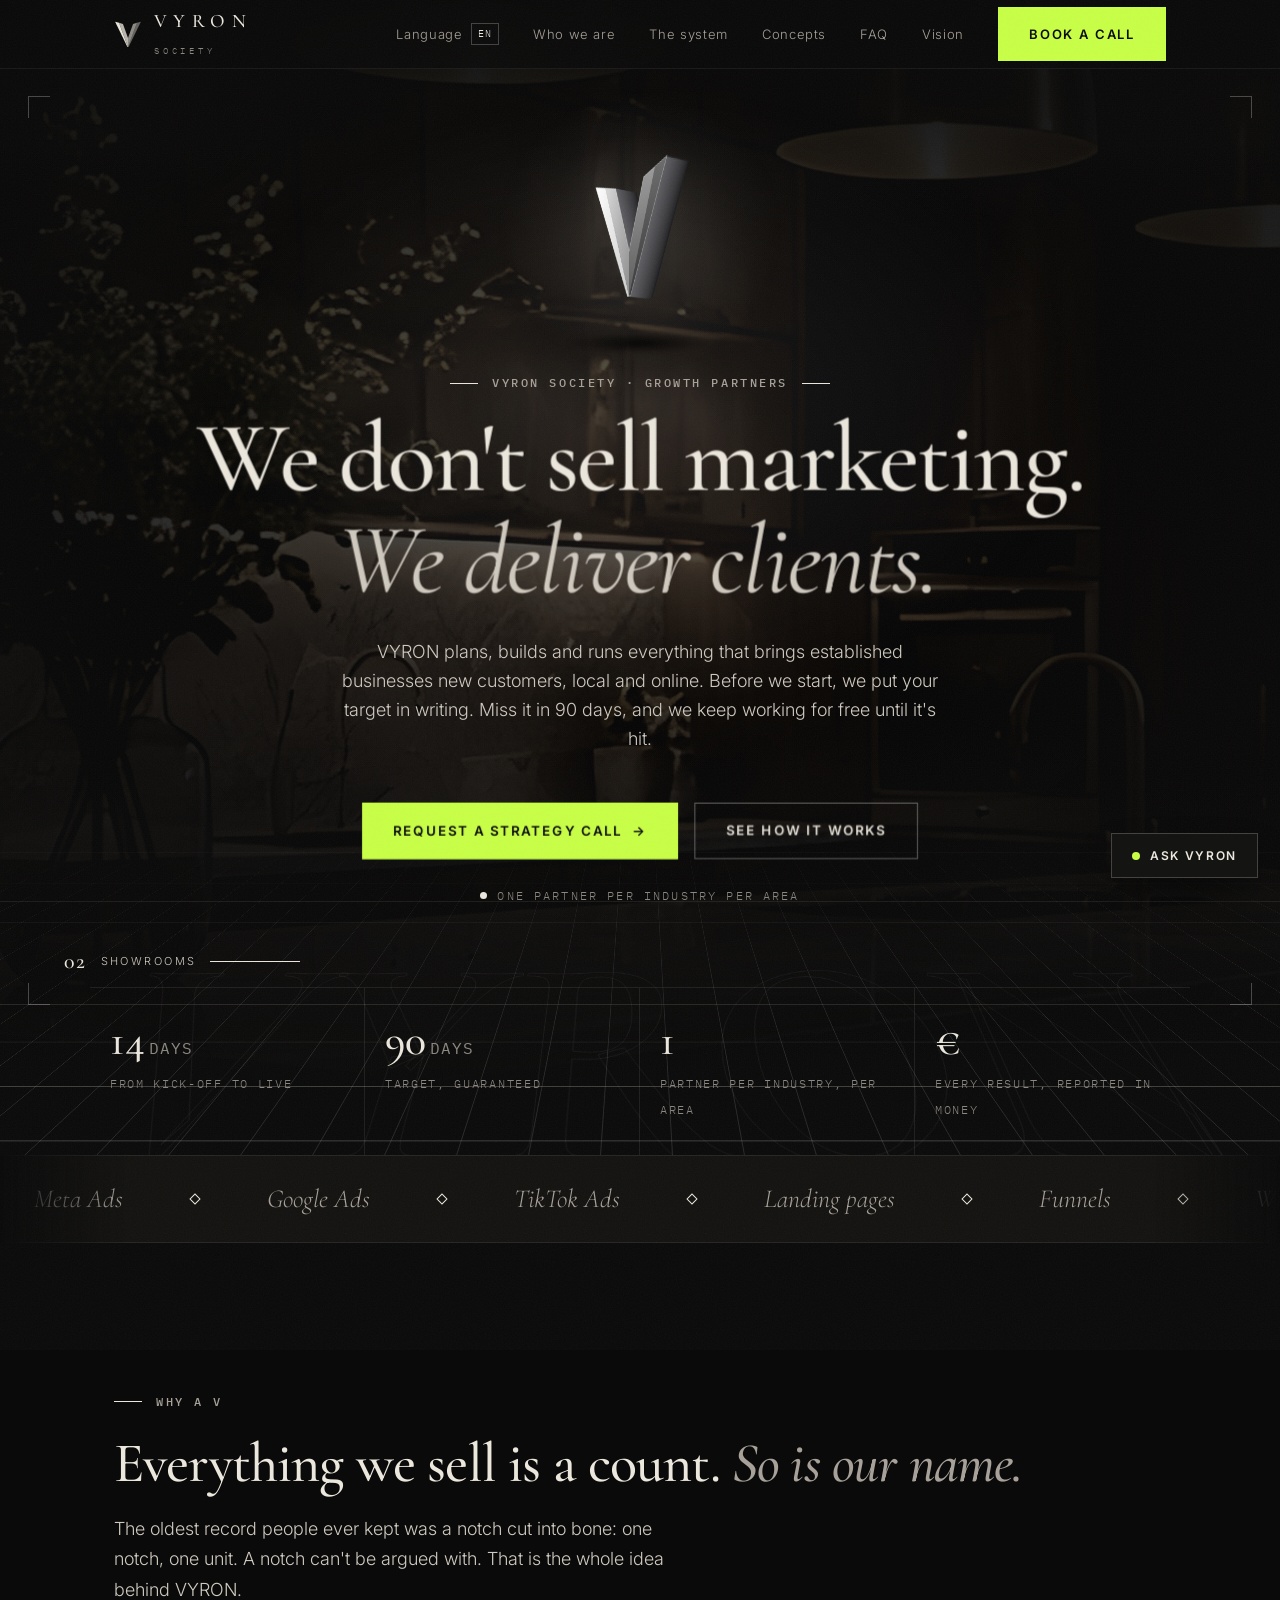
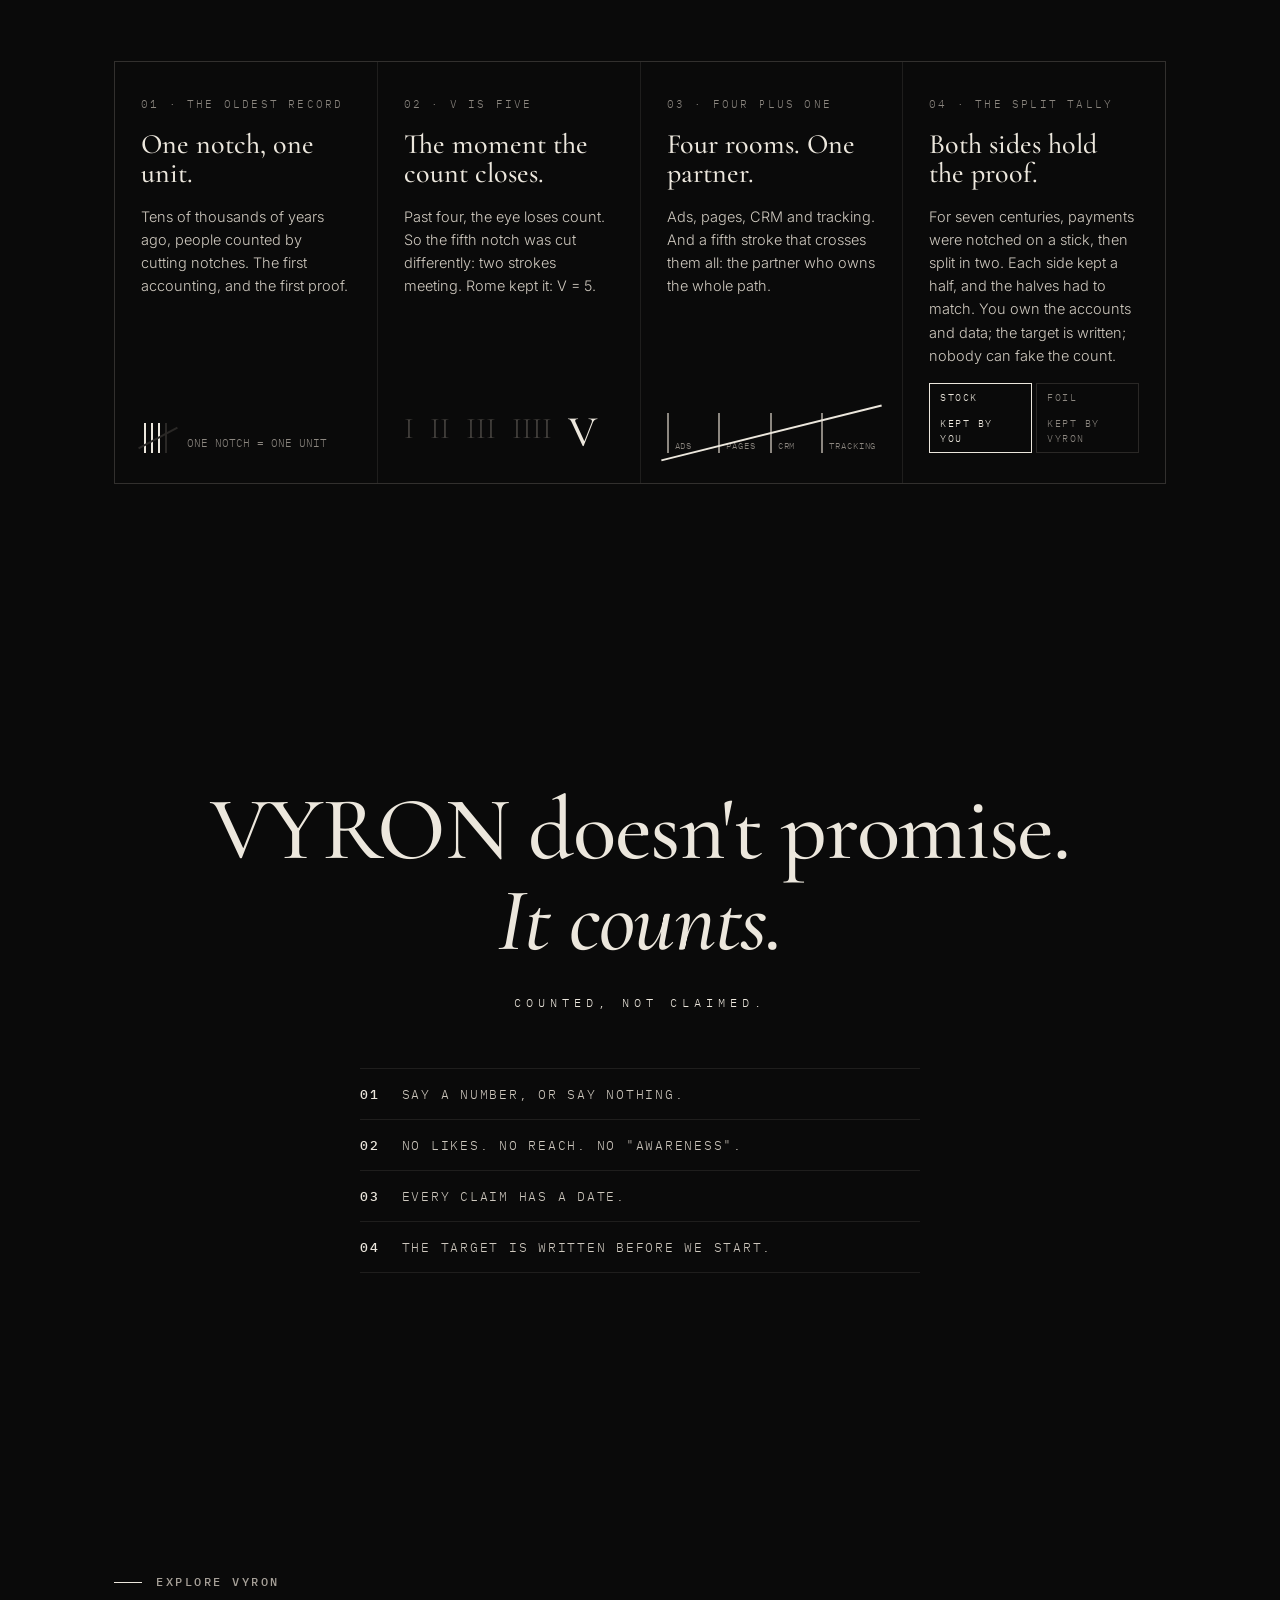
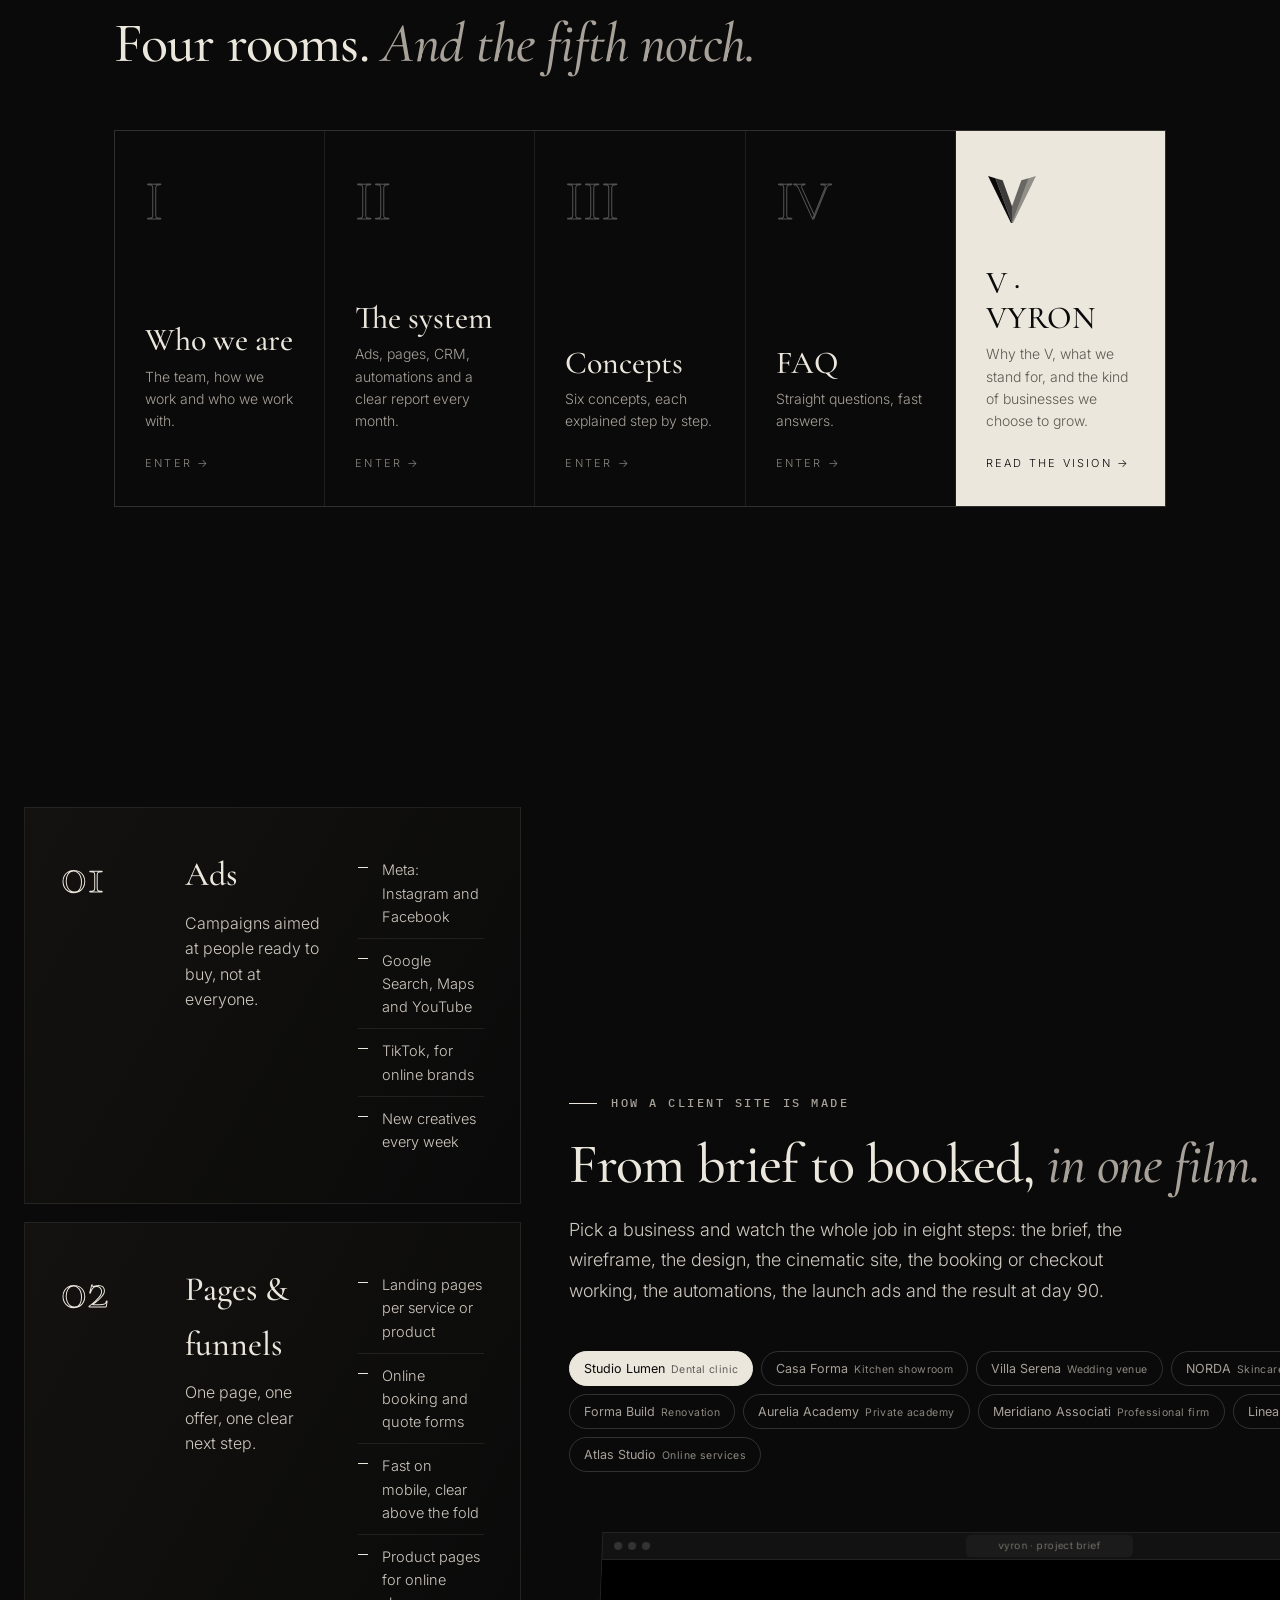
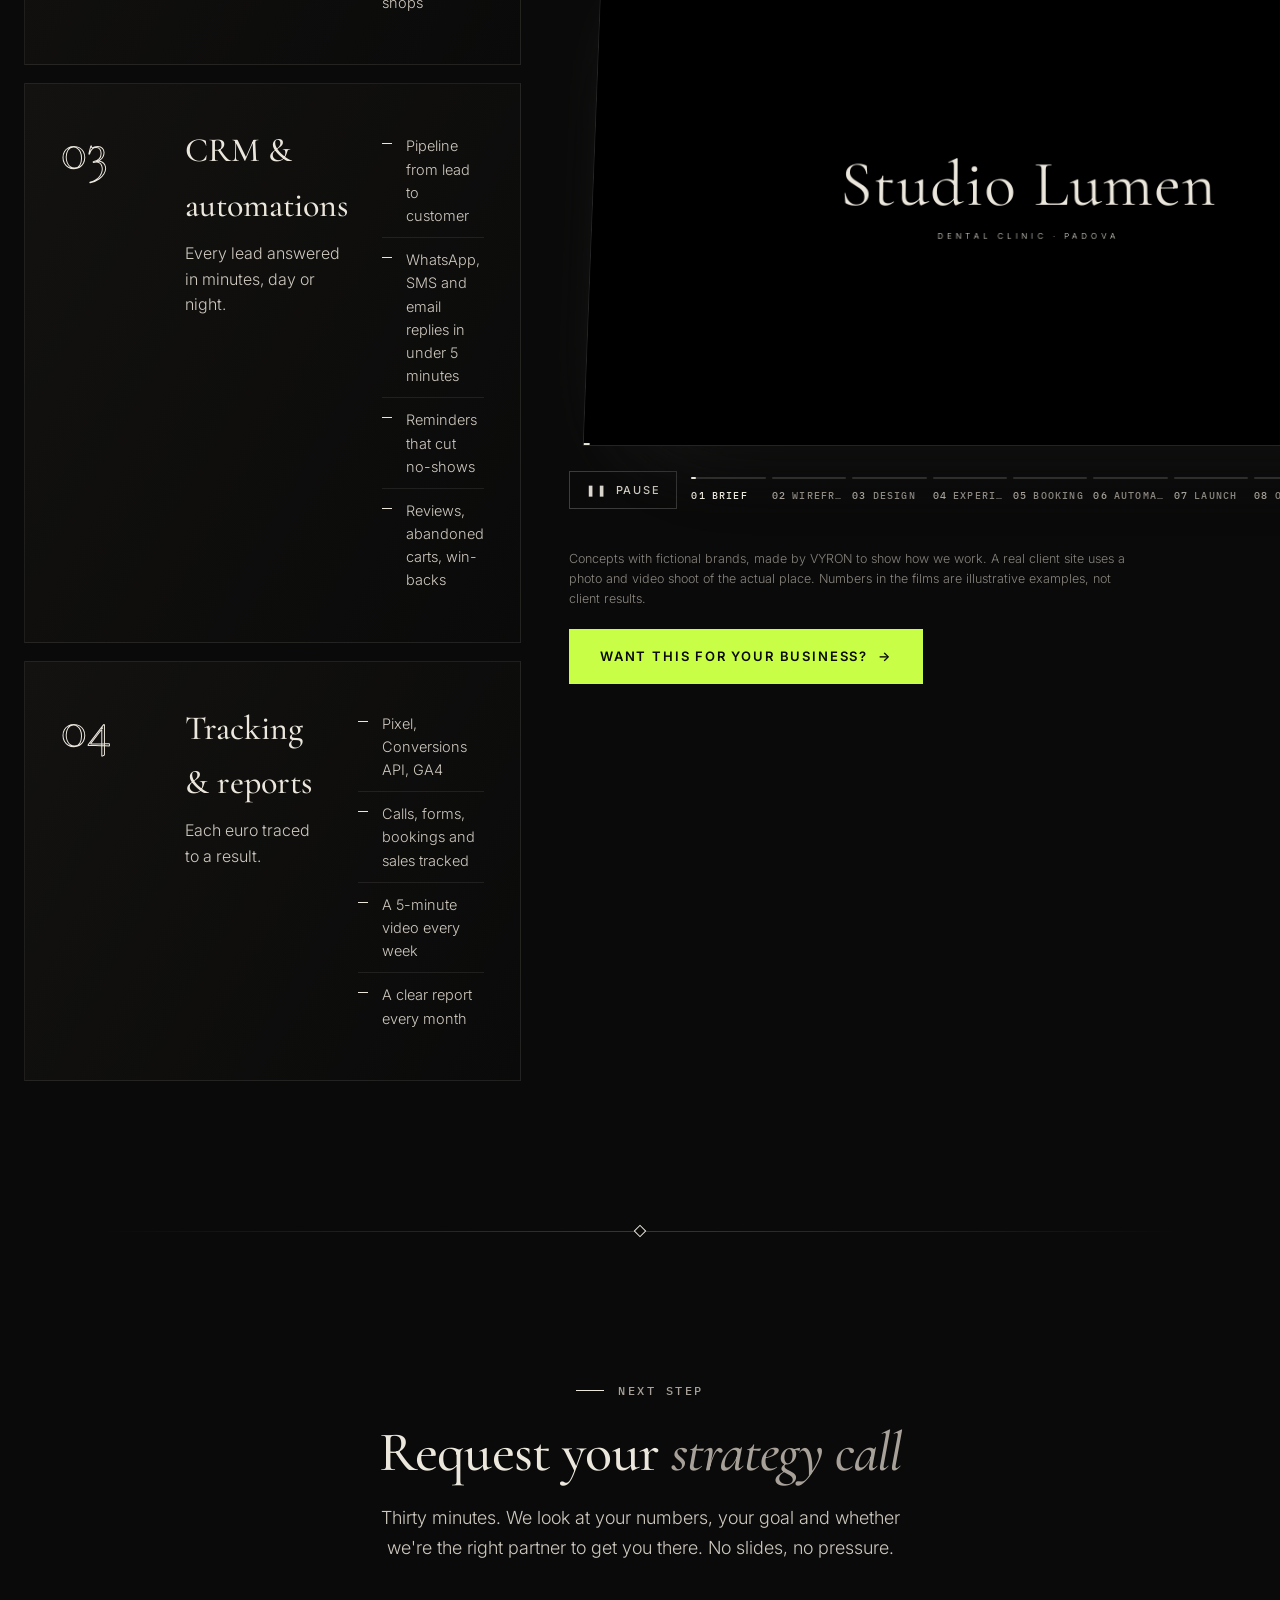
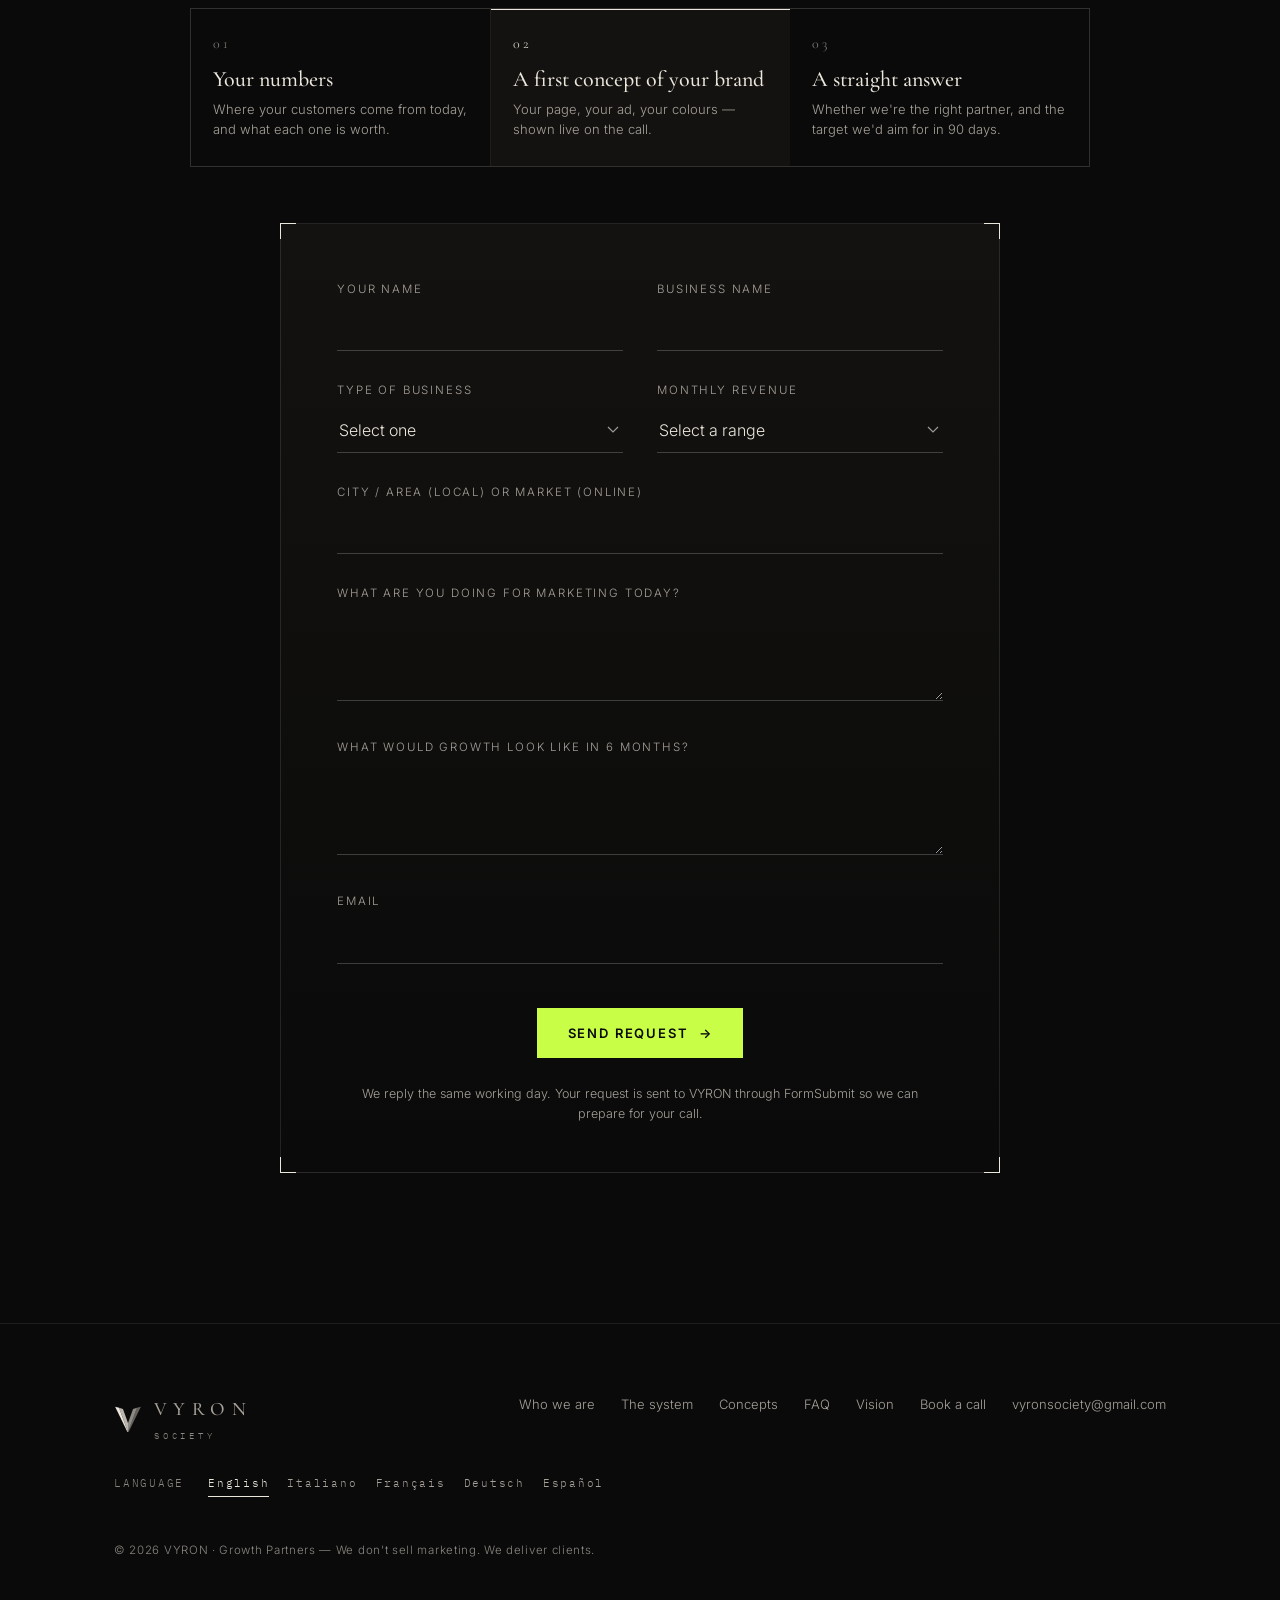
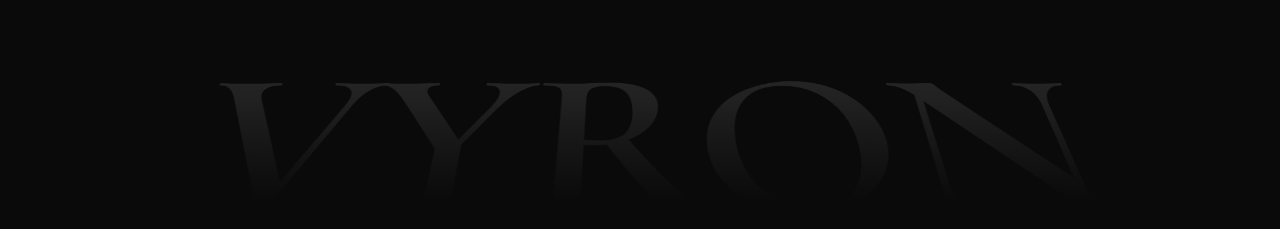
==== index.html @ fcebb08b "Prepare VYRON launch audit fixes" ====
<!DOCTYPE html>
<html lang="en">
<head>
<meta charset="UTF-8">
<meta name="viewport" content="width=device-width, initial-scale=1.0">
<link rel="icon" href="data:image/svg+xml,%3Csvg%20xmlns%3D%22http%3A//www.w3.org/2000/svg%22%20viewBox%3D%220%200%20100%20100%22%3E%3Crect%20width%3D%22100%22%20height%3D%22100%22%20fill%3D%22%230A0A0A%22/%3E%3Cpath%20d%3D%22M4%206L18%2010L50%2096L48%2096Z%22%20fill%3D%22%23ECE7DD%22%20fill-opacity%3D%221%22/%3E%3Cpath%20d%3D%22M18%2010L32%2014L50%2064L50%2096Z%22%20fill%3D%22%23ECE7DD%22%20fill-opacity%3D%220.78%22/%3E%3Cpath%20d%3D%22M68%2014L82%2010L50%2096L50%2064Z%22%20fill%3D%22%23ECE7DD%22%20fill-opacity%3D%220.58%22/%3E%3Cpath%20d%3D%22M82%2010L96%206L52%2096L50%2096Z%22%20fill%3D%22%23ECE7DD%22%20fill-opacity%3D%220.4%22/%3E%3C/svg%3E">
<title>VYRON Society · Growth Partners — We don&#39;t sell marketing. We deliver clients.</title>
<link rel="canonical" href="https://vyronsociety.com/">
<meta property="og:title" content="VYRON · Growth Partners">
<meta property="og:description" content="Done-for-you growth for established businesses. Ads, pages, follow-up and tracking, reported in euros.">
<meta property="og:image" content="https://vyronsociety.com/img/dental-wide.jpg">
<meta property="og:url" content="https://vyronsociety.com/">
<meta name="theme-color" content="#0a0a0a">
<script type="application/ld+json">
{
  "@context": "https://schema.org",
  "@type": "Organization",
  "@id": "https://vyronsociety.com/#organization",
  "name": "VYRON Society",
  "url": "https://vyronsociety.com/",
  "email": "vyronsociety@gmail.com"
}
</script>
<meta name="description" content="VYRON is a done-for-you growth partner for established local and online businesses. We plan, build and run everything that brings new customers — ads, landing pages, follow-up and tracking — and report results in euros.">
<link rel="preconnect" href="https://fonts.googleapis.com">
<link rel="preconnect" href="https://fonts.gstatic.com" crossorigin>
<link href="https://fonts.googleapis.com/css2?family=Inter:wght@300;400;500;600&family=IBM+Plex+Mono:wght@400;500&family=Cormorant+Garamond:ital,wght@0,400;0,500;0,600;1,400&display=swap" rel="stylesheet">
<style>
  :root{
    --black:#0a0a0a;
    --ink:#111111;
    --grey-900:#141414;
    --grey-800:#1d1d1d;
    --grey-700:#2a2a2a;
    --grey-600:#444444;
    --grey-500:#6b6b6b;
    --grey-400:#9a9a9a;
    --grey-300:#c9c9c9;
    --white:#f5f5f3;
    --line:rgba(255,255,255,.08);
    --silver:linear-gradient(110deg,#8a8a8a 0%,#e9e9e9 22%,#ffffff 32%,#a9a9a9 48%,#f0f0f0 66%,#7d7d7d 100%);
  }
  *{margin:0;padding:0;box-sizing:border-box}
  html{scroll-behavior:smooth;overflow-x:hidden}
  body{
    background:var(--black);
    color:var(--white);
    font-family:'Inter',system-ui,sans-serif;
    font-weight:300;
    line-height:1.6;
    -webkit-font-smoothing:antialiased;
    overflow-x:hidden;
  }
  /* film grain over everything — gives the black depth */
  body::before{
    content:"";position:fixed;inset:-50%;pointer-events:none;z-index:100;opacity:.045;
    background-image:url("data:image/svg+xml;utf8,<svg xmlns='http://www.w3.org/2000/svg' width='180' height='180'><filter id='n'><feTurbulence type='fractalNoise' baseFrequency='.85' numOctaves='2' stitchTiles='stitch'/></filter><rect width='100%' height='100%' filter='url(%23n)'/></svg>");
  }
  ::selection{background:var(--white);color:var(--black)}
  .serif{font-family:'Cormorant Garamond',Georgia,serif}
  .wrap{max-width:1100px;margin:0 auto;padding:0 24px;position:relative}
  section{padding:120px 0;position:relative}
  #system,#who,#process{
    min-height:100vh;min-height:100svh;
    display:flex;align-items:center;
  }
  #system .wrap,#who .wrap,#process .wrap{width:100%}

  .eyebrow{
    font-size:12px;letter-spacing:.28em;text-transform:uppercase;
    color:var(--grey-400);margin-bottom:22px;font-weight:500;
    display:flex;align-items:center;gap:14px;
  }
  .eyebrow::before{content:"";width:28px;height:1px;background:currentColor;opacity:.6}
  .eyebrow .idx{color:var(--grey-500);font-family:'Cormorant Garamond',serif;font-size:14px;letter-spacing:.12em}
  .center .eyebrow,.eyebrow.center{justify-content:center}
  h2{
    font-family:'Cormorant Garamond',serif;font-weight:500;
    font-size:clamp(34px,4.5vw,56px);line-height:1.08;letter-spacing:-.01em;
    margin-bottom:20px;
  }
  h2 em{font-style:italic;color:var(--grey-400)}
  .lead{color:var(--grey-300);font-size:17px;max-width:560px}
  .muted{color:var(--grey-500)}

  /* silver, slowly-shining text */
  .silver-text{
    background:var(--silver);background-size:220% 100%;
    -webkit-background-clip:text;background-clip:text;color:transparent;
    animation:shine 7s ease-in-out infinite;
  }
  @keyframes shine{0%,100%{background-position:0% 50%}50%{background-position:100% 50%}}

  /* section divider: hairline with a centred diamond */
  .divider{height:1px;background:linear-gradient(90deg,transparent,rgba(255,255,255,.18),transparent);position:relative;max-width:1100px;margin:0 auto}
  .divider::after{content:"";position:absolute;left:50%;top:50%;width:7px;height:7px;border:1px solid var(--grey-400);background:var(--black);transform:translate(-50%,-50%) rotate(45deg)}

  /* ---------- NAV ---------- */
  nav{
    position:fixed;top:0;left:0;right:0;z-index:50;
    background:rgba(10,10,10,.72);backdrop-filter:blur(16px);-webkit-backdrop-filter:blur(16px);
    border-bottom:1px solid rgba(255,255,255,.06);
    transition:background .3s,border-color .3s;
  }
  nav.scrolled{background:rgba(10,10,10,.92);border-bottom-color:rgba(255,255,255,.1)}
  .progress{position:absolute;left:0;bottom:-1px;height:1px;width:0;background:var(--white);transition:width .1s linear}
  .nav-inner{
    max-width:1100px;margin:0 auto;padding:0 24px;height:68px;
    display:flex;align-items:center;justify-content:space-between;
  }
  .brand{display:flex;align-items:center;gap:12px;text-decoration:none;color:var(--white)}
  .brand .v-emblem{width:26px;height:26px}
  .brand-name{font-size:14px;letter-spacing:.32em;font-weight:600}
  .brand-sub{font-size:10px;letter-spacing:.22em;color:var(--grey-500);text-transform:uppercase}
  .nav-links{display:flex;gap:34px;align-items:center}
  .nav-links a:not(.btn){
    color:var(--grey-400);text-decoration:none;font-size:13px;letter-spacing:.05em;
    transition:color .25s;position:relative;
  }
  .nav-links a:not(.btn)::after{content:"";position:absolute;left:0;right:100%;bottom:-6px;height:1px;background:var(--white);transition:right .35s ease}
  .nav-links a:not(.btn):hover{color:var(--white)}
  .nav-links a:not(.btn):hover::after{right:0}
  .btn{
    display:inline-flex;align-items:center;gap:10px;background:var(--white);color:var(--black);
    font-size:13px;font-weight:600;letter-spacing:.08em;text-transform:uppercase;
    padding:14px 26px;text-decoration:none;border:1px solid var(--white);
    transition:all .3s;cursor:pointer;font-family:inherit;position:relative;overflow:hidden;
  }
  .btn .arr{transition:transform .3s}
  .btn:hover .arr{transform:translateX(4px)}
  .btn:hover{background:transparent;color:var(--white)}
  .btn.ghost{background:transparent;color:var(--white);border-color:rgba(255,255,255,.35)}
  .btn.ghost:hover{background:var(--white);color:var(--black);border-color:var(--white)}
  @media(max-width:820px){.nav-links a.nav-hide{display:none}}
  @media(max-width:640px){
    .nav-inner{height:56px;padding:0 18px}
    .brand{gap:9px}
    .brand .v-emblem{width:20px;height:20px}
    .brand-name{font-size:12px;letter-spacing:.3em}
    .brand-sub{display:none}
    .nav-links .btn{
      padding:8px 15px;font-size:10.5px;letter-spacing:.12em;
      border-color:rgba(255,255,255,.28);background:transparent;color:var(--white);
    }
    .nav-links .btn:hover{background:var(--white);color:var(--black)}
  }

  /* ---------- HERO ---------- */
  .hero{
    min-height:100vh;display:flex;align-items:center;justify-content:center;
    text-align:center;position:relative;overflow:hidden;padding:140px 24px 0;
    flex-direction:column;
  }
  /* architectural grid, fading out from the centre */
  .hero::before{
    content:"";position:absolute;inset:0;pointer-events:none;
    background:
      linear-gradient(rgba(255,255,255,.045) 1px,transparent 1px) 0 0/72px 72px,
      linear-gradient(90deg,rgba(255,255,255,.045) 1px,transparent 1px) 0 0/72px 72px;
    -webkit-mask-image:radial-gradient(ellipse 70% 60% at 50% 40%,#000 20%,transparent 75%);
            mask-image:radial-gradient(ellipse 70% 60% at 50% 40%,#000 20%,transparent 75%);
  }
  /* soft spotlight */
  .hero::after{
    content:"";position:absolute;inset:0;pointer-events:none;
    background:radial-gradient(ellipse 50% 40% at 50% 35%,rgba(255,255,255,.08),transparent 70%);
  }
  .hero-inner{position:relative;z-index:2;flex:1;display:flex;flex-direction:column;justify-content:center}
  /* giant outlined wordmark behind the content */
  .watermark{
    position:absolute;left:50%;bottom:-3vw;transform:translateX(-50%);
    font-family:'Cormorant Garamond',serif;font-weight:600;
    font-size:30vw;line-height:.8;letter-spacing:-.02em;white-space:nowrap;
    color:transparent;-webkit-text-stroke:1px rgba(255,255,255,.06);
    pointer-events:none;user-select:none;z-index:1;
  }
  /* corner frame marks */
  .frame i{position:absolute;width:22px;height:22px;border-color:rgba(255,255,255,.25);border-style:solid;z-index:2}
  .frame i:nth-child(1){top:96px;left:28px;border-width:1px 0 0 1px}
  .frame i:nth-child(2){top:96px;right:28px;border-width:1px 1px 0 0}
  .frame i:nth-child(3){bottom:150px;left:28px;border-width:0 0 1px 1px}
  .frame i:nth-child(4){bottom:150px;right:28px;border-width:0 1px 1px 0}
  @media(max-width:640px){.frame{display:none}}

  .hero h1{
    font-family:'Cormorant Garamond',serif;font-weight:500;
    font-size:clamp(46px,7.8vw,96px);line-height:1.02;letter-spacing:-.02em;
    margin-bottom:28px;
  }
  .hero h1 .silver-text{font-style:italic;font-weight:400;padding-right:.06em}
  .hero p{
    color:var(--grey-300);font-size:clamp(15px,1.6vw,18px);
    max-width:620px;margin:0 auto 44px;
  }
  .hero .eyebrow{justify-content:center}
  .hero .eyebrow::after{content:"";width:28px;height:1px;background:currentColor;opacity:.6}
  .hero .btn-row{display:flex;gap:16px;justify-content:center;flex-wrap:wrap}
  .hero-note{margin-top:34px;font-size:12px;letter-spacing:.18em;text-transform:uppercase;color:var(--grey-500);display:inline-flex;align-items:center;gap:10px;justify-content:center}
  .hero-note .pulse{width:7px;height:7px;border-radius:50%;background:var(--white);box-shadow:0 0 0 0 rgba(255,255,255,.6);animation:pulse 2.4s infinite}
  @keyframes pulse{0%{box-shadow:0 0 0 0 rgba(255,255,255,.5)}70%{box-shadow:0 0 0 10px rgba(255,255,255,0)}100%{box-shadow:0 0 0 0 rgba(255,255,255,0)}}

  /* key-facts strip at the bottom of the hero */
  .facts{
    position:relative;z-index:2;width:100%;max-width:1100px;margin:80px auto 0;
    display:grid;grid-template-columns:repeat(4,1fr);
    border-top:1px solid var(--line);
  }
  .fact{padding:30px 20px 34px;text-align:left;border-right:1px solid var(--line)}
  .fact:last-child{border-right:none}
  .fact b{display:block;font-family:'Cormorant Garamond',serif;font-weight:500;font-size:44px;line-height:1;margin-bottom:8px}
  .fact b small{font-size:16px;color:var(--grey-500);margin-left:4px;font-family:'Inter',sans-serif;font-weight:400;letter-spacing:.06em}
  .fact span{font-size:12px;letter-spacing:.14em;text-transform:uppercase;color:var(--grey-500)}
  @media(max-width:760px){.facts{grid-template-columns:repeat(2,1fr)}.fact:nth-child(2){border-right:none}.fact:nth-child(-n+2){border-bottom:1px solid var(--line)}}

  /* ---------- MARQUEE ---------- */
  .marquee{
    border-top:1px solid var(--line);border-bottom:1px solid var(--line);
    overflow:hidden;background:var(--grey-900);padding:22px 0;
    -webkit-mask-image:linear-gradient(90deg,transparent,#000 10%,#000 90%,transparent);
            mask-image:linear-gradient(90deg,transparent,#000 10%,#000 90%,transparent);
  }
  .marquee-track{display:flex;width:max-content;animation:marquee 40s linear infinite}
  .marquee-track span{
    font-family:'Cormorant Garamond',serif;font-size:26px;font-style:italic;color:var(--grey-400);
    padding:0 34px;white-space:nowrap;display:flex;align-items:center;gap:68px;
  }
  .marquee-track span::after{content:"";width:6px;height:6px;border:1px solid var(--grey-500);transform:rotate(45deg)}
  @keyframes marquee{to{transform:translateX(-50%)}}
  @media(max-width:640px){.marquee-track span{font-size:21px;padding:0 20px;gap:40px}}

  /* ---------- SILVER V ---------- */
  .v-emblem .v-fill{fill:url(#silverGrad)}

  /* ---------- 3D ANIMATED V ---------- */
  .v3d-stage{
    width:150px;height:150px;margin:0 auto 44px;position:relative;
    perspective:850px;
    animation:vFloat 7s ease-in-out infinite;
  }
  /* orbit ring + floor shadow under the V */
  .v3d-stage::before{
    content:"";position:absolute;left:50%;top:50%;width:230px;height:230px;
    border:1px solid rgba(255,255,255,.08);border-radius:50%;transform:translate(-50%,-50%);
  }
  .v3d-stage::after{
    content:"";position:absolute;left:50%;bottom:-26px;width:110px;height:14px;transform:translateX(-50%);
    background:radial-gradient(ellipse,rgba(255,255,255,.14),transparent 70%);
  }
  @keyframes vFloat{
    0%,100%{transform:translateY(0)}
    50%{transform:translateY(-12px)}
  }
  .v3d{
    width:100%;height:100%;position:relative;
    transform-style:preserve-3d;
    animation:vSpin 16s linear infinite;
  }
  .v3d svg{position:absolute;inset:0;width:100%;height:100%}
  @keyframes vSpin{
    from{transform:rotateX(10deg) rotateY(0deg)}
    to{transform:rotateX(10deg) rotateY(360deg)}
  }
  @media(max-width:540px){.v3d-stage{width:118px;height:118px}.v3d-stage::before{width:180px;height:180px}}

  /* ---------- SYSTEM ---------- */
  .grid-4{display:grid;grid-template-columns:repeat(4,1fr);gap:1px;background:var(--line);border:1px solid var(--line);margin-top:60px}
  .cell{
    background:var(--black);padding:42px 30px 46px;position:relative;overflow:hidden;
    transition:background .35s;
  }
  /* cursor-follow glow */
  .cell::before{
    content:"";position:absolute;inset:0;pointer-events:none;opacity:0;transition:opacity .35s;
    background:radial-gradient(260px circle at var(--mx,50%) var(--my,50%),rgba(255,255,255,.07),transparent 60%);
  }
  .cell:hover::before{opacity:1}
  /* top hairline that draws in on hover */
  .cell::after{content:"";position:absolute;top:0;left:0;height:1px;width:0;background:var(--white);transition:width .5s ease}
  .cell:hover::after{width:100%}
  .cell .num{
    font-family:'Cormorant Garamond',serif;font-size:15px;color:var(--grey-500);
    letter-spacing:.2em;margin-bottom:26px;display:flex;justify-content:space-between;align-items:center;
  }
  .cell .ico{width:34px;height:34px;stroke:var(--grey-300);fill:none;stroke-width:1.2;transition:stroke .3s,transform .4s}
  .cell:hover .ico{stroke:var(--white);transform:translateY(-3px)}
  .cell h3{font-family:'Cormorant Garamond',serif;font-size:28px;font-weight:500;margin-bottom:12px}
  .cell p{color:var(--grey-400);font-size:14px}
  @media(max-width:900px){.grid-4{grid-template-columns:repeat(2,1fr)}}
  @media(max-width:540px){.grid-4{grid-template-columns:1fr}}

  /* flow line under the system grid */
  .flow{display:flex;align-items:center;gap:14px;margin-top:28px;font-size:11px;letter-spacing:.22em;text-transform:uppercase;color:var(--grey-500)}
  .flow .bar{flex:1;height:1px;background:linear-gradient(90deg,var(--grey-700),var(--white));position:relative;overflow:hidden}
  .flow .bar::after{content:"";position:absolute;top:-1px;left:-20%;width:20%;height:3px;background:linear-gradient(90deg,transparent,#fff,transparent);animation:travel 3.2s ease-in-out infinite}
  @keyframes travel{to{left:100%}}

  /* ---------- WHO ---------- */
  .split{display:grid;grid-template-columns:1fr 1fr;gap:24px;margin-top:56px}
  @media(max-width:820px){.split{grid-template-columns:1fr}}
  .panel{
    border:1px solid rgba(255,255,255,.09);
    background:linear-gradient(160deg,var(--grey-800) 0%,var(--grey-900) 45%,var(--black) 100%);
    padding:48px 42px;position:relative;overflow:hidden;transition:border-color .4s,transform .4s;
  }
  .panel:hover{border-color:rgba(255,255,255,.22);transform:translateY(-4px)}
  .panel .big{
    position:absolute;right:-6px;top:-30px;font-family:'Cormorant Garamond',serif;font-size:190px;line-height:1;
    color:transparent;-webkit-text-stroke:1px rgba(255,255,255,.07);pointer-events:none;
  }
  /* light (inverted) panel for contrast */
  .panel.light{background:var(--white);color:var(--black);border-color:var(--white)}
  .panel.light .tag{color:var(--grey-500)}
  .panel.light li{color:#2b2b2b;border-bottom-color:rgba(0,0,0,.08)}
  .panel.light li::before{background:var(--black)}
  .panel.light .big{-webkit-text-stroke:1px rgba(0,0,0,.08)}
  .panel.light .p-ico{stroke:var(--black)}
  .p-ico{width:30px;height:30px;stroke:var(--white);fill:none;stroke-width:1.2;margin-bottom:22px;display:block}
  .panel h3{font-family:'Cormorant Garamond',serif;font-size:32px;font-weight:500;margin-bottom:6px;position:relative}
  .panel .tag{font-size:11px;letter-spacing:.22em;text-transform:uppercase;color:var(--grey-500);display:block;margin-bottom:22px;position:relative}
  .panel ul{list-style:none;margin-top:8px;position:relative}
  .panel li{
    color:var(--grey-300);font-size:14px;padding:11px 0 11px 26px;position:relative;
    border-bottom:1px solid rgba(255,255,255,.06);transition:padding-left .3s;
  }
  .panel li:hover{padding-left:32px}
  .panel li:last-child{border-bottom:none}
  .panel li::before{
    content:"";position:absolute;left:0;top:21px;width:12px;height:1px;background:var(--grey-400);
  }
  .not-fit{
    margin-top:28px;padding:22px 26px 22px 64px;border:1px dashed rgba(255,255,255,.15);
    color:var(--grey-500);font-size:13px;position:relative;
  }
  .not-fit::before{
    content:"!";position:absolute;left:22px;top:50%;transform:translateY(-50%);
    width:24px;height:24px;border:1px solid var(--grey-500);border-radius:50%;
    display:grid;place-items:center;font-size:12px;color:var(--grey-300);font-weight:500;
  }
  .not-fit strong{color:var(--grey-300);font-weight:500}

  /* ---------- PROCESS TIMELINE ---------- */
  .timeline{margin-top:64px;position:relative}
  .steps{display:grid;grid-template-columns:repeat(4,1fr);gap:0 34px}
  .step{position:relative;padding:30px 0 44px}
  @media(max-width:900px){.steps{grid-template-columns:repeat(2,1fr)}.step:nth-child(2n)::before,.step:nth-child(2n)::after{right:0}.timeline.visible .step:nth-child(2n)::after{width:100%}}
  @media(max-width:540px){.steps{grid-template-columns:1fr}.step::before,.step::after{right:0!important}.timeline.visible .step::after{width:100%!important}}
  /* base rail + animated fill per step */
  .step::before{content:"";position:absolute;top:5px;left:0;right:-34px;height:1px;background:rgba(255,255,255,.1)}
  .step::after{content:"";position:absolute;top:5px;left:0;height:1px;width:0;background:var(--white);transition:width 1s ease}
  .timeline.visible .step::after{width:calc(100% + 34px)}
  .step:nth-child(4n)::before,.step:nth-child(4n)::after{right:0}
  .timeline.visible .step:nth-child(4n)::after{width:100%}
  .step:nth-child(1)::after{transition-delay:.1s}.step:nth-child(2)::after{transition-delay:.3s}
  .step:nth-child(3)::after{transition-delay:.5s}.step:nth-child(4)::after{transition-delay:.7s}
  .step:nth-child(5)::after{transition-delay:.9s}.step:nth-child(6)::after{transition-delay:1.1s}
  .step:nth-child(7)::after{transition-delay:1.3s}.step:nth-child(8)::after{transition-delay:1.5s}
  .step .dot{
    position:absolute;top:0;left:0;z-index:2;
    width:11px;height:11px;border-radius:50%;background:var(--black);border:1px solid var(--white);
    transition:background .4s;
  }
  .step:hover .dot{background:var(--white);box-shadow:0 0 0 6px rgba(255,255,255,.08)}
  .step .n{
    position:absolute;right:0;top:18px;font-family:'Cormorant Garamond',serif;font-size:54px;line-height:1;
    color:transparent;-webkit-text-stroke:1px rgba(255,255,255,.1);
  }
  .step .when{font-size:11px;letter-spacing:.2em;text-transform:uppercase;color:var(--grey-500);margin-bottom:8px;display:block}
  .step h4{font-family:'Cormorant Garamond',serif;font-size:24px;font-weight:500;margin-bottom:8px}
  .step p{color:var(--grey-400);font-size:13.5px;max-width:230px}
  .step.key .dot{background:var(--white)}
  .step.key h4::after{content:" ◆";font-size:10px;vertical-align:middle;color:var(--grey-400)}

  /* ---------- REPORT PREVIEW ---------- */
  .report-split{display:grid;grid-template-columns:1fr 1.1fr;gap:70px;align-items:center}
  @media(max-width:900px){.report-split{grid-template-columns:1fr;gap:50px}}
  .checks{list-style:none;margin-top:30px}
  .checks li{display:flex;gap:14px;align-items:flex-start;padding:12px 0;border-bottom:1px solid var(--line);color:var(--grey-300);font-size:14.5px}
  .checks li:last-child{border-bottom:none}
  .checks svg{flex:none;width:18px;height:18px;margin-top:3px;stroke:var(--white);fill:none;stroke-width:1.5}
  .dash{
    border:1px solid rgba(255,255,255,.12);background:linear-gradient(180deg,var(--grey-900),var(--black));
    padding:26px;position:relative;box-shadow:0 40px 80px -30px rgba(0,0,0,.9),0 0 0 8px rgba(255,255,255,.02);
  }
  .dash-top{display:flex;justify-content:space-between;align-items:center;margin-bottom:22px}
  .dash-top .dots{display:flex;gap:6px}
  .dash-top .dots i{width:8px;height:8px;border-radius:50%;background:var(--grey-700)}
  .dash-top .lbl{font-size:10.5px;letter-spacing:.2em;text-transform:uppercase;color:var(--grey-500)}
  .kpis{display:grid;grid-template-columns:repeat(3,1fr);gap:1px;background:var(--line);border:1px solid var(--line);margin-bottom:22px}
  .kpi{background:var(--black);padding:16px 16px 18px}
  .kpi span{display:block;font-size:10px;letter-spacing:.18em;text-transform:uppercase;color:var(--grey-500);margin-bottom:6px}
  .kpi b{font-family:'Cormorant Garamond',serif;font-weight:500;font-size:30px;line-height:1}
  .kpi em{display:block;font-style:normal;font-size:11px;color:var(--grey-400);margin-top:6px}
  .chart{display:flex;align-items:flex-end;gap:10px;height:170px;padding:0 4px;border-bottom:1px solid rgba(255,255,255,.15);position:relative}
  .chart::before{content:"";position:absolute;inset:0;background:repeating-linear-gradient(0deg,transparent 0 41px,rgba(255,255,255,.05) 41px 42px);pointer-events:none}
  .bar{flex:1;display:flex;flex-direction:column;justify-content:flex-end;gap:2px;height:100%;position:relative}
  .bar i{display:block;width:100%;transform-origin:bottom;transform:scaleY(0);transition:transform 1s cubic-bezier(.2,.7,.2,1)}
  .bar i.rev{background:linear-gradient(180deg,#f2f2f2,#9a9a9a)}
  .bar i.spend{background:var(--grey-700)}
  .dash.visible .bar i{transform:scaleY(1)}
  .bar:nth-child(2) i{transition-delay:.1s}.bar:nth-child(3) i{transition-delay:.2s}
  .bar:nth-child(4) i{transition-delay:.3s}.bar:nth-child(5) i{transition-delay:.4s}.bar:nth-child(6) i{transition-delay:.5s}
  .x-axis{display:flex;gap:10px;padding:8px 4px 0}
  .x-axis span{flex:1;text-align:center;font-size:10px;letter-spacing:.14em;color:var(--grey-500)}
  .legend{display:flex;gap:18px;margin-top:16px;font-size:11px;color:var(--grey-400)}
  .legend i{display:inline-block;width:10px;height:10px;margin-right:7px;vertical-align:-1px}
  .disclaimer{margin-top:14px;font-size:10.5px;color:var(--grey-500);letter-spacing:.06em}

  /* ---------- GUARANTEE (inverted: white band) ---------- */
  .guarantee-band{background:var(--white);color:var(--black);overflow:hidden}
  .guarantee-band::before{
    content:"";position:absolute;inset:0;pointer-events:none;
    background:
      linear-gradient(rgba(0,0,0,.05) 1px,transparent 1px) 0 0/72px 72px,
      linear-gradient(90deg,rgba(0,0,0,.05) 1px,transparent 1px) 0 0/72px 72px;
    -webkit-mask-image:radial-gradient(ellipse 60% 70% at 50% 50%,#000,transparent 80%);
            mask-image:radial-gradient(ellipse 60% 70% at 50% 50%,#000,transparent 80%);
  }
  .guarantee-card{
    max-width:860px;margin:0 auto;text-align:center;padding:84px 48px 76px;
    border:1px solid rgba(0,0,0,.6);position:relative;background:var(--white);
  }
  .guarantee-card::before{
    content:"";position:absolute;inset:8px;border:1px solid rgba(0,0,0,.12);pointer-events:none;
  }
  .guarantee-card .eyebrow{color:var(--grey-500);justify-content:center}
  .guarantee-card .eyebrow::after{content:"";width:28px;height:1px;background:currentColor;opacity:.6}
  .guarantee-card h2{font-size:clamp(28px,3.6vw,44px)}
  .guarantee-card p{color:var(--grey-600);font-size:14.5px;max-width:560px;margin:0 auto}
  .seal{
    position:absolute;top:-58px;right:-40px;width:128px;height:128px;
    background:var(--black);border-radius:50%;display:grid;place-items:center;
    box-shadow:0 0 0 6px var(--white),0 0 0 7px rgba(0,0,0,.2);
  }
  .seal svg.ring{position:absolute;inset:0;width:100%;height:100%;animation:spin 22s linear infinite}
  .seal svg.ring text{fill:var(--grey-300);font-size:9.6px;letter-spacing:3.2px;font-family:'Inter',sans-serif;font-weight:500;text-transform:uppercase}
  .seal b{font-family:'Cormorant Garamond',serif;font-weight:500;font-size:40px;color:var(--white);line-height:1;text-align:center}
  .seal b small{display:block;font-family:'Inter',sans-serif;font-size:9px;letter-spacing:.2em;color:var(--grey-400);margin-top:2px}
  @keyframes spin{to{transform:rotate(360deg)}}
  @media(max-width:700px){.seal{width:100px;height:100px;top:-50px;right:50%;transform:translateX(50%)}.seal b{font-size:30px}.guarantee-card{padding-top:76px}}

  /* ---------- FORM ---------- */
  .form-shell{
    max-width:720px;margin:56px auto 0;padding:56px 56px 48px;position:relative;
    border:1px solid rgba(255,255,255,.1);
    background:linear-gradient(180deg,var(--grey-900),var(--black));
  }
  .form-shell .corner{position:absolute;width:16px;height:16px;border-color:var(--white);border-style:solid}
  .form-shell .c1{top:-1px;left:-1px;border-width:1px 0 0 1px}
  .form-shell .c2{top:-1px;right:-1px;border-width:1px 1px 0 0}
  .form-shell .c3{bottom:-1px;left:-1px;border-width:0 0 1px 1px}
  .form-shell .c4{bottom:-1px;right:-1px;border-width:0 1px 1px 0}
  @media(max-width:640px){.form-shell{padding:34px 22px 36px}}
  .form-grid{display:grid;grid-template-columns:1fr 1fr;gap:0 34px}
  .form-grid .full{grid-column:1/-1}
  @media(max-width:640px){.form-grid{grid-template-columns:1fr}}
  label{display:block;font-size:11.5px;letter-spacing:.16em;text-transform:uppercase;color:var(--grey-400);margin:30px 0 8px}
  .form-grid > div:nth-child(-n+2) label{margin-top:0}
  @media(max-width:640px){.form-grid > div:nth-child(2) label{margin-top:30px}}
  input,select,textarea{
    width:100%;background:transparent;border:none;border-bottom:1px solid rgba(255,255,255,.2);
    color:var(--white);font-family:'Inter',sans-serif;font-size:16px;font-weight:300;
    padding:12px 2px;outline:none;transition:border-color .3s,background .3s;border-radius:0;
  }
  input:focus,select:focus,textarea:focus{border-bottom-color:var(--white);background:rgba(255,255,255,.02)}
  select{
    appearance:none;-webkit-appearance:none;cursor:pointer;
    background-image:url("data:image/svg+xml;utf8,<svg xmlns='http://www.w3.org/2000/svg' width='12' height='8'><path d='M1 1l5 5 5-5' fill='none' stroke='%239a9a9a' stroke-width='1.2'/></svg>");
    background-repeat:no-repeat;background-position:right 4px center;
  }
  select option{background:var(--grey-900);color:var(--white)}
  textarea{resize:vertical;min-height:90px}
  .form-note{color:var(--grey-400);font-size:12.5px;margin-top:26px;text-align:center}
  .form-success{display:none;text-align:center;padding:40px 10px}
  .form-success .ok{width:64px;height:64px;margin:0 auto 24px;border:1px solid var(--white);border-radius:50%;display:grid;place-items:center}
  .form-success .ok svg{width:26px;height:26px;stroke:var(--white);fill:none;stroke-width:1.4}
  .form-success h3{font-family:'Cormorant Garamond',serif;font-size:36px;font-weight:500;margin-bottom:14px}
  .form-success p{color:var(--grey-400)}

  /* ---------- FOOTER ---------- */
  footer{border-top:1px solid var(--line);padding:70px 0 0;overflow:hidden;position:relative}
  .foot{display:flex;justify-content:space-between;align-items:flex-start;gap:30px;flex-wrap:wrap}
  .foot a{color:var(--grey-400);text-decoration:none;font-size:13px;transition:color .25s}
  .foot a:hover{color:var(--white)}
  .foot-links{display:flex;gap:26px;flex-wrap:wrap}
  .copyright{margin-top:44px;font-size:11.5px;color:var(--grey-500);letter-spacing:.06em}
  .foot-mark{
    font-family:'Cormorant Garamond',serif;font-weight:600;font-size:23vw;line-height:.78;
    text-align:center;letter-spacing:-.02em;margin-top:40px;user-select:none;
    background:linear-gradient(180deg,rgba(255,255,255,.12),rgba(255,255,255,0) 85%);
    -webkit-background-clip:text;background-clip:text;color:transparent;
  }

  /* ---------- WORK / PORTFOLIO ---------- */
  .filters{display:flex;gap:10px;flex-wrap:wrap;margin-top:34px}
  .chip{background:transparent;border:1px solid rgba(255,255,255,.18);color:var(--grey-400);font:500 11px/1 'Inter',sans-serif;letter-spacing:.18em;text-transform:uppercase;padding:11px 18px;cursor:pointer;transition:all .3s}
  .chip:hover{color:var(--white);border-color:rgba(255,255,255,.4)}
  .chip.on{background:var(--white);color:var(--black);border-color:var(--white)}
  .work-grid{display:grid;grid-template-columns:repeat(3,1fr);gap:20px;margin-top:30px}
  .work{position:relative;border:1px solid var(--line);background:var(--grey-900);overflow:hidden;display:flex;flex-direction:column;transition:transform .5s,border-color .4s}
  .work.wide{grid-column:span 2}
  .work:hover{transform:translateY(-6px);border-color:rgba(255,255,255,.25)}
  .work.hide{display:none}
  .work .stage{position:relative;height:310px;display:grid;place-items:center;overflow:hidden;background:radial-gradient(ellipse at 50% 30%,#222,#0d0d0d 70%)}
  .work .stage > *{transition:transform .7s cubic-bezier(.2,.7,.2,1)}
  .work:hover .stage > *:not(.badge){transform:scale(1.04)}
  .work .badge{position:absolute;top:14px;left:14px;font-size:9.5px;letter-spacing:.2em;text-transform:uppercase;color:var(--grey-400);border:1px solid rgba(255,255,255,.15);padding:5px 9px;background:rgba(10,10,10,.6);z-index:3}
  .work .cap{padding:22px 24px 24px;border-top:1px solid var(--line);display:flex;justify-content:space-between;gap:16px;align-items:flex-end;flex:1}
  .work .cap small{display:block;font-size:10.5px;letter-spacing:.2em;text-transform:uppercase;color:var(--grey-500);margin-bottom:6px}
  .work .cap h3{font-family:'Cormorant Garamond',serif;font-size:25px;font-weight:500;line-height:1.1}
  .work .cap p{font-size:13px;color:var(--grey-400);margin-top:4px}
  .work .go{flex:none;width:38px;height:38px;border:1px solid rgba(255,255,255,.2);border-radius:50%;display:grid;place-items:center;font-size:14px;transition:all .3s}
  .work:hover .go{background:var(--white);color:var(--black)}
  @media(max-width:900px){.work-grid{grid-template-columns:1fr 1fr}}
  @media(max-width:600px){.work-grid{grid-template-columns:1fr}.work.wide{grid-column:auto}.work .stage{height:290px}}
  .work-foot{display:flex;justify-content:space-between;align-items:center;gap:24px;flex-wrap:wrap;margin-top:28px}
  .work-foot p{font-size:12.5px;color:var(--grey-500);max-width:520px}

  /* brand-tinted stages */
  .work .stage.s-lumen{background:radial-gradient(ellipse at 50% 12%,#17423e,#0a1514 75%)}
  .work .stage.s-forma{background:radial-gradient(ellipse at 50% 12%,#4b3626,#120d0a 75%)}
  .work .stage.s-serena{background:radial-gradient(ellipse at 50% 12%,#494735,#11110d 75%)}
  .work .stage.s-norda{background:radial-gradient(ellipse at 50% 12%,#2a3a5c,#0b0f19 75%)}
  .work .stage.s-atelier{background:radial-gradient(ellipse at 50% 12%,#2b38b0,#0c0e29 75%)}
  .work .stage.s-build{background:radial-gradient(ellipse at 50% 12%,#4f3812,#12100c 75%)}
  .pal{display:flex;gap:5px;margin-top:12px}
  .pal i{width:12px;height:12px;border-radius:50%;box-shadow:0 0 0 1px rgba(255,255,255,.18)}
  .m-top{height:22px;display:flex;align-items:center;gap:5px;padding:0 9px}
  .m-top i{width:7px;height:7px;border-radius:50%;background:#c3c9c8}
  .m-top span{margin-left:10px;height:12px;width:150px;background:#fff;border-radius:6px;font-size:7.5px;color:#8a9694;line-height:12px;padding-left:8px}

  /* Studio Lumen — dental landing page (teal) */
  .lu{width:90%;max-width:620px;background:#fff;color:#0f2e2c;box-shadow:0 30px 70px -20px rgba(0,0,0,.85);border-radius:8px;overflow:hidden;font-family:'Inter',sans-serif}
  .lu .m-top{background:#eef3f2}
  .lu-nav{display:flex;align-items:center;justify-content:space-between;padding:11px 20px;border-bottom:1px solid #edf1f0;font-size:8.5px}
  .lu-logo{display:flex;align-items:center;gap:6px;font-weight:600;letter-spacing:.18em;font-size:9px}
  .lu-logo i{width:17px;height:17px;border-radius:50%;background:#0e7c74;color:#fff;display:grid;place-items:center;font-style:normal;font-size:8px;letter-spacing:0}
  .lu-links{display:flex;gap:14px;color:#5b706d}
  .lu-book{background:#0e7c74;color:#fff;padding:6px 11px;border-radius:20px;font-weight:600}
  .lu-hero{display:grid;grid-template-columns:1.1fr 1fr;gap:12px;padding:18px 20px 20px}
  .lu-pill{display:inline-flex;align-items:center;gap:5px;background:#e3f3ef;color:#0e7c74;font-size:7.5px;font-weight:600;letter-spacing:.06em;padding:4px 9px;border-radius:20px}
  .lu-pill::before{content:"";width:5px;height:5px;border-radius:50%;background:#14b8a6}
  .lu-h{font-family:'Cormorant Garamond',serif;font-size:31px;line-height:1;margin:10px 0 8px;font-weight:500}
  .lu-h em{color:#0e7c74}
  .lu-p{font-size:8.5px;color:#5b706d;line-height:1.5;max-width:210px}
  .lu-ctas{display:flex;gap:10px;align-items:center;margin-top:12px}
  .lu-cta{background:#0e7c74;color:#fff;font-size:8px;font-weight:600;padding:8px 13px;border-radius:20px}
  .lu-link{font-size:8px;color:#0f2e2c;border-bottom:1px solid #0f2e2c}
  .lu-trust{display:flex;gap:12px;margin-top:14px;font-size:7.5px;color:#5b706d}
  .lu-trust span::before{content:"✓ ";color:#0e7c74;font-weight:700}
  .lu-img{position:relative;border-radius:12px;background:linear-gradient(160deg,#e3f3ef,#a7d8cf);overflow:hidden;min-height:170px}
  .lu-img::before{content:"";position:absolute;left:50%;bottom:0;transform:translateX(-50%);width:58%;height:82%;border-radius:999px 999px 0 0;background:linear-gradient(180deg,#fff,#cfeae4)}
  .lu-img::after{content:"";position:absolute;top:16px;right:18px;width:28px;height:28px;border-radius:50%;background:#14b8a6;opacity:.35}
  .lu-slot{position:absolute;left:12px;bottom:14px;background:#fff;border-radius:8px;padding:8px 11px;box-shadow:0 8px 20px rgba(14,124,116,.2);font-size:7.5px;color:#5b706d;z-index:2}
  .lu-slot b{display:block;color:#0f2e2c;font-size:9.5px;margin-top:2px;font-weight:600}
  .lu-slot b::before{content:"● ";color:#14b8a6;font-size:7px}

  /* Casa Forma — kitchen showroom story ad (oak, sage, brass) */
  .cf{width:158px;height:288px;border-radius:26px;background:#111;padding:7px;box-shadow:0 30px 60px -20px rgba(0,0,0,.9),0 0 0 1px rgba(255,255,255,.14)}
  .cf-s{width:100%;height:100%;border-radius:20px;overflow:hidden;position:relative;background:#f3ede4;color:#2b2219;font-family:'Inter',sans-serif}
  .cf-bars{position:absolute;top:8px;left:8px;right:8px;display:flex;gap:3px;z-index:2}
  .cf-bars i{flex:1;height:2px;background:rgba(43,34,25,.2);border-radius:2px}
  .cf-bars i.d{background:#2b2219}
  .cf-acc{position:absolute;top:15px;left:8px;display:flex;align-items:center;gap:5px;font-size:8px;font-weight:600;z-index:2}
  .cf-acc span{width:16px;height:16px;border-radius:50%;background:#b5643c;color:#fff;display:grid;place-items:center;font-size:6px;letter-spacing:.04em}
  .cf-acc em{font-style:normal;font-weight:400;color:#8a7a68}
  .cf-scene{position:absolute;left:0;right:0;top:36px;height:128px;background:linear-gradient(180deg,#efe6d8,#e6dac8);overflow:hidden}
  .cf-up{position:absolute;top:8px;left:10px;right:10px;display:grid;grid-template-columns:1fr 1.3fr 1fr;gap:4px;height:30px}
  .cf-up i{background:#8a9a7b;position:relative;border-radius:1px}
  .cf-up i::after{content:"";position:absolute;bottom:4px;left:50%;width:10px;height:1.5px;background:#c49a52;transform:translateX(-50%)}
  .cf-up i.shelf{background:linear-gradient(180deg,transparent 0 45%,#8b5e3c 45% 52%,transparent 52% 92%,#8b5e3c 92%)}
  .cf-up i.shelf::after{display:none}
  .cf-lamps{position:absolute;top:0;left:44%;right:44%;display:flex;justify-content:space-between;height:52px}
  .cf-lamps i{width:1px;background:#6b5a48;position:relative}
  .cf-lamps i::after{content:"";position:absolute;bottom:-7px;left:-7px;width:15px;height:8px;border-radius:8px 8px 0 0;background:#c49a52}
  .cf-tiles{position:absolute;top:42px;left:10px;right:10px;height:30px;background:#f7f2ea;background-image:linear-gradient(90deg,#e2d6c4 1px,transparent 1px),linear-gradient(#e2d6c4 1px,transparent 1px);background-size:12px 10px}
  .cf-counter{position:absolute;top:72px;left:6px;right:6px;height:6px;background:linear-gradient(180deg,#9a6a45,#6e4529)}
  .cf-low{position:absolute;top:78px;left:10px;right:10px;height:40px;display:grid;grid-template-columns:repeat(4,1fr);gap:2px}
  .cf-low i{background:#7d8b70;position:relative}
  .cf-low i::after{content:"";position:absolute;top:5px;left:50%;width:10px;height:1.5px;background:#c49a52;transform:translateX(-50%)}
  .cf-scene::after{content:"";position:absolute;left:0;right:0;bottom:0;height:14px;background:repeating-linear-gradient(90deg,#c9a882 0 18px,#bb966d 18px 19px)}
  .cf-copy{position:absolute;left:12px;right:12px;top:172px}
  .cf-copy small{font-size:6.5px;letter-spacing:.2em;text-transform:uppercase;color:#b5643c;font-weight:700}
  .cf-copy div{font-family:'Cormorant Garamond',serif;font-size:16px;line-height:1.02;margin-top:3px;font-weight:500}
  .cf-cta{position:absolute;left:10px;right:10px;bottom:10px;background:#2b2219;color:#f3ede4;text-align:center;font-size:7.5px;letter-spacing:.12em;text-transform:uppercase;padding:9px 0;font-weight:600;border-radius:5px}

  /* Villa Serena — wedding venue stationery (ivory, champagne, olive) */
  .vs{position:relative;width:250px;height:232px}
  .vs-back{position:absolute;right:0;top:12px;width:150px;height:200px;background:#3d4636;transform:rotate(6deg);box-shadow:0 20px 40px -10px rgba(0,0,0,.6);display:flex;flex-direction:column;justify-content:flex-end;padding:16px;color:#e9dcc0;font-family:'Cormorant Garamond',serif}
  .vs-back b{font-weight:500;font-style:italic;font-size:15px;line-height:1.1}
  .vs-back span{font-family:'Inter',sans-serif;font-size:6.5px;letter-spacing:.28em;color:#c8a96a;margin-top:6px}
  .vs-card{position:absolute;left:0;top:0;width:160px;height:218px;background:#f7f2ea;transform:rotate(-4deg);box-shadow:0 24px 50px -10px rgba(0,0,0,.7);text-align:center;padding:24px 14px;color:#3d4636}
  .vs-card::before{content:"";position:absolute;inset:7px;border:1px solid #c8a96a}
  .vs-mono{width:54px;height:54px;margin:2px auto 12px;border:1px solid #b8975a;border-radius:50%;display:grid;place-items:center;font-family:'Cormorant Garamond',serif;font-style:italic;font-size:22px;color:#b8975a}
  .vs-name{font-size:8.5px;letter-spacing:.38em;font-weight:500;font-family:'Inter',sans-serif}
  .vs-sub{font-family:'Cormorant Garamond',serif;font-style:italic;font-size:13px;color:#8a7f6a;margin-top:6px}
  .vs-sw{display:flex;justify-content:center;gap:5px;margin-top:16px}
  .vs-sw i{width:15px;height:15px;border-radius:50%;box-shadow:0 0 0 1px rgba(61,70,54,.15)}
  .vs-type{margin-top:12px;font-size:6.5px;letter-spacing:.24em;color:#8a7f6a;font-family:'Inter',sans-serif}

  /* NORDA — skincare product page (midnight, sand, gold) */
  .nd{display:grid;grid-template-columns:1fr 1fr;width:88%;max-width:620px;background:#f6f1ea;color:#1e2b45;box-shadow:0 30px 70px -20px rgba(0,0,0,.85);min-height:240px;border-radius:8px;overflow:hidden;font-family:'Inter',sans-serif}
  .nd-img{position:relative;background:linear-gradient(165deg,#e9dfd1,#cdbba3);display:grid;place-items:center}
  .nd-img::before{content:"";position:absolute;top:24px;left:50%;transform:translateX(-50%);width:120px;height:120px;border-radius:50%;background:radial-gradient(circle,#f6ecdc,#dcc8aa 72%)}
  .nd-img::after{content:"";position:absolute;bottom:30px;left:50%;transform:translateX(-50%);width:110px;height:14px;border-radius:50%;background:rgba(30,43,69,.25);filter:blur(4px)}
  .nd-bottle{position:relative;z-index:1;width:56px;height:116px;margin-top:28px;border-radius:8px 8px 6px 6px;background:linear-gradient(90deg,#141d31,#34456d 42%,#141d31)}
  .nd-bottle::before{content:"";position:absolute;top:-26px;left:50%;transform:translateX(-50%);width:24px;height:28px;border-radius:3px 3px 0 0;background:linear-gradient(90deg,#a8894f,#ecd7a2 45%,#9b7c43)}
  .nd-bottle span{position:absolute;left:7px;right:7px;top:38px;background:#f6f1ea;color:#1e2b45;font-size:6.5px;letter-spacing:.28em;text-align:center;padding:6px 0;font-weight:600}
  .nd-bottle span small{display:block;font-size:5px;letter-spacing:.14em;color:#8a7f6a;margin-top:2px;font-weight:400}
  .nd-info{padding:22px 24px}
  .nd-info small{font-size:7.5px;letter-spacing:.24em;color:#9a8a72;text-transform:uppercase}
  .nd-nm{font-family:'Cormorant Garamond',serif;font-size:29px;line-height:1;margin:6px 0 4px;font-weight:500}
  .nd-pr{font-size:13px;font-weight:500;margin-bottom:8px}
  .nd-desc{font-size:8.5px;color:#5c6578;line-height:1.5}
  .nd-size{display:flex;gap:5px;margin:12px 0}
  .nd-size i{font-style:normal;font-size:8px;border:1px solid #cfc4b4;padding:4px 10px;border-radius:20px}
  .nd-size i.on{border-color:#1e2b45;background:#1e2b45;color:#f6f1ea}
  .nd-add{background:#1e2b45;color:#f6f1ea;font-size:8.5px;letter-spacing:.14em;text-transform:uppercase;text-align:center;padding:10px 0;font-weight:600;border-radius:30px}
  .nd-perks{display:flex;justify-content:space-between;margin-top:10px;font-size:7px;color:#5c6578}
  .nd-perks span::before{content:"◆ ";color:#c8a96a;font-size:6px}

  /* Atelier — online academy feed (cobalt, coral, yellow) */
  .at{width:236px;margin-top:26px;background:#f6f1e7;padding:12px;box-shadow:0 30px 60px -20px rgba(0,0,0,.8);border-radius:10px;font-family:'Inter',sans-serif}
  .at-hd{display:flex;align-items:center;gap:8px;font-size:9px;color:#14142b;font-weight:600;margin-bottom:10px}
  .at-hd span{width:24px;height:24px;border-radius:50%;background:#ff6a4d;color:#fff;display:grid;place-items:center;font-size:10px;font-family:'Cormorant Garamond',serif;font-style:italic;box-shadow:0 0 0 2px #f6f1e7,0 0 0 3px #2b44ff}
  .at-hd em{font-style:normal;font-weight:400;color:#6b6b80;margin-left:auto;font-size:8px}
  .at-tiles{display:grid;grid-template-columns:repeat(3,1fr);gap:3px}
  .at-tiles i{aspect-ratio:1;display:grid;place-items:center;font-style:normal;text-align:center;line-height:1.05;overflow:hidden;border-radius:3px}
  .at-tiles .a1{background:#2b44ff;color:#f6f1e7;font-family:'Cormorant Garamond',serif;font-size:27px}
  .at-tiles .a2{background:#14142b;color:#f6f1e7;font-family:'Cormorant Garamond',serif;font-style:italic;font-size:11.5px;padding:5px}
  .at-tiles .a3{background:radial-gradient(circle at 68% 32%,#ffd9cf 0 17%,transparent 18%),#ff6a4d}
  .at-tiles .a4{background:#fff;color:#2b44ff;font-family:'Cormorant Garamond',serif;font-size:36px;box-shadow:inset 0 0 0 1px #e3dccd}
  .at-tiles .a5{background:#ffd447;color:#14142b;font-size:8px;letter-spacing:.2em;font-weight:700}
  .at-tiles .a6{background:linear-gradient(135deg,#2b44ff 0 50%,#ff6a4d 50%)}

  /* Forma Build — renovation lead follow-up (safety orange + WhatsApp) */
  .fb{display:flex;align-items:center;gap:22px;font-family:'Inter',sans-serif}
  .fb-form{width:172px;background:#fff;color:#1f2328;padding:14px;border-radius:8px;box-shadow:0 24px 50px -15px rgba(0,0,0,.8);border-top:4px solid #f59e0b}
  .fb-form small{font-size:7px;letter-spacing:.2em;text-transform:uppercase;color:#b45309;font-weight:700}
  .fb-form b{display:block;font-size:11px;margin:4px 0 10px;font-weight:600}
  .fb-f{border:1px solid #e5e7eb;border-radius:4px;padding:5px 7px;font-size:8px;color:#374151;margin-bottom:5px}
  .fb-f span{display:block;font-size:6px;color:#9ca3af;text-transform:uppercase;letter-spacing:.12em;margin-bottom:1px}
  .fb-send{background:#f59e0b;color:#1f2328;font-size:7.5px;font-weight:700;text-align:center;padding:7px 0;border-radius:4px;margin-top:8px;letter-spacing:.1em;text-transform:uppercase}
  .fb-arrow{display:flex;flex-direction:column;align-items:center;gap:2px;color:#f59e0b}
  .fb-arrow b{font-size:8px;letter-spacing:.2em;text-transform:uppercase;font-weight:600}
  .fb-arrow span{font-size:26px;line-height:1}
  .fb-chat{width:214px;border-radius:12px;overflow:hidden;box-shadow:0 24px 50px -15px rgba(0,0,0,.8);font-size:8.5px}
  .fb-hd{background:#1f2328;color:#fff;display:flex;align-items:center;gap:7px;padding:9px 10px;font-weight:600;font-size:9px}
  .fb-hd span{width:22px;height:22px;border-radius:50%;background:#f59e0b;color:#1f2328;display:grid;place-items:center;font-size:8px;font-weight:700}
  .fb-hd em{display:block;font-style:normal;font-weight:400;font-size:7px;color:#9ca3af}
  .fb-msgs{background:#efeae2;padding:10px;display:flex;flex-direction:column;gap:6px}
  .fb-m{max-width:86%;padding:6px 8px;border-radius:7px;line-height:1.35;color:#111b21;box-shadow:0 1px 1px rgba(0,0,0,.08)}
  .fb-m.o{background:#d9fdd3;align-self:flex-end}
  .fb-m.i{background:#fff;align-self:flex-start}
  .fb-m small{display:block;text-align:right;font-size:6px;color:#667781;margin-top:2px}
  .fb-ok{align-self:center;background:#fff7e6;color:#b45309;border:1px solid #fcd9a0;font-size:7px;font-weight:700;letter-spacing:.08em;padding:4px 9px;border-radius:10px}
  @media(max-width:600px){
    .fb-form,.fb-arrow{display:none}
    .lu-links,.lu-img{display:none}.lu-hero{grid-template-columns:1fr}.lu-h{font-size:28px}.lu-p{max-width:none}
    .nd{grid-template-columns:.85fr 1.15fr}.nd-info{padding:16px}.nd-nm{font-size:22px}.nd-perks,.nd-size i:first-child{display:none}
  }

  /* before / after slider */
  .ba{margin-top:90px}
  .ba-head{display:flex;justify-content:space-between;align-items:flex-end;gap:20px;flex-wrap:wrap;margin-bottom:22px}
  .ba-head small{display:block;font-size:11px;letter-spacing:.24em;text-transform:uppercase;color:var(--grey-500);margin-bottom:8px}
  .ba-head h3{font-family:'Cormorant Garamond',serif;font-weight:500;font-size:clamp(26px,2.8vw,34px);line-height:1.1}
  .ba-head p{font-size:13px;color:var(--grey-500)}
  .ba-frame{--p:50%;position:relative;height:440px;border:1px solid rgba(255,255,255,.12);overflow:hidden;user-select:none}
  .ba-layer{position:absolute;inset:0}
  .ba-after{clip-path:inset(0 0 0 var(--p))}
  .ba-handle{position:absolute;top:0;bottom:0;left:var(--p);width:1px;background:var(--white);z-index:3;pointer-events:none}
  .ba-handle span{position:absolute;top:50%;left:50%;transform:translate(-50%,-50%);width:46px;height:46px;border-radius:50%;background:var(--white);color:var(--black);display:grid;place-items:center;font-size:15px;box-shadow:0 0 0 6px rgba(255,255,255,.12)}
  .ba-frame input[type=range]{position:absolute;inset:0;width:100%;height:100%;opacity:0;cursor:ew-resize;z-index:4;margin:0;padding:0;border:0}
  .ba-tag{position:absolute;bottom:14px;z-index:3;font-size:10px;letter-spacing:.22em;text-transform:uppercase;padding:6px 10px;pointer-events:none}
  .ba-tag.l{left:14px;background:#111;color:#c9c9c9}
  .ba-tag.r{right:14px;background:var(--white);color:var(--black)}
  /* the dated "before" site */
  .ba-before{background:#d8d8d8;color:#222;font-family:'Times New Roman',Times,serif;display:flex;flex-direction:column}
  .ob-head{background:linear-gradient(180deg,#5a5a5a,#2e2e2e);color:#eee;text-align:center;font-size:24px;font-weight:bold;padding:14px 0;letter-spacing:1px;text-shadow:2px 2px 0 #000;border-bottom:3px double #999}
  .ob-menu{background:#9a9a9a;text-align:center;font:bold 11px Arial,sans-serif;padding:6px 0;color:#fff;word-spacing:6px}
  .ob-menu span{text-decoration:underline;color:#1a1a1a}
  .ob-body{flex:1;display:grid;grid-template-columns:170px 1fr;gap:10px;padding:10px}
  .ob-side{background:#bdbdbd;border:2px outset #eee;padding:8px;display:flex;flex-direction:column;gap:6px;font:bold 10px Arial,sans-serif}
  .ob-side i,.ob-lines i{display:block;height:6px;background:#8f8f8f}
  .ob-main{background:#efefef;border:2px inset #fff;padding:12px;display:flex;flex-direction:column;gap:10px}
  .ob-title{font-size:22px;font-style:italic;text-align:center;text-decoration:underline}
  .ob-row{display:grid;grid-template-columns:120px 1fr;gap:10px}
  .ob-pic{height:90px;border:3px ridge #999;background:repeating-linear-gradient(45deg,#c4c4c4 0 6px,#b0b0b0 6px 12px);display:grid;place-items:center;font:10px Arial,sans-serif;color:#555}
  .ob-lines{display:flex;flex-direction:column;gap:5px}
  .ob-lines i:nth-child(even){width:86%}
  .ob-call{align-self:center;font:bold 14px Arial,sans-serif;background:#222;color:#fff;padding:6px 14px;border:3px outset #888;animation:blink 1.2s steps(2) infinite}
  @keyframes blink{50%{opacity:.35}}
  .ob-foot{font:9px Arial,sans-serif;text-align:center;padding:6px;background:#a8a8a8;color:#333}
  /* the redesigned "after" site — Studio Lumen colours */
  .ba-after{background:#fff;color:#0f2e2c;display:flex;flex-direction:column;font-family:'Inter',sans-serif}
  .nw-top{display:flex;justify-content:space-between;align-items:center;padding:16px 28px;border-bottom:1px solid #edf1f0;font-size:11px}
  .nw-logo{letter-spacing:.24em;font-weight:600;display:flex;align-items:center;gap:8px}
  .nw-logo i{width:22px;height:22px;border-radius:50%;background:#0e7c74;color:#fff;display:grid;place-items:center;font-style:normal;font-size:10px;letter-spacing:0}
  .nw-links{display:flex;gap:22px;color:#5b706d}
  .nw-links i{font-style:normal}
  .nw-btn{background:#0e7c74;color:#fff;font-size:10px;font-weight:600;padding:9px 15px;border-radius:30px}
  .nw-hero{flex:1;display:grid;grid-template-columns:1.1fr 1fr;align-items:stretch;gap:30px;padding:22px 28px}
  .nw-txt{align-self:center}
  .nw-txt small{display:inline-flex;align-items:center;gap:6px;background:#e3f3ef;color:#0e7c74;font-size:9.5px;font-weight:600;padding:5px 11px;border-radius:20px}
  .nw-txt small::before{content:"";width:6px;height:6px;border-radius:50%;background:#14b8a6}
  .nw-txt h4{font-family:'Cormorant Garamond',serif;font-weight:500;font-size:clamp(30px,4vw,50px);line-height:1;margin:14px 0 12px}
  .nw-txt h4 em{color:#0e7c74}
  .nw-txt p{font-size:12.5px;color:#5b706d;max-width:310px;margin-bottom:18px}
  .nw-row{display:flex;gap:12px;align-items:center;flex-wrap:wrap}
  .nw-ghost{font-size:10px;color:#0f2e2c;border-bottom:1px solid #0f2e2c;padding-bottom:2px}
  .nw-img{min-height:220px}
  .nw-stats{display:grid;grid-template-columns:repeat(3,1fr);border-top:1px solid #edf1f0;background:#f4faf8}
  .nw-stats div{padding:14px 28px;border-right:1px solid #e1ebe8}
  .nw-stats div:last-child{border-right:none}
  .nw-stats b{font-family:'Cormorant Garamond',serif;font-weight:500;font-size:25px;display:block;line-height:1;color:#0e7c74}
  .nw-stats span{font-size:9px;letter-spacing:.16em;text-transform:uppercase;color:#5b706d}
  .ba-tag.r{background:#0e7c74;color:#fff}
  .ba-handle{background:#111}
  .ba-handle span{background:#111;color:#fff;box-shadow:0 0 0 6px rgba(0,0,0,.12),0 0 0 1px rgba(255,255,255,.4)}
  @media(max-width:640px){
    .ba-frame{height:420px}
    .ob-body{grid-template-columns:1fr}.ob-side{display:none}.ob-head{font-size:15px}.ob-row{grid-template-columns:1fr}
    .nw-links{display:none}.nw-top{padding:14px 16px}.nw-hero{grid-template-columns:1fr;padding:16px}.nw-img{display:none}
    .nw-stats div{padding:10px 12px}
  }

  /* ---------- ON THE CALL ---------- */
  .oncall{max-width:900px;margin:44px auto 0;display:grid;grid-template-columns:repeat(3,1fr);gap:1px;background:var(--line);border:1px solid var(--line)}
  .oncall > div{background:var(--black);padding:24px 22px 26px;font-size:13px;color:var(--grey-400);position:relative}
  .oncall span{display:block;font-family:'Cormorant Garamond',serif;font-size:14px;letter-spacing:.2em;color:var(--grey-500);margin-bottom:12px}
  .oncall b{display:block;font-family:'Cormorant Garamond',serif;font-weight:500;font-size:22px;line-height:1.15;color:var(--white);margin-bottom:6px}
  .oncall .hl{background:var(--grey-900)}
  .oncall .hl::before{content:"";position:absolute;top:0;left:0;right:0;height:1px;background:var(--white)}
  @media(max-width:760px){.oncall{grid-template-columns:1fr}}

  /* ---------- LIME ACCENT ---------- */
  :root{--lime:#c8ff46;--lime-dim:rgba(236,231,221,.5)}
  ::selection{background:var(--lime);color:var(--black)}
  .progress{background:var(--lime)}
  .btn:not(.ghost){background:var(--lime);border-color:var(--lime);color:var(--black)}
  .btn:not(.ghost):hover{background:transparent;color:var(--lime);border-color:var(--lime)}
  @media(max-width:640px){.nav-links .btn{border-color:var(--lime-dim);background:transparent;color:var(--lime)}.nav-links .btn:hover{background:var(--lime);color:var(--black)}}
  .nav-links a:not(.btn)::after{background:var(--lime)}
  .eyebrow::before,.hero .eyebrow::after,.guarantee-card .eyebrow::after{background:var(--lime);opacity:1}
  .eyebrow .idx{color:var(--lime)}
  .hero-note .pulse{background:var(--lime);animation-name:pulseLime}
  @keyframes pulseLime{0%{box-shadow:0 0 0 0 var(--lime-dim)}70%{box-shadow:0 0 0 10px rgba(236,231,221,0)}100%{box-shadow:0 0 0 0 rgba(236,231,221,0)}}
  .fact b small{color:var(--lime)}
  .marquee-track span::after{border-color:var(--lime)}
  .divider::after{border-color:var(--lime)}
  .cell::after{background:var(--lime)}
  .cell:hover .ico{stroke:var(--lime)}
  .flow .bar{background:linear-gradient(90deg,var(--grey-700),var(--lime))}
  .flow .bar::after{background:linear-gradient(90deg,transparent,var(--lime),transparent)}
  .step::after{background:var(--lime)}
  .step:hover .dot{background:var(--lime);border-color:var(--lime);box-shadow:0 0 0 6px rgba(236,231,221,.12)}
  .step.key .dot{background:var(--lime);border-color:var(--lime)}
  .step.key h4::after{color:var(--lime)}
  .checks svg{stroke:var(--lime)}
  .bar i.rev{background:linear-gradient(180deg,#d9ff7a,#8fc21c)}
  .seal svg.ring text{fill:var(--lime)}
  .chip.on{background:var(--lime);border-color:var(--lime);color:var(--black)}
  .work:hover{border-color:rgba(236,231,221,.45)}
  .work:hover .go{background:var(--lime);border-color:var(--lime);color:var(--black)}
  .oncall .hl::before{background:var(--lime)}
  .oncall .hl span{color:var(--lime)}
  .form-shell .corner{border-color:var(--lime)}
  input:focus,select:focus,textarea:focus{border-bottom-color:var(--lime)}
  .form-success .ok{border-color:var(--lime)}
  .form-success .ok svg{stroke:var(--lime)}
  .foot a:hover{color:var(--lime)}

  /* ---------- 3D LAYER ---------- */
  /* hero: receding lime grid floor + layered parallax */
  .hero{perspective:1400px}
  .hero::before{
    inset:auto -60% 0 -60%;height:95%;
    background:
      linear-gradient(rgba(236,231,221,.28) 1px,transparent 1px) 0 0/72px 72px,
      linear-gradient(90deg,rgba(255,255,255,.12) 1px,transparent 1px) 0 0/72px 72px;
    transform:perspective(900px) rotateX(58deg);transform-origin:50% 100%;
    -webkit-mask-image:linear-gradient(to top,#000 10%,transparent 75%);
            mask-image:linear-gradient(to top,#000 10%,transparent 75%);
    animation:floorMove 3.5s linear infinite;
  }
  @keyframes floorMove{to{background-position:0 72px,0 0}}
  .hero-inner{transform-style:preserve-3d;transform:rotateX(var(--rx,0deg)) rotateY(var(--ry,0deg));transition:transform .5s cubic-bezier(.2,.7,.2,1)}
  .hero .v3d-stage{translate:0 0 110px}
  .hero h1{translate:0 0 55px}
  .hero .btn-row{translate:0 0 35px}
  .watermark{transform:translateX(-50%) perspective(900px) rotateX(38deg);transform-origin:50% 100%}

  /* sections rotate up into place */
  .reveal{transform:perspective(1100px) rotateX(16deg) translateY(46px);transform-origin:50% 100%;transition:opacity .9s ease,transform .9s cubic-bezier(.2,.7,.2,1)}
  .reveal.visible{transform:none}

  /* cards that tilt under the pointer (set by script) */
  .tilt{transition:transform .22s ease-out,border-color .4s,background .35s,box-shadow .4s;will-change:transform}
  .tilt:hover{z-index:3;box-shadow:0 34px 60px -34px rgba(236,231,221,.35),0 20px 40px -20px rgba(0,0,0,.8)}
  .cell.tilt,.fact.tilt{position:relative}

  /* mockups shown in perspective, straighten on hover */
  .work .stage{perspective:1000px}
  .work .stage > *:not(.badge){transform:rotateX(7deg) rotateY(-9deg) scale(.93);transform-style:preserve-3d}
  .work:hover .stage > *:not(.badge){transform:rotateX(0) rotateY(0) scale(1.04)}

  /* report preview floats in 3D */
  .report-split{perspective:1500px}
  .dash.reveal.visible{transform:rotateY(-16deg) rotateX(7deg);transform-style:preserve-3d;transition:transform .9s cubic-bezier(.2,.7,.2,1)}
  .dash.reveal.visible:hover{transform:rotateY(0) rotateX(0)}
  .dash .kpis{transform:translateZ(40px)}
  .dash .chart{transform:translateZ(20px)}
  .dash .dash-top{transform:translateZ(10px)}

  /* before/after frame tilted back */
  .ba{perspective:1600px}
  .ba-frame{transform:rotateX(10deg);transform-origin:50% 100%;transition:transform .8s cubic-bezier(.2,.7,.2,1);box-shadow:0 50px 80px -40px rgba(0,0,0,.9)}
  .ba-frame:hover{transform:none}

  /* guarantee seal pops forward */
  .guarantee-band .wrap{perspective:1200px}
  .guarantee-card{transform-style:preserve-3d}
  .seal{transform:translateZ(60px)}

  /* footer wordmark lies on the floor */
  .foot-mark{transform:perspective(700px) rotateX(34deg);transform-origin:50% 100%}

  @media (hover:none),(prefers-reduced-motion:reduce){
    .hero-inner{transform:none}
    .work .stage > *:not(.badge){transform:none}
    .dash.reveal.visible{transform:none}
    .ba-frame{transform:none}
  }
  @media(max-width:700px){.seal{transform:translateX(50%)}}

  /* ---------- LUXURY LAYER ---------- */
  section{padding:150px 0}
  h2{letter-spacing:-.015em}
  .eyebrow{letter-spacing:.34em}
  .lead{font-size:18px;line-height:1.7}
  .btn{position:relative;overflow:hidden;letter-spacing:.14em;padding:16px 30px}
  .btn::after{content:"";position:absolute;top:0;left:-60%;width:40%;height:100%;background:linear-gradient(100deg,transparent,rgba(255,255,255,.55),transparent);transform:skewX(-20deg);transition:left .8s cubic-bezier(.2,.7,.2,1);pointer-events:none}
  .btn:hover::after{left:130%}
  .work{cursor:pointer}
  .work:focus-visible{outline:1px solid var(--lime);outline-offset:4px}
  .work .cap .go{width:auto;border-radius:999px;padding:0 14px;height:36px;font-size:10.5px;letter-spacing:.16em;text-transform:uppercase;gap:8px;display:inline-flex;align-items:center}
  .work .cap .go::before{content:"View"}

  /* opening curtain */
  .intro{position:fixed;inset:0;z-index:500;background:var(--black);display:grid;place-items:center;transition:transform 1s cubic-bezier(.7,0,.2,1)}
  .intro.out{transform:translateY(-100%)}
  .intro-in{text-align:center;animation:introIn 1.1s cubic-bezier(.2,.7,.2,1) both}
  .intro-in svg{width:54px;height:54px;display:block;margin:0 auto 22px}
  .intro-in b{display:block;font-size:13px;letter-spacing:.6em;font-weight:500;padding-left:.6em}
  .intro-in i{display:block;width:120px;height:1px;margin:18px auto 0;background:var(--lime);transform-origin:left;animation:introLine 1.1s .2s cubic-bezier(.2,.7,.2,1) both}
  @keyframes introIn{from{opacity:0;letter-spacing:.2em;transform:translateY(10px)}to{opacity:1;transform:none}}
  @keyframes introLine{from{transform:scaleX(0)}to{transform:scaleX(1)}}

  /* cursor ring */
  .cursor-ring{position:fixed;left:-18px;top:-18px;width:36px;height:36px;border:1px solid rgba(245,245,243,.5);border-radius:50%;pointer-events:none;z-index:400;opacity:0;transition:width .35s,height .35s,left .35s,top .35s,background .35s,border-color .35s,opacity .3s;display:grid;place-items:center}
  .cursor-ring.on{opacity:1}
  .cursor-ring.link{width:54px;height:54px;left:-27px;top:-27px;border-color:var(--lime)}
  .cursor-ring.view{width:84px;height:84px;left:-42px;top:-42px;background:var(--lime);border-color:var(--lime)}
  .cursor-ring span{font-size:10.5px;letter-spacing:.2em;text-transform:uppercase;font-weight:600;color:var(--black)}
  .case-open .cursor-ring.view{width:36px;height:36px;left:-18px;top:-18px;background:none}

  /* ---------- CASE PAGES ---------- */
  .case-open,.case-open body{overflow:hidden}
  .case{position:fixed;inset:0;z-index:300;background:var(--black);overflow-y:auto;overflow-x:hidden;--case-accent:var(--lime);clip-path:inset(100% 0 0 0);transition:clip-path .9s cubic-bezier(.7,0,.2,1)}
  .case.in{clip-path:inset(0 0 0 0)}
  .case[hidden]{display:none}
  .case::before{content:"";position:absolute;left:0;right:0;top:0;height:720px;pointer-events:none;background:radial-gradient(ellipse 60% 70% at 70% 0%,color-mix(in srgb,var(--case-accent) 22%,transparent),transparent 70%)}
  .case-bar{position:sticky;top:0;z-index:5;display:flex;justify-content:space-between;align-items:center;gap:14px;padding:18px 28px;background:rgba(10,10,10,.75);backdrop-filter:blur(14px);-webkit-backdrop-filter:blur(14px);border-bottom:1px solid var(--line)}
  .case-bar button{background:none;border:1px solid rgba(255,255,255,.2);color:var(--white);font:500 11px 'Inter',sans-serif;letter-spacing:.16em;text-transform:uppercase;padding:10px 16px;cursor:pointer;transition:all .3s}
  .case-bar button:hover{border-color:var(--lime);color:var(--lime)}
  .case-bar .count{font-size:11px;letter-spacing:.24em;text-transform:uppercase;color:var(--grey-500)}
  .case-bar .nav{display:flex;gap:8px}
  .case-body{max-width:1180px;margin:0 auto;padding:0 28px 120px;position:relative}
  .case-hero{display:grid;grid-template-columns:.9fr 1.1fr;gap:56px;align-items:center;min-height:calc(100vh - 70px);padding:60px 0}
  @media(max-width:960px){.case-hero{grid-template-columns:1fr;min-height:0;gap:36px;padding:44px 0}}
  .case-kicker{font-size:11px;letter-spacing:.3em;text-transform:uppercase;color:var(--case-accent);margin-bottom:22px}
  .case-title{font-family:'Cormorant Garamond',serif;font-weight:500;font-size:clamp(56px,8vw,112px);line-height:.95;letter-spacing:-.02em;margin-bottom:26px}
  .case-line{font-family:'Cormorant Garamond',serif;font-style:italic;font-size:clamp(22px,2.4vw,30px);line-height:1.3;color:var(--grey-300);max-width:480px}
  .case-note{margin-top:30px;font-size:12px;color:var(--grey-500);max-width:420px;border-left:1px solid var(--case-accent);padding-left:14px}
  .case-visual{perspective:1400px}
  .case-visual .stage{height:540px;display:grid;place-items:center;border:1px solid var(--line);position:relative;overflow:hidden;transform:rotateY(-10deg) rotateX(5deg);box-shadow:0 60px 100px -50px rgba(0,0,0,.9);transition:transform 1s cubic-bezier(.2,.7,.2,1)}
  .case-visual .stage:hover{transform:none}
  .case-visual .stage > *{transform:scale(1.45)}
  .case-visual[data-wide=yes] .stage > *{transform:scale(1.12)}
  @media(max-width:960px){.case-visual .stage{height:400px;transform:none}.case-visual .stage > *,.case-visual[data-wide=yes] .stage > *{transform:scale(1.05)}}
  @media(max-width:600px){.case-visual .stage{height:330px}.case-visual .stage > *,.case-visual[data-wide=yes] .stage > *{transform:scale(.95)}.case-bar{padding:12px 16px}.case-bar .count{display:none}.case-bar button{padding:9px 12px;font-size:10px}}
  .case-ch{padding:90px 0 0;border-top:1px solid var(--line);margin-top:30px;display:grid;grid-template-columns:260px 1fr;gap:40px}
  @media(max-width:860px){.case-ch{grid-template-columns:1fr;gap:22px;padding-top:60px}}
  .case-ch-head{display:flex;flex-direction:column;gap:10px}
  .case-n{font-family:'Cormorant Garamond',serif;font-size:18px;color:var(--case-accent);letter-spacing:.2em}
  .case-ch-head h2{font-size:clamp(28px,3vw,38px);margin:0}
  .case-big{font-family:'Cormorant Garamond',serif;font-size:clamp(26px,3vw,38px);line-height:1.3;color:var(--grey-300)}
  .case-build{list-style:none}
  .case-build li{display:grid;grid-template-columns:64px 1fr;gap:10px;padding:20px 0;border-bottom:1px solid var(--line);align-items:baseline}
  .case-build li span{font-family:'Cormorant Garamond',serif;font-size:20px;color:var(--grey-500)}
  .case-build li p{font-size:18px;color:var(--white);font-weight:300}
  .case-flow{list-style:none;display:grid;grid-template-columns:repeat(5,1fr);gap:0;position:relative}
  .case-flow::before{content:"";position:absolute;left:0;right:0;top:6px;height:1px;background:linear-gradient(90deg,var(--case-accent),rgba(255,255,255,.12))}
  .case-flow li{position:relative;padding:34px 20px 0 0}
  .case-dot{position:absolute;top:0;left:0;width:13px;height:13px;border-radius:50%;background:var(--black);border:1px solid var(--case-accent)}
  .case-flow li:first-child .case-dot{background:var(--case-accent)}
  .case-flow small{display:block;font-size:10.5px;letter-spacing:.22em;text-transform:uppercase;color:var(--grey-500);margin-bottom:8px}
  .case-flow h3{font-family:'Cormorant Garamond',serif;font-weight:500;font-size:26px;margin-bottom:8px}
  .case-flow p{font-size:14px;color:var(--grey-400);line-height:1.6}
  @media(max-width:860px){.case-flow{grid-template-columns:1fr}.case-flow::before{left:6px;right:auto;top:0;bottom:0;width:1px;height:auto;background:linear-gradient(180deg,var(--case-accent),rgba(255,255,255,.12))}.case-flow li{padding:0 0 30px 38px}}
  .case-measure{display:flex;flex-wrap:wrap;gap:10px}
  .case-measure span{border:1px solid rgba(255,255,255,.18);padding:12px 18px;font-size:14px;border-radius:999px}
  .case-target{margin-top:30px;padding:28px 30px;border:1px solid var(--line);background:var(--grey-900);position:relative}
  .case-target::before{content:"";position:absolute;left:0;top:0;bottom:0;width:2px;background:var(--lime)}
  .case-target small{display:block;font-size:11px;letter-spacing:.22em;text-transform:uppercase;color:var(--grey-500);margin-bottom:8px}
  .case-target strong{font-family:'Cormorant Garamond',serif;font-weight:500;font-size:clamp(24px,2.6vw,32px)}
  .case-end{text-align:center;padding:130px 0 0;margin-top:90px;border-top:1px solid var(--line)}
  .case-end h2{font-size:clamp(36px,5vw,64px)}
  .case-end p{color:var(--grey-400);max-width:520px;margin:0 auto 36px}
  .case-ctas{display:flex;gap:14px;justify-content:center;flex-wrap:wrap}

  /* ---------- PAGES ---------- */
  .view[hidden]{display:none}
  .view.enter{animation:viewIn .9s cubic-bezier(.2,.7,.2,1) both}
  @keyframes viewIn{from{opacity:0;transform:translateY(18px)}to{opacity:1;transform:none}}
  .nav-links a.active{color:var(--white)}
  .nav-links a.active::after{right:0;background:var(--lime)}
  .page-head{padding:190px 0 60px;position:relative;overflow:hidden}
  .page-head::before{content:"";position:absolute;inset:auto -40% 0 -40%;height:100%;pointer-events:none;
    background:linear-gradient(rgba(236,231,221,.14) 1px,transparent 1px) 0 0/72px 72px,linear-gradient(90deg,rgba(255,255,255,.06) 1px,transparent 1px) 0 0/72px 72px;
    transform:perspective(900px) rotateX(62deg);transform-origin:50% 100%;
    -webkit-mask-image:linear-gradient(to top,#000,transparent 70%);mask-image:linear-gradient(to top,#000,transparent 70%)}
  .page-head .wrap{position:relative}
  .page-title{font-family:'Cormorant Garamond',serif;font-weight:500;font-size:clamp(44px,6.6vw,92px);line-height:1.02;letter-spacing:-.02em;max-width:980px;margin-bottom:28px}
  .page-title em{color:var(--grey-400)}
  .book-end{scroll-margin-top:60px}

  /* home: four doors */
  .doors{display:grid;grid-template-columns:repeat(5,1fr);gap:1px;background:var(--line);border:1px solid var(--line);margin-top:56px}
  @media(max-width:1100px){.doors{grid-template-columns:repeat(3,1fr)}}
  @media(max-width:900px){.doors{grid-template-columns:1fr 1fr}}
  @media(max-width:540px){.doors{grid-template-columns:1fr}}
  .door{background:var(--black);padding:42px 30px 34px;min-height:300px;display:flex;flex-direction:column;text-decoration:none;color:var(--white);position:relative;transition:background .4s}
  .door:hover{background:var(--grey-900)}
  .door-n{font-family:'Cormorant Garamond',serif;font-size:56px;line-height:1;color:transparent;-webkit-text-stroke:1px rgba(255,255,255,.3);margin-bottom:auto;transition:-webkit-text-stroke-color .4s}
  .door:hover .door-n{-webkit-text-stroke-color:var(--lime)}
  .door b{font-family:'Cormorant Garamond',serif;font-weight:500;font-size:32px;margin-top:40px}
  .door p{color:var(--grey-400);font-size:14px;margin:8px 0 22px}
  .door i{font-style:normal;font-size:11px;letter-spacing:.2em;text-transform:uppercase;color:var(--grey-500);transition:color .3s,letter-spacing .4s}
  .door:hover i{color:var(--lime);letter-spacing:.28em}

  /* who we are */
  .roles{display:grid;grid-template-columns:repeat(5,1fr);gap:1px;background:var(--line);border:1px solid var(--line);margin-top:56px}
  @media(max-width:1000px){.roles{grid-template-columns:repeat(2,1fr)}}
  @media(max-width:540px){.roles{grid-template-columns:1fr}}
  .role{background:var(--black);padding:36px 26px}
  .role span{font-family:'Cormorant Garamond',serif;font-size:15px;letter-spacing:.2em;color:var(--lime)}
  .role h3{font-family:'Cormorant Garamond',serif;font-weight:500;font-size:26px;margin:22px 0 10px}
  .role p{color:var(--grey-400);font-size:14px}
  .rules{display:grid;grid-template-columns:1fr 1fr;gap:0 56px;margin-top:40px}
  @media(max-width:760px){.rules{grid-template-columns:1fr}}
  .rules div{padding:26px 0;border-top:1px solid var(--line)}
  .rules b{display:block;font-family:'Cormorant Garamond',serif;font-weight:500;font-size:26px;margin-bottom:6px}
  .rules p{color:var(--grey-400);font-size:15px}

  /* the system: four layers */
  .stack{display:flex;flex-direction:column;gap:18px;perspective:1600px}
  .layer{display:grid;grid-template-columns:90px 1.1fr 1fr;gap:34px;align-items:start;padding:40px 36px;border:1px solid var(--line);background:linear-gradient(120deg,var(--grey-900),var(--black));transition:transform .6s cubic-bezier(.2,.7,.2,1),border-color .4s}
  .layer:hover{transform:translateZ(30px) rotateX(2deg);border-color:rgba(236,231,221,.4)}
  @media(max-width:860px){.layer{grid-template-columns:1fr;gap:16px;padding:30px 24px}}
  .layer-n{font-family:'Cormorant Garamond',serif;font-size:54px;line-height:1;color:transparent;-webkit-text-stroke:1px var(--lime)}
  .layer h3{font-family:'Cormorant Garamond',serif;font-weight:500;font-size:34px;margin-bottom:8px}
  .layer p{color:var(--grey-300);font-size:16px}
  .layer ul{list-style:none}
  .layer li{padding:10px 0 10px 24px;border-bottom:1px solid var(--line);font-size:14.5px;color:var(--grey-300);position:relative}
  .layer li:last-child{border-bottom:none}
  .layer li::before{content:"";position:absolute;left:0;top:19px;width:10px;height:1px;background:var(--lime)}

  /* faq */
  .faq{border-top:1px solid var(--line);max-width:920px}
  .qa{border-bottom:1px solid var(--line)}
  .qa summary{list-style:none;cursor:pointer;display:flex;align-items:center;gap:22px;padding:26px 0;font-family:'Cormorant Garamond',serif;font-size:clamp(22px,2.4vw,28px);transition:color .3s}
  .qa summary::-webkit-details-marker{display:none}
  .qa summary:hover{color:var(--lime)}
  .qn{font-family:'Inter',sans-serif;font-size:11px;letter-spacing:.2em;color:var(--grey-500);flex:none;width:28px}
  .qa summary i{margin-left:auto;flex:none;width:30px;height:30px;border:1px solid rgba(255,255,255,.2);border-radius:50%;position:relative;transition:transform .4s,border-color .3s}
  .qa summary i::before,.qa summary i::after{content:"";position:absolute;left:50%;top:50%;width:10px;height:1px;background:currentColor;transform:translate(-50%,-50%)}
  .qa summary i::after{transform:translate(-50%,-50%) rotate(90deg);transition:transform .4s}
  .qa[open] summary i{border-color:var(--lime);transform:rotate(180deg)}
  .qa[open] summary i::after{transform:translate(-50%,-50%) rotate(0)}
  .qa p{padding:0 60px 28px 50px;color:var(--grey-300);font-size:16px;line-height:1.7;max-width:780px}
  @media(max-width:600px){.qa p{padding:0 0 24px 50px}}
  .faq-cta{display:flex;justify-content:space-between;align-items:center;gap:20px;flex-wrap:wrap;margin-top:70px;max-width:920px;padding:34px 36px;border:1px solid var(--line);background:var(--grey-900)}
  .faq-cta p{font-family:'Cormorant Garamond',serif;font-size:28px}

  /* VYRON AI page */
  .ai-demo{display:grid;grid-template-columns:1fr 1.05fr;gap:70px;align-items:center}
  @media(max-width:900px){.ai-demo{grid-template-columns:1fr;gap:44px}}
  .ai-chat{border:1px solid rgba(255,255,255,.12);background:linear-gradient(180deg,var(--grey-900),var(--black));box-shadow:0 40px 80px -30px rgba(0,0,0,.9),0 30px 70px -40px rgba(236,231,221,.25)}
  .ai-chat-top{display:flex;align-items:center;gap:12px;padding:16px 20px;border-bottom:1px solid var(--line)}
  .ai-chat-top .av{width:34px;height:34px;border-radius:50%;background:var(--lime);color:var(--black);display:grid;place-items:center;font-family:'Cormorant Garamond',serif;font-style:italic;font-size:18px;font-weight:600}
  .ai-chat-top b{display:block;font-size:13px;font-weight:500;letter-spacing:.04em}
  .ai-chat-top small{display:flex;align-items:center;gap:6px;font-size:11px;color:var(--grey-500)}
  .ai-chat-top small::before{content:"";width:6px;height:6px;border-radius:50%;background:var(--lime)}
  .ai-msgs{padding:22px 20px 24px;display:flex;flex-direction:column;gap:10px}
  .ai-m{max-width:82%;padding:11px 14px;font-size:13.5px;line-height:1.5;border:1px solid var(--line)}
  .ai-m.bot{align-self:flex-start;background:var(--grey-800);color:var(--grey-300)}
  .ai-m.you{align-self:flex-end;background:var(--white);color:var(--black);border-color:var(--white)}
  .ai-m.note{align-self:center;max-width:none;border:none;padding:2px 0;font-size:10.5px;letter-spacing:.18em;text-transform:uppercase;color:var(--grey-500)}
  .ai-m.booked{align-self:center;max-width:none;background:transparent;border:1px solid var(--lime);color:var(--lime);font-size:11px;letter-spacing:.16em;text-transform:uppercase;padding:8px 14px}
  .ai-typing{align-self:flex-start;display:flex;gap:4px;padding:12px 14px;background:var(--grey-800);border:1px solid var(--line)}
  .ai-typing i{width:6px;height:6px;border-radius:50%;background:var(--grey-400);animation:aiDot 1.2s infinite}
  .ai-typing i:nth-child(2){animation-delay:.2s}.ai-typing i:nth-child(3){animation-delay:.4s}
  @keyframes aiDot{0%,80%,100%{opacity:.25}40%{opacity:1}}
  @media(prefers-reduced-motion:reduce){.ai-typing i{animation:none}}
  .sr{position:absolute!important;width:1px;height:1px;overflow:hidden;clip:rect(0 0 0 0);white-space:nowrap;margin:0!important}
  .try{display:grid;grid-template-columns:1.35fr 1fr;gap:28px;margin-top:34px;align-items:start}
  @media(max-width:960px){.try{grid-template-columns:1fr}}
  .demo[hidden]{display:none}
  .ai-chat .ai-msgs{height:400px;overflow-y:auto;scrollbar-width:thin;scrollbar-color:#333 transparent}
  .ai-m{white-space:pre-wrap;margin:0}
  .ai-dots{display:inline-flex;gap:4px;padding:2px 0}
  .ai-dots i{width:6px;height:6px;border-radius:50%;background:var(--grey-400);animation:aiDot 1.2s infinite}
  .ai-dots i:nth-child(2){animation-delay:.2s}.ai-dots i:nth-child(3){animation-delay:.4s}
  .ai-quick{display:flex;flex-wrap:wrap;gap:8px;padding:0 20px 14px}
  .ai-quick:empty{display:none}
  .qr{background:transparent;border:1px solid rgba(236,231,221,.45);color:var(--lime);font:400 12.5px 'Inter',sans-serif;padding:8px 12px;border-radius:999px;cursor:pointer;transition:background .25s,color .25s}
  .qr:hover,.qr:focus-visible{background:var(--lime);color:var(--black)}
  .ai-input{display:flex;gap:10px;align-items:center;padding:14px 16px;border-top:1px solid var(--line)}
  .ai-input[hidden]{display:none}
  .ai-input input{flex:1;min-width:0;border:1px solid rgba(255,255,255,.14);padding:12px 14px;font-size:15px;background:var(--black)}
  .ai-input .btn{padding:12px 18px;flex:none}
  .ig{display:grid;grid-template-columns:.8fr 1.2fr;gap:18px}
  @media(max-width:700px){.ig{grid-template-columns:1fr}}
  .ig-post{border:1px solid var(--line);background:var(--grey-900);display:flex;flex-direction:column}
  .ig-img{height:250px;display:grid;place-items:center;background:radial-gradient(ellipse at 50% 12%,#2a3a5c,#0b0f19 75%)}
  .ig-cap,.ig-comment{padding:14px 16px 4px;font-size:13px;color:var(--grey-300)}
  .ig-cap b,.ig-comment b{color:var(--white);font-weight:500;margin-right:8px}
  .ig-post .btn{margin:12px 16px 16px;justify-content:center}
  .av.ig-av{background:linear-gradient(135deg,#feda75,#d62976,#4f5bd5);color:#fff}
  .call-top{display:flex;flex-direction:column;align-items:center;gap:8px;padding:30px 20px 18px;border-bottom:1px solid var(--line)}
  .call-av{width:92px;height:92px;border-radius:50%;background:var(--grey-800);display:grid;place-items:center;font-family:'Cormorant Garamond',serif;font-size:42px;font-style:italic;color:var(--lime);border:1px solid rgba(236,231,221,.4);position:relative;margin-bottom:6px}
  .call-av.live::after{content:"";position:absolute;inset:-8px;border-radius:50%;border:1px solid var(--lime);animation:callRing 1.8s ease-out infinite}
  .call-av.talk::after{animation-duration:.7s}
  @keyframes callRing{from{transform:scale(.92);opacity:.9}to{transform:scale(1.28);opacity:0}}
  .call-top b{font-family:'Cormorant Garamond',serif;font-size:26px;font-weight:500}
  .call-top small{font-size:11px;letter-spacing:.18em;text-transform:uppercase;color:var(--grey-500)}
  .call-actions{display:flex;justify-content:center;gap:12px;padding:16px}
  .call-actions [hidden]{display:none}
  .call .ai-msgs{height:280px}
  .mic{flex:none;width:44px;height:44px;border:1px solid rgba(255,255,255,.25);background:transparent;color:var(--white);border-radius:50%;cursor:pointer;display:grid;place-items:center}
  .mic[hidden]{display:none}
  .mic.on{background:var(--lime);color:var(--black);border-color:var(--lime)}
  .mic svg{width:18px;height:18px;stroke:currentColor;fill:none;stroke-width:1.6}
  .try-side{border:1px solid var(--line);background:var(--grey-900);padding:26px 24px}
  .mode{display:flex;align-items:center;gap:10px;font-size:12px;letter-spacing:.16em;text-transform:uppercase}
  .mode b{font-weight:500}
  .mode-dot{width:8px;height:8px;border-radius:50%;background:var(--grey-400);flex:none}
  .mode.live .mode-dot{background:var(--lime);box-shadow:0 0 0 4px rgba(236,231,221,.15)}
  .try-side > p{font-size:13px;color:var(--grey-400);margin:10px 0 22px}
  .try-side h3{font-family:'Cormorant Garamond',serif;font-weight:500;font-size:24px;margin-bottom:10px}
  .autolog{list-style:none;max-height:420px;overflow-y:auto}
  .autolog li{display:grid;grid-template-columns:52px 1fr;gap:10px;padding:11px 0;border-bottom:1px solid var(--line);font-size:13.5px;color:var(--grey-300);animation:logIn .5s both}
  .autolog li span{font-size:11px;color:var(--lime);letter-spacing:.04em;padding-top:2px}
  .autolog li.empty{display:block;color:var(--grey-500);border:1px dashed var(--line);padding:14px;font-size:13px}
  @keyframes logIn{from{opacity:0;transform:translateX(10px)}to{opacity:1;transform:none}}
  .vy-ask{position:fixed;right:22px;bottom:22px;z-index:360;display:inline-flex;align-items:center;gap:10px;background:var(--lime);color:var(--black);border:0;padding:14px 20px;font:600 12px 'Inter',sans-serif;letter-spacing:.14em;text-transform:uppercase;cursor:pointer;box-shadow:0 20px 40px -12px rgba(0,0,0,.8)}
  .vy-ask .dot{width:8px;height:8px;border-radius:50%;background:var(--black);animation:aiDot 1.6s infinite}
  .vy-ask-panel{position:fixed;right:22px;bottom:84px;z-index:360;width:min(390px,calc(100vw - 32px));display:flex;flex-direction:column;max-height:min(620px,calc(100vh - 120px))}
  .vy-ask-panel[hidden]{display:none}
  .vy-ask-panel .ai-msgs{flex:1;height:auto;min-height:220px}
  .vy-x{margin-left:auto;background:none;border:1px solid rgba(255,255,255,.2);color:var(--white);width:32px;height:32px;cursor:pointer;font-size:16px;line-height:1}
  .vy-x:hover{border-color:var(--lime);color:var(--lime)}
  [data-view-now=crm] .vy-ask,[data-view-now=crm] .vy-ask-panel{display:none}
  @media(max-width:640px){.vy-ask{right:14px;bottom:14px;padding:12px 16px}.vy-ask-panel{right:16px;bottom:70px}}

  /* mobile menu */
  .menu-btn{display:none;background:none;border:1px solid rgba(255,255,255,.25);width:40px;height:34px;position:relative;cursor:pointer}
  .menu-btn i{position:absolute;left:11px;right:11px;height:1px;background:var(--white);transition:transform .35s,top .35s}
  .menu-btn i:first-child{top:13px}.menu-btn i:last-child{top:20px}
  .menu-btn[aria-expanded=true] i:first-child{top:16px;transform:rotate(45deg)}
  .menu-btn[aria-expanded=true] i:last-child{top:16px;transform:rotate(-45deg)}
  @media(max-width:820px){.menu-btn{display:block}}
  .mmenu{position:fixed;inset:56px 0 0 0;z-index:49;background:rgba(10,10,10,.97);backdrop-filter:blur(10px);display:flex;flex-direction:column;justify-content:center;padding:0 28px 60px}
  .mmenu[hidden]{display:none}
  .mmenu a{display:flex;align-items:baseline;gap:18px;padding:16px 0;border-bottom:1px solid var(--line);color:var(--white);text-decoration:none;font-family:'Cormorant Garamond',serif;font-size:36px}
  .mmenu a span{font-family:'Inter',sans-serif;font-size:11px;letter-spacing:.2em;color:var(--lime);width:26px}
  .mmenu a.mm-book{border:none;margin-top:26px;justify-content:center;background:var(--lime);color:var(--black);font-family:'Inter',sans-serif;font-size:13px;font-weight:600;letter-spacing:.14em;text-transform:uppercase;padding:18px}
  @media(min-width:821px){.mmenu{display:none!important}}

  /* ---------- CRM (team only, #crm) ---------- */
  [data-view-now=crm] .book-end,[data-view-now=crm] .book-divider{display:none}
  .crm{padding:120px 0 80px;min-height:100vh}
  .crm .wrap{max-width:1400px}
  .crm-head{display:flex;justify-content:space-between;align-items:flex-end;gap:20px;flex-wrap:wrap;margin-bottom:30px}
  .crm-head h1{font-family:'Cormorant Garamond',serif;font-weight:500;font-size:clamp(40px,5vw,64px);line-height:1}
  .crm-head h1 em{color:var(--grey-400)}
  .crm-gate{max-width:560px;margin:80px auto;text-align:center;padding:50px 30px;border:1px solid var(--line);background:var(--grey-900)}
  .crm-gate h2{font-size:34px}
  .crm-gate p{color:var(--grey-400)}
  .crm-stats{display:grid;grid-template-columns:repeat(5,1fr);gap:1px;background:var(--line);border:1px solid var(--line);margin-bottom:24px}
  @media(max-width:900px){.crm-stats{grid-template-columns:repeat(2,1fr)}}
  .crm-stat{background:var(--black);padding:18px 20px}
  .crm-stat small{display:block;font-size:10.5px;letter-spacing:.2em;text-transform:uppercase;color:var(--grey-500);margin-bottom:6px}
  .crm-stat b{font-family:'Cormorant Garamond',serif;font-weight:500;font-size:34px;line-height:1}
  .crm-stat.hl b{color:var(--lime)}
  .crm-tools{display:flex;gap:10px;flex-wrap:wrap;align-items:center;margin-bottom:18px}
  .crm-tools input,.crm-tools select{width:auto;min-width:200px;border:1px solid rgba(255,255,255,.16);padding:10px 12px;font-size:14px;background-color:var(--grey-900)}
  .crm-tools select{padding-right:30px}
  .crm-tools .sp{flex:1}
  .crm-msg{color:var(--grey-400);font-size:13px;margin:6px 0 14px}
  .crm-msg:empty{display:none}
  .board{display:grid;grid-auto-flow:column;grid-auto-columns:minmax(250px,1fr);gap:12px;overflow-x:auto;padding-bottom:16px;scrollbar-width:thin;scrollbar-color:#333 transparent}
  .col{background:var(--grey-900);border:1px solid var(--line);min-height:420px;display:flex;flex-direction:column;transition:border-color .2s,background .2s}
  .col.over{border-color:var(--lime);background:#161a10}
  .col-h{display:flex;justify-content:space-between;align-items:baseline;padding:14px 14px 10px;border-bottom:1px solid var(--line)}
  .col-h b{font-size:11px;letter-spacing:.18em;text-transform:uppercase;font-weight:600}
  .col-h span{font-size:11px;color:var(--grey-500)}
  .col[data-stage=Won] .col-h b{color:var(--lime)}
  .col-list{padding:10px;display:flex;flex-direction:column;gap:8px;flex:1}
  .lcard{background:var(--black);border:1px solid rgba(255,255,255,.1);padding:12px 12px 10px;cursor:grab;text-align:left;color:var(--white);font:inherit;width:100%;transition:border-color .2s,transform .2s}
  .lcard:hover{border-color:rgba(236,231,221,.5);transform:translateY(-2px)}
  .lcard.dragging{opacity:.4}
  .lcard b{display:block;font-family:'Cormorant Garamond',serif;font-weight:500;font-size:19px;line-height:1.15}
  .lcard small{display:block;color:var(--grey-400);font-size:12px;margin-top:2px}
  .lcard .meta{display:flex;justify-content:space-between;gap:6px;margin-top:9px;font-size:10.5px;color:var(--grey-500);letter-spacing:.04em}
  .tag{display:inline-block;font-size:9.5px;letter-spacing:.14em;text-transform:uppercase;border:1px solid rgba(255,255,255,.18);padding:2px 6px;color:var(--grey-300)}
  .tag.web{border-color:var(--lime);color:var(--lime)}
  .lcard .due{color:var(--lime)}
  .lcard .due.late{color:#ff8a7a}
  .empty-col{color:var(--grey-500);font-size:12px;text-align:center;padding:20px 6px;border:1px dashed var(--line)}
  /* drawer */
  .drawer{position:fixed;top:0;right:0;bottom:0;width:min(520px,100%);z-index:320;background:var(--grey-900);border-left:1px solid var(--line);overflow-y:auto;transform:translateX(100%);transition:transform .45s cubic-bezier(.2,.7,.2,1);box-shadow:-40px 0 80px rgba(0,0,0,.6)}
  .drawer.in{transform:none}
  .drawer[hidden]{display:none}
  .dr-in{padding:26px 28px 40px}
  .dr-top{display:flex;justify-content:space-between;align-items:center;margin-bottom:18px}
  .dr-top button{background:none;border:1px solid rgba(255,255,255,.2);color:var(--white);padding:8px 12px;font:500 11px 'Inter';letter-spacing:.14em;text-transform:uppercase;cursor:pointer}
  .dr-top button:hover{border-color:var(--lime);color:var(--lime)}
  .drawer h2{font-size:36px;margin-bottom:4px}
  .dr-sub{color:var(--grey-400);font-size:14px;margin-bottom:20px}
  .dr-grid{display:grid;grid-template-columns:1fr 1fr;gap:0 18px}
  .dr-grid .full{grid-column:1/-1}
  .drawer label,.crm-modal label{margin:16px 0 6px;font-size:10.5px}
  .drawer input,.drawer select,.drawer textarea,.crm-modal input,.crm-modal select,.crm-modal textarea{font-size:15px;padding:8px 2px}
  .dr-info{margin:20px 0 6px;border-top:1px solid var(--line)}
  .dr-info div{display:grid;grid-template-columns:130px 1fr;gap:10px;padding:9px 0;border-bottom:1px solid var(--line);font-size:14px}
  .dr-info dt,.dr-info span:first-child{color:var(--grey-500);font-size:11px;letter-spacing:.12em;text-transform:uppercase;padding-top:2px}
  .dr-info a{color:var(--lime)}
  .notes{margin-top:24px}
  .notes h3{font-size:11px;letter-spacing:.2em;text-transform:uppercase;color:var(--grey-400);font-weight:500;margin-bottom:10px}
  .note{border-left:1px solid var(--lime);padding:4px 0 4px 12px;margin-bottom:10px;font-size:14px;color:var(--grey-300);white-space:pre-wrap}
  .note small{display:block;font-size:10.5px;color:var(--grey-500);margin-top:2px}
  .note-add{display:flex;gap:8px;align-items:flex-end;margin-top:8px}
  .note-add textarea{min-height:44px}
  .dr-actions{display:flex;gap:10px;flex-wrap:wrap;margin-top:26px}
  .btn.sm{padding:11px 18px;font-size:11px}
  .btn.danger{background:transparent;border-color:rgba(255,120,110,.5);color:#ff8a7a}
  .dr-status{font-size:12px;color:var(--grey-400);margin-top:10px;min-height:16px}
  .scrim{position:fixed;inset:0;z-index:310;background:rgba(0,0,0,.55)}
  .scrim[hidden]{display:none}
  .crm-modal{position:fixed;left:50%;top:50%;transform:translate(-50%,-50%);z-index:330;width:min(620px,94vw);max-height:90vh;overflow-y:auto;background:var(--grey-900);border:1px solid var(--line);padding:28px}
  .crm-modal[hidden]{display:none}
  .crm-modal h2{font-size:32px}
  .crm-team-link{color:var(--grey-500);text-decoration:none;margin-left:14px}
  .crm-team-link:hover{color:var(--lime)}
  .form-fallback{display:none;text-align:center;padding:30px 10px}
  .form-fallback h3{font-family:'Cormorant Garamond',serif;font-size:30px;font-weight:500;margin-bottom:10px}
  .form-fallback p{color:var(--grey-400)}
  .form-fallback a{color:var(--lime)}

  /* ---------- 3D PHOTO WALL (who we work with) ---------- */
  .gallery3d{margin-top:64px;display:flex;flex-direction:column;gap:70px}
  .g-label{display:flex;align-items:baseline;gap:18px;flex-wrap:wrap;margin-bottom:26px}
  .g-label span{font-family:'Cormorant Garamond',serif;font-size:34px}
  .g-label b{font-weight:400;font-size:11px;letter-spacing:.2em;text-transform:uppercase;color:var(--grey-500)}
  .g-stage{perspective:1700px;perspective-origin:50% 40%}
  .g-track{display:grid;grid-auto-flow:column;grid-auto-columns:1fr;gap:26px;transform-style:preserve-3d;
    transform:rotateX(calc(7deg + var(--gy,0deg))) rotateY(calc(-8deg + var(--gx,0deg))) scale(.94);transition:transform .9s cubic-bezier(.2,.7,.2,1)}
  .g-row[data-kind=online] .g-track{transform:rotateX(calc(7deg + var(--gy,0deg))) rotateY(calc(8deg + var(--gx,0deg))) scale(.94);max-width:76%;margin-left:auto}
  .g-card{margin:0;transform:translateZ(var(--z,0));transform-style:preserve-3d;transition:transform .7s cubic-bezier(.2,.7,.2,1);cursor:default}
  .g-img{position:relative;aspect-ratio:4/5;overflow:hidden;border:1px solid rgba(255,255,255,.1);box-shadow:0 40px 60px -30px rgba(0,0,0,.95);background:var(--grey-900)}
  .g-img::after{content:"";position:absolute;inset:0;background:linear-gradient(180deg,transparent 55%,rgba(10,10,10,.75));pointer-events:none;transition:opacity .6s}
  .g-img img{width:100%;height:100%;object-fit:cover;display:block;filter:grayscale(1) contrast(1.06) brightness(.9);transform:scale(1.04);transition:filter .8s,transform 1.2s cubic-bezier(.2,.7,.2,1)}
  .g-card:hover{transform:translateZ(calc(var(--z,0px) + 90px))}
  .g-card:hover .g-img{border-color:rgba(236,231,221,.55);box-shadow:0 50px 80px -30px rgba(0,0,0,.95),0 0 0 1px rgba(236,231,221,.25),0 30px 60px -30px rgba(236,231,221,.35)}
  .g-card:hover .g-img img{filter:none;transform:scale(1.1)}
  .g-card:hover .g-img::after{opacity:.4}
  .g-card figcaption{padding:14px 2px 0}
  .g-card small{display:block;font-size:10.5px;letter-spacing:.2em;color:var(--lime);margin-bottom:4px}
  .g-card figcaption b{display:block;font-family:'Cormorant Garamond',serif;font-weight:500;font-size:21px;line-height:1.15}
  .g-card figcaption span{display:block;font-size:12.5px;color:var(--grey-500);margin-top:3px}
  @media (prefers-reduced-motion:no-preference){
    .gallery3d.visible .g-card{animation:gIn 1.1s cubic-bezier(.2,.7,.2,1) both;animation-delay:var(--d)}
    @keyframes gIn{from{opacity:0;transform:translateZ(calc(var(--z,0px) - 200px)) rotateY(-25deg)}to{opacity:1;transform:translateZ(var(--z,0px))}}
  }
  @media (max-width:860px),(hover:none){
    .g-stage{perspective:none;overflow-x:auto;scroll-snap-type:x mandatory;margin:0 -24px;padding:0 24px 10px;scrollbar-width:none}
    .g-stage::-webkit-scrollbar{display:none}
    .g-track,.g-row[data-kind=online] .g-track{transform:none;grid-auto-columns:62vw;max-width:none;margin:0}
    .g-card{transform:none;scroll-snap-align:start}
    .g-card:hover{transform:none}
    .g-img img{filter:grayscale(.35)}
  }

  /* concept pages: a wide photo in 3D */
  .case-photo{margin:10px 0 0;perspective:1600px}
  .case-photo-in{position:relative;aspect-ratio:21/9;overflow:hidden;border:1px solid var(--line);transform:rotateX(12deg) scale(.96);transform-origin:50% 100%;transition:transform 1.1s cubic-bezier(.2,.7,.2,1);box-shadow:0 60px 90px -50px rgba(0,0,0,.95)}
  .case-photo:hover .case-photo-in{transform:none}
  .case-photo img{width:100%;height:100%;object-fit:cover;display:block;filter:grayscale(.85) contrast(1.05);transition:filter 1s}
  .case-photo:hover img{filter:none}
  .case-photo-in::after{content:"";position:absolute;inset:0;background:linear-gradient(90deg,color-mix(in srgb,var(--case-accent) 28%,transparent),transparent 45%);mix-blend-mode:soft-light;pointer-events:none}
  .case-photo figcaption{font-size:11px;letter-spacing:.2em;text-transform:uppercase;color:var(--grey-500);margin-top:12px}
  @media(max-width:860px){.case-photo-in{transform:none;aspect-ratio:16/10}}

  /* ---------- HERO: 3D photo slides in the background ---------- */
  .hero-slides{position:absolute;inset:0;z-index:-1;perspective:1500px;overflow:hidden;transform:translate(calc(var(--ry,0deg) * -1.2px/1deg),calc(var(--rx,0deg) * 1.2px/1deg))}
  .hs{position:absolute;inset:-8%;background-size:cover;background-position:center;opacity:0;
    filter:grayscale(.5) brightness(.44) contrast(1.08);
    transform:rotateY(22deg) translateZ(-320px) scale(1.2);transform-origin:50% 50%;
    transition:opacity 1.5s ease,transform 2.4s cubic-bezier(.2,.7,.2,1)}
  .hs.on{opacity:1;transform:rotateY(0deg) translateZ(0) scale(1.06)}
  .hs.out{opacity:0;transform:rotateY(-22deg) translateZ(-320px) scale(1.2)}
  .hero-slides::after{content:"";position:absolute;inset:0;background:radial-gradient(ellipse 65% 55% at 50% 42%,rgba(10,10,10,.25),rgba(10,10,10,.82) 78%),linear-gradient(180deg,rgba(10,10,10,.7),transparent 22%,transparent 60%,var(--black) 96%)}
  .hs-meta{position:absolute;left:64px;bottom:176px;z-index:3;display:flex;align-items:center;gap:14px;font-size:11px;letter-spacing:.22em;text-transform:uppercase;color:var(--grey-300)}
  .hs-meta b{font-family:'Cormorant Garamond',serif;font-weight:500;font-size:22px;letter-spacing:.06em;color:var(--lime)}
  .hs-meta i{display:block;width:90px;height:1px;background:rgba(255,255,255,.2);position:relative;overflow:hidden}
  .hs-meta em{position:absolute;inset:0;background:var(--lime);transform:scaleX(0);transform-origin:left}
  .hs-meta em.run{transition:transform 5s linear;transform:scaleX(1)}
  @media(max-width:760px){.hs-meta{left:24px;bottom:auto;top:76px}.hs-meta i{width:50px}}

  #who{min-height:0;display:block}

  /* ---------- CINEMATIC SITES PLAYER (The system) ---------- */
  #cinema{padding-top:40px}
  .cn{--cacc:var(--lime);margin-top:44px}
  .cn-chips{display:flex;flex-wrap:wrap;gap:8px;margin-bottom:26px}
  .cn-chip{background:transparent;border:1px solid rgba(255,255,255,.16);color:var(--grey-400);font:400 12.5px 'Inter',sans-serif;padding:9px 14px;border-radius:999px;cursor:pointer;transition:color .3s,border-color .3s,background .3s;white-space:nowrap}
  .cn-chip small{color:var(--grey-500);margin-left:6px;font-size:10.5px;letter-spacing:.04em}
  .cn-chip:hover{color:var(--white);border-color:rgba(255,255,255,.4)}
  .cn-chip.on{background:var(--lime);border-color:var(--lime);color:var(--black)}
  .cn-chip.on small{color:rgba(0,0,0,.6)}
  @media(max-width:760px){.cn-chips{flex-wrap:nowrap;overflow-x:auto;scrollbar-width:none;margin:0 -24px 22px;padding:0 24px}.cn-chips::-webkit-scrollbar{display:none}}
  .cn-3d{perspective:1800px}
  .cn-screen{position:relative;border:1px solid rgba(255,255,255,.14);background:#000;transform:rotateX(9deg) scale(.97);transform-origin:50% 100%;transition:transform 1s cubic-bezier(.2,.7,.2,1);box-shadow:0 70px 120px -60px #000,0 40px 90px -60px rgba(236,231,221,.28)}
  .cn-3d:hover .cn-screen{transform:none}
  .cn-chrome{height:30px;display:flex;align-items:center;gap:6px;padding:0 12px;background:#121212;border-bottom:1px solid rgba(255,255,255,.08)}
  .cn-chrome i{width:9px;height:9px;border-radius:50%;background:#333;flex:none}
  .cn-url{margin:0 auto;font-size:11px;color:var(--grey-500);letter-spacing:.04em;background:#1b1b1b;padding:4px 18px;border-radius:6px;min-width:180px;text-align:center}
  .cn-view{position:relative;aspect-ratio:16/9;overflow:hidden;container-type:inline-size;background:#000}
  .cn-gl,.cn-dust,.cn-fallback{position:absolute;inset:0;width:100%;height:100%;display:block}
  .cn-gl,.cn-fallback{transition:filter 1s}
  .cn:not([data-chap=exp]) .cn-gl,.cn:not([data-chap=exp]) .cn-fallback{filter:blur(9px) saturate(.75)}
  .cn-fallback{object-fit:cover;will-change:transform}
  .cn-dust{pointer-events:none;mix-blend-mode:screen;z-index:2}
  .cn-shade{position:absolute;inset:0;pointer-events:none;z-index:2;background:linear-gradient(0deg,rgba(0,0,0,.8),transparent 42%),linear-gradient(180deg,rgba(0,0,0,.5),transparent 20%)}
  .cn-bars i{position:absolute;left:0;right:0;height:var(--lb,0px);background:#000;z-index:4}
  .cn-bars i:first-child{top:0}.cn-bars i:last-child{bottom:0}
  .cn-nav{position:absolute;top:0;left:0;right:0;z-index:6;display:grid;grid-template-columns:1fr auto 1fr;align-items:center;padding:2.2cqw 3.4cqw;font-size:clamp(8px,.85cqw,11px);letter-spacing:.2em;text-transform:uppercase}
  .cn-nav,.cn-now,.cn-tag{transition:opacity .6s}
  .cn-links{display:flex;gap:2cqw;color:var(--grey-300)}
  .cn-mark{width:clamp(24px,3cqw,38px);height:clamp(24px,3cqw,38px);border-radius:50%;border:1px solid rgba(255,255,255,.5);display:grid;place-items:center;font-family:'Cormorant Garamond',serif;font-style:italic;font-size:clamp(12px,1.4cqw,17px);letter-spacing:0;text-transform:none}
  .cn-right{display:flex;justify-content:flex-end}
  .cn-pill{white-space:nowrap;border:1px solid rgba(255,255,255,.55);border-radius:999px;padding:.75cqw 1.4cqw;font:500 clamp(8px,.8cqw,10.5px) 'Inter',sans-serif;letter-spacing:.18em;text-transform:uppercase;color:var(--white)}
  .cn-acc{background:var(--cacc);border-color:var(--cacc);color:#0a0a0a}
  .cn-fCta{display:inline-block;transition:transform .18s,box-shadow .3s}
  .cn-fCta.press{transform:scale(.93);box-shadow:0 0 0 8px color-mix(in srgb,var(--cacc) 30%,transparent)}
  .cn-copy{position:absolute;left:3.6cqw;bottom:clamp(54px,11cqw,150px);z-index:6;max-width:62%;perspective:900px;transition:opacity .5s}
  .cn-copy.hide{opacity:0}
  .cn-copy small{display:block;font-size:clamp(8px,.85cqw,11px);letter-spacing:.3em;text-transform:uppercase;color:var(--cacc);margin-bottom:1cqw}
  .cn-copy h3{font-family:'Cormorant Garamond',serif;font-weight:400;font-size:clamp(22px,5.2cqw,76px);line-height:1.02;letter-spacing:-.01em;text-shadow:0 2px 30px rgba(0,0,0,.6)}
  .cn-copy h3 span{display:inline-block;transform-origin:50% 100%;white-space:pre}
  .cn-copy p{margin-top:1cqw;font-size:clamp(11px,1.15cqw,15px);color:var(--grey-300);line-height:1.55;max-width:36cqw}
  .cn-line{display:block;height:1px;width:0;background:var(--cacc);margin-top:1.4cqw}
  .cn-copy.in .cn-line{width:120px}
  @media(prefers-reduced-motion:no-preference){
    .cn-copy.in h3 span{animation:cnWord 1s cubic-bezier(.2,.7,.2,1) both;animation-delay:calc(var(--i) * 70ms)}
    .cn-copy.in small,.cn-copy.in p{animation:cnSoft 1s .25s both}
    .cn-copy.in .cn-line{animation:cnLine 1.4s .3s cubic-bezier(.2,.7,.2,1) both}
  }
  @keyframes cnWord{from{opacity:0;transform:translateY(40px) rotateX(-75deg);filter:blur(8px)}to{opacity:1;transform:none;filter:none}}
  @keyframes cnSoft{from{opacity:0;transform:translateY(10px)}to{opacity:1;transform:none}}
  @keyframes cnLine{from{width:0}to{width:120px}}
  .cn-now{position:absolute;left:3.6cqw;bottom:2.6cqw;z-index:6;white-space:nowrap}
  .cn-now span{display:block;font-size:clamp(8px,.8cqw,10px);letter-spacing:.22em;color:var(--grey-400);text-transform:uppercase}
  .cn-now b{font-family:'Cormorant Garamond',serif;font-weight:500;font-size:clamp(14px,1.5cqw,19px)}
  .cn-tag{position:absolute;right:3.4cqw;bottom:2.8cqw;z-index:6;font-size:clamp(7px,.75cqw,9.5px);letter-spacing:.24em;text-transform:uppercase;color:var(--grey-400)}
  .cn-prog{position:absolute;left:0;bottom:0;height:2px;background:var(--lime);z-index:10;width:0}
  .cn-final{position:absolute;inset:0;z-index:5;display:grid;place-items:center;text-align:center;padding:24px;background:rgba(0,0,0,.5);opacity:0;pointer-events:none;perspective:1000px}
  .cn-final > div{transform:translateZ(calc((1 - var(--f,0)) * -300px)) rotateX(calc((1 - var(--f,0)) * 25deg))}
  .cn-final h4{font-family:'Cormorant Garamond',serif;font-weight:400;font-size:clamp(26px,6.4cqw,96px);line-height:1}
  .cn-final p{color:var(--grey-300);margin:1.4cqw auto 2.2cqw;max-width:440px;font-size:clamp(11px,1.15cqw,15px)}
  /* the site's own layer only shows during the "Experience" step */
  .cn:not([data-chap=exp]) :is(.cn-nav,.cn-copy,.cn-now,.cn-tag,.cn-final),.cn.xin :is(.cn-nav,.cn-copy,.cn-now,.cn-tag,.cn-final){opacity:0!important;visibility:hidden}
  .cn-title{position:absolute;inset:0;z-index:9;background:#000;display:grid;place-items:center;text-align:center;pointer-events:none;opacity:0;transition:opacity .8s}
  .cn-title.on{opacity:1;transition-duration:.2s}
  .cn-title b{display:block;font-family:'Cormorant Garamond',serif;font-weight:400;font-size:clamp(30px,7.5cqw,120px);line-height:1}
  .cn-title.on b{animation:cnTitleIn 1.8s cubic-bezier(.2,.7,.2,1) both}
  .cn-title span{display:block;margin-top:1.6cqw;font-size:clamp(8px,.9cqw,11px);letter-spacing:.5em;text-transform:uppercase;color:var(--lime)}
  @keyframes cnTitleIn{from{letter-spacing:.5em;opacity:0;filter:blur(14px);transform:scale(1.15)}to{letter-spacing:.02em;opacity:1;filter:none;transform:none}}
  @keyframes cnBlink{50%{opacity:0}}

  /* ---- the film: the making of the site, step by step ---- */
  .cn-film{--u:min(1cqw,1.72cqh);position:absolute;inset:0;z-index:7;display:grid;grid-template-columns:26% 1fr;gap:3cqw;padding:4cqw 3.6cqw;pointer-events:none;color:var(--white);font-family:'Inter',sans-serif;transition:opacity .7s}
  @container (max-width:640px){.cn-film{--u:2.3cqw;grid-template-columns:1fr;grid-template-rows:auto 1fr;gap:2.6cqw;padding:5cqw 4.6cqw 6cqw}}
  .cn[data-chap=exp]:not(.xin) .cn-film{opacity:0}
  .cn[data-chap=exp] .cn-stage{opacity:0}
  .fx-s{font-family:var(--mono,'Inter'),sans-serif;font-size:calc(var(--u)*.78);letter-spacing:.2em;text-transform:uppercase;color:var(--grey-500)}
  .typing::after{content:'';display:inline-block;width:1px;height:1em;background:currentColor;margin-left:2px;vertical-align:-.15em;animation:cnBlink .8s steps(1) infinite}
  .chd{align-self:center;min-width:0}
  .chd-n{font-family:var(--mono,'Inter'),sans-serif;font-size:calc(var(--u)*.82);letter-spacing:.24em;text-transform:uppercase;color:var(--lime)}
  .chd-t{display:block;font-family:'Cormorant Garamond',serif;font-weight:400;font-size:calc(var(--u)*3.8);line-height:1;margin:calc(var(--u)*1.1) 0 calc(var(--u)*1)}
  .chd-c{font-size:calc(var(--u)*1.2);line-height:1.55;color:var(--grey-300);max-width:calc(var(--u)*24)}
  .chd-bar{position:relative;height:1px;background:rgba(255,255,255,.14);margin-top:calc(var(--u)*1.8);max-width:calc(var(--u)*20)}
  .chd-bar i{position:absolute;left:0;top:0;height:1px;width:calc(var(--k,0)*100%);background:var(--lime)}
  .chd.in > *{animation:cnSoft .7s both}
  .chd.in .chd-t{animation-delay:.08s}.chd.in .chd-c{animation-delay:.16s}
  @container (max-width:640px){.chd{align-self:start}.chd-t{font-size:calc(var(--u)*2.7);margin:calc(var(--u)*.7) 0 calc(var(--u)*.6)}.chd-c{font-size:calc(var(--u)*1.2);max-width:none}.chd-bar{display:none}}
  .cn-stage{position:relative;min-width:0;min-height:0;perspective:1400px;transition:opacity .5s}
  .ch{position:absolute;inset:0;display:flex;align-items:center;justify-content:center;opacity:0;visibility:hidden;transform:translateY(calc(var(--u)*2.5)) scale(.97);transition:opacity .6s,transform 1s cubic-bezier(.2,.7,.2,1),visibility 0s .6s}
  .ch.vis{opacity:1;visibility:visible;transform:none;transition-delay:0s}
  .fx-card{background:rgba(12,12,12,.9);border:1px solid rgba(255,255,255,.12);border-radius:calc(var(--u)*.9);box-shadow:0 calc(var(--u)*3) calc(var(--u)*7) rgba(0,0,0,.65)}

  /* 1 · brief */
  .bf{width:min(100%,calc(var(--u)*46));padding:calc(var(--u)*2.2) calc(var(--u)*2.5)}
  .bf-h{display:flex;justify-content:space-between;align-items:baseline;gap:calc(var(--u)*2);border-bottom:1px solid rgba(255,255,255,.1);padding-bottom:calc(var(--u)*1.1);margin-bottom:calc(var(--u)*.4)}
  .bf-h b{font-family:'Cormorant Garamond',serif;font-weight:400;font-size:calc(var(--u)*2.2);white-space:nowrap}
  .bf-r{display:grid;grid-template-columns:calc(var(--u)*11) 1fr;gap:calc(var(--u)*1);padding:calc(var(--u)*.95) 0;border-bottom:1px solid rgba(255,255,255,.06);font-size:calc(var(--u)*1.2);line-height:1.4;opacity:.2;transition:opacity .4s}
  .bf-r.on{opacity:1}
  .bf-r span{font-size:calc(var(--u)*.75);letter-spacing:.18em;text-transform:uppercase;color:var(--grey-500);padding-top:.25em}
  .bf-r em{font-style:normal;min-height:1.4em}
  .bf-r.tgt em{color:var(--lime)}
  .bf-sig{display:flex;align-items:flex-end;justify-content:space-between;gap:calc(var(--u)*2);margin-top:calc(var(--u)*1.3)}
  .bf-sig svg{display:block;width:calc(var(--u)*13);height:calc(var(--u)*3.6);fill:none;stroke:var(--white);stroke-width:1.6;stroke-linecap:round}
  .bf-sig svg path{stroke-dasharray:1;stroke-dashoffset:var(--o,1)}
  .bf-stamp{border:2px solid var(--lime);color:var(--lime);font:600 calc(var(--u)*.85)/1 'Inter',sans-serif;letter-spacing:.2em;text-transform:uppercase;padding:calc(var(--u)*.8) calc(var(--u)*1.1);white-space:nowrap;opacity:0;transform:rotate(-8deg) scale(1.7);transition:transform .35s cubic-bezier(.3,1.6,.5,1),opacity .2s}
  .bf-stamp.on{opacity:1;transform:rotate(-8deg) scale(1)}
  @container (max-width:640px){.bf{padding:calc(var(--u)*1.6)}.bf-r{grid-template-columns:calc(var(--u)*9) 1fr;font-size:calc(var(--u)*1.15)}.bf-h b{font-size:calc(var(--u)*1.8)}}

  /* 2-3 · wireframe and design */
  .bd{display:flex;gap:calc(var(--u)*2);align-items:center;justify-content:center;width:100%}
  .bd-frame{flex:none;width:calc(var(--u)*43);max-width:100%;aspect-ratio:16/10.5;display:flex;flex-direction:column;background:#0b0b0b;border:1px solid rgba(255,255,255,.14);border-radius:calc(var(--u)*.6);overflow:hidden;box-shadow:0 calc(var(--u)*3) calc(var(--u)*7) rgba(0,0,0,.6);transition:transform .9s cubic-bezier(.6,0,.2,1),opacity .7s}
  .bd-frame.zoom{transform:scale(1.6);opacity:0}
  .bd-top{flex:none;height:calc(var(--u)*1.7);display:flex;align-items:center;gap:calc(var(--u)*.35);padding:0 calc(var(--u)*.8);background:#151515;border-bottom:1px solid rgba(255,255,255,.07)}
  .bd-top i{width:calc(var(--u)*.45);height:calc(var(--u)*.45);border-radius:50%;background:#383838}
  .bd-top span{margin:0 auto;font-size:calc(var(--u)*.62);color:var(--grey-500);letter-spacing:.06em}
  .bd-body{flex:1;min-height:0;position:relative;padding:calc(var(--u)*1.1);display:grid;grid-template-rows:calc(var(--u)*2.1) 1fr calc(var(--u)*5) calc(var(--u)*3.6) calc(var(--u)*1.5);gap:calc(var(--u)*.7)}
  .bd-grid{position:absolute;inset:0 calc(var(--u)*1.1);display:grid;grid-template-columns:repeat(12,1fr);gap:calc(var(--u)*.55);pointer-events:none;transition:opacity .8s}
  .bd-grid i{background:color-mix(in srgb,var(--lime) 3.5%,transparent);border-inline:1px solid color-mix(in srgb,var(--lime) 9%,transparent)}
  .flat .bd-grid{opacity:0}
  .bk{position:relative;min-height:0;border:1px dashed color-mix(in srgb,var(--lime) 55%,transparent);border-radius:calc(var(--u)*.35);clip-path:inset(0 100% 0 0);transition:clip-path .9s cubic-bezier(.6,0,.2,1),border-color .6s}
  .bk.on{clip-path:inset(calc(var(--u)*-2))}
  .bk.paint{border-color:transparent}
  .bk .lab{font-family:var(--mono,'Inter'),sans-serif;position:absolute;z-index:2;top:calc(var(--u)*-.05);left:calc(var(--u)*.4);transform:translateY(-50%);background:#0b0b0b;padding:0 calc(var(--u)*.3);font-size:calc(var(--u)*.55);letter-spacing:.14em;text-transform:uppercase;color:var(--lime);white-space:nowrap;transition:opacity .4s}
  .bk.paint .lab{opacity:0}
  .bk .wf,.bk .pt{position:absolute;inset:0;display:flex;align-items:center;gap:calc(var(--u)*.6);padding:calc(var(--u)*.5) calc(var(--u)*.7);border-radius:inherit;overflow:hidden;transition:opacity .7s}
  .bk .pt{opacity:0}
  .bk.paint .pt{opacity:1}.bk.paint .wf{opacity:0}
  .wf .r{display:block;height:calc(var(--u)*.45);border-radius:2px;background:rgba(255,255,255,.18)}
  .wf .c{width:calc(var(--u)*1.3);height:calc(var(--u)*1.3);border-radius:50%;border:1px solid rgba(255,255,255,.3);flex:none}
  .wf .p{width:calc(var(--u)*4);height:calc(var(--u)*1.2);border-radius:99px;border:1px solid rgba(255,255,255,.3);flex:none}
  .wf .x{align-self:stretch;flex:1;border:1px solid rgba(255,255,255,.15);background:linear-gradient(to top right,transparent calc(50% - .5px),rgba(255,255,255,.15) 50%,transparent calc(50% + .5px)),linear-gradient(to bottom right,transparent calc(50% - .5px),rgba(255,255,255,.15) 50%,transparent calc(50% + .5px))}
  .wf .wcol{display:flex;flex-direction:column;gap:calc(var(--u)*.45);flex:1;align-self:stretch;justify-content:center}
  .b-cards .wf,.b-cards .pt{display:grid;grid-template-columns:repeat(3,1fr);gap:calc(var(--u)*.6);padding:0;align-items:stretch}
  .b-cards .wf > div,.b-cards .pt > div{display:flex;flex-direction:column;gap:calc(var(--u)*.3);min-width:0}
  .b-cards .wf .x{flex:1}
  .pt{font-size:calc(var(--u)*.62);color:var(--grey-300)}
  .pt .mk{width:calc(var(--u)*1.4);height:calc(var(--u)*1.4);border-radius:50%;border:1px solid var(--cacc);color:var(--cacc);display:grid;place-items:center;font:italic calc(var(--u)*.8) 'Cormorant Garamond',serif;flex:none}
  .pt .nm{color:var(--white);font-size:calc(var(--u)*.72);letter-spacing:.08em;white-space:nowrap}
  .pt .lk{margin-left:auto;letter-spacing:.14em;text-transform:uppercase;font-size:calc(var(--u)*.5);white-space:nowrap}
  .pt .pl{background:var(--cacc);color:#0a0a0a;border-radius:99px;padding:calc(var(--u)*.3) calc(var(--u)*.7);font-size:calc(var(--u)*.52);font-weight:600;letter-spacing:.1em;text-transform:uppercase;white-space:nowrap;flex:none}
  .b-hero .pt{flex-direction:column;align-items:flex-start;justify-content:center;gap:calc(var(--u)*.7);padding-left:calc(var(--u)*1.6);background-size:cover;background-position:center}
  .b-hero .pt b{font:400 calc(var(--u)*1.9)/1.02 'Cormorant Garamond',serif;color:var(--white);max-width:60%;text-shadow:0 2px 14px rgba(0,0,0,.6)}
  .b-cards .pt i{flex:1;min-height:0;border-radius:calc(var(--u)*.3);background-size:cover}
  .b-cards .pt span{color:var(--white);font-size:calc(var(--u)*.6);white-space:nowrap;overflow:hidden;text-overflow:ellipsis}
  .b-cards .pt small{font-size:calc(var(--u)*.5);color:var(--cacc)}
  .b-conv .pt{background:color-mix(in srgb,var(--cacc) 10%,#111);border:1px solid color-mix(in srgb,var(--cacc) 35%,transparent)}
  .b-conv .pt b{font:400 calc(var(--u)*1.05) 'Cormorant Garamond',serif;color:var(--white);white-space:nowrap}
  .b-conv .pt em{font-style:normal;border:1px solid rgba(255,255,255,.25);border-radius:99px;padding:calc(var(--u)*.2) calc(var(--u)*.5);font-size:calc(var(--u)*.5);white-space:nowrap}
  .b-conv .pt .pl{margin-left:auto}
  .b-foot .pt{justify-content:space-between;font-size:calc(var(--u)*.5);letter-spacing:.12em;text-transform:uppercase;border-top:1px solid rgba(255,255,255,.08);border-radius:0}
  .bd-pin{position:absolute;z-index:3;right:calc(var(--u)*.6);top:0;transform:translateY(-60%) scale(.4);opacity:0;background:var(--lime);color:#0a0a0a;font:600 calc(var(--u)*.6)/1 'Inter',sans-serif;letter-spacing:.12em;text-transform:uppercase;padding:calc(var(--u)*.4) calc(var(--u)*.6);border-radius:99px;white-space:nowrap;transition:transform .4s cubic-bezier(.3,1.6,.5,1),opacity .2s}
  .bd-pin.on{opacity:1;transform:translateY(-60%)}
  .paint .bd-pin,.b-conv.paint .bd-pin{opacity:0}
  .bd-body.arrows .b-nav::after,.bd-body.arrows .b-hero::after,.bd-body.arrows .b-cards::after{content:'↓';position:absolute;right:calc(var(--u)*1.2);bottom:calc(var(--u)*-.85);font-size:calc(var(--u)*.75);line-height:1;color:var(--lime);animation:cnSoft .5s both}
  .bd-body.arrows .bk.paint::after{opacity:0}
  .bd-side{flex:none;width:calc(var(--u)*15);display:grid}
  .bd-side{transition:opacity .5s}.bd-side.gone{opacity:0}
  .bd-side > *{grid-area:1/1;transition:opacity .6s,transform .8s cubic-bezier(.2,.7,.2,1)}
  .sd-map{padding:calc(var(--u)*1.3);opacity:0;transform:translateX(calc(var(--u)*2))}
  .sd-map.on{opacity:1;transform:none}
  .sd-map li{list-style:none;display:flex;align-items:center;gap:calc(var(--u)*.6);font-size:calc(var(--u)*.95);padding:calc(var(--u)*.55) 0;border-bottom:1px solid rgba(255,255,255,.06);opacity:0;transform:translateX(calc(var(--u)*1));transition:opacity .4s,transform .5s}
  .sd-map li.on{opacity:1;transform:none}
  .sd-map li::before{content:'';width:calc(var(--u)*.45);height:calc(var(--u)*.45);border-radius:50%;background:var(--lime);flex:none}
  .sd-map li.g{color:var(--lime)}
  .sd-map .fx-s{display:block;margin-bottom:calc(var(--u)*.5)}
  .sd-des{display:flex;flex-direction:column;gap:calc(var(--u)*.8)}
  .sd-des > div{padding:calc(var(--u)*1) calc(var(--u)*1.1);opacity:0;transform:translateX(calc(var(--u)*3)) rotateY(-20deg);transition:opacity .5s,transform .8s cubic-bezier(.2,.7,.2,1)}
  .sd-des > div.on{opacity:1;transform:none}
  .sd-des .fx-s{display:block;margin-bottom:calc(var(--u)*.6)}
  .sw{display:flex;gap:calc(var(--u)*.4)}
  .sw span{flex:1;display:flex;flex-direction:column;gap:calc(var(--u)*.3);font-size:calc(var(--u)*.48);color:var(--grey-500);letter-spacing:.04em}
  .sw i{display:block;aspect-ratio:1;border-radius:calc(var(--u)*.3);border:1px solid rgba(255,255,255,.12)}
  .ty{display:flex;align-items:baseline;gap:calc(var(--u)*.8)}
  .ty b{font:400 calc(var(--u)*3)/1 'Cormorant Garamond',serif}
  .ty span{font-size:calc(var(--u)*.7);color:var(--grey-300);line-height:1.5}
  .shot{display:grid;grid-template-columns:repeat(3,1fr);gap:calc(var(--u)*.35)}
  .shot i{aspect-ratio:3/4;border-radius:calc(var(--u)*.25);background-size:cover;background-position:center}
  @container (max-width:640px){
    .bd{flex-direction:column;gap:calc(var(--u)*1.2)}
    .bd-frame{width:100%;aspect-ratio:4/3}
    .bd-side{width:100%}
    .sd-map{padding:calc(var(--u)*1)}
    .sd-map ul{display:flex;flex-wrap:wrap;gap:0 calc(var(--u)*1)}
    .sd-map li{border:0;padding:calc(var(--u)*.2) 0;font-size:calc(var(--u)*.9)}
    .sd-des{flex-direction:row}
    .sd-des > div{flex:1;min-width:0;padding:calc(var(--u)*.8)}
    .ty b{font-size:calc(var(--u)*2.2)}.ty span{display:none}
  }

  /* 5 · booking / checkout working */
  .cv-wrap{position:relative;width:100%;height:100%;display:flex;align-items:center;justify-content:center}
  .cv{width:min(100%,calc(var(--u)*32));padding:calc(var(--u)*1.7)}
  .cv-h{display:flex;align-items:center;gap:calc(var(--u)*.8);margin-bottom:calc(var(--u)*1.3)}
  .cv-h .mk{width:calc(var(--u)*2.3);height:calc(var(--u)*2.3);border-radius:50%;border:1px solid var(--cacc);color:var(--cacc);display:grid;place-items:center;font:italic calc(var(--u)*1.2) 'Cormorant Garamond',serif;flex:none}
  .cv-h b{display:block;font-weight:500;font-size:calc(var(--u)*1.05)}
  .cv-h small{display:block;font-size:calc(var(--u)*.7);letter-spacing:.16em;text-transform:uppercase;color:var(--grey-500);margin-top:2px}
  .cv-st{margin-left:auto;display:flex;gap:calc(var(--u)*.35)}
  .cv-st i{width:calc(var(--u)*1.5);height:3px;border-radius:2px;background:rgba(255,255,255,.14);transition:background .4s}
  .cv-st i.on{background:var(--cacc)}
  .cv-body{display:grid}
  .cv-p{grid-area:1/1;opacity:0;visibility:hidden;transform:translateX(calc(var(--u)*4));transition:opacity .45s,transform .6s cubic-bezier(.2,.7,.2,1),visibility 0s .45s}
  .cv-p.on{opacity:1;visibility:visible;transform:none;transition-delay:0s}
  .cv-p.past{transform:translateX(calc(var(--u)*-4))}
  .cv-q{font:400 calc(var(--u)*2)/1.1 'Cormorant Garamond',serif;margin-bottom:calc(var(--u)*1.1)}
  .cv-it{display:flex;align-items:center;gap:calc(var(--u)*1);padding:calc(var(--u)*.95) calc(var(--u)*1.1);border:1px solid rgba(255,255,255,.12);border-radius:calc(var(--u)*.6);margin-bottom:calc(var(--u)*.6);font-size:calc(var(--u)*1.05);transition:border-color .3s,background .3s}
  .cv-it > i{width:calc(var(--u)*1.1);height:calc(var(--u)*1.1);border-radius:50%;border:1px solid rgba(255,255,255,.35);flex:none;transition:background .3s,border-color .3s,box-shadow .3s}
  .cv-it > div{flex:1;min-width:0}
  .cv-it b{font-weight:500;display:block}
  .cv-it small{display:block;font-size:calc(var(--u)*.78);color:var(--grey-500);margin-top:2px}
  .cv-it > span{font-size:calc(var(--u)*.95);color:var(--grey-300);white-space:nowrap}
  .cv-it.sel{border-color:var(--cacc);background:color-mix(in srgb,var(--cacc) 12%,transparent)}
  .cv-it.sel > i{border-color:var(--cacc);background:var(--cacc);box-shadow:inset 0 0 0 calc(var(--u)*.22) #111}
  .cv-rw{margin-bottom:calc(var(--u)*1.2)}
  .cv-rw > small{display:block;font-size:calc(var(--u)*.72);letter-spacing:.16em;text-transform:uppercase;color:var(--grey-500);margin-bottom:calc(var(--u)*.6)}
  .cv-pl{display:flex;flex-wrap:wrap;gap:calc(var(--u)*.5)}
  .cv-pl span{padding:calc(var(--u)*.55) calc(var(--u)*.9);border:1px solid rgba(255,255,255,.16);border-radius:99px;font-size:calc(var(--u)*.95);white-space:nowrap;transition:background .3s,color .3s,border-color .3s}
  .cv-pl span.sel{background:var(--cacc);border-color:var(--cacc);color:#0a0a0a;font-weight:500}
  .cv-sum{font-size:calc(var(--u)*.95);color:var(--grey-300);padding:calc(var(--u)*.7) calc(var(--u)*.9);border-radius:calc(var(--u)*.5);background:rgba(255,255,255,.05);margin-bottom:calc(var(--u)*1)}
  .cv-ln{display:flex;justify-content:space-between;gap:calc(var(--u)*1);font-size:calc(var(--u)*.95);padding:calc(var(--u)*.38) 0;border-bottom:1px solid rgba(255,255,255,.06);color:var(--grey-300)}
  .cv-ln.tot{color:var(--white);font-weight:600;border:0;margin-bottom:calc(var(--u)*.7)}
  .cv-f{border:1px solid rgba(255,255,255,.14);border-radius:calc(var(--u)*.5);padding:calc(var(--u)*.55) calc(var(--u)*.9);margin-bottom:calc(var(--u)*.6);transition:border-color .3s}
  .cv-f small{display:block;font-size:calc(var(--u)*.65);letter-spacing:.12em;text-transform:uppercase;color:var(--grey-500)}
  .cv-f span{display:block;font-size:calc(var(--u)*1.1);min-height:1.45em;line-height:1.45}
  .cv-f.focus{border-color:var(--cacc)}
  .cv-btn{display:block;margin-top:calc(var(--u)*.9);background:var(--cacc);color:#0a0a0a;border-radius:calc(var(--u)*.6);padding:calc(var(--u)*1) calc(var(--u)*1);font:600 calc(var(--u)*1.05) 'Inter',sans-serif;text-align:center;transition:transform .15s,filter .3s}
  .cv-btn.press{transform:scale(.95);filter:brightness(1.25)}
  .cv-ok{text-align:center;padding:calc(var(--u)*1) 0 calc(var(--u)*.6)}
  .cv-ok svg{width:calc(var(--u)*6);height:calc(var(--u)*6);fill:none;stroke:var(--cacc);stroke-width:2.2;stroke-linecap:round;stroke-linejoin:round}
  .cv-ok svg path,.cv-ok svg circle{stroke-dasharray:1;stroke-dashoffset:var(--o,1)}
  .cv-ok b{display:block;font:400 calc(var(--u)*2.5)/1.1 'Cormorant Garamond',serif;margin:calc(var(--u)*.9) 0 calc(var(--u)*.4)}
  .cv-ok p{font-size:calc(var(--u)*1.05);color:var(--grey-300)}
  .cv-ok em{display:inline-block;margin-top:calc(var(--u)*1.2);font-style:normal;font-size:calc(var(--u)*.75);letter-spacing:.12em;text-transform:uppercase;color:var(--lime);border:1px solid color-mix(in srgb,var(--lime) 40%,transparent);padding:calc(var(--u)*.5) calc(var(--u)*.9);border-radius:99px;opacity:0;transition:opacity .5s}
  .cv-ok em.on{opacity:1}
  .cv-msg{position:absolute;top:calc(var(--u)*.5);right:0;width:calc(var(--u)*23);padding:calc(var(--u)*1) calc(var(--u)*1.2);border-radius:calc(var(--u)*1);background:#f3f3f1;color:#141414;font-size:calc(var(--u)*.95);line-height:1.45;box-shadow:0 calc(var(--u)*2) calc(var(--u)*5) rgba(0,0,0,.6);opacity:0;transform:translateY(calc(var(--u)*-2)) scale(.95);transition:opacity .4s,transform .6s cubic-bezier(.3,1.4,.5,1)}
  .cv-msg.on{opacity:1;transform:none}
  .cv-msg small{display:flex;align-items:center;gap:calc(var(--u)*.5);font-size:calc(var(--u)*.68);letter-spacing:.1em;text-transform:uppercase;color:#666;margin-bottom:calc(var(--u)*.35)}
  .cv-msg small i{width:calc(var(--u)*1.1);height:calc(var(--u)*1.1);border-radius:calc(var(--u)*.3);background:#25d366;flex:none}
  .cv-msg.mail small i{background:#4c7dff}
  .cv-msg b{font-weight:600}
  @container (max-width:640px){.cv{padding:calc(var(--u)*1.3)}.cv-q{font-size:calc(var(--u)*1.8)}.cv-msg{width:calc(var(--u)*30);right:auto;left:50%;margin-left:calc(var(--u)*-15);top:calc(var(--u)*-1)}}

  /* 6 · automation and CRM */
  .au{display:flex;gap:calc(var(--u)*2);align-items:center;justify-content:center;width:100%}
  .au-crm{width:calc(var(--u)*39);padding:calc(var(--u)*1.4)}
  .au-crm > header{display:flex;justify-content:space-between;align-items:baseline;margin-bottom:calc(var(--u)*1)}
  .au-crm > header b{font:400 calc(var(--u)*1.6) 'Cormorant Garamond',serif}
  .au-trk{display:flex;flex-wrap:wrap;gap:calc(var(--u)*.45);margin-bottom:calc(var(--u)*1.1)}
  .au-trk span{font-size:calc(var(--u)*.7);letter-spacing:.06em;padding:calc(var(--u)*.4) calc(var(--u)*.75);border:1px solid rgba(255,255,255,.14);border-radius:99px;color:var(--grey-500);white-space:nowrap;transition:color .3s,border-color .3s}
  .au-trk span.on{color:var(--lime);border-color:color-mix(in srgb,var(--lime) 60%,transparent)}
  .au-trk span.on::before{content:'✓ '}
  .au-cols{position:relative;display:grid;grid-template-columns:repeat(4,1fr);gap:calc(var(--u)*.6)}
  .au-col{background:rgba(255,255,255,.035);border-radius:calc(var(--u)*.5);padding:calc(var(--u)*.7);min-height:calc(var(--u)*19)}
  .au-col header{display:flex;justify-content:space-between;gap:4px;font-size:calc(var(--u)*.62);letter-spacing:.1em;text-transform:uppercase;color:var(--grey-500);margin-bottom:calc(var(--u)*.7);white-space:nowrap}
  .au-col header b{color:var(--white);font-weight:500}
  .au-sp{height:calc(var(--u)*4.4)}
  .au-gh{height:calc(var(--u)*3.4);border-radius:calc(var(--u)*.4);background:rgba(255,255,255,.05);margin-bottom:calc(var(--u)*.5);padding:calc(var(--u)*.6)}
  .au-gh::before,.au-gh::after{content:'';display:block;height:calc(var(--u)*.4);border-radius:2px;background:rgba(255,255,255,.1);width:70%}
  .au-gh::after{width:45%;margin-top:calc(var(--u)*.5)}
  .au-card{position:absolute;top:calc(var(--u)*2.1);left:calc(var(--c,0) * (100% + var(--u)*.6) / 4 + var(--u)*.35);width:calc((100% - var(--u)*1.8) / 4 - var(--u)*.7);padding:calc(var(--u)*.6) calc(var(--u)*.7);border-radius:calc(var(--u)*.45);background:#1a1a1a;border:1px solid var(--cacc);box-shadow:0 0 0 3px color-mix(in srgb,var(--cacc) 18%,transparent),0 calc(var(--u)*1) calc(var(--u)*2) rgba(0,0,0,.5);font-size:calc(var(--u)*.72);opacity:0;transform:translateY(calc(var(--u)*-1.5));transition:left .8s cubic-bezier(.6,0,.2,1),opacity .4s,transform .5s}
  .au-card.on{opacity:1;transform:none}
  .au-card b{display:block;font-weight:600;font-size:calc(var(--u)*.8);white-space:nowrap;overflow:hidden;text-overflow:ellipsis}
  .au-card span{display:block;color:var(--grey-300);margin-top:2px;white-space:nowrap;overflow:hidden;text-overflow:ellipsis}
  .au-card em{display:block;font-style:normal;color:var(--cacc);margin-top:3px;white-space:nowrap;overflow:hidden;text-overflow:ellipsis}
  .au-ph{width:calc(var(--u)*17);height:calc(var(--u)*35);flex:none;display:flex;flex-direction:column;border-radius:calc(var(--u)*2.4);border:1px solid rgba(255,255,255,.18);background:#090909;padding:calc(var(--u)*1.1) calc(var(--u)*.9);box-shadow:0 calc(var(--u)*3) calc(var(--u)*6) rgba(0,0,0,.6)}
  .au-ph > header{text-align:center;padding-bottom:calc(var(--u)*.8);border-bottom:1px solid rgba(255,255,255,.08)}
  .au-ph > header b{display:block;font-size:calc(var(--u)*.95);font-weight:500}
  .au-ph > header small{font-size:calc(var(--u)*.62);letter-spacing:.14em;text-transform:uppercase;color:var(--grey-500)}
  .au-chat{flex:1;min-height:0;display:flex;flex-direction:column;justify-content:flex-end;overflow:hidden}
  .au-b{max-width:88%;font-size:calc(var(--u)*.82);line-height:1.4;border-radius:calc(var(--u)*.8);overflow:hidden;max-height:0;opacity:0;padding:0 calc(var(--u)*.75);margin-top:0;transition:max-height .5s,opacity .4s .1s,padding .5s,margin .5s}
  .au-b.on{max-height:calc(var(--u)*9);opacity:1;padding:calc(var(--u)*.55) calc(var(--u)*.75);margin-top:calc(var(--u)*.5)}
  .au-b small{display:block;font-size:calc(var(--u)*.58);color:rgba(255,255,255,.5);margin-top:3px;text-transform:uppercase;letter-spacing:.08em}
  .au-b.o{align-self:flex-end;background:#163a28;border-bottom-right-radius:3px}
  .au-b.i{align-self:flex-start;background:#232323;border-bottom-left-radius:3px}
  .au-ph.mail .au-b{max-width:none;align-self:stretch;border-radius:calc(var(--u)*.4);background:#151515;border-left:2px solid var(--cacc)}
  .au-ph.mail .au-b.i{border-left-color:var(--lime);background:#1d1d1d}
  @container (max-width:640px){
    .au{flex-direction:column;gap:calc(var(--u)*1.1)}
    .au-crm{width:100%;padding:calc(var(--u)*1)}
    .au-crm > header{display:none}
    .au-col{min-height:calc(var(--u)*11)}
    .au-col .au-gh:nth-of-type(n+2){display:none}
    .au-col header{font-size:calc(var(--u)*.55)}
    .au-trk span{font-size:calc(var(--u)*.62)}
    .au-ph{width:100%;height:calc(var(--u)*15);border-radius:calc(var(--u)*1);padding:calc(var(--u)*.6) calc(var(--u)*1)}
    .au-ph > header{display:none}
  }

  /* 7 · launch */
  .la{display:flex;flex-direction:column;align-items:center;justify-content:center;gap:calc(var(--u)*2.2);width:100%}
  .la-row{display:flex;align-items:center;gap:calc(var(--u)*2);perspective:1200px}
  .ad{position:relative;width:calc(var(--u)*16);flex:none;border-radius:calc(var(--u)*1);overflow:hidden;background:#111;border:1px solid rgba(255,255,255,.12);box-shadow:0 calc(var(--u)*2) calc(var(--u)*5) rgba(0,0,0,.6);opacity:0;transform:translateY(calc(var(--u)*5)) rotateY(var(--ry,0deg)) scale(.85);transition:opacity .6s,transform 1.1s cubic-bezier(.2,.7,.2,1)}
  .ad.on{opacity:1;transform:rotateY(var(--ry,0deg)) translateZ(var(--tz,0px))}
  .la-row .ad:nth-child(1){--ry:16deg}.la-row .ad:nth-child(3){--ry:-16deg}.la-row .ad:nth-child(2){--tz:calc(var(--u)*2);z-index:2}
  .ad-st{aspect-ratio:9/15;background-size:cover;background-position:center;display:flex;flex-direction:column;justify-content:space-between;padding:calc(var(--u)*.8)}
  .ad-st::before{content:'';position:absolute;inset:0;background:linear-gradient(180deg,rgba(0,0,0,.45),transparent 30%,transparent 55%,rgba(0,0,0,.85))}
  .ad-st > *{position:relative}
  .ad-bars{display:flex;gap:3px}
  .ad-bars i{flex:1;height:2px;background:rgba(255,255,255,.3);border-radius:2px;overflow:hidden}
  .ad-bars i:first-child::after{content:'';display:block;height:100%;width:calc(var(--k,0)*100%);background:#fff}
  .ad-who{display:flex;align-items:center;gap:calc(var(--u)*.5);margin-top:calc(var(--u)*.6);font-size:calc(var(--u)*.72)}
  .ad-who i{width:calc(var(--u)*1.6);height:calc(var(--u)*1.6);border-radius:50%;border:1px solid var(--cacc);display:grid;place-items:center;font:italic calc(var(--u)*.85) 'Cormorant Garamond',serif;color:var(--cacc);background:rgba(0,0,0,.4);font-style:italic}
  .ad-who small{display:block;font-size:calc(var(--u)*.56);color:rgba(255,255,255,.7)}
  .ad-st b{display:block;font:400 calc(var(--u)*1.6)/1.05 'Cormorant Garamond',serif;margin-bottom:calc(var(--u)*.8)}
  .ad-cta{display:block;text-align:center;background:var(--cacc);color:#0a0a0a;border-radius:calc(var(--u)*.4);padding:calc(var(--u)*.6);font:600 calc(var(--u)*.72) 'Inter',sans-serif;letter-spacing:.06em}
  .ad-lt{background:#f6f6f4;color:#1b1b1b;padding:calc(var(--u)*1);font-size:calc(var(--u)*.7);line-height:1.45}
  .ad-q{display:flex;align-items:center;gap:calc(var(--u)*.5);border:1px solid #ddd;border-radius:99px;padding:calc(var(--u)*.45) calc(var(--u)*.8);margin-bottom:calc(var(--u)*1);color:#222;min-height:calc(var(--u)*1.9)}
  .ad-q::before{content:'';width:calc(var(--u)*.6);height:calc(var(--u)*.6);border:1.5px solid #888;border-radius:50%;flex:none}
  .ad-sp{font-weight:700;font-size:calc(var(--u)*.62);color:#222}
  .ad-url{color:#4a4a4a;font-size:calc(var(--u)*.6);margin-bottom:calc(var(--u)*.3)}
  .ad-tt{color:#1a47c9;font-size:calc(var(--u)*.95);line-height:1.25;margin-bottom:calc(var(--u)*.35)}
  .ad-ds{color:#4a4a4a}
  .ad-rt{color:#b27b00;margin-top:calc(var(--u)*.4);font-size:calc(var(--u)*.62)}
  .ad-lk{display:flex;flex-wrap:wrap;gap:calc(var(--u)*.4);margin-top:calc(var(--u)*.6)}
  .ad-lk span{border:1px solid #d6d6d6;border-radius:99px;padding:calc(var(--u)*.2) calc(var(--u)*.55);font-size:calc(var(--u)*.58);color:#1a47c9}
  .ad-map{height:calc(var(--u)*13);position:relative;background:#e9e6de;background-image:linear-gradient(90deg,transparent 46%,#fff 46%,#fff 50%,transparent 50%),linear-gradient(0deg,transparent 60%,#fff 60%,#fff 63%,transparent 63%),linear-gradient(28deg,transparent 30%,#f7d98a 30%,#f7d98a 33%,transparent 33%),linear-gradient(-60deg,transparent 70%,#fff 70%,#fff 72%,transparent 72%),radial-gradient(circle at 78% 22%,#cfe3c4 0 18%,transparent 19%)}
  .ad-pin{position:absolute;left:50%;top:44%;width:calc(var(--u)*2);height:calc(var(--u)*2);margin:calc(var(--u)*-2) 0 0 calc(var(--u)*-1);border-radius:50% 50% 50% 0;background:var(--cacc);transform:rotate(-45deg) translateY(calc(var(--u)*-4));opacity:0;transition:transform .5s cubic-bezier(.3,1.6,.5,1),opacity .3s;box-shadow:0 0 0 3px #fff}
  .ad-pin.on{transform:rotate(-45deg);opacity:1}
  .ad-pin::after{content:'';position:absolute;inset:30%;border-radius:50%;background:#fff}
  .ad-mi b{display:block;font-size:calc(var(--u)*.9);color:#111}
  .ad-btns{display:flex;gap:calc(var(--u)*.4);margin-top:calc(var(--u)*.7)}
  .ad-btns span{flex:1;text-align:center;border-radius:99px;padding:calc(var(--u)*.4);font-size:calc(var(--u)*.62);border:1px solid #cfcfcf;color:#1a47c9}
  .ad-btns span:last-child{background:#1a47c9;color:#fff;border-color:#1a47c9}
  .ad-sh{display:flex;gap:calc(var(--u)*.6);align-items:center;padding:calc(var(--u)*.5) 0;border-top:1px solid #e3e3e3}
  .ad-sh i{width:calc(var(--u)*3.2);height:calc(var(--u)*3.2);border-radius:calc(var(--u)*.3);background-size:cover;flex:none}
  .ad-sh b{display:block;font-weight:500;color:#111;font-size:calc(var(--u)*.68)}
  .ad-sh em{font-style:normal;font-weight:700;color:#111}
  .ad-vd{aspect-ratio:16/10;background-size:cover;background-position:center;position:relative}
  .ad-vd::after{content:'';position:absolute;left:0;right:0;bottom:0;height:3px;background:rgba(255,255,255,.25)}
  .ad-vd > i{position:absolute;left:0;bottom:0;height:3px;z-index:2;width:calc(var(--k,0)*100%);background:#f2c200}
  .ad-vd > span{position:absolute;left:calc(var(--u)*.5);bottom:calc(var(--u)*.7);font-size:calc(var(--u)*.56);background:rgba(0,0,0,.7);padding:2px 5px;border-radius:3px}
  .ad-vd > em{position:absolute;right:0;bottom:calc(var(--u)*1.2);font-style:normal;font-size:calc(var(--u)*.6);background:rgba(0,0,0,.75);border:1px solid rgba(255,255,255,.3);padding:calc(var(--u)*.35) calc(var(--u)*.6)}
  .ad-vi{padding:calc(var(--u)*.8);font-size:calc(var(--u)*.68);color:var(--grey-300)}
  .ad-vi b{display:block;color:var(--white);font-weight:500;font-size:calc(var(--u)*.78);margin-bottom:calc(var(--u)*.5)}
  .la-live{display:flex;align-items:center;gap:calc(var(--u)*2.6);padding:calc(var(--u)*.9) calc(var(--u)*1.8);border:1px solid rgba(255,255,255,.12);border-radius:99px;background:rgba(10,10,10,.85);opacity:0;transform:translateY(calc(var(--u)*1));transition:opacity .5s,transform .6s}
  .la-live.on{opacity:1;transform:none}
  .la-live > span{display:flex;align-items:center;gap:calc(var(--u)*.6);font-size:calc(var(--u)*.75);letter-spacing:.18em;text-transform:uppercase;color:var(--lime);white-space:nowrap}
  .la-live > span::before{content:'';width:calc(var(--u)*.6);height:calc(var(--u)*.6);border-radius:50%;background:var(--signal,var(--lime));box-shadow:0 0 0 0 color-mix(in srgb,var(--lime) 60%,transparent);animation:cnPulse 1.6s infinite}
  .la-live div{text-align:center}
  .la-live b{display:block;font:500 calc(var(--u)*1.9)/1 'Cormorant Garamond',serif;font-variant-numeric:tabular-nums}
  .la-live small{font-size:calc(var(--u)*.62);letter-spacing:.14em;text-transform:uppercase;color:var(--grey-500)}
  @keyframes cnPulse{70%{box-shadow:0 0 0 8px color-mix(in srgb,var(--lime) 0%,transparent)}100%{box-shadow:0 0 0 0 color-mix(in srgb,var(--lime) 0%,transparent)}}
  @container (max-width:640px){
    .la-row{gap:0}
    .ad{width:calc(var(--u)*14)}
    .la-row .ad:nth-child(1){margin-right:calc(var(--u)*-2.5)}.la-row .ad:nth-child(3){margin-left:calc(var(--u)*-2.5)}
    .la-live{gap:calc(var(--u)*1.4);padding:calc(var(--u)*.8) calc(var(--u)*1.2)}
    .la-live > span{display:none}
  }

  /* 8 · outcome */
  .oc{width:min(100%,calc(var(--u)*62));padding:calc(var(--u)*1.7) calc(var(--u)*2)}
  .oc-h{display:flex;justify-content:space-between;align-items:baseline;gap:calc(var(--u)*2);margin-bottom:calc(var(--u)*1.3)}
  .oc-h b{font:400 calc(var(--u)*2) 'Cormorant Garamond',serif;white-space:nowrap}
  .oc-k{display:grid;grid-template-columns:repeat(4,1fr);gap:calc(var(--u)*.8);margin-bottom:calc(var(--u)*1.2)}
  .oc-k > div{border:1px solid rgba(255,255,255,.1);border-radius:calc(var(--u)*.6);padding:calc(var(--u)*.9) calc(var(--u)*1);min-width:0}
  .oc-k small{display:block;font-size:calc(var(--u)*.68);letter-spacing:.12em;text-transform:uppercase;color:var(--grey-500);white-space:nowrap;overflow:hidden;text-overflow:ellipsis}
  .oc-k b{display:block;font:500 calc(var(--u)*2.4)/1.1 'Cormorant Garamond',serif;margin-top:calc(var(--u)*.3);font-variant-numeric:tabular-nums;white-space:nowrap}
  .oc-k > div:last-child b{color:var(--signal,var(--lime))}
  .oc-m{display:grid;grid-template-columns:1.55fr 1fr;gap:calc(var(--u)*1)}
  .oc-ch,.oc-t{border:1px solid rgba(255,255,255,.1);border-radius:calc(var(--u)*.6);padding:calc(var(--u)*.9) calc(var(--u)*1)}
  .oc-ch .fx-s,.oc-t .fx-s{display:block;margin-bottom:calc(var(--u)*.6)}
  .oc-pl{clip-path:inset(0 calc((1 - var(--k,0)) * 100%) 0 0)}
  .oc-pl svg{display:block;width:100%;height:calc(var(--u)*11)}
  .oc-wk{display:flex;justify-content:space-between;font-size:calc(var(--u)*.56);color:var(--grey-500);letter-spacing:.1em;margin-top:calc(var(--u)*.4)}
  .oc-t{display:flex;flex-direction:column;justify-content:center}
  .oc-t b{font:500 calc(var(--u)*2.6)/1 'Cormorant Garamond',serif;font-variant-numeric:tabular-nums}
  .oc-t b small{font:400 calc(var(--u)*1)/1 'Inter',sans-serif;color:var(--grey-500);margin-left:calc(var(--u)*.4)}
  .oc-bar{position:relative;height:calc(var(--u)*.7);border-radius:99px;background:rgba(255,255,255,.08);margin:calc(var(--u)*1.1) 0 calc(var(--u)*1);overflow:visible}
  .oc-bar i{position:absolute;left:0;top:0;bottom:0;border-radius:99px;background:var(--signal,var(--lime));width:calc(var(--k,0) * var(--w) * 1%)}
  .oc-bar u{position:absolute;top:calc(var(--u)*-.5);bottom:calc(var(--u)*-.5);width:2px;background:var(--white);left:calc(var(--g) * 1%)}
  .oc-ok{align-self:flex-start;font-size:calc(var(--u)*.75);letter-spacing:.14em;text-transform:uppercase;color:#0a0a0a;background:var(--signal,var(--lime));border-radius:99px;padding:calc(var(--u)*.45) calc(var(--u)*.9);opacity:0;transform:scale(.6);transition:opacity .3s,transform .45s cubic-bezier(.3,1.6,.5,1)}
  .oc-ok.on{opacity:1;transform:none}
  .oc-n{font-size:calc(var(--u)*.72);color:var(--grey-500);margin-top:calc(var(--u)*1)}
  @container (max-width:640px){
    .oc{padding:calc(var(--u)*1.2)}
    .oc-h{margin-bottom:calc(var(--u)*.8)}.oc-h .fx-s{display:none}
    .oc-k{grid-template-columns:1fr 1fr;gap:calc(var(--u)*.5);margin-bottom:calc(var(--u)*.7)}
    .oc-k > div{padding:calc(var(--u)*.6) calc(var(--u)*.8)}
    .oc-k b{font-size:calc(var(--u)*1.9)}
    .oc-m{grid-template-columns:1fr;gap:calc(var(--u)*.6)}
    .oc-pl svg{height:calc(var(--u)*7)}
    .oc-t{flex-direction:row;flex-wrap:wrap;align-items:center;gap:calc(var(--u)*.4) calc(var(--u)*1)}
    .oc-t .fx-s{width:100%;margin:0}.oc-t b{font-size:calc(var(--u)*1.9)}.oc-bar{flex:1;margin:0}
    .oc-n{margin-top:calc(var(--u)*.6)}
  }

  /* the cursor that clicks through the site */
  .cn-cur{position:absolute;left:0;top:0;z-index:9;width:clamp(15px,1.8cqw,26px);pointer-events:none;opacity:0;transition:opacity .35s;will-change:transform}
  .cn-cur.on{opacity:1}
  .cn-cur svg{display:block;width:100%;height:auto;filter:drop-shadow(0 2px 5px rgba(0,0,0,.7));transform-origin:0 0;transition:transform .12s}
  .cn-cur.down svg{transform:scale(.8)}
  .cn-cur::before{content:'';position:absolute;left:-16px;top:-16px;width:32px;height:32px;border-radius:50%;border:2px solid var(--lime);opacity:0}
  .cn-cur.down::before{animation:cnRip .55s ease-out}
  @keyframes cnRip{from{opacity:1;transform:scale(.3)}to{opacity:0;transform:scale(1.7)}}

  /* controls */
  .cn-ctrl{display:flex;align-items:center;gap:14px;margin-top:26px}
  .cn-btn{background:transparent;border:1px solid rgba(255,255,255,.22);color:var(--white);font:500 11px 'Inter',sans-serif;letter-spacing:.16em;text-transform:uppercase;padding:11px 16px;cursor:pointer;white-space:nowrap;transition:border-color .3s,color .3s;display:inline-flex;gap:8px;align-items:center}
  .cn-btn:hover{border-color:var(--lime);color:var(--lime)}
  .cn-tabs{display:flex;gap:6px;flex:1;min-width:0}
  .cn-tab{position:relative;flex:1;min-width:0;background:none;border:0;padding:12px 0 2px;cursor:pointer;color:var(--grey-500);font:500 10px 'Inter',sans-serif;letter-spacing:.12em;text-transform:uppercase;text-align:left;white-space:nowrap;overflow:hidden;text-overflow:ellipsis;transition:color .3s}
  .cn-tab::before,.cn-tab::after{content:'';position:absolute;left:0;top:0;height:2px;border-radius:2px}
  .cn-tab::before{right:0;background:rgba(255,255,255,.14)}
  .cn-tab::after{width:calc(var(--k,0)*100%);background:var(--lime)}
  .cn-tab{font-family:var(--mono,'Inter'),sans-serif}
  .cn-tab b{font-weight:500;color:var(--grey-400);margin-right:6px}
  .cn-tab:hover,.cn-tab.on{color:var(--white)}
  .cn-tab.on b{color:var(--lime)}
  .cn-tab:focus-visible{outline:1px solid var(--lime);outline-offset:3px}
  .cinema-foot{display:flex;justify-content:space-between;align-items:center;gap:20px;flex-wrap:wrap;margin-top:40px}
  .cinema-foot p{font-size:12.5px;color:var(--grey-500);max-width:560px}
  @media(max-width:1000px){.cn-tab span{display:none}.cn-tab{text-align:center}.cn-tab b{margin:0}}
  @media(max-width:700px){
    .cn-view{aspect-ratio:4/5}.cn-3d .cn-screen{transform:none}
    .cn-btn span{display:none}.cn-btn{padding:10px 12px}.cn-tabs{gap:3px}.cn-tab{font-size:9px}
    .cn-links,.cn-tag{display:none}.cn-nav{grid-template-columns:auto 1fr}.cn-mark{order:-1}.cn-copy{max-width:86%}.cn-copy p{max-width:none}
  }
  /* full screen */
  .cn-lock,.cn-lock body{overflow:hidden}
  .cn.full{position:fixed;inset:0;z-index:600;margin:0;background:#000;display:flex;flex-direction:column;padding:14px clamp(12px,2vw,24px) 16px}
  .cn.full .cn-chips{margin:0 0 12px;padding:0;flex-wrap:nowrap;overflow-x:auto;scrollbar-width:none}
  .cn.full .cn-3d{flex:1;min-height:0;display:flex;perspective:none}
  .cn.full .cn-screen{flex:1;display:flex;flex-direction:column;box-shadow:none;transform:none;border-color:rgba(255,255,255,.08)}
  .cn.full .cn-chrome{display:none}
  .cn.full .cn-view{flex:1;aspect-ratio:auto;container-type:size}
  .cn.full .cn-ctrl{margin-top:12px}
  @media(prefers-reduced-motion:reduce){.cn-title.on b{animation:none}}

  /* reveal */
  .reveal{opacity:0}
  .reveal.visible{opacity:1}

  @media (prefers-reduced-motion: reduce){
    *,*::before,*::after{animation:none!important;transition:none!important}
    .reveal{opacity:1;transform:none}
    .bar i{transform:none}
  }

  /* ================= BRAND EVOLUTION · Counted, not claimed ================= */
  :root{
    --ink-0:#0A0A0A; --bone:#ECE7DD; --ash:#8C8780; --signal:#c8ff46;
    --black:#0A0A0A; --white:#ECE7DD;
    --grey-900:#131210; --grey-800:#1b1a18; --grey-700:#2a2826; --grey-600:#46433f;
    --grey-500:#8C8780; --grey-400:#a7a199; --grey-300:#cfc9bf;
    --line:rgba(236,231,221,.09);
    --lime:#c8ff46; --lime-dim:rgba(236,231,221,.45);
    --mono:'IBM Plex Mono',ui-monospace,monospace;
  }
  .mono{font-family:var(--mono)}
  ::selection{background:var(--signal);color:var(--ink-0)}
  .eyebrow{font-family:var(--mono);font-weight:500;letter-spacing:.22em;font-size:11.5px}
  .eyebrow .idx{font-family:var(--mono);font-size:11.5px;color:var(--lime)}
  .silver-text{background:none;-webkit-background-clip:initial;background-clip:initial;color:var(--bone);animation:none}
  .v-emblem .v-fill{fill:var(--bone)}
  .brand-name{font-family:'Cormorant Garamond',serif;font-weight:500;font-size:19px;letter-spacing:.34em}
  .brand-sub{font-family:var(--mono);font-size:9px;letter-spacing:.42em;color:var(--ash)}
  .brand .v-emblem{width:20px;height:25px}
  .fact b small,.fact span,.kpi span,.hero-note,.step .when{font-family:var(--mono)}
  .fact b small{color:var(--ash)}
  .hero-note .pulse{background:var(--signal);animation-name:pulseSig}
  @keyframes pulseSig{0%{box-shadow:0 0 0 0 rgba(212,242,90,.5)}70%{box-shadow:0 0 0 10px rgba(212,242,90,0)}100%{box-shadow:0 0 0 0 rgba(212,242,90,0)}}

  /* carved mark in the hero */
  .carve{width:92px;height:115px;margin:0 auto 40px;position:relative}
  .carve svg{width:100%;height:100%;overflow:visible}
  .carve .blk{fill:var(--bone)}
  .carve .cut{fill:var(--ink-0);transform-origin:40px 0;animation:carve 1.6s cubic-bezier(.7,0,.2,1) .3s both}
  .carve .chip{fill:var(--bone);opacity:0;animation:chip 1.6s ease-out .9s both}
  @keyframes carve{from{transform:scaleY(0)}to{transform:scaleY(1)}}
  @keyframes chip{0%{opacity:0;transform:translate(0,0)}20%{opacity:.9}100%{opacity:0;transform:translate(var(--dx),var(--dy)) rotate(80deg)}}
  @media(prefers-reduced-motion:reduce){.carve .cut{animation:none}.carve .chip{display:none}}

  /* tally gates */
  .tally{display:flex;flex-wrap:wrap;gap:14px 18px;justify-content:center}
  .gate{width:34px;height:30px;position:relative;flex:none}
  .gate i{position:absolute;top:0;bottom:0;width:2px;background:var(--grey-700);transition:background .35s}
  .gate i:nth-child(1){left:3px}.gate i:nth-child(2){left:10px}.gate i:nth-child(3){left:17px}.gate i:nth-child(4){left:24px}
  .gate i:nth-child(5){left:50%;width:2px;height:44px;top:-7px;transform:translateX(-50%) rotate(62deg);transform-origin:center}
  .gate i.on{background:var(--bone)}
  .gate i.hit{background:var(--signal)}
  .tally-cap{display:flex;justify-content:space-between;gap:14px;margin-top:16px;font-family:var(--mono);font-size:10.5px;letter-spacing:.2em;text-transform:uppercase;color:var(--ash)}
  .tally-cap b{color:var(--signal);font-weight:500}
  .hero-tally{margin:46px auto 0;max-width:860px}
  .hero-tally .tally{flex-wrap:nowrap;gap:12px}
  .hero-tally .gate{width:24px;height:22px}
  @media(max-width:900px){.hero-tally .tally{flex-wrap:wrap;max-width:420px;margin:0 auto}}
  .hero-tally .gate i:nth-child(5){height:36px;top:-6px}

  /* the meaning */
  .meaning-grid{display:grid;grid-template-columns:repeat(4,1fr);gap:1px;background:var(--line);border:1px solid var(--line);margin-top:56px}
  .mcard{background:var(--black);padding:34px 26px 30px;display:flex;flex-direction:column;gap:16px;min-height:330px}
  .mcard .mk{font-family:var(--mono);font-size:11px;letter-spacing:.2em;color:var(--ash)}
  .mcard h3{font-family:'Cormorant Garamond',serif;font-weight:500;font-size:28px;line-height:1.05}
  .mcard p{color:var(--grey-300);font-size:14.5px}
  .mcard .art{margin-top:auto;height:70px;display:flex;align-items:flex-end;gap:12px;font-family:var(--mono);font-size:11px;color:var(--ash)}
  .roman{display:flex;gap:16px;align-items:flex-end;font-family:'Cormorant Garamond',serif;font-size:30px;color:var(--grey-600)}
  .roman b{color:var(--bone);font-weight:500;font-size:44px;line-height:.9}
  .split{display:grid;gap:4px;width:100%}
  .split span{display:flex;justify-content:space-between;gap:10px;flex-wrap:wrap;border:1px solid var(--grey-700);padding:6px 10px;font-family:var(--mono);font-size:9.5px;letter-spacing:.16em}
  .split span:first-child{border-color:var(--bone);color:var(--bone)}
  .four{display:grid;grid-template-columns:repeat(4,1fr);gap:6px;width:100%;position:relative}
  .four span{border-left:2px solid var(--grey-500);padding:26px 0 0 6px;font-family:var(--mono);font-size:8.5px;letter-spacing:.1em}
  .four::after{content:"";position:absolute;left:-4%;right:-4%;top:46%;height:2px;background:var(--bone);transform:rotate(-14deg)}
  @media(max-width:980px){.meaning-grid{grid-template-columns:1fr 1fr}}
  @media(max-width:600px){.meaning-grid{grid-template-columns:1fr}.mcard{min-height:0}}

  .manifesto{text-align:center;padding:150px 0}
  .manifesto h2{font-size:clamp(44px,7vw,92px);line-height:1.02}
  .manifesto h2 em{color:var(--bone)}
  .manifesto .claim{font-family:var(--mono);color:var(--signal);letter-spacing:.42em;font-size:12px;margin-top:26px}
  .rules4{max-width:560px;margin:56px auto 0;text-align:left;border-top:1px solid var(--line)}
  .rules4 li{list-style:none;display:flex;gap:22px;padding:15px 0;border-bottom:1px solid var(--line);font-family:var(--mono);font-size:12.5px;letter-spacing:.14em;text-transform:uppercase;color:var(--grey-300)}
  .rules4 li b{color:var(--signal);font-weight:500}

  /* 90 days = 18 gates on the timeline */
  .gates90{margin:44px 0 10px;padding:30px 28px 24px;border:1px solid var(--line);background:var(--grey-900)}
  .gates90 .tally{justify-content:space-between}
  .gates90-h{display:flex;justify-content:space-between;align-items:baseline;margin-bottom:26px;gap:16px;flex-wrap:wrap}
  .gates90-h b{font-family:'Cormorant Garamond',serif;font-weight:500;font-size:26px}
  .gates90-h span{font-family:var(--mono);font-size:11px;letter-spacing:.2em;color:var(--ash);text-transform:uppercase}
  .step{cursor:default}

  /* the ledger: monthly euro report */
  .ledger{display:grid;grid-template-columns:1fr 1.15fr;gap:14px;position:relative}
  .lg-cover{background:var(--bone);color:var(--ink-0);padding:28px 26px;display:flex;flex-direction:column;gap:6px;min-height:430px;box-shadow:0 40px 80px -30px rgba(0,0,0,.9)}
  .lg-cover svg{width:22px;height:28px}
  .lg-cover .mk{font-family:var(--mono);font-size:9.5px;letter-spacing:.2em;color:#6d685f;margin-top:22px}
  .lg-cover h4{font-family:'Cormorant Garamond',serif;font-weight:500;font-size:28px;margin-top:4px}
  .lg-cover .big{font-family:var(--mono);white-space:nowrap;font-size:clamp(22px,2.5vw,32px);font-weight:500;margin-top:auto;letter-spacing:-.02em}
  .lg-cover .sub{font-family:var(--mono);font-size:9px;letter-spacing:.2em;color:#6d685f}
  .lg-cover .tally{justify-content:flex-start;gap:10px 12px;margin-top:22px}
  .lg-cover .gate{width:20px;height:18px}
  .lg-cover .gate i{width:1.6px;background:#cbc5b9}
  .lg-cover .gate i:nth-child(1){left:2px}.lg-cover .gate i:nth-child(2){left:7px}.lg-cover .gate i:nth-child(3){left:12px}.lg-cover .gate i:nth-child(4){left:17px}
  .lg-cover .gate i:nth-child(5){height:27px;top:-4.5px}
  .lg-cover .gate i.on{background:var(--ink-0)}
  .lg-cover .day{font-family:var(--mono);font-size:9.5px;letter-spacing:.2em;margin-top:14px}
  .lg-in{background:#0d0d0c;border:1px solid var(--line);padding:24px 24px 18px;display:flex;flex-direction:column}
  .lg-in .mk{font-family:var(--mono);font-size:9.5px;letter-spacing:.24em;color:var(--ash);margin-bottom:12px}
  .lg-row{display:grid;grid-template-columns:1fr auto 64px;gap:14px;padding:15px 0;border-bottom:1px solid var(--line);font-family:var(--mono);font-size:13px;align-items:baseline}
  .lg-row span{color:var(--grey-300);font-family:'Inter',sans-serif;font-size:13.5px}
  .lg-row em{font-style:normal;color:var(--signal);text-align:right;font-size:12px}
  .lg-row em.dn{color:var(--signal)}
  .lg-ctl{margin-top:auto;padding-top:18px}
  .lg-ctl label{display:flex;white-space:nowrap;gap:10px;font-size:9.5px!important;justify-content:space-between;font-family:var(--mono);font-size:10px;letter-spacing:.2em;color:var(--ash);margin-bottom:8px}
  .lg-ctl input[type=range]{width:100%;accent-color:var(--bone)}
  .lg-note{font-family:var(--mono);font-size:10px;letter-spacing:.14em;color:var(--ash);margin-top:12px}
  @media(max-width:760px){.ledger{grid-template-columns:1fr}.lg-cover{min-height:360px}}

  /* the promise card on the guarantee */
  .promise-chip{display:inline-flex;gap:10px;align-items:center;margin-top:22px;font-family:var(--mono);font-size:11px;letter-spacing:.24em;color:var(--signal);border:1px solid rgba(212,242,90,.35);padding:8px 14px}

  /* door V and the vision page */
  .door b{line-height:1.1}
  .door-v{background:var(--bone);color:var(--ink-0)}
  .door-v:hover{background:#f4f0e8}
  .door-v p{color:#5d5952}
  .door-v i{color:var(--ink-0)}
  .door-mark{width:40px;height:50px;fill:var(--ink-0);margin-bottom:auto}
  .vision-hero{display:grid;grid-template-columns:180px 1fr;gap:60px;align-items:center;border-top:1px solid var(--line);border-bottom:1px solid var(--line);padding:60px 0}
  .vision-mark{width:140px;height:175px;fill:var(--bone)}
  @media(max-width:700px){.vision-hero{grid-template-columns:1fr;gap:30px}.vision-mark{width:80px;height:100px}}
  .five{list-style:none;margin-top:44px;border-top:1px solid var(--line)}
  .five li{display:grid;grid-template-columns:90px 1fr 1.3fr;gap:24px;padding:26px 0;border-bottom:1px solid var(--line);align-items:baseline}
  .five .n{font-family:'Cormorant Garamond',serif;font-size:32px;color:var(--grey-500)}
  .five b{font-family:'Cormorant Garamond',serif;font-weight:500;font-size:26px;line-height:1.15}
  .five p{color:var(--grey-300);font-size:15px}
  .five li.v .n{color:var(--signal);font-size:40px}
  @media(max-width:700px){.five li{grid-template-columns:60px 1fr}.five p{grid-column:2}}
  .horizons{display:grid;grid-template-columns:repeat(3,1fr);gap:1px;background:var(--line);border:1px solid var(--line);margin:44px 0 60px}
  .horizons div{background:var(--black);padding:32px 26px}
  .horizons span{font-size:11px;letter-spacing:.2em;color:var(--ash)}
  .horizons b{display:block;font-family:'Cormorant Garamond',serif;font-weight:500;font-size:30px;margin:14px 0 8px}
  .horizons p{color:var(--grey-300);font-size:14.5px}
  @media(max-width:760px){.horizons{grid-template-columns:1fr}}

  /* ---------- 3D carved V ---------- */
  .v-emblem .v-side{fill:#6f6a62}
  .brand .v-emblem{width:22px;height:27px}
  .c3d-stage{width:170px;height:200px;margin:0 auto 34px;position:relative;perspective:900px}
  .c3d{position:absolute;left:50%;top:50%;width:120px;height:150px;margin:-75px 0 0 -60px;transform-style:preserve-3d;animation:c3dIn 1.6s cubic-bezier(.2,.8,.2,1) both}
  .c3d svg{position:absolute;inset:0;width:100%;height:100%;overflow:visible;backface-visibility:visible}
  .c3d-halo{position:absolute;left:50%;top:46%;width:300px;height:300px;transform:translate(-50%,-50%);border-radius:50%;
    background:radial-gradient(circle,rgba(236,231,221,.13),rgba(236,231,221,.03) 45%,transparent 68%);pointer-events:none}
  .c3d-floor{position:absolute;left:50%;bottom:-14px;width:150px;height:22px;transform:translateX(-50%);border-radius:50%;
    background:radial-gradient(ellipse,rgba(0,0,0,.85),transparent 70%);filter:blur(2px);animation:c3dShadow 7s ease-in-out infinite}
  @keyframes c3dIn{from{opacity:0;transform:translateY(30px) rotateX(40deg) rotateY(-60deg) scale(.85)}to{opacity:1}}
  @keyframes c3dShadow{0%,100%{transform:translateX(-50%) scale(1);opacity:.9}50%{transform:translateX(-50%) scale(.82);opacity:.6}}
  @media(max-width:540px){.c3d-stage{transform:scale(.78);margin:-10px auto 14px}}

  /* language switcher */
  .lang{position:relative}
  .lang-btn{display:flex;align-items:center;gap:7px;background:none;border:1px solid var(--line);color:var(--grey-300);font-family:var(--mono);font-size:11px;letter-spacing:.16em;padding:8px 10px;cursor:pointer;transition:border-color .3s,color .3s}
  .lang-btn:hover,.lang-btn[aria-expanded=true]{border-color:var(--bone);color:var(--bone)}
  .lang-btn svg{width:14px;height:14px;fill:none;stroke:currentColor;stroke-width:1.2}
  .lang-menu{position:absolute;right:0;top:calc(100% + 10px);min-width:170px;background:#121110;border:1px solid var(--line);padding:6px;display:flex;flex-direction:column;z-index:60;box-shadow:0 30px 60px -20px rgba(0,0,0,.8)}
  .lang-menu[hidden]{display:none}
  .lang-menu button{background:none;border:0;color:var(--grey-300);text-align:left;padding:10px 12px;font:400 14px 'Inter',sans-serif;cursor:pointer;display:flex;justify-content:space-between}
  .lang-menu button:hover{background:var(--grey-800);color:var(--bone)}
  .lang-menu button.on{color:var(--bone)}
  .lang-menu button.on::after{content:"";width:6px;height:6px;margin-top:7px;background:var(--lime)}
  .lang-row{display:flex;flex-wrap:wrap;gap:6px 18px;align-items:center;margin:26px 0 10px;font-family:var(--mono);font-size:11px;letter-spacing:.16em;text-transform:uppercase}
  .lang-row span{color:var(--ash);margin-right:6px}
  .lang-row .lr{background:none;border:0;color:var(--grey-400);font:inherit;letter-spacing:inherit;text-transform:none;cursor:pointer;padding:4px 0;border-bottom:1px solid transparent}
  .lang-row .lr:hover,.lang-row .lr.on{color:var(--bone);border-bottom-color:var(--bone)}
  @media(max-width:640px){.lang-btn{padding:7px 8px}.nav-links{gap:14px}}
  .intro-sub{display:block;font-family:var(--mono);font-size:9px;letter-spacing:.5em;color:var(--ash);margin:-6px 0 14px;text-align:center}
  .intro b{font-family:'Cormorant Garamond',serif;font-weight:500}

  /* language box above everything */
  .lang-strip{border-bottom:1px solid rgba(236,231,221,.06);background:rgba(6,6,6,.6)}
  .lang-strip-in{max-width:1100px;margin:0 auto;padding:0 24px;height:30px;display:flex;justify-content:flex-end;align-items:center}
  .lang-box{display:inline-flex;border:1px solid rgba(236,231,221,.18)}
  .lang-box button{background:none;border:0;border-left:1px solid rgba(236,231,221,.12);color:var(--ash);font:500 10px var(--mono);letter-spacing:.14em;padding:3px 8px;cursor:pointer;line-height:1.4;transition:background .2s,color .2s}
  .lang-box button:first-child{border-left:0}
  .lang-box button:hover{color:var(--bone)}
  .lang-box button.on{background:var(--bone);color:var(--ink-0)}
  body{scroll-padding-top:100px}

  /* "Language" next to Who we are */
  .nav-lang{position:relative}
  @media(max-width:820px){.nav-links .nav-lang{display:none}}
  .nl-btn{background:none;border:0;color:var(--grey-400);font:inherit;font-size:13px;letter-spacing:.05em;cursor:pointer;display:flex;align-items:center;gap:8px;padding:0}
  .nl-btn:hover,.nl-btn[aria-expanded=true]{color:var(--bone)}
  .nl-btn i{font-style:normal;font-family:var(--mono);font-size:10px;letter-spacing:.12em;border:1px solid rgba(236,231,221,.25);padding:2px 6px;color:var(--bone)}
  .nav-lang .lang-menu{left:-12px;right:auto;top:calc(100% + 22px)}
  .lang-menu b{font-family:var(--mono);font-weight:500;font-size:10px;letter-spacing:.14em;color:var(--ash);width:30px;display:inline-block}
  .lang-menu button{justify-content:flex-start}
  .lang-menu button.on b{color:var(--bone)}
  .lang-menu button.on::after{margin-left:auto}
  .mm-lang{display:flex;align-items:center;gap:16px;margin:10px 0 18px;font-family:var(--mono);font-size:11px;letter-spacing:.2em;text-transform:uppercase;color:var(--ash)}
  .mm-lang .lang-box button{font-size:11px;padding:6px 10px}

  /* faceted blade V */
  .v-emblem{color:var(--bone)}
  .brand .v-emblem{width:28px;height:28px}
  .door-mark{width:52px;height:52px;color:var(--ink-0)}
  .vision-mark{width:150px;height:150px;color:var(--bone);fill:none}
  .intro-v{width:64px;height:64px;color:#e9e9e9}
  .c3d{width:140px;height:140px;margin:-70px 0 0 -70px}
  .v-sheen{animation:vSheen 5.5s ease-in-out 1.8s infinite}
  @keyframes vSheen{0%{transform:skewX(-20deg) translateX(0)}35%,100%{transform:skewX(-20deg) translateX(190px)}}
  @media(prefers-reduced-motion:reduce){.v-sheen{animation:none;display:none}}

  /* 3D films */
  .films{margin-top:110px}
  .films-head{display:flex;justify-content:space-between;align-items:flex-end;gap:30px;flex-wrap:wrap;margin-bottom:30px}
  .films-head small{font-family:var(--mono);font-size:11px;letter-spacing:.24em;text-transform:uppercase;color:var(--ash)}
  .films-head h3{font-family:'Cormorant Garamond',serif;font-weight:500;font-size:clamp(30px,3.6vw,46px);line-height:1.05;margin-top:10px}
  .films-head h3 em{color:var(--grey-400)}
  .films-head p{max-width:420px;color:var(--grey-300);font-size:14.5px}
  .film-grid{display:grid;grid-template-columns:repeat(2,1fr);gap:14px}
  .film-grid .film:nth-child(1),.film-grid .film:nth-child(6){grid-column:span 2}
  @media(max-width:700px){.film-grid{grid-template-columns:1fr}.film-grid .film{grid-column:auto!important}}
  .film{position:relative;display:block;width:100%;padding:0;border:1px solid var(--line);background:#000;overflow:hidden;cursor:pointer;color:var(--bone);text-align:left}
  .film video{width:100%;aspect-ratio:16/9;object-fit:cover;display:block;transform:scale(1.02);transition:transform 1.2s cubic-bezier(.2,.7,.2,1),filter .6s;filter:saturate(.92)}
  .film:hover video,.film:focus-visible video{transform:scale(1.05);filter:none}
  .film{display:flex;flex-direction:column}
  .film-cap{position:relative;z-index:2;display:flex;flex-direction:column;gap:2px;padding:16px 80px 16px 20px;background:#0d0d0c;border-top:1px solid var(--line)}
  .film-cap b{font-family:'Cormorant Garamond',serif;font-weight:500;font-size:26px;line-height:1.1}
  .film-cap small{font-family:var(--mono);font-size:10.5px;letter-spacing:.2em;text-transform:uppercase;color:var(--grey-300)}
  .film-play{position:absolute;right:18px;bottom:14px;z-index:2;width:44px;height:44px;border-radius:50%;border:1px solid rgba(236,231,221,.5);background:rgba(10,10,10,.35);backdrop-filter:blur(6px)}
  .film-play::before{content:"";position:absolute;left:17px;top:14px;border-left:12px solid var(--bone);border-top:8px solid transparent;border-bottom:8px solid transparent}
  .film:hover .film-play{background:var(--bone)}
  .film:hover .film-play::before{border-left-color:var(--ink-0)}
  .film-box{position:fixed;inset:0;z-index:900;background:rgba(0,0,0,.94);display:flex;flex-direction:column;align-items:center;justify-content:center;padding:60px 4vw 30px}
  .film-box[hidden]{display:none}
  .film-box video{width:min(100%,calc((100vh - 140px) * 16 / 9));aspect-ratio:16/9;background:#000;border:1px solid var(--line)}
  .film-x{position:absolute;top:18px;right:22px;background:none;border:1px solid rgba(236,231,221,.3);color:var(--bone);font:500 11px var(--mono);letter-spacing:.18em;text-transform:uppercase;padding:9px 14px;cursor:pointer}
  .film-x:hover{border-color:var(--bone)}
  .film-box-cap{margin-top:14px;font-family:var(--mono);font-size:11px;letter-spacing:.2em;text-transform:uppercase;color:var(--ash)}
  .case-film{margin:10px 0 0;border:1px solid var(--line);background:#000}
  .case-film video{width:100%;display:block;aspect-ratio:16/9}


  /* lime, used sparingly: only actions and results that went up */
  :root{--lime:#ECE7DD;--lime-dim:rgba(236,231,221,.4);--act:#c8ff46;--signal:#c8ff46}
  .btn:not(.ghost){background:var(--act);border-color:var(--act);color:#0a0a0a}
  .btn:not(.ghost):hover{background:transparent;color:var(--act);border-color:var(--act)}
  @media(max-width:640px){.nav-links .btn{border-color:rgba(200,255,70,.5);background:transparent;color:var(--act)}.nav-links .btn:hover{background:var(--act);color:#0a0a0a}}
  .mmenu a.mm-book{background:var(--act);color:#0a0a0a}
  .vy-ask{background:#141413;color:var(--bone);border:1px solid rgba(236,231,221,.22)}
  .vy-ask:hover{border-color:var(--bone)}
  .vy-ask .dot{background:var(--act)}
  ::selection{background:var(--bone);color:var(--ink-0)}
  .hero-note .pulse{background:var(--bone);animation-name:none}
  .manifesto .claim,.rules4 li b,.five li.v .n{color:var(--bone)}
  .promise-chip{color:var(--bone);border-color:rgba(236,231,221,.3)}
  .silver-text{color:var(--grey-300)!important}
:where(a, button, input, select, textarea, summary):focus-visible { outline: 2px solid var(--lime); outline-offset: 3px; }
</style>
<noscript>
  <style>
    .reveal { opacity: 1; transform: none; }
    .menu-btn, #langBtn, .lang-row, .vy-ask { display: none; }
    section, .view { scroll-margin-top: 80px; }
  </style>
</noscript>
</head>
<body>
<svg width="0" height="0" style="position:absolute" aria-hidden="true"><defs><symbol id="vMark" viewBox="0 0 100 100"><path d="M4 6L18 10L50 96L48 96Z" fill="currentColor" fill-opacity="1"/><path d="M18 10L32 14L50 64L50 96Z" fill="currentColor" fill-opacity="0.78"/><path d="M68 14L82 10L50 96L50 64Z" fill="currentColor" fill-opacity="0.58"/><path d="M82 10L96 6L52 96L50 96Z" fill="currentColor" fill-opacity="0.4"/></symbol></defs></svg>

<div class="intro" id="intro" aria-hidden="true"><div class="intro-in"><svg viewBox="0 0 100 100" class="intro-v"><use href="#vMark"/></svg><b>VYRON</b><small class="intro-sub">SOCIETY</small><i></i></div></div>

<!-- reusable silver gradient for the V emblem -->
<svg width="0" height="0" style="position:absolute">
  <defs>
    <linearGradient id="silverGrad" x1="0" y1="0" x2="1" y2="1">
      <stop offset="0%" stop-color="#7d7d7d">
        <animate attributeName="offset" values="0;0.22;0" dur="6s" repeatCount="indefinite"/>
      </stop>
      <stop offset="30%" stop-color="#e9e9e9">
        <animate attributeName="offset" values="0.3;0.62;0.3" dur="6s" repeatCount="indefinite"/>
      </stop>
      <stop offset="55%" stop-color="#f6f6f6">
        <animate attributeName="offset" values="0.55;0.85;0.55" dur="6s" repeatCount="indefinite"/>
      </stop>
      <stop offset="100%" stop-color="#5f5f5f"/>
    </linearGradient>
    <linearGradient id="silverGradBack" x1="1" y1="1" x2="0" y2="0">
      <stop offset="0%" stop-color="#d6d6d6"/>
      <stop offset="50%" stop-color="#8f8f8f"/>
      <stop offset="100%" stop-color="#c2c2c2"/>
    </linearGradient>
  </defs>
</svg>

<nav id="nav">
  <div class="nav-inner">
    <a class="brand" href="#home">
      <svg class="v-emblem" viewBox="0 0 100 100" aria-hidden="true"><use href="#vMark"/></svg>
      <span>
        <span class="brand-name">VYRON</span><br>
        <span class="brand-sub">Society</span>
      </span>
    </a>
    <div class="nav-links">
      <div class="nav-lang nav-hide">
        <button type="button" class="nl-btn" id="langBtn" aria-haspopup="true" aria-expanded="false" aria-controls="langMenu"><span>Language</span> <i class="lang-cur">EN</i></button>
        <div class="lang-menu" id="langMenu" hidden><button type="button" data-lang="it"><b>IT</b>Italiano</button><button type="button" data-lang="en"><b>EN</b>English</button><button type="button" data-lang="es"><b>ES</b>Español</button><button type="button" data-lang="fr"><b>FR</b>Français</button><button type="button" data-lang="de"><b>DE</b>Deutsch</button></div>
      </div>
      <a class="nav-hide" href="#who-we-are" data-nav="who-we-are">Who we are</a>
      <a class="nav-hide" href="#system" data-nav="system">The system</a>
      <a class="nav-hide" href="#concepts" data-nav="concepts">Concepts</a>
      <a class="nav-hide" href="#faq" data-nav="faq">FAQ</a>
      <a class="nav-hide" href="#vision" data-nav="vision">Vision</a>
      <a href="#book" class="btn">Book a call</a>
      <button type="button" class="menu-btn" id="menuBtn" aria-label="Open menu" aria-expanded="false"><i></i><i></i></button>
    </div>
  </div>
  <div class="progress" id="progress"></div>
</nav>
<div class="mmenu" id="mmenu" hidden>
  <a href="#home"><span>00</span>Home</a>
  <a href="#who-we-are"><span>I</span>Who we are</a>
  <a href="#system"><span>II</span>The system</a>
  <a href="#concepts"><span>III</span>Concepts</a>
  <a href="#faq"><span>IV</span>FAQ</a>
  <a href="#vision"><span>V</span>VYRON · Vision</a>
  <div class="mm-lang"><span>Language</span><div class="lang-box"><button type="button" data-lang="it">IT</button><button type="button" data-lang="en">EN</button><button type="button" data-lang="es">ES</button><button type="button" data-lang="fr">FR</button><button type="button" data-lang="de">DE</button></div></div>
  <a href="#book" class="mm-book">Book a call →</a>
</div>

<!-- HERO -->
<main class="view" id="home" data-view="home">
<header class="hero" id="home-top">
  <div class="hero-slides" id="heroSlides" aria-hidden="true">
    <div class="hs" data-src="img/dental-wide.jpg" data-label="Clinics"></div>
    <div class="hs" data-src="img/kitchen-wide.jpg" data-label="Showrooms"></div>
    <div class="hs" data-src="img/skincare-wide.jpg" data-label="E-commerce brands"></div>
    <div class="hs" data-src="img/villa-wide.jpg" data-label="Hotels &amp; venues"></div>
    <div class="hs" data-src="img/course-wide.jpg" data-label="Coaches &amp; creators"></div>
    <div class="hs" data-src="img/renovation-wide.jpg" data-label="Renovation &amp; trades"></div>
    <div class="hs" data-src="img/analytics-wide.jpg" data-label="Software &amp; SaaS"></div>
    <div class="hs" data-src="img/academy-wide.jpg" data-label="Schools &amp; academies"></div>
    <div class="hs" data-src="img/remote-wide.jpg" data-label="Online services"></div>
    <div class="hs" data-src="img/office-wide.jpg" data-label="Professional firms"></div>
  </div>
  <div class="hs-meta" id="hsMeta" aria-hidden="true"><b id="hsNum">01</b><span id="hsLabel"></span><i><em id="hsBar"></em></i></div>
  <div class="frame" aria-hidden="true"><i></i><i></i><i></i><i></i></div>
  <div class="watermark" aria-hidden="true">VYRON</div>
  <div class="hero-inner">
    <div class="c3d-stage" aria-hidden="true">
      <div class="c3d-halo"></div>
      <div class="c3d" id="carve3d"></div>
      <div class="c3d-floor"></div>
    </div>
    <div class="eyebrow">VYRON Society · Growth Partners</div>
    <h1>We don't sell marketing.<br><span class="silver-text">We deliver clients.</span></h1>
    <p>VYRON plans, builds and runs everything that brings established businesses new customers, local and online. Before we start, we put your target in writing. Miss it in 90 days, and we keep working for free until it's hit.</p>
    <div class="btn-row">
      <a href="#book" class="btn">Request a strategy call <span class="arr">→</span></a>
      <a href="#system" class="btn ghost">See how it works</a>
    </div>
    
    <div><div class="hero-note"><span class="pulse"></span>One partner per industry per area</div></div>
  </div>
  <div class="facts">
    <div class="fact"><b>14<small>DAYS</small></b><span>From kick-off to live</span></div>
    <div class="fact"><b>90<small>DAYS</small></b><span>Target, guaranteed</span></div>
    <div class="fact"><b>1</b><span>Partner per industry, per area</span></div>
    <div class="fact"><b>€</b><span>Every result, reported in money</span></div>
  </div>
</header>

<!-- MARQUEE -->
<div class="marquee" aria-hidden="true">
  <div class="marquee-track">
    <span>Meta Ads</span><span>Google Ads</span><span>TikTok Ads</span><span>Landing pages</span><span>Funnels</span><span>WhatsApp</span><span>SMS &amp; Email</span><span>CRM</span><span>Tracking</span><span>Monthly reports</span>
    <span>Meta Ads</span><span>Google Ads</span><span>TikTok Ads</span><span>Landing pages</span><span>Funnels</span><span>WhatsApp</span><span>SMS &amp; Email</span><span>CRM</span><span>Tracking</span><span>Monthly reports</span>
  </div>
</div>

<!-- THE MEANING -->
<section id="meaning">
  <div class="wrap">
    <div class="reveal">
      <div class="eyebrow">Why a V</div>
      <h2>Everything we sell is a count. <em>So is our name.</em></h2>
      <p class="lead">The oldest record people ever kept was a notch cut into bone: one notch, one unit. A notch can't be argued with. That is the whole idea behind VYRON.</p>
    </div>
    <div class="meaning-grid reveal">
      <div class="mcard"><span class="mk">01 · THE OLDEST RECORD</span><h3>One notch, one unit.</h3><p>Tens of thousands of years ago, people counted by cutting notches. The first accounting, and the first proof.</p><div class="art"><div class="tally" style="justify-content:flex-start"><div class="gate"><i class="on"></i><i class="on"></i><i class="on"></i><i></i><i></i></div></div><span>ONE NOTCH = ONE UNIT</span></div></div>
      <div class="mcard"><span class="mk">02 · V IS FIVE</span><h3>The moment the count closes.</h3><p>Past four, the eye loses count. So the fifth notch was cut differently: two strokes meeting. Rome kept it: V = 5.</p><div class="art"><div class="roman"><span>I</span><span>II</span><span>III</span><span>IIII</span><b>V</b></div></div></div>
      <div class="mcard"><span class="mk">03 · FOUR PLUS ONE</span><h3>Four rooms. One partner.</h3><p>Ads, pages, CRM and tracking. And a fifth stroke that crosses them all: the partner who owns the whole path.</p><div class="art"><div class="four"><span>ADS</span><span>PAGES</span><span>CRM</span><span>TRACKING</span></div></div></div>
      <div class="mcard"><span class="mk">04 · THE SPLIT TALLY</span><h3>Both sides hold the proof.</h3><p>For seven centuries, payments were notched on a stick, then split in two. Each side kept a half, and the halves had to match. You own the accounts and data; the target is written; nobody can fake the count.</p><div class="art"><div class="split"><span>STOCK<em style="font-style:normal">KEPT BY YOU</em></span><span>FOIL<em style="font-style:normal">KEPT BY VYRON</em></span></div></div></div>
    </div>
  </div>
</section>

<section class="manifesto">
  <div class="wrap reveal">
    <h2>VYRON doesn't promise.<br><em>It counts.</em></h2>
    <p class="claim">COUNTED, NOT CLAIMED.</p>
    <ol class="rules4">
      <li><b>01</b>Say a number, or say nothing.</li>
      <li><b>02</b>No likes. No reach. No "awareness".</li>
      <li><b>03</b>Every claim has a date.</li>
      <li><b>04</b>The target is written before we start.</li>
    </ol>
  </div>
</section>

<!-- EXPLORE -->
<section class="explore" id="explore">
  <div class="wrap">
    <div class="reveal">
      <div class="eyebrow">Explore VYRON</div>
      <h2>Four rooms. <em>And the fifth notch.</em></h2>
    </div>
    <div class="doors reveal">
      <a class="door" href="#who-we-are"><span class="door-n">I</span><b>Who we are</b><p>The team, how we work and who we work with.</p><i>Enter →</i></a>
      <a class="door" href="#system"><span class="door-n">II</span><b>The system</b><p>Ads, pages, CRM, automations and a clear report every month.</p><i>Enter →</i></a>
      <a class="door" href="#concepts"><span class="door-n">III</span><b>Concepts</b><p>Six concepts, each explained step by step.</p><i>Enter →</i></a>
      <a class="door" href="#faq"><span class="door-n">IV</span><b>FAQ</b><p>Straight questions, fast answers.</p><i>Enter →</i></a>
      <a class="door door-v" href="#vision"><svg class="door-mark" viewBox="0 0 100 100" aria-hidden="true"><use href="#vMark"/></svg><b>V · VYRON</b><p>Why the V, what we stand for, and the kind of businesses we choose to grow.</p><i>Read the vision →</i></a>
    </div>
  </div>
</section>
</main>
<main class="view" id="who-we-are" data-view="who-we-are">
<!-- TEAM -->
<section class="page-head" id="who-we-are-top">
  <div class="wrap reveal">
    <div class="eyebrow"><span class="idx">I.</span> Who we are</div>
    <h1 class="page-title">A small senior team that owns <em>the whole path.</em></h1>
    <p class="lead">From the first ad to the revenue report, the same people plan, build and run everything that brings you customers. No hand-offs, no juniors learning on your budget.</p>
  </div>
</section>

<section id="team">
  <div class="wrap">
    <div class="reveal">
      <div class="eyebrow">What the team does</div>
      <h2>Five roles, <em>one result.</em></h2>
    </div>
    <div class="roles reveal">
      <div class="role"><span>01</span><h3>Strategy</h3><p>Sets your 90-day target, the plan and the offer. Your main contact on every call.</p></div>
      <div class="role"><span>02</span><h3>Media buying</h3><p>Runs your ads on Meta, Google and TikTok: tests, budgets, cutting what's weak.</p></div>
      <div class="role"><span>03</span><h3>Creative</h3><p>Ads, short videos, landing pages and brand assets that look the part.</p></div>
      <div class="role"><span>04</span><h3>Automation &amp; CRM</h3><p>Instant replies, reminders, follow-ups and tracking, so no lead is lost.</p></div>
      <div class="role"><span>05</span><h3>Client success</h3><p>Weekly video updates, a clear report every month, answers the same working day.</p></div>
    </div>
  </div>
</section>

<section id="principles" style="padding-top:0">
  <div class="wrap">
    <div class="reveal">
      <div class="eyebrow">How we work</div>
      <h2>Four rules <em>we don't bend.</em></h2>
    </div>
    <div class="rules reveal">
      <div><b>One partner per industry, per area</b><p>We never work for your direct competitor next door.</p></div>
      <div><b>Counted, not claimed</b><p>Every report shows spend, leads, customers and revenue. No likes, no reach, no "awareness".</p></div>
      <div><b>You own everything</b><p>Ad accounts, pages and data stay in your name. We get partner access.</p></div>
      <div><b>A target in writing</b><p>Agreed on the kick-off call, written into the contract, guaranteed.</p></div>
    </div>
  </div>
</section>

<div class="divider"></div>

<!-- WHO -->
<section id="who">
  <div class="wrap">
    <div class="reveal">
      <div class="eyebrow">Who we work with</div>
      <h2>Established businesses, <em>ready to grow</em></h2>
      <p class="lead">We work with a small number of clients at a time — one per industry, per area — so every account gets senior attention.</p>
    </div>
    <div class="not-fit reveal">
      <strong>An honest note on fit.</strong> We're not the right partner for brand-new ideas with no sales yet, businesses that want likes and followers, or anyone without the capacity to handle more customers. If that's you, we'd rather tell you now than invoice you later.
    </div>
  </div>
</section>

<!-- GUARANTEE -->
<section class="guarantee-band">
  <div class="wrap">
    <div class="guarantee-card reveal">
      <div class="seal" aria-hidden="true">
        <svg class="ring" viewBox="0 0 128 128">
          <defs><path id="sealPath" d="M64,64 m-50,0 a50,50 0 1,1 100,0 a50,50 0 1,1 -100,0"/></defs>
          <text><textPath href="#sealPath">Guaranteed · Agreed target · In writing · </textPath></text>
        </svg>
        <b>90<small>DAYS</small></b>
      </div>
      <div class="eyebrow">Our guarantee</div>
      <h2>Hit the agreed target in 90 days,<br>or we keep working for free until we do.</h2>
      <p style="margin-top:18px">The target is set together on the kick-off call and written into the contract. We guarantee our work and the agreed result — never your revenue, always our effort.</p>
      <div class="promise-chip">90 DAYS. IN WRITING.</div>
    </div>
  </div>
</section>

</main>
<main class="view" id="system" data-view="system">
<section class="page-head" id="system-top">
  <div class="wrap reveal">
    <div class="eyebrow"><span class="idx">II.</span> The system</div>
    <h1 class="page-title">Everything that brings customers, <em>built and run for you.</em></h1>
    <p class="lead">Four parts that work as one: ads that find the right people, pages that turn them into requests, a CRM that never forgets to reply, and tracking that turns it all into euros.</p>
  </div>
</section>

<section id="stack">
  <div class="wrap">
    <div class="stack reveal">
      <div class="layer"><span class="layer-n">01</span><div><h3>Ads</h3><p>Campaigns aimed at people ready to buy, not at everyone.</p></div><ul><li>Meta: Instagram and Facebook</li><li>Google Search, Maps and YouTube</li><li>TikTok, for online brands</li><li>New creatives every week</li></ul></div>
      <div class="layer"><span class="layer-n">02</span><div><h3>Pages &amp; funnels</h3><p>One page, one offer, one clear next step.</p></div><ul><li>Landing pages per service or product</li><li>Online booking and quote forms</li><li>Fast on mobile, clear above the fold</li><li>Product pages for online shops</li></ul></div>
      <div class="layer"><span class="layer-n">03</span><div><h3>CRM &amp; automations</h3><p>Every lead answered in minutes, day or night.</p></div><ul><li>Pipeline from lead to customer</li><li>WhatsApp, SMS and email replies in under 5 minutes</li><li>Reminders that cut no-shows</li><li>Reviews, abandoned carts, win-backs</li></ul></div>
      <div class="layer"><span class="layer-n">04</span><div><h3>Tracking &amp; reports</h3><p>Each euro traced to a result.</p></div><ul><li>Pixel, Conversions API, GA4</li><li>Calls, forms, bookings and sales tracked</li><li>A 5-minute video every week</li><li>A clear report every month</li></ul></div>
    </div>
  </div>
</section>

<section id="cinema">
  <div class="wrap">
    <div class="reveal">
      <div class="eyebrow">How a client site is made</div>
      <h2>From brief to booked, <em>in one film.</em></h2>
      <p class="lead">Pick a business and watch the whole job in eight steps: the brief, the wireframe, the design, the cinematic site, the booking or checkout working, the automations, the launch ads and the result at day 90.</p>
    </div>
    <div class="cn" id="cine" data-chap="brief">
      <div class="cn-chips" role="group" aria-label="Choose a business"></div>
      <div class="cn-3d">
        <div class="cn-screen">
          <div class="cn-chrome" aria-hidden="true"><i></i><i></i><i></i><span class="cn-url"></span></div>
          <div class="cn-view" role="img" aria-label="Animated film: how a client website is built, from the brief to the results at day 90">
            <canvas class="cn-gl"></canvas>
            <img class="cn-fallback" alt="" hidden>
            <canvas class="cn-dust"></canvas>
            <div class="cn-shade"></div>
            <div class="cn-bars"><i></i><i></i></div>
            <div class="cn-nav"><div class="cn-links"><span>Home</span><span class="cn-navA"></span><span class="cn-navB"></span></div><div class="cn-mark"></div><div class="cn-right"><span class="cn-pill cn-acc cn-navCta"></span></div></div>
            <div class="cn-copy hide"><small></small><h3></h3><p></p><i class="cn-line"></i></div>
            <div class="cn-final"><div><h4></h4><p></p><span class="cn-pill cn-acc cn-fCta"></span></div></div>
            <div class="cn-now"><span></span><b></b></div>
            <div class="cn-tag">Concept by VYRON</div>
            <div class="cn-film" aria-hidden="true">
              <div class="chd"><div class="chd-n"></div><b class="chd-t"></b><p class="chd-c"></p><div class="chd-bar"><i></i></div></div>
              <div class="cn-stage"></div>
            </div>
            <div class="cn-cur" aria-hidden="true"><svg viewBox="0 0 20 26"><path d="M1 1v20.5l5.3-4.9 3.6 8.1 3.4-1.5-3.6-7.9h7.3z" fill="#fff" stroke="#0a0a0a" stroke-width="1.4" stroke-linejoin="round"/></svg></div>
            <div class="cn-title"><div><b></b><span></span></div></div>
            <div class="cn-prog"></div>
          </div>
        </div>
      </div>
      <div class="cn-ctrl">
        <button type="button" class="cn-btn cn-play" aria-label="Pause">❚❚<span>Pause</span></button>
        <div class="cn-tabs" role="group" aria-label="Steps of the film"></div>
        <button type="button" class="cn-btn cn-full" aria-label="Full screen">⤢<span>Full screen</span></button>
      </div>
    </div>
    <div class="cinema-foot reveal">
      <p>Concepts with fictional brands, made by VYRON to show how we work. A real client site uses a photo and video shoot of the actual place. Numbers in the films are illustrative examples, not client results.</p>
      <a href="#book" class="btn">Want this for your business? <span class="arr">→</span></a>
    </div>
  </div>
</section>

<!-- MARQUEE -->
<div class="marquee" aria-hidden="true">
  <div class="marquee-track">
    <span>Meta Ads</span><span>Google Ads</span><span>TikTok Ads</span><span>Landing pages</span><span>Funnels</span><span>WhatsApp</span><span>SMS &amp; Email</span><span>CRM</span><span>Tracking</span><span>Monthly reports</span>
    <span>Meta Ads</span><span>Google Ads</span><span>TikTok Ads</span><span>Landing pages</span><span>Funnels</span><span>WhatsApp</span><span>SMS &amp; Email</span><span>CRM</span><span>Tracking</span><span>Monthly reports</span>
  </div>
</div>

<!-- PROCESS -->
<section id="process">
  <div class="wrap">
    <div class="reveal">
      <div class="eyebrow">How we work together</div>
      <h2>Your first 90 days, <em>step by step</em></h2>
      <p class="lead">No guesswork. A written target, a live system in two weeks, and a clear report every month.</p>
    </div>
    <div class="gates90 reveal">
      <div class="gates90-h"><b>90 days = 18 gates.</b><span id="g90Lbl">Hover a step to count it</span></div>
      <div class="tally" id="g90"></div>
      <div class="tally-cap"><span>Day 01</span><span>One gate = five days · a gate turns green when it's hit</span><span>Day 90</span></div>
    </div>
    <div class="timeline reveal">
      <div class="steps">
        <div class="step" data-day="1"><div class="dot"></div><span class="n">01</span><span class="when">Day 0</span><h4>Welcome</h4><p>Contract, payment and a welcome message within one hour.</p></div>
        <div class="step" data-day="3"><div class="dot"></div><span class="n">02</span><span class="when">Days 1–3</span><h4>Kick-off</h4><p>A 45-minute call, access to your accounts, and a target agreed in writing.</p></div>
        <div class="step" data-day="10"><div class="dot"></div><span class="n">03</span><span class="when">Days 3–10</span><h4>Build</h4><p>Tracking, CRM, pages, ads and automations — built and connected.</p></div>
        <div class="step key" data-day="14"><div class="dot"></div><span class="n">04</span><span class="when">Days 10–14</span><h4>Launch</h4><p>Campaigns go live and the first leads arrive.</p></div>
        <div class="step" data-day="30"><div class="dot"></div><span class="n">05</span><span class="when">Days 15–30</span><h4>Optimise</h4><p>Weekly tests: cut what's weak, push what works.</p></div>
        <div class="step key" data-day="30"><div class="dot"></div><span class="n">06</span><span class="when">Day 30</span><h4>First report</h4><p>Your results, on a 30-minute call.</p></div>
        <div class="step" data-day="75"><div class="dot"></div><span class="n">07</span><span class="when">Days 31–90</span><h4>Scale</h4><p>More budget behind winners, a second channel.</p></div>
        <div class="step key" data-day="90"><div class="dot"></div><span class="n">08</span><span class="when">Day 90</span><h4>Review</h4><p>Results against the target, and the plan for the next quarter.</p></div>
      </div>
    </div>
  </div>
</section>

<!-- REPORTING -->
<section>
  <div class="wrap">
    <div class="report-split">
      <div class="reveal">
        <div class="eyebrow">After you invest</div>
        <h2>The report is <em>the product.</em></h2>
        <p class="lead" style="margin-bottom:26px">Every month, one ledger: bone paper, exact figures, one gate for every five days of the 90.</p>
        <ul class="checks">
          <li><svg viewBox="0 0 18 18"><path d="M3 9.5l4 4 8-9"/></svg><span><b style="font-weight:500">Within 1 hour</b> — welcome message, onboarding form and a WhatsApp group with the team.</span></li>
          <li><svg viewBox="0 0 18 18"><path d="M3 9.5l4 4 8-9"/></svg><span><b style="font-weight:500">Within 48 hours</b> — a 45-minute kick-off call. Your target agreed in writing.</span></li>
          <li><svg viewBox="0 0 18 18"><path d="M3 9.5l4 4 8-9"/></svg><span><b style="font-weight:500">Day 14</b> — campaigns running, tracking on, first leads straight to your phone.</span></li>
          <li><svg viewBox="0 0 18 18"><path d="M3 9.5l4 4 8-9"/></svg><span><b style="font-weight:500">Day 30</b> — your results and next month's plan.</span></li>
        </ul>
        <p class="muted" style="margin-top:24px;font-size:13.5px">All along: an instant alert for every new lead, a 5-minute video update every week, and replies the same working day. You own every account and all the data.</p>
      </div>
      <div class="reveal">
        <div class="ledger" aria-label="Example of the monthly euro report">
          <div class="lg-cover">
            <svg viewBox="0 0 100 100" aria-hidden="true" style="color:#0A0A0A;width:30px;height:30px"><use href="#vMark"/></svg>
            <span class="mk" id="lgMk">REPORT 02/03 · DAY 60 OF 90</span>
            <h4>Studio Lumen</h4>
            <div class="big" id="lgBig">+ € 48 200</div>
            <span class="sub">NEW REVENUE ATTRIBUTED · LAST 30 DAYS</span>
            <div class="tally" id="lgTally"></div>
            <span class="day" id="lgDay">DAY 60 / 90 · ON TRACK</span>
          </div>
          <div class="lg-in">
            <span class="mk">THE LEDGER · VS. MONTH BEFORE</span>
            <div class="lg-row"><span>Leads</span><b id="lgL">412</b><em id="lgLd">+38%</em></div>
            <div class="lg-row"><span>Booked calls</span><b id="lgC">96</b><em id="lgCd">+22%</em></div>
            <div class="lg-row"><span>New patients</span><b id="lgP">37</b><em id="lgPd">+41%</em></div>
            <div class="lg-row"><span>Cost / patient</span><b id="lgK">€ 61</b><em id="lgKd">−18%</em></div>
            <div class="lg-row"><span>Revenue</span><b id="lgR">€ 48 200</b><em id="lgRd">+29%</em></div>
            <div class="lg-ctl"><label for="lgSlide"><span>DRAG THROUGH THE 90 DAYS</span><span id="lgSlideV">DAY 60</span></label><input type="range" id="lgSlide" min="5" max="90" step="5" value="60"></div>
          </div>
        </div>
        <p class="lg-note">ILLUSTRATIVE FIGURES · FICTIONAL CLINIC · NOT A CLIENT RESULT. Green means one thing only: a number that went the right way.</p>
      </div>
    </div>
  </div>
</section>

</main>
<main class="view" id="concepts" data-view="concepts">
<section class="page-head" id="concepts-top">
  <div class="wrap reveal">
    <div class="eyebrow"><span class="idx">III.</span> Concepts</div>
    <h1 class="page-title">Six concepts, <em>six businesses.</em></h1>
    <p class="lead">Open any concept to see the full example and how the system works for that business, step by step.</p>
  </div>
</section>
<!-- WORK -->
<section id="work" style="padding-top:20px">
  <div class="wrap">
    <div class="reveal">
      <div class="filters" role="group" aria-label="Filter projects">
        <button type="button" class="chip on" data-f="all" aria-pressed="true">All</button>
        <button type="button" class="chip" data-f="local" aria-pressed="false">Local</button>
        <button type="button" class="chip" data-f="online" aria-pressed="false">Online</button>
      </div>
    </div>

    <div class="work-grid reveal">
      <!-- 1 · Studio Lumen landing page -->
      <article class="work wide" data-cat="local" data-case="lumen">
        <div class="stage s-lumen">
          <span class="badge">Concept</span>
          <div class="lu" aria-hidden="true">
            <div class="m-top"><i></i><i></i><i></i><span>studio-lumen · concept</span></div>
            <div class="lu-nav"><span class="lu-logo"><i>L</i>STUDIO LUMEN</span><span class="lu-links"><span>Treatments</span><span>Team</span><span>Prices</span></span><span class="lu-book">Book a visit</span></div>
            <div class="lu-hero">
              <div>
                <span class="lu-pill">Open 7 days a week</span>
                <div class="lu-h">Your smile,<br><em>without the wait.</em></div>
                <p class="lu-p">First visit within 48 hours, with a clear plan and price before we start.</p>
                <div class="lu-ctas"><span class="lu-cta">Book a first visit →</span><span class="lu-link">See treatments</span></div>
                <div class="lu-trust"><span>48h first visit</span><span>Price upfront</span><span>Emergency line</span></div>
              </div>
              <div class="lu-img"><div class="lu-slot">Next available<b>Tomorrow · 9:30</b></div></div>
            </div>
          </div>
        </div>
        <div class="cap"><div><small>Landing page · Dental clinic</small><h3>Studio Lumen</h3><p>A calm, premium page built to fill the diary.</p><div class="pal"><i style="background:#0e7c74"></i><i style="background:#a7d8cf"></i><i style="background:#ffffff"></i><i style="background:#0f2e2c"></i></div></div><span class="go">→</span></div>
      </article>

      <!-- 2 · Casa Forma story ad -->
      <article class="work" data-cat="local" data-case="forma">
        <div class="stage s-forma">
          <span class="badge">Concept</span>
          <div class="cf" aria-hidden="true"><div class="cf-s">
            <div class="cf-bars"><i class="d"></i><i class="d"></i><i></i></div>
            <div class="cf-acc"><span>CF</span>Casa Forma <em>· Sponsored</em></div>
            <div class="cf-scene">
              <div class="cf-lamps"><i></i><i></i></div>
              <div class="cf-up"><i></i><i class="shelf"></i><i></i></div>
              <div class="cf-tiles"></div>
              <div class="cf-counter"></div>
              <div class="cf-low"><i></i><i></i><i></i><i></i></div>
            </div>
            <div class="cf-copy"><small>Oak &amp; sage collection</small><div>Cook here for<br>20 more years.</div></div>
            <div class="cf-cta">Book a showroom visit</div>
          </div></div>
        </div>
        <div class="cap"><div><small>Meta ad · Kitchen showroom</small><h3>Casa Forma</h3><p>A story ad that books showroom visits.</p><div class="pal"><i style="background:#8a9a7b"></i><i style="background:#8b5e3c"></i><i style="background:#c49a52"></i><i style="background:#f3ede4"></i></div></div><span class="go">→</span></div>
      </article>

      <!-- 3 · Villa Serena brand identity -->
      <article class="work" data-cat="local" data-case="serena">
        <div class="stage s-serena">
          <span class="badge">Concept</span>
          <div class="vs" aria-hidden="true">
            <div class="vs-back"><b>Together,<br>with joy.</b><span>SAVE THE DATE</span></div>
            <div class="vs-card">
              <div class="vs-mono">V·S</div>
              <div class="vs-name">VILLA SERENA</div>
              <div class="vs-sub">Weddings &amp; Events</div>
              <div class="vs-sw"><i style="background:#f7f2ea"></i><i style="background:#c8a96a"></i><i style="background:#d8b4a6"></i><i style="background:#3d4636"></i></div>
              <div class="vs-type">SERIF · SANS · GOLD FOIL</div>
            </div>
          </div>
        </div>
        <div class="cap"><div><small>Brand identity · Wedding venue</small><h3>Villa Serena</h3><p>Monogram, palette and stationery for every touchpoint.</p><div class="pal"><i style="background:#f7f2ea"></i><i style="background:#c8a96a"></i><i style="background:#d8b4a6"></i><i style="background:#3d4636"></i></div></div><span class="go">→</span></div>
      </article>

      <!-- 4 · NORDA product page -->
      <article class="work wide" data-cat="online" data-case="norda">
        <div class="stage s-norda">
          <span class="badge">Concept</span>
          <div class="nd" aria-hidden="true">
            <div class="nd-img"><div class="nd-bottle"><span>NORDA<small>NIGHT SERUM</small></span></div></div>
            <div class="nd-info">
              <small>Skincare · Night care</small>
              <div class="nd-nm">Night Serum</div>
              <div class="nd-pr">€48</div>
              <p class="nd-desc">A light serum for your evening routine. Apply after cleansing, before your night cream.</p>
              <div class="nd-size"><i>15 ml</i><i class="on">30 ml</i><i>50 ml</i></div>
              <div class="nd-add">Add to cart</div>
              <div class="nd-perks"><span>Free shipping</span><span>30-day returns</span><span>Gift wrap</span></div>
            </div>
          </div>
        </div>
        <div class="cap"><div><small>Product page · Skincare e-commerce</small><h3>NORDA</h3><p>A product page designed to turn visits into carts.</p><div class="pal"><i style="background:#1e2b45"></i><i style="background:#e9dfd1"></i><i style="background:#c8a96a"></i><i style="background:#f6f1ea"></i></div></div><span class="go">→</span></div>
      </article>

      <!-- 5 · Atelier social feed -->
      <article class="work" data-cat="online" data-case="atelier">
        <div class="stage s-atelier">
          <span class="badge">Concept</span>
          <div class="at" aria-hidden="true">
            <div class="at-hd"><span>A</span>atelier.academy <em>9 posts</em></div>
            <div class="at-tiles">
              <i class="a1">01</i><i class="a2">Learn it once.<br>Use it forever.</i><i class="a3"></i>
              <i class="a4">A</i><i class="a5">NEW<br>COURSE</i><i class="a6"></i>
              <i class="a2">Week 1</i><i class="a3"></i><i class="a1">02</i>
            </div>
          </div>
        </div>
        <div class="cap"><div><small>Social content · Online academy</small><h3>Atelier</h3><p>A feed that reads as one brand, not nine posts.</p><div class="pal"><i style="background:#2b44ff"></i><i style="background:#ff6a4d"></i><i style="background:#ffd447"></i><i style="background:#f6f1e7"></i></div></div><span class="go">→</span></div>
      </article>

      <!-- 6 · Forma Build lead follow-up -->
      <article class="work wide" data-cat="local" data-case="build">
        <div class="stage s-build">
          <span class="badge">Concept</span>
          <div class="fb" aria-hidden="true">
            <div class="fb-form">
              <small>Forma Build</small>
              <b>Free quote request</b>
              <div class="fb-f"><span>Name</span>Marco R.</div>
              <div class="fb-f"><span>Job</span>Bathroom renovation</div>
              <div class="fb-f"><span>When</span>Within 2 months</div>
              <div class="fb-send">Send request</div>
            </div>
            <div class="fb-arrow"><b>2 min</b><span>→</span></div>
            <div class="fb-chat">
              <div class="fb-hd"><span>FB</span><div>Forma Build<em>online</em></div></div>
              <div class="fb-msgs">
                <div class="fb-m o">Hi Marco, thanks for your request! Free on-site quote — Tue 10:00, Wed 15:00 or Thu 9:30?<small>10:42 ✓✓</small></div>
                <div class="fb-m i">Wednesday works, thanks<small>10:45</small></div>
                <div class="fb-ok">✓ Booked · Wed 15:00</div>
              </div>
            </div>
          </div>
        </div>
        <div class="cap"><div><small>Lead follow-up · Renovation</small><h3>Forma Build</h3><p>Every request answered in minutes and booked automatically.</p><div class="pal"><i style="background:#f59e0b"></i><i style="background:#1f2328"></i><i style="background:#d9fdd3"></i><i style="background:#efeae2"></i></div></div><span class="go">→</span></div>
      </article>
    </div>

    <div class="work-foot reveal">
      <p>Shown here: concept projects with fictional brands, made to show our style. Real client work is shared privately on the strategy call.</p>
      <a href="#book" class="btn ghost">Want yours to look like this? <span class="arr">→</span></a>
    </div>

    <!-- BEFORE / AFTER -->
    <div class="ba reveal">
      <div class="ba-head">
        <div><small>Before / after</small><h3>Same business. <em style="color:var(--grey-400)">A different first impression.</em></h3></div>
        <p>Drag the handle to compare.</p>
      </div>
      <div class="ba-frame" id="ba">
        <div class="ba-layer ba-before" aria-hidden="true">
          <div class="ob-head">STUDIO DENTISTICO LUMEN</div>
          <div class="ob-menu"><span>HOME</span> | <span>ABOUT US</span> | <span>SERVICES</span> | <span>GALLERY</span> | <span>NEWS</span> | <span>CONTACT</span></div>
          <div class="ob-body">
            <div class="ob-side"><b>NEWS!!</b><i></i><i></i><i></i><b>OPENING HOURS</b><i></i><i></i><i></i></div>
            <div class="ob-main">
              <div class="ob-title">Welcome to our website!!!</div>
              <div class="ob-row"><div class="ob-pic">IMAGE</div><div class="ob-lines"><i></i><i></i><i></i><i></i><i></i><i></i></div></div>
              <div class="ob-lines"><i></i><i></i><i></i><i></i></div>
              <div class="ob-call">CALL US NOW!!</div>
            </div>
          </div>
          <div class="ob-foot">Copyright 2009 · All rights reserved · Site by webmaster</div>
        </div>
        <div class="ba-layer ba-after" aria-hidden="true">
          <div class="nw-top"><span class="nw-logo"><i>L</i>STUDIO LUMEN</span><span class="nw-links"><i>Treatments</i><i>The team</i><i>Prices</i></span><span class="nw-btn">Book a visit</span></div>
          <div class="nw-hero">
            <div class="nw-txt">
              <small>Open 7 days a week</small>
              <h4>Precise dentistry,<br><em>calmly done.</em></h4>
              <p>First visit within 48 hours. A clear plan and price before we start.</p>
              <div class="nw-row"><span class="nw-btn">Book a first visit →</span><span class="nw-ghost">See treatments</span></div>
            </div>
            <div class="lu-img nw-img"><div class="lu-slot">Next available<b>Tomorrow · 9:30</b></div></div>
          </div>
          <div class="nw-stats"><div><b>48h</b><span>First visit</span></div><div><b>€</b><span>Price agreed upfront</span></div><div><b>7/7</b><span>Emergency line</span></div></div>
        </div>
        <div class="ba-handle"><span>⟷</span></div>
        <span class="ba-tag l">Before</span><span class="ba-tag r">After</span>
        <input type="range" min="0" max="100" value="50" id="baRange" aria-label="Compare the site before and after">
      </div>
    </div>
  </div>
</section>

</main>
<main class="view" id="vision" data-view="vision">
<section class="page-head" id="vision-top">
  <div class="wrap reveal">
    <div class="eyebrow"><span class="idx">V.</span> VYRON · The vision</div>
    <h1 class="page-title">The fifth notch. <em>The count that closes.</em></h1>
    <p class="lead">Four strokes, then a fifth that crosses them all. That fifth stroke is VYRON: the partner that turns everything you spend on marketing into a number you can check.</p>
  </div>
</section>

<section style="padding-top:10px">
  <div class="wrap">
    <div class="vision-hero reveal">
      <svg class="vision-mark" viewBox="0 0 100 100" aria-hidden="true"><use href="#vMark"/></svg>
      <div>
        <div class="eyebrow">Our vision</div>
        <h2>Marketing that can be <em>counted.</em></h2>
        <p class="lead">We want every business owner we work with to know, at any moment, what each euro of marketing brought back: in customers, and in money. Not likes. Not reach. Not "awareness". A count that both sides can check.</p>
      </div>
    </div>
  </div>
</section>

<section style="padding-top:0">
  <div class="wrap">
    <div class="reveal">
      <div class="eyebrow">What we believe</div>
      <h2>Five commitments. <em>V is five.</em></h2>
    </div>
    <ol class="five reveal">
      <li><span class="n">I</span><b>The target comes first.</b><p>Agreed on the kick-off call and written into the contract before anything goes live.</p></li>
      <li><span class="n">II</span><b>Everything is counted in euros.</b><p>Spend, leads, customers and revenue, every month. If it can't be counted, we don't report it.</p></li>
      <li><span class="n">III</span><b>You hold your half of the tally.</b><p>Ad accounts, pages, CRM and data stay in your name. We work with partner access.</p></li>
      <li><span class="n">IIII</span><b>One partner per industry, per area.</b><p>We grow one business in each field and area, never its competitor next door.</p></li>
      <li class="v"><span class="n">V</span><b>One team owns the whole path.</b><p>Ads, pages, CRM and tracking, run by one partner from the first click to the euro on your account.</p></li>
    </ol>
  </div>
</section>

<section style="padding-top:0">
  <div class="wrap">
    <div class="reveal">
      <div class="eyebrow">Why "Society"</div>
      <h2>A society of businesses <em>that don't compete.</em></h2>
      <p class="lead">Because we take one partner per industry per area, the businesses we work with form a small society: a dental clinic, a showroom, a hotel, an online brand, each the one we grow in its place. Nobody's growth comes at another member's expense.</p>
    </div>
  </div>
</section>

<section style="padding-top:0">
  <div class="wrap">
    <div class="reveal">
      <div class="eyebrow">Where we're going</div>
      <h2>Local roots. <em>No borders.</em></h2>
    </div>
    <div class="horizons reveal">
      <div><span class="mono">01 · BASE</span><b>Switzerland</b><p>Local businesses are our core: clinics, showrooms, hotels, trades and professional firms.</p></div>
      <div><span class="mono">02 · NEXT</span><b>Italy</b><p>The same system, in Italian, for established businesses ready to grow.</p></div>
      <div><span class="mono">03 · OPEN</span><b>Worldwide, online</b><p>E-commerce brands, coaches, software and online services, wherever they sell.</p></div>
    </div>
    <div class="faq-cta reveal"><p>Want to be counted in?</p><a href="#book" class="btn">Request a strategy call <span class="arr">→</span></a></div>
  </div>
</section>
</main>

<main class="view" id="faq" data-view="faq">
<section class="page-head" id="faq-top">
  <div class="wrap reveal">
    <div class="eyebrow"><span class="idx">IV.</span> FAQ</div>
    <h1 class="page-title">Straight questions, <em>fast answers.</em></h1>
    <p class="lead">Didn't find yours? Ask it on the strategy call.</p>
  </div>
</section>
<section id="faq-list" style="padding-top:20px">
  <div class="wrap">
    <div class="faq reveal">
      <details class="qa"><summary><span class="qn">01</span>What exactly does VYRON do?<i aria-hidden="true"></i></summary><p>We plan, build and run everything that brings you new customers: ads, landing pages, follow-up, tracking and reports. You get a whole team, not a freelancer.</p></details>
      <details class="qa"><summary><span class="qn">02</span>Who is it for?<i aria-hidden="true"></i></summary><p>Established businesses, local or online, that already sell and can handle more customers. Usually from about €30k a month in revenue.</p></details>
      <details class="qa"><summary><span class="qn">03</span>How much does it cost?<i aria-hidden="true"></i></summary><p>It depends on the package and your goal. We share the price on the strategy call, once we've seen your numbers. Your ad budget is paid by you, directly to the platforms.</p></details>
      <details class="qa"><summary><span class="qn">04</span>How fast will I see results?<i aria-hidden="true"></i></summary><p>Campaigns go live within 14 days, your first report comes on day 30, and the target is checked at day 90.</p></details>
      <details class="qa"><summary><span class="qn">05</span>What does the guarantee cover?<i aria-hidden="true"></i></summary><p>If the target we agree in writing isn't hit within 90 days, we keep working for free until it is. It covers our work and that target, never your revenue.</p></details>
      <details class="qa"><summary><span class="qn">06</span>Is there a minimum contract?<i aria-hidden="true"></i></summary><p>Yes: 3 or 6 months depending on the package, because results build over the first months. After that it continues month by month.</p></details>
      <details class="qa"><summary><span class="qn">07</span>Who owns the ad accounts and the data?<i aria-hidden="true"></i></summary><p>You do. Everything stays in your name; we only get partner access, never your passwords.</p></details>
      <details class="qa"><summary><span class="qn">08</span>Do you work with my competitors?<i aria-hidden="true"></i></summary><p>No. We take one partner per industry per area. On the call we'll tell you whether your spot is free.</p></details>
      <details class="qa"><summary><span class="qn">09</span>What do you need from me?<i aria-hidden="true"></i></summary><p>Answer new leads the same working day, approve ads and pages within 48 hours, and keep the ad budget active.</p></details>
      <details class="qa"><summary><span class="qn">10</span>Which platforms do you use?<i aria-hidden="true"></i></summary><p>Meta (Instagram, Facebook), Google Search and Maps, TikTok, WhatsApp, SMS and email, plus a CRM and tracking.</p></details>
      <details class="qa"><summary><span class="qn">11</span>Are the concepts real clients?<i aria-hidden="true"></i></summary><p>No. They're concepts with fictional brands, made to show how we think and work. Real client work is shared privately on the strategy call.</p></details>
      <details class="qa"><summary><span class="qn">12</span>What happens on the strategy call?<i aria-hidden="true"></i></summary><p>Thirty minutes: we look at your numbers, show you a first concept of your brand and tell you honestly whether we're the right partner.</p></details>
    </div>
    <div class="faq-cta reveal"><p>Ready to see it with your own numbers?</p><a href="#book" class="btn">Request a strategy call <span class="arr">→</span></a></div>
  </div>
</section>
</main>

<!-- REQUEST A CALL: shown at the end of every page -->
<div class="divider book-divider"></div>
<!-- BOOKING -->
<section id="book" class="book-end">
  <div class="wrap">
    <div class="reveal center" style="text-align:center">
      <div class="eyebrow center">Next step</div>
      <h2>Request your <em>strategy call</em></h2>
      <p class="lead" style="margin:0 auto">Thirty minutes. We look at your numbers, your goal and whether we're the right partner to get you there. No slides, no pressure.</p>
    </div>
    <div class="oncall reveal">
      <div><span>01</span><b>Your numbers</b>Where your customers come from today, and what each one is worth.</div>
      <div class="hl"><span>02</span><b>A first concept of your brand</b>Your page, your ad, your colours — shown live on the call.</div>
      <div><span>03</span><b>A straight answer</b>Whether we're the right partner, and the target we'd aim for in 90 days.</div>
    </div>
    <div class="form-shell reveal">
      <span class="corner c1"></span><span class="corner c2"></span><span class="corner c3"></span><span class="corner c4"></span>
      <p class="form-note" id="bookingEmail">To request a strategy call, email <a href="mailto:vyronsociety@gmail.com">vyronsociety@gmail.com</a>.</p>
      <form id="leadForm" method="post" hidden>
        <input type="text" name="_honey" tabindex="-1" autocomplete="off" hidden>
        <div class="form-grid">
          
          <div>
            <label for="f-name">Your name</label>
            <input id="f-name" name="name" type="text" required autocomplete="name">
          </div>
          <div>
            <label for="f-business">Business name</label>
            <input id="f-business" name="business" type="text" required autocomplete="organization">
          </div>
          <div>
            <label for="f-type">Type of business</label>
            <select id="f-type" name="type" required>
              <option value="" selected disabled>Select one</option>
              <option>Local business</option>
              <option>Online business</option>
            </select>
          </div>
          <div>
            <label for="f-revenue">Monthly revenue</label>
            <select id="f-revenue" name="revenue" required>
              <option value="" selected disabled>Select a range</option>
              <option>Under €10k</option>
              <option>€10k – €30k</option>
              <option>€30k – €100k</option>
              <option>Over €100k</option>
            </select>
          </div>
          <div class="full">
            <label for="f-city">City / area (local) or market (online)</label>
            <input id="f-city" name="city" type="text" required>
          </div>
          <div class="full">
            <label for="f-marketing">What are you doing for marketing today?</label>
            <textarea id="f-marketing" name="marketing" rows="3"></textarea>
          </div>
          <div class="full">
            <label for="f-goal">What would growth look like in 6 months?</label>
            <textarea id="f-goal" name="goal" rows="3"></textarea>
          </div>
          <div class="full">
            <label for="f-email">Email</label>
            <input id="f-email" name="email" type="email" required autocomplete="email">
          </div>
        </div>
        <div style="text-align:center;margin-top:44px">
          <button type="submit" class="btn">Send request <span class="arr">→</span></button>
        </div>
        <p class="form-note">We reply the same working day. Your request is sent to VYRON through FormSubmit so we can prepare for your call.</p>
      </form>
      <div class="form-success" id="formSuccess" role="status">
        <div class="ok"><svg viewBox="0 0 26 26"><path d="M5 13.5l5 5 11-12"/></svg></div>
        <h3>Request received.</h3>
        <p>We'll reply the same working day with a few times for your call.<br>For anything urgent: <a href="mailto:vyronsociety@gmail.com" style="color:var(--white)">vyronsociety@gmail.com</a></p>
      </div>
      <div class="form-fallback" id="formFallback" role="status">
        <h3>Almost there.</h3>
        <p>This page couldn't send your request automatically. Email it to us and we'll reply the same working day:<br><a href="mailto:vyronsociety@gmail.com">vyronsociety@gmail.com</a></p>
      </div>
    </div>
  </div>
</section>


<button type="button" class="vy-ask" id="vyAskBtn" aria-expanded="false" aria-controls="vyAsk"><span class="dot" aria-hidden="true"></span>Ask VYRON</button>
<div class="vy-ask-panel ai-chat" id="vyAsk" role="dialog" aria-label="Ask VYRON, site guide" hidden>
  <div class="ai-chat-top"><span class="av">V</span><span><b>Ask VYRON</b><small>Site guide · answers in seconds</small></span><button type="button" class="vy-x" id="vyAskClose" aria-label="Close the assistant">×</button></div>
  <div class="ai-msgs" aria-live="polite"></div>
  <div class="ai-quick"></div>
  <form class="ai-input"><label class="sr" for="in-vy">Your question</label><input id="in-vy" placeholder="Ask anything about VYRON…" autocomplete="off"><button type="submit" class="btn sm">Send</button></form>
</div>

<div class="film-box" id="filmBox" hidden role="dialog" aria-modal="true" aria-label="Film"><button type="button" class="film-x" id="filmX">Close</button><video id="filmVid" controls playsinline loop></video><p class="film-box-cap" id="filmCap"></p></div>
<footer>
  <div class="wrap">
    <div class="foot">
      <a class="brand" href="#home">
        <svg class="v-emblem" viewBox="0 0 100 100" aria-hidden="true"><use href="#vMark"/></svg>
        <span>
          <span class="brand-name">VYRON</span><br>
          <span class="brand-sub">Society</span>
        </span>
      </a>
      <div class="foot-links">
        <a href="#who-we-are">Who we are</a>
        <a href="#system">The system</a>
        <a href="#concepts">Concepts</a>
        <a href="#faq">FAQ</a>
        <a href="#vision">Vision</a>
        <a href="#book">Book a call</a>
        <a href="mailto:vyronsociety@gmail.com">vyronsociety@gmail.com</a>
      </div>
    </div>
    <div class="lang-row" aria-label="Language"><span>Language</span><button type="button" class="lr" data-lang="en">English</button><button type="button" class="lr" data-lang="it">Italiano</button><button type="button" class="lr" data-lang="fr">Français</button><button type="button" class="lr" data-lang="de">Deutsch</button><button type="button" class="lr" data-lang="es">Español</button></div>
    <p class="copyright">© 2026 VYRON · Growth Partners — We don't sell marketing. We deliver clients.</p>
  </div>
  <div class="foot-mark" aria-hidden="true">VYRON</div>
</footer>

<div class="case" id="case" hidden role="dialog" aria-modal="true" aria-label="Concept">
  <div class="case-bar">
    <button type="button" id="caseClose">← Back to work</button>
    <span class="count" id="caseCount"></span>
    <div class="nav"><button type="button" id="casePrev" aria-label="Previous concept">←</button><button type="button" id="caseNext" aria-label="Next concept">→</button></div>
  </div>
  <div class="case-body" id="caseBody"></div>
</div>

<script>
window.VY_I18N = {
"Ads, pages, CRM, automations and a clear report every month.": ["Ads, pagine, CRM, automazioni e un report chiaro ogni mese.", "Publicités, pages, CRM, automatisations et un rapport clair chaque mois.", "Anzeigen, Seiten, CRM, Automationen und jeden Monat ein klarer Bericht.", "Anuncios, páginas, CRM, automatizaciones y un informe claro cada mes."],
"Six concepts and ten 3D films, each explained step by step.": ["Sei concept e dieci film 3D, ognuno spiegato passo dopo passo.", "Six concepts et dix films 3D, chacun expliqué pas à pas.", "Sechs Konzepte und zehn 3D-Filme, jedes Schritt für Schritt erklärt.", "Seis conceptos y diez películas 3D, cada uno explicado paso a paso."],
"Why the V, what we stand for, and the kind of businesses we choose to grow.": ["Perché la V, in cosa crediamo e quali aziende scegliamo di far crescere.", "Pourquoi le V, ce que nous défendons et les entreprises que nous choisissons de faire grandir.", "Warum das V, wofür wir stehen und welche Unternehmen wir wachsen lassen.", "Por qué la V, qué defendemos y qué empresas elegimos hacer crecer."],
"Weekly video updates, a clear report every month, answers the same working day.": ["Video-aggiornamenti settimanali, un report chiaro ogni mese, risposte in giornata.", "Vidéos de suivi chaque semaine, un rapport clair chaque mois, réponses le jour même.", "Wöchentliche Video-Updates, jeden Monat ein klarer Bericht, Antworten am selben Werktag.", "Vídeos de actualización semanales, un informe claro cada mes, respuestas el mismo día laborable."],
"A clear report every month": ["Un report chiaro ogni mese", "Un rapport clair chaque mois", "Jeden Monat ein klarer Bericht", "Un informe claro cada mes"],
"Monthly reports": ["Report mensili", "Rapports mensuels", "Monatsberichte", "Informes mensuales"],
"No guesswork. A written target, a live system in two weeks, and a clear report every month.": ["Niente supposizioni. Un obiettivo scritto, un sistema attivo in due settimane e un report chiaro ogni mese.", "Rien au hasard. Un objectif écrit, un système en ligne en deux semaines et un rapport clair chaque mois.", "Kein Rätselraten. Ein schriftliches Ziel, ein laufendes System in zwei Wochen und jeden Monat ein klarer Bericht.", "Sin conjeturas. Un objetivo escrito, un sistema en marcha en dos semanas y un informe claro cada mes."],
"Your results, on a 30-minute call.": ["I tuoi risultati, in una call di 30 minuti.", "Vos résultats, lors d'un appel de 30 minutes.", "Ihre Ergebnisse, in einem 30-minütigen Gespräch.", "Tus resultados, en una llamada de 30 minutos."],
"Every month, one ledger: bone paper, exact figures, one gate for every five days of the 90.": ["Ogni mese, un registro: carta avorio, cifre esatte, un cancello per ogni cinque giorni dei 90.", "Chaque mois, un registre : papier ivoire, chiffres exacts, une barrière pour chaque tranche de cinq jours sur 90.", "Jeden Monat ein Kassenbuch: elfenbeinfarbenes Papier, exakte Zahlen, ein Gatter für je fünf der 90 Tage.", "Cada mes, un libro de cuentas: papel marfil, cifras exactas, una puerta por cada cinco días de los 90."],
"— your results and next month's plan.": ["— i tuoi risultati e il piano del mese successivo.", "— vos résultats et le plan du mois suivant.", "— Ihre Ergebnisse und der Plan für den nächsten Monat.", "— tus resultados y el plan del mes siguiente."],
"Campaigns go live within 14 days, your first report comes on day 30, and the target is checked at day 90.": ["Le campagne partono entro 14 giorni, il primo report arriva al giorno 30 e l'obiettivo si verifica al giorno 90.", "Les campagnes sont en ligne sous 14 jours, votre premier rapport arrive au jour 30 et l'objectif est vérifié au jour 90.", "Die Kampagnen gehen innerhalb von 14 Tagen live, Ihr erster Bericht kommt an Tag 30 und das Ziel wird an Tag 90 geprüft.", "Las campañas se lanzan en 14 días, tu primer informe llega el día 30 y el objetivo se comprueba el día 90."],
"3D films": ["Film 3D", "Films 3D", "3D-Filme", "Películas 3D"],
"Ten businesses.": ["Dieci attività.", "Dix entreprises.", "Zehn Unternehmen.", "Diez negocios."],
"Filmed in 3D.": ["Girate in 3D.", "Filmées en 3D.", "In 3D gefilmt.", "Rodados en 3D."],
"Each concept as a short film: a camera moving through the place, scene by scene, ending on the call to action. Click any film to watch it full screen.": ["Ogni concept come un cortometraggio: una camera che attraversa il luogo, scena dopo scena, fino alla call to action. Clicca un film per guardarlo a schermo intero.", "Chaque concept en court film : une caméra qui traverse le lieu, scène après scène, jusqu'à l'appel à l'action. Cliquez sur un film pour le regarder en plein écran.", "Jedes Konzept als Kurzfilm: eine Kamera, die Szene für Szene durch den Ort fährt, bis zum Call-to-Action. Klicken Sie auf einen Film, um ihn im Vollbild zu sehen.", "Cada concepto como un cortometraje: una cámara que recorre el lugar, escena a escena, hasta la llamada a la acción. Haz clic en cualquier película para verla a pantalla completa."],
"Close": ["Chiudi", "Fermer", "Schließen", "Cerrar"],
"Who we are": ["Chi siamo", "Qui sommes-nous", "Wer wir sind", "Quiénes somos"],
"The system": ["Il sistema", "Le système", "Das System", "El sistema"],
"Concepts": ["Concept", "Concepts", "Konzepte", "Conceptos"],
"FAQ": ["FAQ", "FAQ", "FAQ", "Preguntas"],
"Vision": ["Visione", "Vision", "Vision", "Visión"],
"Book a call": ["Prenota una call", "Réserver un appel", "Termin buchen", "Reservar una llamada"],
"Open menu": ["Apri il menu", "Ouvrir le menu", "Menü öffnen", "Abrir el menú"],
"Home": ["Home", "Accueil", "Start", "Inicio"],
"VYRON · Vision": ["VYRON · Visione", "VYRON · Vision", "VYRON · Vision", "VYRON · Visión"],
"Book a call →": ["Prenota una call →", "Réserver un appel →", "Termin buchen →", "Reservar una llamada →"],
"We don't sell marketing.": ["Non vendiamo marketing.", "Nous ne vendons pas du marketing.", "Wir verkaufen kein Marketing.", "No vendemos marketing."],
"We deliver clients.": ["Portiamo clienti.", "Nous apportons des clients.", "Wir liefern Kunden.", "Traemos clientes."],
"We don't sell marketing. We deliver clients.": ["Non vendiamo marketing. Portiamo clienti.", "Nous ne vendons pas du marketing. Nous apportons des clients.", "Wir verkaufen kein Marketing. Wir liefern Kunden.", "No vendemos marketing. Traemos clientes."],
"VYRON plans, builds and runs everything that brings established businesses new customers, local and online. Before we start, we put your target in writing. Miss it in 90 days, and we keep working for free until it's hit.": ["VYRON pianifica, costruisce e gestisce tutto ciò che porta nuovi clienti alle aziende avviate, locali e online. Prima di iniziare mettiamo il tuo obiettivo per iscritto. Se non lo raggiungiamo in 90 giorni, continuiamo a lavorare gratis finché non è raggiunto.", "VYRON planifie, construit et pilote tout ce qui apporte de nouveaux clients aux entreprises établies, locales et en ligne. Avant de commencer, nous mettons votre objectif par écrit. S'il n'est pas atteint en 90 jours, nous continuons gratuitement jusqu'à ce qu'il le soit.", "VYRON plant, baut und betreibt alles, was etablierten Unternehmen neue Kunden bringt, lokal und online. Bevor wir beginnen, halten wir Ihr Ziel schriftlich fest. Erreichen wir es nicht in 90 Tagen, arbeiten wir kostenlos weiter, bis es erreicht ist.", "VYRON planifica, construye y gestiona todo lo que trae nuevos clientes a empresas consolidadas, locales y online. Antes de empezar, ponemos tu objetivo por escrito. Si no lo alcanzamos en 90 días, seguimos trabajando gratis hasta lograrlo."],
"Request a strategy call": ["Richiedi una call strategica", "Demander un appel stratégique", "Strategiegespräch anfragen", "Solicitar una llamada estratégica"],
"See how it works": ["Scopri come funziona", "Voir comment ça marche", "So funktioniert es", "Ver cómo funciona"],
"One partner per industry per area": ["Un partner per settore e per zona", "Un partenaire par secteur et par zone", "Ein Partner pro Branche und Gebiet", "Un socio por sector y por zona"],
"DAYS": ["GIORNI", "JOURS", "TAGE", "DÍAS"],
"From kick-off to live": ["Dal kick-off al lancio", "Du lancement à la mise en ligne", "Vom Kick-off bis live", "Del arranque al lanzamiento"],
"Target, guaranteed": ["Obiettivo garantito", "Objectif garanti", "Ziel, garantiert", "Objetivo garantizado"],
"Partner per industry, per area": ["Partner per settore, per zona", "Partenaire par secteur, par zone", "Partner pro Branche, pro Gebiet", "Socio por sector, por zona"],
"Every result, reported in money": ["Ogni risultato, riportato in denaro", "Chaque résultat, exprimé en argent", "Jedes Ergebnis, in Geld berichtet", "Cada resultado, reportado en dinero"],
"Landing pages": ["Landing page", "Pages d'atterrissage", "Landingpages", "Landing pages"],
"SMS & Email": ["SMS ed email", "SMS et e-mail", "SMS & E-Mail", "SMS y email"],
"Reports in euros": ["Report in euro", "Rapports en euros", "Berichte in Euro", "Informes en euros"],
"Why a V": ["Perché una V", "Pourquoi un V", "Warum ein V", "Por qué una V"],
"Everything we sell is a count.": ["Tutto ciò che vendiamo è un conteggio.", "Tout ce que nous vendons est un compte.", "Alles, was wir verkaufen, ist eine Zählung.", "Todo lo que vendemos es un recuento."],
"So is our name.": ["Anche il nostro nome.", "Notre nom aussi.", "Unser Name auch.", "También nuestro nombre."],
"The oldest record people ever kept was a notch cut into bone: one notch, one unit. A notch can't be argued with. That is the whole idea behind VYRON.": ["La registrazione più antica dell'umanità era una tacca incisa nell'osso: una tacca, un'unità. Una tacca non si può contestare. È tutta l'idea dietro VYRON.", "Le plus ancien registre de l'humanité était une encoche taillée dans l'os : une encoche, une unité. Une encoche ne se discute pas. C'est toute l'idée de VYRON.", "Die älteste Aufzeichnung der Menschheit war eine Kerbe im Knochen: eine Kerbe, eine Einheit. Über eine Kerbe lässt sich nicht streiten. Das ist die ganze Idee hinter VYRON.", "El registro más antiguo de la humanidad fue una muesca tallada en un hueso: una muesca, una unidad. Una muesca no se discute. Esa es toda la idea detrás de VYRON."],
"01 · THE OLDEST RECORD": ["01 · LA REGISTRAZIONE PIÙ ANTICA", "01 · LE PLUS ANCIEN REGISTRE", "01 · DIE ÄLTESTE AUFZEICHNUNG", "01 · EL REGISTRO MÁS ANTIGUO"],
"One notch, one unit.": ["Una tacca, un'unità.", "Une encoche, une unité.", "Eine Kerbe, eine Einheit.", "Una muesca, una unidad."],
"Tens of thousands of years ago, people counted by cutting notches. The first accounting, and the first proof.": ["Decine di migliaia di anni fa si contava incidendo tacche. La prima contabilità, e la prima prova.", "Il y a des dizaines de milliers d'années, on comptait en taillant des encoches. La première comptabilité, et la première preuve.", "Vor Zehntausenden von Jahren zählte man mit Kerben. Die erste Buchhaltung und der erste Beweis.", "Hace decenas de miles de años se contaba tallando muescas. La primera contabilidad, y la primera prueba."],
"ONE NOTCH = ONE UNIT": ["UNA TACCA = UN'UNITÀ", "UNE ENCOCHE = UNE UNITÉ", "EINE KERBE = EINE EINHEIT", "UNA MUESCA = UNA UNIDAD"],
"02 · V IS FIVE": ["02 · V È CINQUE", "02 · V VAUT CINQ", "02 · V IST FÜNF", "02 · V ES CINCO"],
"The moment the count closes.": ["Il momento in cui il conto si chiude.", "Le moment où le compte se ferme.", "Der Moment, in dem die Zählung schließt.", "El momento en que la cuenta se cierra."],
"Past four, the eye loses count. So the fifth notch was cut differently: two strokes meeting. Rome kept it: V = 5.": ["Oltre il quattro, l'occhio perde il conto. Così la quinta tacca veniva incisa diversa: due tratti che si incontrano. Roma la conservò: V = 5.", "Au-delà de quatre, l'œil perd le compte. La cinquième encoche était donc taillée autrement : deux traits qui se rejoignent. Rome l'a gardée : V = 5.", "Nach vier verliert das Auge den Überblick. Darum wurde die fünfte Kerbe anders geschnitten: zwei Striche, die sich treffen. Rom behielt sie: V = 5.", "Pasado el cuatro, el ojo pierde la cuenta. Así que la quinta muesca se tallaba distinta: dos trazos que se unen. Roma la conservó: V = 5."],
"03 · FOUR PLUS ONE": ["03 · QUATTRO PIÙ UNO", "03 · QUATRE PLUS UN", "03 · VIER PLUS EINS", "03 · CUATRO MÁS UNO"],
"Four rooms. One partner.": ["Quattro stanze. Un partner.", "Quatre pièces. Un partenaire.", "Vier Räume. Ein Partner.", "Cuatro salas. Un socio."],
"Ads, pages, CRM and tracking. And a fifth stroke that crosses them all: the partner who owns the whole path.": ["Ads, pagine, CRM e tracciamento. E un quinto tratto che li attraversa tutti: il partner che segue l'intero percorso.", "Publicités, pages, CRM et suivi. Et un cinquième trait qui les traverse tous : le partenaire qui porte tout le parcours.", "Anzeigen, Seiten, CRM und Tracking. Und ein fünfter Strich, der sie alle kreuzt: der Partner, der den ganzen Weg verantwortet.", "Anuncios, páginas, CRM y seguimiento. Y un quinto trazo que los cruza todos: el socio que se encarga de todo el recorrido."],
"ADS": ["ADS", "PUBS", "ANZEIGEN", "ANUNCIOS"],
"PAGES": ["PAGINE", "PAGES", "SEITEN", "PÁGINAS"],
"TRACKING": ["TRACCIAMENTO", "SUIVI", "TRACKING", "SEGUIMIENTO"],
"04 · THE SPLIT TALLY": ["04 · LA TAGLIA DIVISA", "04 · LA TAILLE FENDUE", "04 · DAS GETEILTE KERBHOLZ", "04 · LA TARJA PARTIDA"],
"Both sides hold the proof.": ["Entrambe le parti hanno la prova.", "Les deux parties détiennent la preuve.", "Beide Seiten halten den Beweis.", "Ambas partes tienen la prueba."],
"For seven centuries, payments were notched on a stick, then split in two. Each side kept a half, and the halves had to match. You own the accounts and data; the target is written; nobody can fake the count.": ["Per sette secoli i pagamenti venivano incisi su un bastone, poi diviso in due. Ogni parte teneva una metà, e le metà dovevano combaciare. Gli account e i dati sono tuoi; l'obiettivo è scritto; nessuno può falsare il conto.", "Pendant sept siècles, les paiements étaient entaillés sur un bâton, puis fendu en deux. Chaque partie gardait une moitié, et les moitiés devaient correspondre. Les comptes et les données sont à vous ; l'objectif est écrit ; personne ne peut truquer le compte.", "Sieben Jahrhunderte lang wurden Zahlungen in einen Stab gekerbt, der dann geteilt wurde. Jede Seite behielt eine Hälfte, und die Hälften mussten passen. Konten und Daten gehören Ihnen; das Ziel ist schriftlich; niemand kann die Zählung fälschen.", "Durante siete siglos, los pagos se tallaban en un palo que luego se partía en dos. Cada parte guardaba una mitad, y las mitades tenían que coincidir. Las cuentas y los datos son tuyos; el objetivo está por escrito; nadie puede falsear la cuenta."],
"KEPT BY YOU": ["TENUTA DA TE", "GARDÉE PAR VOUS", "BEI IHNEN", "LA GUARDAS TÚ"],
"KEPT BY VYRON": ["TENUTA DA VYRON", "GARDÉE PAR VYRON", "BEI VYRON", "LA GUARDA VYRON"],
"VYRON doesn't promise.": ["VYRON non promette.", "VYRON ne promet pas.", "VYRON verspricht nicht.", "VYRON no promete."],
"It counts.": ["Conta.", "Il compte.", "Es zählt.", "Cuenta."],
"COUNTED, NOT CLAIMED.": ["CONTATO, NON DICHIARATO.", "COMPTÉ, PAS PROCLAMÉ.", "GEZÄHLT, NICHT BEHAUPTET.", "CONTADO, NO PROCLAMADO."],
"Say a number, or say nothing.": ["Di' un numero, o non dire niente.", "Donnez un chiffre, ou ne dites rien.", "Nenne eine Zahl oder schweige.", "Di un número, o no digas nada."],
"No likes. No reach. No \"awareness\".": ["Niente like. Niente reach. Niente “awareness”.", "Pas de likes. Pas de portée. Pas de « notoriété ».", "Keine Likes. Keine Reichweite. Keine „Awareness“.", "Sin likes. Sin alcance. Sin «notoriedad»."],
"Every claim has a date.": ["Ogni affermazione ha una data.", "Chaque affirmation a une date.", "Jede Aussage hat ein Datum.", "Cada afirmación tiene una fecha."],
"The target is written before we start.": ["L'obiettivo è scritto prima di iniziare.", "L'objectif est écrit avant de commencer.", "Das Ziel steht schriftlich fest, bevor wir beginnen.", "El objetivo se escribe antes de empezar."],
"Explore VYRON": ["Esplora VYRON", "Explorer VYRON", "VYRON entdecken", "Explora VYRON"],
"Four rooms.": ["Quattro stanze.", "Quatre pièces.", "Vier Räume.", "Cuatro salas."],
"And the fifth notch.": ["E la quinta tacca.", "Et la cinquième encoche.", "Und die fünfte Kerbe.", "Y la quinta muesca."],
"The team, how we work and who we work with.": ["Il team, come lavoriamo e con chi lavoriamo.", "L'équipe, notre méthode et nos clients.", "Das Team, wie wir arbeiten und mit wem.", "El equipo, cómo trabajamos y con quién."],
"Enter →": ["Entra →", "Entrer →", "Eintreten →", "Entrar →"],
"Ads, pages, CRM, automations and reports in euros.": ["Ads, pagine, CRM, automazioni e report in euro.", "Publicités, pages, CRM, automatisations et rapports en euros.", "Anzeigen, Seiten, CRM, Automationen und Berichte in Euro.", "Anuncios, páginas, CRM, automatizaciones e informes en euros."],
"Six concepts, each explained step by step.": ["Sei concept, ognuno spiegato passo dopo passo.", "Six concepts, chacun expliqué pas à pas.", "Sechs Konzepte, jedes Schritt für Schritt erklärt.", "Seis conceptos, cada uno explicado paso a paso."],
"Straight questions, fast answers.": ["Domande dirette, risposte rapide.", "Questions directes, réponses rapides.", "Direkte Fragen, schnelle Antworten.", "Preguntas directas, respuestas rápidas."],
"The fifth notch: the count that closes. Our vision for marketing you can check, in euros.": ["La quinta tacca: il conto che si chiude. La nostra visione di un marketing verificabile, in euro.", "La cinquième encoche : le compte qui se ferme. Notre vision d'un marketing vérifiable, en euros.", "Die fünfte Kerbe: die Zählung, die schließt. Unsere Vision von Marketing, das man prüfen kann, in Euro.", "La quinta muesca: la cuenta que se cierra. Nuestra visión de un marketing que se puede comprobar, en euros."],
"Read the vision →": ["Leggi la visione →", "Lire la vision →", "Zur Vision →", "Leer la visión →"],
"A small senior team that owns": ["Un piccolo team senior che segue", "Une petite équipe senior qui porte", "Ein kleines Senior-Team, das", "Un pequeño equipo sénior que se encarga de"],
"the whole path.": ["tutto il percorso.", "tout le parcours.", "den ganzen Weg verantwortet.", "todo el recorrido."],
"From the first ad to the revenue report, the same people plan, build and run everything that brings you customers. No hand-offs, no juniors learning on your budget.": ["Dal primo annuncio al report sul fatturato, le stesse persone pianificano, costruiscono e gestiscono tutto ciò che ti porta clienti. Nessun passaggio di mano, nessun junior che impara con il tuo budget.", "De la première publicité au rapport de chiffre d'affaires, les mêmes personnes planifient, construisent et pilotent tout ce qui vous apporte des clients. Pas de relais, pas de juniors qui apprennent avec votre budget.", "Von der ersten Anzeige bis zum Umsatzbericht planen, bauen und betreiben dieselben Leute alles, was Ihnen Kunden bringt. Keine Übergaben, keine Junioren, die mit Ihrem Budget lernen.", "Del primer anuncio al informe de facturación, las mismas personas planifican, construyen y gestionan todo lo que te trae clientes. Sin traspasos, sin juniors aprendiendo con tu presupuesto."],
"What the team does": ["Cosa fa il team", "Ce que fait l'équipe", "Was das Team macht", "Qué hace el equipo"],
"Five roles,": ["Cinque ruoli,", "Cinq rôles,", "Fünf Rollen,", "Cinco roles,"],
"one result.": ["un risultato.", "un résultat.", "ein Ergebnis.", "un resultado."],
"Strategy": ["Strategia", "Stratégie", "Strategie", "Estrategia"],
"Sets your 90-day target, the plan and the offer. Your main contact on every call.": ["Definisce l'obiettivo a 90 giorni, il piano e l'offerta. Il tuo riferimento in ogni call.", "Fixe votre objectif à 90 jours, le plan et l'offre. Votre contact principal à chaque appel.", "Legt Ihr 90-Tage-Ziel, den Plan und das Angebot fest. Ihr Hauptkontakt in jedem Gespräch.", "Fija tu objetivo a 90 días, el plan y la oferta. Tu contacto principal en cada llamada."],
"Media buying": ["Media buying", "Achat média", "Media-Einkauf", "Compra de medios"],
"Runs your ads on Meta, Google and TikTok: tests, budgets, cutting what's weak.": ["Gestisce le tue ads su Meta, Google e TikTok: test, budget, taglio di ciò che non rende.", "Pilote vos publicités sur Meta, Google et TikTok : tests, budgets, on coupe ce qui est faible.", "Steuert Ihre Anzeigen auf Meta, Google und TikTok: Tests, Budgets, Schwaches wird gestrichen.", "Gestiona tus anuncios en Meta, Google y TikTok: pruebas, presupuestos, cortar lo que no rinde."],
"Creative": ["Creatività", "Création", "Kreation", "Creatividad"],
"Ads, short videos, landing pages and brand assets that look the part.": ["Annunci, video brevi, landing page e materiali di brand all'altezza.", "Publicités, vidéos courtes, pages d'atterrissage et supports de marque à la hauteur.", "Anzeigen, kurze Videos, Landingpages und Markenmaterial, das überzeugt.", "Anuncios, vídeos cortos, landing pages y materiales de marca a la altura."],
"Automation & CRM": ["Automazioni e CRM", "Automatisation et CRM", "Automation & CRM", "Automatización y CRM"],
"Instant replies, reminders, follow-ups and tracking, so no lead is lost.": ["Risposte immediate, promemoria, follow-up e tracciamento: nessun contatto va perso.", "Réponses instantanées, rappels, relances et suivi : aucun prospect n'est perdu.", "Sofortige Antworten, Erinnerungen, Follow-ups und Tracking, damit kein Lead verloren geht.", "Respuestas inmediatas, recordatorios, seguimientos y medición: ningún contacto se pierde."],
"Client success": ["Client success", "Succès client", "Kundenbetreuung", "Éxito del cliente"],
"Weekly video updates, monthly reports in euros, answers the same working day.": ["Video-aggiornamenti settimanali, report mensili in euro, risposte in giornata.", "Vidéos de suivi chaque semaine, rapports mensuels en euros, réponses le jour même.", "Wöchentliche Video-Updates, monatliche Berichte in Euro, Antworten am selben Werktag.", "Vídeos de actualización semanales, informes mensuales en euros, respuestas el mismo día laborable."],
"How we work": ["Come lavoriamo", "Notre méthode", "Wie wir arbeiten", "Cómo trabajamos"],
"Four rules": ["Quattro regole", "Quatre règles", "Vier Regeln", "Cuatro reglas"],
"we don't bend.": ["che non pieghiamo.", "que nous ne plions pas.", "die wir nicht beugen.", "que no doblamos."],
"One partner per industry, per area": ["Un partner per settore, per zona", "Un partenaire par secteur, par zone", "Ein Partner pro Branche, pro Gebiet", "Un socio por sector, por zona"],
"We never work for your direct competitor next door.": ["Non lavoriamo mai per il tuo concorrente diretto vicino a te.", "Nous ne travaillons jamais pour votre concurrent direct d'à côté.", "Wir arbeiten nie für Ihren direkten Konkurrenten nebenan.", "Nunca trabajamos para tu competidor directo de al lado."],
"Counted, not claimed": ["Contato, non dichiarato", "Compté, pas proclamé", "Gezählt, nicht behauptet", "Contado, no proclamado"],
"Every report shows spend, leads, customers and revenue. No likes, no reach, no \"awareness\".": ["Ogni report mostra spesa, contatti, clienti e fatturato. Niente like, niente reach, niente “awareness”.", "Chaque rapport montre dépenses, prospects, clients et chiffre d'affaires. Pas de likes, pas de portée, pas de « notoriété ».", "Jeder Bericht zeigt Ausgaben, Leads, Kunden und Umsatz. Keine Likes, keine Reichweite, keine „Awareness“.", "Cada informe muestra inversión, contactos, clientes y facturación. Sin likes, sin alcance, sin «notoriedad»."],
"You own everything": ["Tutto è tuo", "Tout vous appartient", "Alles gehört Ihnen", "Todo es tuyo"],
"Ad accounts, pages and data stay in your name. We get partner access.": ["Account pubblicitari, pagine e dati restano a tuo nome. Noi abbiamo l'accesso da partner.", "Comptes publicitaires, pages et données restent à votre nom. Nous avons un accès partenaire.", "Werbekonten, Seiten und Daten bleiben auf Ihren Namen. Wir erhalten Partnerzugang.", "Las cuentas publicitarias, páginas y datos siguen a tu nombre. Nosotros tenemos acceso de socio."],
"A target in writing": ["Un obiettivo per iscritto", "Un objectif par écrit", "Ein schriftliches Ziel", "Un objetivo por escrito"],
"Agreed on the kick-off call, written into the contract, guaranteed.": ["Concordato nella call di kick-off, scritto nel contratto, garantito.", "Convenu lors de l'appel de lancement, inscrit au contrat, garanti.", "Im Kick-off-Gespräch vereinbart, im Vertrag festgehalten, garantiert.", "Acordado en la llamada de arranque, escrito en el contrato, garantizado."],
"Who we work with": ["Con chi lavoriamo", "Avec qui nous travaillons", "Mit wem wir arbeiten", "Con quién trabajamos"],
"Established businesses,": ["Aziende avviate,", "Des entreprises établies,", "Etablierte Unternehmen,", "Empresas consolidadas,"],
"ready to grow": ["pronte a crescere", "prêtes à grandir", "bereit zu wachsen", "listas para crecer"],
"We work with a small number of clients at a time — one per industry, per area — so every account gets senior attention.": ["Lavoriamo con pochi clienti alla volta — uno per settore, per zona — così ogni account riceve attenzione senior.", "Nous travaillons avec peu de clients à la fois — un par secteur, par zone — pour que chaque compte bénéficie d'une attention senior.", "Wir arbeiten mit wenigen Kunden gleichzeitig — einer pro Branche, pro Gebiet —, damit jedes Konto Senior-Aufmerksamkeit bekommt.", "Trabajamos con pocos clientes a la vez — uno por sector, por zona — para que cada cuenta reciba atención sénior."],
"An honest note on fit.": ["Una nota onesta sulla compatibilità.", "Une note honnête sur l'adéquation.", "Ein ehrliches Wort zur Passung.", "Una nota honesta sobre el encaje."],
"We're not the right partner for brand-new ideas with no sales yet, businesses that want likes and followers, or anyone without the capacity to handle more customers. If that's you, we'd rather tell you now than invoice you later.": ["Non siamo il partner giusto per idee nuove senza ancora vendite, per chi vuole like e follower, o per chi non ha la capacità di gestire più clienti. Se è il tuo caso, preferiamo dirtelo ora che fatturarti dopo.", "Nous ne sommes pas le bon partenaire pour les idées toutes neuves sans ventes, les entreprises qui veulent des likes et des abonnés, ou celles qui ne peuvent pas absorber plus de clients. Si c'est votre cas, nous préférons vous le dire maintenant que vous facturer plus tard.", "Wir sind nicht der richtige Partner für brandneue Ideen ohne Umsatz, für Unternehmen, die Likes und Follower wollen, oder für alle ohne Kapazität für mehr Kunden. Wenn das auf Sie zutrifft, sagen wir es lieber jetzt, als Ihnen später eine Rechnung zu schicken.", "No somos el socio adecuado para ideas nuevas sin ventas todavía, negocios que quieren likes y seguidores, o quien no tiene capacidad para atender más clientes. Si es tu caso, preferimos decírtelo ahora que facturarte después."],
"Guaranteed · Agreed target · In writing ·": ["Garantito · Obiettivo concordato · Per iscritto ·", "Garanti · Objectif convenu · Par écrit ·", "Garantiert · Vereinbartes Ziel · Schriftlich ·", "Garantizado · Objetivo acordado · Por escrito ·"],
"Our guarantee": ["La nostra garanzia", "Notre garantie", "Unsere Garantie", "Nuestra garantía"],
"Hit the agreed target in 90 days,": ["Raggiungiamo l'obiettivo concordato in 90 giorni,", "Atteindre l'objectif convenu en 90 jours,", "Das vereinbarte Ziel in 90 Tagen erreichen,", "Alcanzar el objetivo acordado en 90 días,"],
"or we keep working for free until we do.": ["o continuiamo a lavorare gratis finché non lo raggiungiamo.", "ou nous continuons gratuitement jusqu'à y arriver.", "oder wir arbeiten kostenlos weiter, bis es erreicht ist.", "o seguimos trabajando gratis hasta lograrlo."],
"The target is set together on the kick-off call and written into the contract. We guarantee our work and the agreed result — never your revenue, always our effort.": ["L'obiettivo si fissa insieme nella call di kick-off e si scrive nel contratto. Garantiamo il nostro lavoro e il risultato concordato — mai il tuo fatturato, sempre il nostro impegno.", "L'objectif est fixé ensemble lors de l'appel de lancement et inscrit au contrat. Nous garantissons notre travail et le résultat convenu — jamais votre chiffre d'affaires, toujours notre engagement.", "Das Ziel wird gemeinsam im Kick-off festgelegt und in den Vertrag geschrieben. Wir garantieren unsere Arbeit und das vereinbarte Ergebnis — nie Ihren Umsatz, immer unseren Einsatz.", "El objetivo se fija juntos en la llamada de arranque y se escribe en el contrato. Garantizamos nuestro trabajo y el resultado acordado — nunca tu facturación, siempre nuestro esfuerzo."],
"90 DAYS. IN WRITING.": ["90 GIORNI. PER ISCRITTO.", "90 JOURS. PAR ÉCRIT.", "90 TAGE. SCHRIFTLICH.", "90 DÍAS. POR ESCRITO."],
"Everything that brings customers,": ["Tutto ciò che porta clienti,", "Tout ce qui apporte des clients,", "Alles, was Kunden bringt,", "Todo lo que trae clientes,"],
"built and run for you.": ["costruito e gestito per te.", "construit et piloté pour vous.", "für Sie gebaut und betrieben.", "construido y gestionado para ti."],
"Four parts that work as one: ads that find the right people, pages that turn them into requests, a CRM that never forgets to reply, and tracking that turns it all into euros.": ["Quattro parti che lavorano come una: ads che trovano le persone giuste, pagine che le trasformano in richieste, un CRM che non dimentica mai di rispondere e un tracciamento che trasforma tutto in euro.", "Quatre parties qui fonctionnent comme une seule : des publicités qui trouvent les bonnes personnes, des pages qui les transforment en demandes, un CRM qui n'oublie jamais de répondre et un suivi qui convertit tout en euros.", "Vier Teile, die als eins arbeiten: Anzeigen, die die richtigen Menschen finden, Seiten, die daraus Anfragen machen, ein CRM, das nie vergisst zu antworten, und Tracking, das alles in Euro übersetzt.", "Cuatro partes que funcionan como una: anuncios que encuentran a las personas adecuadas, páginas que las convierten en solicitudes, un CRM que nunca olvida responder y una medición que lo traduce todo a euros."],
"Ads": ["Ads", "Publicités", "Anzeigen", "Anuncios"],
"Campaigns aimed at people ready to buy, not at everyone.": ["Campagne rivolte a chi è pronto a comprare, non a tutti.", "Des campagnes ciblant les personnes prêtes à acheter, pas tout le monde.", "Kampagnen für Menschen, die kaufbereit sind, nicht für alle.", "Campañas dirigidas a quien está listo para comprar, no a todo el mundo."],
"Meta: Instagram and Facebook": ["Meta: Instagram e Facebook", "Meta : Instagram et Facebook", "Meta: Instagram und Facebook", "Meta: Instagram y Facebook"],
"Google Search, Maps and YouTube": ["Google Search, Maps e YouTube", "Google Search, Maps et YouTube", "Google Suche, Maps und YouTube", "Google Search, Maps y YouTube"],
"TikTok, for online brands": ["TikTok, per i brand online", "TikTok, pour les marques en ligne", "TikTok, für Online-Marken", "TikTok, para marcas online"],
"New creatives every week": ["Nuove creatività ogni settimana", "De nouvelles créations chaque semaine", "Jede Woche neue Creatives", "Nuevas creatividades cada semana"],
"Pages & funnels": ["Pagine e funnel", "Pages et tunnels", "Seiten & Funnels", "Páginas y embudos"],
"One page, one offer, one clear next step.": ["Una pagina, un'offerta, un passo successivo chiaro.", "Une page, une offre, une prochaine étape claire.", "Eine Seite, ein Angebot, ein klarer nächster Schritt.", "Una página, una oferta, un siguiente paso claro."],
"Landing pages per service or product": ["Landing page per servizio o prodotto", "Pages d'atterrissage par service ou produit", "Landingpages pro Leistung oder Produkt", "Landing pages por servicio o producto"],
"Online booking and quote forms": ["Prenotazioni online e moduli di preventivo", "Réservation en ligne et formulaires de devis", "Online-Buchung und Angebotsformulare", "Reservas online y formularios de presupuesto"],
"Fast on mobile, clear above the fold": ["Veloci da mobile, chiare al primo sguardo", "Rapides sur mobile, claires dès le premier écran", "Schnell auf dem Handy, klar auf den ersten Blick", "Rápidas en móvil, claras a primera vista"],
"Product pages for online shops": ["Pagine prodotto per shop online", "Pages produit pour boutiques en ligne", "Produktseiten für Onlineshops", "Páginas de producto para tiendas online"],
"CRM & automations": ["CRM e automazioni", "CRM et automatisations", "CRM & Automationen", "CRM y automatizaciones"],
"Every lead answered in minutes, day or night.": ["Ogni contatto risposto in pochi minuti, giorno e notte.", "Chaque prospect reçoit une réponse en quelques minutes, jour et nuit.", "Jeder Lead wird in Minuten beantwortet, Tag und Nacht.", "Cada contacto respondido en minutos, de día o de noche."],
"Pipeline from lead to customer": ["Pipeline dal contatto al cliente", "Pipeline du prospect au client", "Pipeline vom Lead zum Kunden", "Pipeline del contacto al cliente"],
"WhatsApp, SMS and email replies in under 5 minutes": ["Risposte WhatsApp, SMS ed email in meno di 5 minuti", "Réponses WhatsApp, SMS et e-mail en moins de 5 minutes", "Antworten per WhatsApp, SMS und E-Mail in unter 5 Minuten", "Respuestas por WhatsApp, SMS y email en menos de 5 minutos"],
"Reminders that cut no-shows": ["Promemoria che riducono le assenze", "Des rappels qui réduisent les absences", "Erinnerungen gegen Nichterscheinen", "Recordatorios que reducen las ausencias"],
"Reviews, abandoned carts, win-backs": ["Recensioni, carrelli abbandonati, riattivazioni", "Avis, paniers abandonnés, reconquête", "Bewertungen, abgebrochene Warenkörbe, Rückgewinnung", "Reseñas, carritos abandonados, recuperación"],
"Tracking & reports": ["Tracciamento e report", "Suivi et rapports", "Tracking & Berichte", "Medición e informes"],
"Each euro traced to a result.": ["Ogni euro ricondotto a un risultato.", "Chaque euro relié à un résultat.", "Jeder Euro einem Ergebnis zugeordnet.", "Cada euro vinculado a un resultado."],
"Calls, forms, bookings and sales tracked": ["Chiamate, moduli, prenotazioni e vendite tracciati", "Appels, formulaires, réservations et ventes suivis", "Anrufe, Formulare, Buchungen und Verkäufe erfasst", "Llamadas, formularios, reservas y ventas medidos"],
"A 5-minute video every week": ["Un video di 5 minuti ogni settimana", "Une vidéo de 5 minutes chaque semaine", "Jede Woche ein 5-Minuten-Video", "Un vídeo de 5 minutos cada semana"],
"A report in euros every month": ["Un report in euro ogni mese", "Un rapport en euros chaque mois", "Jeden Monat ein Bericht in Euro", "Un informe en euros cada mes"],
"Websites, made cinematic": ["Siti web, girati come un film", "Des sites web, version cinéma", "Websites, filmisch gemacht", "Sitios web, en versión cine"],
"Your website,": ["Il tuo sito,", "Votre site,", "Ihre Website,", "Tu sitio web,"],
"shot like a film.": ["girato come un film.", "filmé comme un film.", "gedreht wie ein Film.", "rodado como una película."],
"The page is where every ad lands, so we design it to be felt, not just read. Pick a business and watch its site play: a 3D camera moving through the place, one scene at a time.": ["La pagina è dove arriva ogni annuncio, quindi la progettiamo per essere sentita, non solo letta. Scegli un'attività e guarda il suo sito: una camera 3D che attraversa il luogo, una scena alla volta.", "La page est l'endroit où chaque publicité arrive : nous la concevons pour être ressentie, pas seulement lue. Choisissez une activité et regardez son site défiler : une caméra 3D qui traverse le lieu, une scène à la fois.", "Auf der Seite landet jede Anzeige, deshalb gestalten wir sie zum Fühlen, nicht nur zum Lesen. Wählen Sie ein Unternehmen und sehen Sie seine Website: eine 3D-Kamera, die Szene für Szene durch den Ort fährt.", "La página es donde aterriza cada anuncio, así que la diseñamos para sentirse, no solo leerse. Elige un negocio y mira su web en acción: una cámara 3D que recorre el lugar, escena a escena."],
"Choose a business": ["Scegli un'attività", "Choisissez une activité", "Unternehmen wählen", "Elige un negocio"],
"Animated website concept": ["Concept di sito animato", "Concept de site animé", "Animiertes Website-Konzept", "Concepto de web animada"],
"Concept by VYRON": ["Concept di VYRON", "Concept par VYRON", "Konzept von VYRON", "Concepto de VYRON"],
"Pause": ["Pausa", "Pause", "Pause", "Pausa"],
"Full screen": ["Schermo intero", "Plein écran", "Vollbild", "Pantalla completa"],
"Concepts with fictional brands, made by VYRON to show the style. A real client site uses a photo and video shoot of the actual place.": ["Concept con brand di fantasia, creati da VYRON per mostrare lo stile. Il sito di un cliente reale usa un servizio foto e video del luogo vero.", "Des concepts avec des marques fictives, créés par VYRON pour montrer le style. Le site d'un vrai client utilise un tournage photo et vidéo du lieu réel.", "Konzepte mit fiktiven Marken, von VYRON erstellt, um den Stil zu zeigen. Eine echte Kunden-Website nutzt ein Foto- und Videoshooting vor Ort.", "Conceptos con marcas ficticias, creados por VYRON para mostrar el estilo. La web de un cliente real usa una sesión de fotos y vídeo del lugar real."],
"Want your site to feel like this?": ["Vuoi un sito che trasmetta questo?", "Vous voulez un site comme celui-ci ?", "Soll sich Ihre Website so anfühlen?", "¿Quieres que tu web transmita esto?"],
"How we work together": ["Come lavoriamo insieme", "Comment nous travaillons ensemble", "So arbeiten wir zusammen", "Cómo trabajamos juntos"],
"Your first 90 days,": ["I tuoi primi 90 giorni,", "Vos 90 premiers jours,", "Ihre ersten 90 Tage,", "Tus primeros 90 días,"],
"step by step": ["passo dopo passo", "pas à pas", "Schritt für Schritt", "paso a paso"],
"No guesswork. A written target, a live system in two weeks, and a report in euros every month.": ["Niente supposizioni. Un obiettivo scritto, un sistema attivo in due settimane e un report in euro ogni mese.", "Rien au hasard. Un objectif écrit, un système en ligne en deux semaines et un rapport en euros chaque mois.", "Kein Rätselraten. Ein schriftliches Ziel, ein laufendes System in zwei Wochen und jeden Monat ein Bericht in Euro.", "Sin conjeturas. Un objetivo escrito, un sistema en marcha en dos semanas y un informe en euros cada mes."],
"90 days = 18 gates.": ["90 giorni = 18 cancelli.", "90 jours = 18 barrières.", "90 Tage = 18 Gatter.", "90 días = 18 puertas."],
"Hover a step to count it": ["Passa su una fase per contarla", "Survolez une étape pour la compter", "Fahren Sie über einen Schritt, um ihn zu zählen", "Pasa por una fase para contarla"],
"Day 01": ["Giorno 01", "Jour 01", "Tag 01", "Día 01"],
"One gate = five days · a gate turns green when it's hit": ["Un cancello = cinque giorni · diventa verde quando è raggiunto", "Une barrière = cinq jours · elle devient verte quand elle est atteinte", "Ein Gatter = fünf Tage · es wird grün, wenn es erreicht ist", "Una puerta = cinco días · se vuelve verde al alcanzarla"],
"Day 90": ["Giorno 90", "Jour 90", "Tag 90", "Día 90"],
"Day 0": ["Giorno 0", "Jour 0", "Tag 0", "Día 0"],
"Welcome": ["Benvenuto", "Bienvenue", "Willkommen", "Bienvenida"],
"Contract, payment and a welcome message within one hour.": ["Contratto, pagamento e messaggio di benvenuto entro un'ora.", "Contrat, paiement et message de bienvenue en moins d'une heure.", "Vertrag, Zahlung und eine Willkommensnachricht innerhalb einer Stunde.", "Contrato, pago y mensaje de bienvenida en menos de una hora."],
"Days 1–3": ["Giorni 1–3", "Jours 1–3", "Tage 1–3", "Días 1–3"],
"Kick-off": ["Kick-off", "Lancement", "Kick-off", "Arranque"],
"A 45-minute call, access to your accounts, and a target agreed in writing.": ["Una call di 45 minuti, accesso ai tuoi account e un obiettivo concordato per iscritto.", "Un appel de 45 minutes, l'accès à vos comptes et un objectif convenu par écrit.", "Ein 45-minütiges Gespräch, Zugang zu Ihren Konten und ein schriftlich vereinbartes Ziel.", "Una llamada de 45 minutos, acceso a tus cuentas y un objetivo acordado por escrito."],
"Days 3–10": ["Giorni 3–10", "Jours 3–10", "Tage 3–10", "Días 3–10"],
"Build": ["Costruzione", "Construction", "Aufbau", "Construcción"],
"Tracking, CRM, pages, ads and automations — built and connected.": ["Tracciamento, CRM, pagine, ads e automazioni — costruiti e collegati.", "Suivi, CRM, pages, publicités et automatisations — construits et connectés.", "Tracking, CRM, Seiten, Anzeigen und Automationen — gebaut und verbunden.", "Medición, CRM, páginas, anuncios y automatizaciones — construidos y conectados."],
"Days 10–14": ["Giorni 10–14", "Jours 10–14", "Tage 10–14", "Días 10–14"],
"Launch": ["Lancio", "Lancement", "Start", "Lanzamiento"],
"Campaigns go live and the first leads arrive.": ["Le campagne partono e arrivano i primi contatti.", "Les campagnes sont lancées et les premiers prospects arrivent.", "Die Kampagnen gehen live und die ersten Leads kommen.", "Las campañas se lanzan y llegan los primeros contactos."],
"Days 15–30": ["Giorni 15–30", "Jours 15–30", "Tage 15–30", "Días 15–30"],
"Optimise": ["Ottimizzazione", "Optimisation", "Optimieren", "Optimización"],
"Weekly tests: cut what's weak, push what works.": ["Test settimanali: si taglia ciò che non rende, si spinge ciò che funziona.", "Tests hebdomadaires : on coupe ce qui est faible, on pousse ce qui marche.", "Wöchentliche Tests: Schwaches streichen, Starkes ausbauen.", "Pruebas semanales: cortar lo que no rinde, impulsar lo que funciona."],
"Day 30": ["Giorno 30", "Jour 30", "Tag 30", "Día 30"],
"First report": ["Primo report", "Premier rapport", "Erster Bericht", "Primer informe"],
"Your results in euros, on a 30-minute call.": ["I tuoi risultati in euro, in una call di 30 minuti.", "Vos résultats en euros, lors d'un appel de 30 minutes.", "Ihre Ergebnisse in Euro, in einem 30-minütigen Gespräch.", "Tus resultados en euros, en una llamada de 30 minutos."],
"Days 31–90": ["Giorni 31–90", "Jours 31–90", "Tage 31–90", "Días 31–90"],
"Scale": ["Crescita", "Montée en puissance", "Skalieren", "Escalar"],
"More budget behind winners, a second channel.": ["Più budget su ciò che vince, un secondo canale.", "Plus de budget sur ce qui gagne, un second canal.", "Mehr Budget für Gewinner, ein zweiter Kanal.", "Más presupuesto a lo que gana, un segundo canal."],
"Review": ["Revisione", "Bilan", "Review", "Revisión"],
"Results against the target, and the plan for the next quarter.": ["Risultati rispetto all'obiettivo e il piano per il trimestre successivo.", "Résultats face à l'objectif, et le plan du trimestre suivant.", "Ergebnisse gegen das Ziel und der Plan für das nächste Quartal.", "Resultados frente al objetivo y el plan para el próximo trimestre."],
"After you invest": ["Dopo l'investimento", "Après votre investissement", "Nach Ihrer Investition", "Después de invertir"],
"The report is": ["Il report è", "Le rapport est", "Der Bericht ist", "El informe es"],
"the product.": ["il prodotto.", "le produit.", "das Produkt.", "el producto."],
"Every month, one ledger: bone paper, figures in euros, one gate for every five days of the 90.": ["Ogni mese, un registro: carta avorio, cifre in euro, un cancello per ogni cinque giorni dei 90.", "Chaque mois, un registre : papier ivoire, chiffres en euros, une barrière pour chaque tranche de cinq jours sur 90.", "Jeden Monat ein Kassenbuch: elfenbeinfarbenes Papier, Zahlen in Euro, ein Gatter für je fünf der 90 Tage.", "Cada mes, un libro de cuentas: papel marfil, cifras en euros, una puerta por cada cinco días de los 90."],
"Within 1 hour": ["Entro 1 ora", "En moins d'1 heure", "Innerhalb 1 Stunde", "En menos de 1 hora"],
"— welcome message, onboarding form and a WhatsApp group with the team.": ["— messaggio di benvenuto, modulo di onboarding e un gruppo WhatsApp con il team.", "— message de bienvenue, formulaire d'accueil et un groupe WhatsApp avec l'équipe.", "— Willkommensnachricht, Onboarding-Formular und eine WhatsApp-Gruppe mit dem Team.", "— mensaje de bienvenida, formulario de alta y un grupo de WhatsApp con el equipo."],
"Within 48 hours": ["Entro 48 ore", "Sous 48 heures", "Innerhalb 48 Stunden", "En 48 horas"],
"— a 45-minute kick-off call. Your target agreed in writing.": ["— una call di kick-off di 45 minuti. Il tuo obiettivo concordato per iscritto.", "— un appel de lancement de 45 minutes. Votre objectif convenu par écrit.", "— ein 45-minütiges Kick-off-Gespräch. Ihr Ziel schriftlich vereinbart.", "— una llamada de arranque de 45 minutos. Tu objetivo acordado por escrito."],
"Day 14": ["Giorno 14", "Jour 14", "Tag 14", "Día 14"],
"— campaigns running, tracking on, first leads straight to your phone.": ["— campagne attive, tracciamento acceso, i primi contatti direttamente sul tuo telefono.", "— campagnes actives, suivi activé, premiers prospects directement sur votre téléphone.", "— Kampagnen laufen, Tracking aktiv, erste Leads direkt auf Ihr Handy.", "— campañas activas, medición encendida, primeros contactos directo a tu móvil."],
"— your results in euros and next month's plan.": ["— i tuoi risultati in euro e il piano del mese successivo.", "— vos résultats en euros et le plan du mois suivant.", "— Ihre Ergebnisse in Euro und der Plan für den nächsten Monat.", "— tus resultados en euros y el plan del mes siguiente."],
"All along: an instant alert for every new lead, a 5-minute video update every week, and replies the same working day. You own every account and all the data.": ["Sempre: un avviso immediato per ogni nuovo contatto, un video di aggiornamento di 5 minuti ogni settimana e risposte in giornata. Tutti gli account e i dati sono tuoi.", "En continu : une alerte immédiate pour chaque nouveau prospect, une vidéo de 5 minutes chaque semaine et des réponses le jour même. Tous les comptes et toutes les données vous appartiennent.", "Die ganze Zeit: eine Sofortmeldung bei jedem neuen Lead, jede Woche ein 5-Minuten-Video-Update und Antworten am selben Werktag. Alle Konten und Daten gehören Ihnen.", "Siempre: un aviso inmediato por cada nuevo contacto, un vídeo de 5 minutos cada semana y respuestas el mismo día laborable. Todas las cuentas y los datos son tuyos."],
"Example of the monthly euro report": ["Esempio del report mensile in euro", "Exemple du rapport mensuel en euros", "Beispiel des monatlichen Euro-Berichts", "Ejemplo del informe mensual en euros"],
"NEW REVENUE ATTRIBUTED · LAST 30 DAYS": ["NUOVO FATTURATO ATTRIBUITO · ULTIMI 30 GIORNI", "NOUVEAU CHIFFRE D'AFFAIRES ATTRIBUÉ · 30 DERNIERS JOURS", "NEUER ZUGEORDNETER UMSATZ · LETZTE 30 TAGE", "NUEVA FACTURACIÓN ATRIBUIDA · ÚLTIMOS 30 DÍAS"],
"THE LEDGER · VS. MONTH BEFORE": ["IL REGISTRO · VS. MESE PRECEDENTE", "LE REGISTRE · VS. MOIS PRÉCÉDENT", "DAS KASSENBUCH · VS. VORMONAT", "EL LIBRO · VS. MES ANTERIOR"],
"Leads": ["Contatti", "Prospects", "Leads", "Contactos"],
"Booked calls": ["Call prenotate", "Appels réservés", "Gebuchte Gespräche", "Llamadas reservadas"],
"New patients": ["Nuovi pazienti", "Nouveaux patients", "Neue Patienten", "Nuevos pacientes"],
"Cost / patient": ["Costo / paziente", "Coût / patient", "Kosten / Patient", "Coste / paciente"],
"Revenue": ["Fatturato", "Chiffre d'affaires", "Umsatz", "Facturación"],
"DRAG THROUGH THE 90 DAYS": ["SCORRI I 90 GIORNI", "FAITES DÉFILER LES 90 JOURS", "DURCH DIE 90 TAGE ZIEHEN", "DESLIZA POR LOS 90 DÍAS"],
"ILLUSTRATIVE FIGURES · FICTIONAL CLINIC · NOT A CLIENT RESULT. Green means one thing only: a number that went the right way.": ["CIFRE ILLUSTRATIVE · CLINICA DI FANTASIA · NON È UN RISULTATO DI UN CLIENTE. Il verde significa una cosa sola: un numero andato nella direzione giusta.", "CHIFFRES ILLUSTRATIFS · CLINIQUE FICTIVE · PAS UN RÉSULTAT CLIENT. Le vert ne signifie qu'une chose : un chiffre qui est allé dans le bon sens.", "BEISPIELZAHLEN · FIKTIVE KLINIK · KEIN KUNDENERGEBNIS. Grün bedeutet nur eines: eine Zahl, die sich in die richtige Richtung bewegt hat.", "CIFRAS ILUSTRATIVAS · CLÍNICA FICTICIA · NO ES UN RESULTADO DE CLIENTE. El verde significa una sola cosa: un número que fue en la buena dirección."],
"baseline": ["base", "référence", "Basis", "base"],
"Six concepts,": ["Sei concept,", "Six concepts,", "Sechs Konzepte,", "Seis conceptos,"],
"six businesses.": ["sei attività.", "six entreprises.", "sechs Unternehmen.", "seis negocios."],
"Open any concept to see the full example and how the system works for that business, step by step.": ["Apri un concept per vedere l'esempio completo e come funziona il sistema per quell'attività, passo dopo passo.", "Ouvrez un concept pour voir l'exemple complet et le fonctionnement du système pour cette activité, pas à pas.", "Öffnen Sie ein Konzept, um das ganze Beispiel zu sehen und wie das System für dieses Unternehmen funktioniert, Schritt für Schritt.", "Abre un concepto para ver el ejemplo completo y cómo funciona el sistema para ese negocio, paso a paso."],
"Filter projects": ["Filtra i progetti", "Filtrer les projets", "Projekte filtern", "Filtrar proyectos"],
"All": ["Tutti", "Tous", "Alle", "Todos"],
"Local": ["Locali", "Locaux", "Lokal", "Locales"],
"Online": ["Online", "En ligne", "Online", "Online"],
"Concept": ["Concept", "Concept", "Konzept", "Concepto"],
"Landing page · Dental clinic": ["Landing page · Studio dentistico", "Page d'atterrissage · Cabinet dentaire", "Landingpage · Zahnarztpraxis", "Landing page · Clínica dental"],
"A calm, premium page built to fill the diary.": ["Una pagina calma e premium, fatta per riempire l'agenda.", "Une page calme et premium, conçue pour remplir l'agenda.", "Eine ruhige Premium-Seite, die den Terminkalender füllt.", "Una página tranquila y premium, hecha para llenar la agenda."],
"Meta ad · Kitchen showroom": ["Annuncio Meta · Showroom di cucine", "Publicité Meta · Showroom de cuisines", "Meta-Anzeige · Küchenstudio", "Anuncio de Meta · Showroom de cocinas"],
"A story ad that books showroom visits.": ["Un annuncio story che prenota visite in showroom.", "Une publicité story qui réserve des visites au showroom.", "Eine Story-Anzeige, die Showroom-Besuche bucht.", "Un anuncio de stories que reserva visitas al showroom."],
"Brand identity · Wedding venue": ["Identità di brand · Location per matrimoni", "Identité de marque · Lieu de mariage", "Markenidentität · Hochzeitslocation", "Identidad de marca · Espacio para bodas"],
"Monogram, palette and stationery for every touchpoint.": ["Monogramma, palette e cancelleria per ogni punto di contatto.", "Monogramme, palette et papeterie pour chaque point de contact.", "Monogramm, Farbpalette und Briefpapier für jeden Kontaktpunkt.", "Monograma, paleta y papelería para cada punto de contacto."],
"Product page · Skincare e-commerce": ["Pagina prodotto · E-commerce skincare", "Page produit · E-commerce de soins", "Produktseite · Hautpflege-Onlineshop", "Página de producto · E-commerce de cosmética"],
"A product page designed to turn visits into carts.": ["Una pagina prodotto pensata per trasformare le visite in carrelli.", "Une page produit conçue pour transformer les visites en paniers.", "Eine Produktseite, die Besuche in Warenkörbe verwandelt.", "Una página de producto pensada para convertir visitas en carritos."],
"Social content · Online academy": ["Contenuti social · Accademia online", "Contenu social · Académie en ligne", "Social Content · Online-Akademie", "Contenido social · Academia online"],
"A feed that reads as one brand, not nine posts.": ["Un feed che si legge come un brand, non come nove post.", "Un fil qui se lit comme une marque, pas comme neuf posts.", "Ein Feed, der wie eine Marke wirkt, nicht wie neun Posts.", "Un feed que se lee como una marca, no como nueve publicaciones."],
"Lead follow-up · Renovation": ["Follow-up contatti · Ristrutturazioni", "Relance des prospects · Rénovation", "Lead-Follow-up · Renovierung", "Seguimiento de contactos · Reformas"],
"Every request answered in minutes and booked automatically.": ["Ogni richiesta risposta in pochi minuti e prenotata in automatico.", "Chaque demande reçoit une réponse en quelques minutes et est réservée automatiquement.", "Jede Anfrage in Minuten beantwortet und automatisch gebucht.", "Cada solicitud respondida en minutos y reservada automáticamente."],
"Shown here: concept projects with fictional brands, made to show our style. Real client work is shared privately on the strategy call.": ["Qui trovi progetti concept con brand di fantasia, creati per mostrare il nostro stile. I lavori per clienti reali li mostriamo in privato nella call strategica.", "Présentés ici : des projets concept avec des marques fictives, pour montrer notre style. Les travaux pour de vrais clients sont présentés en privé lors de l'appel stratégique.", "Hier gezeigt: Konzeptprojekte mit fiktiven Marken, die unseren Stil zeigen. Echte Kundenarbeiten zeigen wir vertraulich im Strategiegespräch.", "Aquí: proyectos conceptuales con marcas ficticias, hechos para mostrar nuestro estilo. El trabajo con clientes reales se muestra en privado en la llamada estratégica."],
"Want yours to look like this?": ["Vuoi che il tuo sia così?", "Vous voulez le vôtre comme ça ?", "Soll Ihres so aussehen?", "¿Quieres que el tuyo se vea así?"],
"Before / after": ["Prima / dopo", "Avant / après", "Vorher / nachher", "Antes / después"],
"Same business.": ["Stessa attività.", "Même entreprise.", "Gleiches Unternehmen.", "Mismo negocio."],
"A different first impression.": ["Una prima impressione diversa.", "Une autre première impression.", "Ein anderer erster Eindruck.", "Otra primera impresión."],
"Drag the handle to compare.": ["Trascina il cursore per confrontare.", "Faites glisser la poignée pour comparer.", "Ziehen Sie den Regler zum Vergleichen.", "Arrastra el control para comparar."],
"Before": ["Prima", "Avant", "Vorher", "Antes"],
"After": ["Dopo", "Après", "Nachher", "Después"],
"Compare the site before and after": ["Confronta il sito prima e dopo", "Comparer le site avant et après", "Website vorher und nachher vergleichen", "Compara la web antes y después"],
"VYRON · The vision": ["VYRON · La visione", "VYRON · La vision", "VYRON · Die Vision", "VYRON · La visión"],
"The fifth notch.": ["La quinta tacca.", "La cinquième encoche.", "Die fünfte Kerbe.", "La quinta muesca."],
"The count that closes.": ["Il conto che si chiude.", "Le compte qui se ferme.", "Die Zählung, die schließt.", "La cuenta que se cierra."],
"Four strokes, then a fifth that crosses them all. That fifth stroke is VYRON: the partner that turns everything you spend on marketing into a number you can check.": ["Quattro tratti, poi un quinto che li attraversa tutti. Quel quinto tratto è VYRON: il partner che trasforma tutto ciò che spendi in marketing in un numero che puoi verificare.", "Quatre traits, puis un cinquième qui les traverse tous. Ce cinquième trait, c'est VYRON : le partenaire qui transforme chaque dépense marketing en un chiffre vérifiable.", "Vier Striche, dann ein fünfter, der sie alle kreuzt. Dieser fünfte Strich ist VYRON: der Partner, der alles, was Sie für Marketing ausgeben, in eine prüfbare Zahl verwandelt.", "Cuatro trazos y luego un quinto que los cruza todos. Ese quinto trazo es VYRON: el socio que convierte todo lo que inviertes en marketing en un número que puedes comprobar."],
"Our vision": ["La nostra visione", "Notre vision", "Unsere Vision", "Nuestra visión"],
"Marketing that can be": ["Un marketing che si può", "Un marketing qui se", "Marketing, das man", "Un marketing que se puede"],
"counted.": ["contare.", "compte.", "zählen kann.", "contar."],
"We want every business owner we work with to know, at any moment, what each euro of marketing brought back: in customers, and in money. Not likes. Not reach. Not \"awareness\". A count that both sides can check.": ["Vogliamo che ogni imprenditore con cui lavoriamo sappia, in ogni momento, cosa gli ha riportato ogni euro di marketing: in clienti e in denaro. Non like. Non reach. Non “awareness”. Un conto che entrambe le parti possono verificare.", "Nous voulons que chaque dirigeant avec qui nous travaillons sache, à tout moment, ce que chaque euro de marketing lui a rapporté : en clients, et en argent. Pas des likes. Pas de la portée. Pas de la « notoriété ». Un compte que les deux parties peuvent vérifier.", "Jeder Unternehmer, mit dem wir arbeiten, soll jederzeit wissen, was jeder Marketing-Euro gebracht hat: an Kunden und an Geld. Keine Likes. Keine Reichweite. Keine „Awareness“. Eine Zählung, die beide Seiten prüfen können.", "Queremos que cada empresario con el que trabajamos sepa, en todo momento, qué le devolvió cada euro de marketing: en clientes y en dinero. No likes. No alcance. No «notoriedad». Una cuenta que ambas partes pueden comprobar."],
"What we believe": ["In cosa crediamo", "Ce que nous croyons", "Woran wir glauben", "En qué creemos"],
"Five commitments.": ["Cinque impegni.", "Cinq engagements.", "Fünf Versprechen.", "Cinco compromisos."],
"V is five.": ["V è cinque.", "V vaut cinq.", "V ist fünf.", "V es cinco."],
"The target comes first.": ["Prima viene l'obiettivo.", "L'objectif d'abord.", "Das Ziel kommt zuerst.", "Primero, el objetivo."],
"Agreed on the kick-off call and written into the contract before anything goes live.": ["Concordato nella call di kick-off e scritto nel contratto prima che qualcosa vada online.", "Convenu lors de l'appel de lancement et inscrit au contrat avant toute mise en ligne.", "Im Kick-off vereinbart und in den Vertrag geschrieben, bevor etwas live geht.", "Acordado en la llamada de arranque y escrito en el contrato antes de que nada se publique."],
"Everything is counted in euros.": ["Tutto si conta in euro.", "Tout se compte en euros.", "Alles wird in Euro gezählt.", "Todo se cuenta en euros."],
"Spend, leads, customers and revenue, every month. If it can't be counted, we don't report it.": ["Spesa, contatti, clienti e fatturato, ogni mese. Se non si può contare, non lo riportiamo.", "Dépenses, prospects, clients et chiffre d'affaires, chaque mois. Si ça ne se compte pas, nous ne le rapportons pas.", "Ausgaben, Leads, Kunden und Umsatz, jeden Monat. Was sich nicht zählen lässt, berichten wir nicht.", "Inversión, contactos, clientes y facturación, cada mes. Si no se puede contar, no lo reportamos."],
"You hold your half of the tally.": ["Tu tieni la tua metà della taglia.", "Vous gardez votre moitié de la taille.", "Sie halten Ihre Hälfte des Kerbholzes.", "Tú guardas tu mitad de la tarja."],
"Ad accounts, pages, CRM and data stay in your name. We work with partner access.": ["Account pubblicitari, pagine, CRM e dati restano a tuo nome. Lavoriamo con accesso da partner.", "Comptes publicitaires, pages, CRM et données restent à votre nom. Nous travaillons avec un accès partenaire.", "Werbekonten, Seiten, CRM und Daten bleiben auf Ihren Namen. Wir arbeiten mit Partnerzugang.", "Las cuentas publicitarias, páginas, CRM y datos siguen a tu nombre. Trabajamos con acceso de socio."],
"One partner per industry, per area.": ["Un partner per settore, per zona.", "Un partenaire par secteur, par zone.", "Ein Partner pro Branche, pro Gebiet.", "Un socio por sector, por zona."],
"We grow one business in each field and area, never its competitor next door.": ["Facciamo crescere un'attività per settore e zona, mai il suo concorrente accanto.", "Nous faisons grandir une entreprise par secteur et par zone, jamais son concurrent d'à côté.", "Wir lassen ein Unternehmen pro Branche und Gebiet wachsen, nie seinen Konkurrenten nebenan.", "Hacemos crecer un negocio por sector y zona, nunca a su competidor de al lado."],
"One team owns the whole path.": ["Un solo team segue tutto il percorso.", "Une seule équipe porte tout le parcours.", "Ein Team verantwortet den ganzen Weg.", "Un solo equipo se encarga de todo el recorrido."],
"Ads, pages, CRM and tracking, run by one partner from the first click to the euro on your account.": ["Ads, pagine, CRM e tracciamento, gestiti da un solo partner dal primo clic all'euro sul tuo conto.", "Publicités, pages, CRM et suivi, pilotés par un seul partenaire, du premier clic à l'euro sur votre compte.", "Anzeigen, Seiten, CRM und Tracking, von einem Partner betreut, vom ersten Klick bis zum Euro auf Ihrem Konto.", "Anuncios, páginas, CRM y medición, gestionados por un solo socio desde el primer clic hasta el euro en tu cuenta."],
"Why \"Society\"": ["Perché “Society”", "Pourquoi « Society »", "Warum „Society“", "Por qué «Society»"],
"A society of businesses": ["Una società di aziende", "Une société d'entreprises", "Eine Gemeinschaft von Unternehmen,", "Una sociedad de empresas"],
"that don't compete.": ["che non si fanno concorrenza.", "qui ne se font pas concurrence.", "die nicht konkurrieren.", "que no compiten entre sí."],
"Because we take one partner per industry per area, the businesses we work with form a small society: a dental clinic, a showroom, a hotel, an online brand, each the one we grow in its place. Nobody's growth comes at another member's expense.": ["Poiché prendiamo un partner per settore e per zona, le aziende con cui lavoriamo formano una piccola società: uno studio dentistico, uno showroom, un hotel, un brand online, ciascuno l'unico che facciamo crescere nel suo luogo. La crescita di nessuno avviene a spese di un altro membro.", "Comme nous prenons un partenaire par secteur et par zone, les entreprises avec qui nous travaillons forment une petite société : un cabinet dentaire, un showroom, un hôtel, une marque en ligne, chacun le seul que nous faisons grandir à sa place. La croissance de l'un ne se fait jamais aux dépens d'un autre membre.", "Weil wir pro Branche und Gebiet nur einen Partner nehmen, bilden die Unternehmen, mit denen wir arbeiten, eine kleine Gemeinschaft: eine Zahnarztpraxis, ein Showroom, ein Hotel, eine Online-Marke, jedes das einzige, das wir an seinem Ort wachsen lassen. Niemandes Wachstum geht auf Kosten eines anderen Mitglieds.", "Como tomamos un socio por sector y por zona, las empresas con las que trabajamos forman una pequeña sociedad: una clínica dental, un showroom, un hotel, una marca online, cada uno el único que hacemos crecer en su lugar. El crecimiento de nadie es a costa de otro miembro."],
"Where we're going": ["Dove stiamo andando", "Où nous allons", "Wohin wir gehen", "Hacia dónde vamos"],
"Local roots.": ["Radici locali.", "Racines locales.", "Lokale Wurzeln.", "Raíces locales."],
"No borders.": ["Nessun confine.", "Aucune frontière.", "Keine Grenzen.", "Sin fronteras."],
"01 · BASE": ["01 · BASE", "01 · BASE", "01 · BASIS", "01 · BASE"],
"Switzerland": ["Svizzera", "Suisse", "Schweiz", "Suiza"],
"Local businesses are our core: clinics, showrooms, hotels, trades and professional firms.": ["Le attività locali sono il nostro cuore: cliniche, showroom, hotel, artigiani e studi professionali.", "Les entreprises locales sont notre cœur de métier : cliniques, showrooms, hôtels, artisans et cabinets.", "Lokale Unternehmen sind unser Kern: Praxen, Showrooms, Hotels, Handwerk und Kanzleien.", "Los negocios locales son nuestro núcleo: clínicas, showrooms, hoteles, oficios y despachos profesionales."],
"02 · NEXT": ["02 · PROSSIMO", "02 · ENSUITE", "02 · ALS NÄCHSTES", "02 · DESPUÉS"],
"Italy": ["Italia", "Italie", "Italien", "Italia"],
"The same system, in Italian, for established businesses ready to grow.": ["Lo stesso sistema, in italiano, per aziende avviate pronte a crescere.", "Le même système, en italien, pour les entreprises établies prêtes à grandir.", "Dasselbe System, auf Italienisch, für etablierte Unternehmen, die wachsen wollen.", "El mismo sistema, en italiano, para empresas consolidadas listas para crecer."],
"03 · OPEN": ["03 · APERTO", "03 · OUVERT", "03 · OFFEN", "03 · ABIERTO"],
"Worldwide, online": ["Nel mondo, online", "Partout, en ligne", "Weltweit, online", "En todo el mundo, online"],
"E-commerce brands, coaches, software and online services, wherever they sell.": ["Brand e-commerce, coach, software e servizi online, ovunque vendano.", "Marques e-commerce, coachs, logiciels et services en ligne, où qu'ils vendent.", "E-Commerce-Marken, Coaches, Software und Online-Dienste, wo immer sie verkaufen.", "Marcas de e-commerce, coaches, software y servicios online, vendan donde vendan."],
"Want to be counted in?": ["Vuoi entrare nel conto?", "Vous voulez compter parmi eux ?", "Wollen Sie dazugehören?", "¿Quieres entrar en la cuenta?"],
"fast answers.": ["risposte rapide.", "réponses rapides.", "schnelle Antworten.", "respuestas rápidas."],
"Straight questions,": ["Domande dirette,", "Questions directes,", "Direkte Fragen,", "Preguntas directas,"],
"Didn't find yours? Ask it on the strategy call.": ["Non trovi la tua? Chiedila nella call strategica.", "Vous ne trouvez pas la vôtre ? Posez-la lors de l'appel stratégique.", "Ihre Frage fehlt? Stellen Sie sie im Strategiegespräch.", "¿No encuentras la tuya? Hazla en la llamada estratégica."],
"What exactly does VYRON do?": ["Cosa fa esattamente VYRON?", "Que fait exactement VYRON ?", "Was genau macht VYRON?", "¿Qué hace exactamente VYRON?"],
"We plan, build and run everything that brings you new customers: ads, landing pages, follow-up, tracking and reports. You get a whole team, not a freelancer.": ["Pianifichiamo, costruiamo e gestiamo tutto ciò che ti porta nuovi clienti: ads, landing page, follow-up, tracciamento e report. Hai un team intero, non un freelance.", "Nous planifions, construisons et pilotons tout ce qui vous apporte de nouveaux clients : publicités, pages d'atterrissage, relances, suivi et rapports. Vous avez une équipe entière, pas un freelance.", "Wir planen, bauen und betreiben alles, was Ihnen neue Kunden bringt: Anzeigen, Landingpages, Follow-up, Tracking und Berichte. Sie bekommen ein ganzes Team, keinen Freelancer.", "Planificamos, construimos y gestionamos todo lo que te trae nuevos clientes: anuncios, landing pages, seguimiento, medición e informes. Tienes un equipo entero, no un freelance."],
"Who is it for?": ["Per chi è?", "Pour qui ?", "Für wen ist es?", "¿Para quién es?"],
"Established businesses, local or online, that already sell and can handle more customers. Usually from about €30k a month in revenue.": ["Aziende avviate, locali o online, che vendono già e possono gestire più clienti. Di solito da circa €30k al mese di fatturato.", "Des entreprises établies, locales ou en ligne, qui vendent déjà et peuvent absorber plus de clients. En général à partir d'environ 30 k€ de chiffre d'affaires par mois.", "Etablierte Unternehmen, lokal oder online, die bereits verkaufen und mehr Kunden bewältigen können. Meist ab etwa 30.000 € Umsatz im Monat.", "Empresas consolidadas, locales u online, que ya venden y pueden atender más clientes. Normalmente desde unos 30.000 € de facturación al mes."],
"How much does it cost?": ["Quanto costa?", "Combien ça coûte ?", "Was kostet es?", "¿Cuánto cuesta?"],
"It depends on the package and your goal. We share the price on the strategy call, once we've seen your numbers. Your ad budget is paid by you, directly to the platforms.": ["Dipende dal pacchetto e dal tuo obiettivo. Condividiamo il prezzo nella call strategica, dopo aver visto i tuoi numeri. Il budget pubblicitario lo paghi tu, direttamente alle piattaforme.", "Cela dépend de la formule et de votre objectif. Nous donnons le prix lors de l'appel stratégique, après avoir vu vos chiffres. Votre budget publicitaire est payé par vous, directement aux plateformes.", "Das hängt vom Paket und Ihrem Ziel ab. Den Preis nennen wir im Strategiegespräch, sobald wir Ihre Zahlen kennen. Ihr Werbebudget zahlen Sie direkt an die Plattformen.", "Depende del paquete y de tu objetivo. Compartimos el precio en la llamada estratégica, después de ver tus números. El presupuesto publicitario lo pagas tú, directamente a las plataformas."],
"How fast will I see results?": ["Quanto presto vedrò risultati?", "En combien de temps verrai-je des résultats ?", "Wie schnell sehe ich Ergebnisse?", "¿Cuándo veré resultados?"],
"Campaigns go live within 14 days, your first report in euros comes on day 30, and the target is checked at day 90.": ["Le campagne partono entro 14 giorni, il primo report in euro arriva al giorno 30 e l'obiettivo si verifica al giorno 90.", "Les campagnes sont en ligne sous 14 jours, votre premier rapport en euros arrive au jour 30 et l'objectif est vérifié au jour 90.", "Die Kampagnen gehen innerhalb von 14 Tagen live, Ihr erster Bericht in Euro kommt an Tag 30 und das Ziel wird an Tag 90 geprüft.", "Las campañas se lanzan en 14 días, tu primer informe en euros llega el día 30 y el objetivo se comprueba el día 90."],
"What does the guarantee cover?": ["Cosa copre la garanzia?", "Que couvre la garantie ?", "Was deckt die Garantie ab?", "¿Qué cubre la garantía?"],
"If the target we agree in writing isn't hit within 90 days, we keep working for free until it is. It covers our work and that target, never your revenue.": ["Se l'obiettivo concordato per iscritto non viene raggiunto in 90 giorni, continuiamo a lavorare gratis finché non lo è. Copre il nostro lavoro e quell'obiettivo, mai il tuo fatturato.", "Si l'objectif convenu par écrit n'est pas atteint en 90 jours, nous continuons gratuitement jusqu'à ce qu'il le soit. Elle couvre notre travail et cet objectif, jamais votre chiffre d'affaires.", "Wird das schriftlich vereinbarte Ziel nicht in 90 Tagen erreicht, arbeiten wir kostenlos weiter, bis es erreicht ist. Sie deckt unsere Arbeit und dieses Ziel ab, nie Ihren Umsatz.", "Si el objetivo acordado por escrito no se alcanza en 90 días, seguimos trabajando gratis hasta lograrlo. Cubre nuestro trabajo y ese objetivo, nunca tu facturación."],
"Is there a minimum contract?": ["C'è una durata minima?", "Y a-t-il une durée minimale ?", "Gibt es eine Mindestlaufzeit?", "¿Hay un contrato mínimo?"],
"Yes: 3 or 6 months depending on the package, because results build over the first months. After that it continues month by month.": ["Sì: 3 o 6 mesi a seconda del pacchetto, perché i risultati crescono nei primi mesi. Poi si prosegue mese per mese.", "Oui : 3 ou 6 mois selon la formule, car les résultats se construisent sur les premiers mois. Ensuite, c'est mois par mois.", "Ja: 3 oder 6 Monate je nach Paket, weil Ergebnisse in den ersten Monaten wachsen. Danach geht es monatlich weiter.", "Sí: 3 o 6 meses según el paquete, porque los resultados crecen en los primeros meses. Después, mes a mes."],
"Who owns the ad accounts and the data?": ["Di chi sono gli account pubblicitari e i dati?", "À qui appartiennent les comptes publicitaires et les données ?", "Wem gehören die Werbekonten und die Daten?", "¿De quién son las cuentas publicitarias y los datos?"],
"You do. Everything stays in your name; we only get partner access, never your passwords.": ["Tuoi. Tutto resta a tuo nome; noi abbiamo solo l'accesso da partner, mai le tue password.", "À vous. Tout reste à votre nom ; nous n'avons qu'un accès partenaire, jamais vos mots de passe.", "Ihnen. Alles bleibt auf Ihren Namen; wir erhalten nur Partnerzugang, nie Ihre Passwörter.", "Tuyos. Todo sigue a tu nombre; solo tenemos acceso de socio, nunca tus contraseñas."],
"Do you work with my competitors?": ["Lavorate con i miei concorrenti?", "Travaillez-vous avec mes concurrents ?", "Arbeiten Sie mit meinen Konkurrenten?", "¿Trabajáis con mis competidores?"],
"No. We take one partner per industry per area. On the call we'll tell you whether your spot is free.": ["No. Prendiamo un partner per settore e per zona. Nella call ti diciamo se il tuo posto è libero.", "Non. Nous prenons un partenaire par secteur et par zone. Lors de l'appel, nous vous disons si votre place est libre.", "Nein. Wir nehmen einen Partner pro Branche und Gebiet. Im Gespräch sagen wir Ihnen, ob Ihr Platz frei ist.", "No. Tomamos un socio por sector y por zona. En la llamada te decimos si tu plaza está libre."],
"What do you need from me?": ["Cosa vi serve da me?", "De quoi avez-vous besoin de ma part ?", "Was brauchen Sie von mir?", "¿Qué necesitáis de mí?"],
"Answer new leads the same working day, approve ads and pages within 48 hours, and keep the ad budget active.": ["Rispondere ai nuovi contatti in giornata, approvare ads e pagine entro 48 ore e mantenere attivo il budget pubblicitario.", "Répondre aux nouveaux prospects le jour même, valider publicités et pages sous 48 heures et garder le budget publicitaire actif.", "Neue Leads am selben Werktag beantworten, Anzeigen und Seiten innerhalb von 48 Stunden freigeben und das Werbebudget aktiv halten.", "Responder a los nuevos contactos el mismo día laborable, aprobar anuncios y páginas en 48 horas y mantener activo el presupuesto publicitario."],
"Which platforms do you use?": ["Quali piattaforme usate?", "Quelles plateformes utilisez-vous ?", "Welche Plattformen nutzen Sie?", "¿Qué plataformas usáis?"],
"Meta (Instagram, Facebook), Google Search and Maps, TikTok, WhatsApp, SMS and email, plus a CRM and tracking.": ["Meta (Instagram, Facebook), Google Search e Maps, TikTok, WhatsApp, SMS ed email, più un CRM e il tracciamento.", "Meta (Instagram, Facebook), Google Search et Maps, TikTok, WhatsApp, SMS et e-mail, plus un CRM et le suivi.", "Meta (Instagram, Facebook), Google Suche und Maps, TikTok, WhatsApp, SMS und E-Mail, dazu ein CRM und Tracking.", "Meta (Instagram, Facebook), Google Search y Maps, TikTok, WhatsApp, SMS y email, además de un CRM y medición."],
"Are the concepts real clients?": ["I concept sono clienti reali?", "Les concepts sont-ils de vrais clients ?", "Sind die Konzepte echte Kunden?", "¿Los conceptos son clientes reales?"],
"No. They're concepts with fictional brands, made to show how we think and work. Real client work is shared privately on the strategy call.": ["No. Sono concept con brand di fantasia, creati per mostrare come pensiamo e lavoriamo. I lavori per clienti reali li mostriamo in privato nella call strategica.", "Non. Ce sont des concepts avec des marques fictives, pour montrer notre façon de penser et de travailler. Les travaux pour de vrais clients sont présentés en privé lors de l'appel stratégique.", "Nein. Es sind Konzepte mit fiktiven Marken, die zeigen, wie wir denken und arbeiten. Echte Kundenarbeiten zeigen wir vertraulich im Strategiegespräch.", "No. Son conceptos con marcas ficticias, hechos para mostrar cómo pensamos y trabajamos. El trabajo con clientes reales se muestra en privado en la llamada estratégica."],
"What happens on the strategy call?": ["Cosa succede nella call strategica?", "Que se passe-t-il lors de l'appel stratégique ?", "Was passiert im Strategiegespräch?", "¿Qué pasa en la llamada estratégica?"],
"Thirty minutes: we look at your numbers, show you a first concept of your brand and tell you honestly whether we're the right partner.": ["Trenta minuti: guardiamo i tuoi numeri, ti mostriamo un primo concept del tuo brand e ti diciamo onestamente se siamo il partner giusto.", "Trente minutes : nous regardons vos chiffres, vous montrons un premier concept de votre marque et vous disons honnêtement si nous sommes le bon partenaire.", "Dreißig Minuten: Wir sehen uns Ihre Zahlen an, zeigen Ihnen ein erstes Konzept Ihrer Marke und sagen Ihnen ehrlich, ob wir der richtige Partner sind.", "Treinta minutos: miramos tus números, te enseñamos un primer concepto de tu marca y te decimos con honestidad si somos el socio adecuado."],
"Ready to see it with your own numbers?": ["Pronto a vederlo con i tuoi numeri?", "Prêt à le voir avec vos propres chiffres ?", "Bereit, es mit Ihren eigenen Zahlen zu sehen?", "¿Listo para verlo con tus propios números?"],
"Next step": ["Prossimo passo", "Prochaine étape", "Nächster Schritt", "Siguiente paso"],
"Request your": ["Richiedi la tua", "Demandez votre", "Fordern Sie Ihr", "Solicita tu"],
"strategy call": ["call strategica", "appel stratégique", "Strategiegespräch an", "llamada estratégica"],
"Thirty minutes. We look at your numbers, your goal and whether we're the right partner to get you there. No slides, no pressure.": ["Trenta minuti. Guardiamo i tuoi numeri, il tuo obiettivo e se siamo il partner giusto per arrivarci. Niente slide, niente pressioni.", "Trente minutes. Nous regardons vos chiffres, votre objectif et si nous sommes le bon partenaire pour l'atteindre. Pas de slides, pas de pression.", "Dreißig Minuten. Wir sehen uns Ihre Zahlen und Ihr Ziel an und ob wir der richtige Partner dafür sind. Keine Folien, kein Druck.", "Treinta minutos. Miramos tus números, tu objetivo y si somos el socio adecuado para llegar. Sin diapositivas, sin presión."],
"Your numbers": ["I tuoi numeri", "Vos chiffres", "Ihre Zahlen", "Tus números"],
"Where your customers come from today, and what each one is worth.": ["Da dove arrivano oggi i tuoi clienti e quanto vale ciascuno.", "D'où viennent vos clients aujourd'hui, et ce que chacun vaut.", "Woher Ihre Kunden heute kommen und was jeder wert ist.", "De dónde vienen hoy tus clientes y cuánto vale cada uno."],
"A first concept of your brand": ["Un primo concept del tuo brand", "Un premier concept de votre marque", "Ein erstes Konzept Ihrer Marke", "Un primer concepto de tu marca"],
"Your page, your ad, your colours — shown live on the call.": ["La tua pagina, il tuo annuncio, i tuoi colori — mostrati dal vivo nella call.", "Votre page, votre publicité, vos couleurs — montrées en direct pendant l'appel.", "Ihre Seite, Ihre Anzeige, Ihre Farben — live im Gespräch gezeigt.", "Tu página, tu anuncio, tus colores — en directo durante la llamada."],
"A straight answer": ["Una risposta diretta", "Une réponse franche", "Eine klare Antwort", "Una respuesta directa"],
"Whether we're the right partner, and the target we'd aim for in 90 days.": ["Se siamo il partner giusto, e l'obiettivo che punteremmo a raggiungere in 90 giorni.", "Si nous sommes le bon partenaire, et l'objectif que nous viserions en 90 jours.", "Ob wir der richtige Partner sind und welches Ziel wir in 90 Tagen anstreben würden.", "Si somos el socio adecuado y el objetivo al que apuntaríamos en 90 días."],
"Your name": ["Il tuo nome", "Votre nom", "Ihr Name", "Tu nombre"],
"Business name": ["Nome dell'attività", "Nom de l'entreprise", "Name des Unternehmens", "Nombre del negocio"],
"Type of business": ["Tipo di attività", "Type d'entreprise", "Art des Unternehmens", "Tipo de negocio"],
"Select one": ["Seleziona", "Choisissez", "Bitte wählen", "Selecciona"],
"Local business": ["Attività locale", "Entreprise locale", "Lokales Unternehmen", "Negocio local"],
"Online business": ["Attività online", "Entreprise en ligne", "Online-Unternehmen", "Negocio online"],
"Monthly revenue": ["Fatturato mensile", "Chiffre d'affaires mensuel", "Monatsumsatz", "Facturación mensual"],
"Select a range": ["Seleziona una fascia", "Choisissez une tranche", "Bereich wählen", "Selecciona un rango"],
"Under €10k": ["Meno di €10k", "Moins de 10 k€", "Unter 10.000 €", "Menos de 10.000 €"],
"Over €100k": ["Oltre €100k", "Plus de 100 k€", "Über 100.000 €", "Más de 100.000 €"],
"City / area (local) or market (online)": ["Città / zona (locale) o mercato (online)", "Ville / zone (local) ou marché (en ligne)", "Stadt / Gebiet (lokal) oder Markt (online)", "Ciudad / zona (local) o mercado (online)"],
"What are you doing for marketing today?": ["Cosa fai oggi per il marketing?", "Que faites-vous aujourd'hui pour votre marketing ?", "Was machen Sie heute für Ihr Marketing?", "¿Qué haces hoy en marketing?"],
"What would growth look like in 6 months?": ["Come sarebbe la crescita tra 6 mesi?", "À quoi ressemblerait la croissance dans 6 mois ?", "Wie sähe Wachstum in 6 Monaten aus?", "¿Cómo sería el crecimiento en 6 meses?"],
"Email": ["Email", "E-mail", "E-Mail", "Email"],
"Send request": ["Invia richiesta", "Envoyer la demande", "Anfrage senden", "Enviar solicitud"],
"Sending…": ["Invio…", "Envoi…", "Wird gesendet…", "Enviando…"],
"We reply the same working day. Your information is used only to prepare for your call.": ["Rispondiamo in giornata. I tuoi dati servono solo a preparare la call.", "Nous répondons le jour même. Vos informations servent uniquement à préparer votre appel.", "Wir antworten am selben Werktag. Ihre Angaben dienen nur der Vorbereitung Ihres Gesprächs.", "Respondemos el mismo día laborable. Tus datos solo se usan para preparar tu llamada."],
"Request received.": ["Richiesta ricevuta.", "Demande reçue.", "Anfrage erhalten.", "Solicitud recibida."],
"We'll reply the same working day with a few times for your call.": ["Ti rispondiamo in giornata con alcuni orari per la call.", "Nous vous répondrons le jour même avec quelques créneaux pour votre appel.", "Wir antworten am selben Werktag mit einigen Terminvorschlägen.", "Te responderemos el mismo día laborable con algunos horarios para la llamada."],
"For anything urgent:": ["Per qualsiasi urgenza:", "Pour toute urgence :", "Für Dringendes:", "Para cualquier urgencia:"],
"Almost there.": ["Ci siamo quasi.", "Presque fini.", "Fast geschafft.", "Casi listo."],
"This page couldn't send your request automatically. Email it to us and we'll reply the same working day:": ["Questa pagina non ha potuto inviare la richiesta in automatico. Mandacela via email e ti rispondiamo in giornata:", "Cette page n'a pas pu envoyer votre demande automatiquement. Envoyez-la-nous par e-mail et nous répondrons le jour même :", "Diese Seite konnte Ihre Anfrage nicht automatisch senden. Schicken Sie sie uns per E-Mail, wir antworten am selben Werktag:", "Esta página no pudo enviar tu solicitud automáticamente. Envíanosla por email y te responderemos el mismo día laborable:"],
"Ask VYRON": ["Chiedi a VYRON", "Demandez à VYRON", "Fragen Sie VYRON", "Pregunta a VYRON"],
"Ask VYRON, AI assistant": ["Chiedi a VYRON, assistente AI", "Demandez à VYRON, assistant IA", "Fragen Sie VYRON, KI-Assistent", "Pregunta a VYRON, asistente de IA"],
"Site guide · answers in seconds": ["Assistente AI · risponde in pochi secondi", "Assistant IA · répond en quelques secondes", "KI-Assistent · antwortet in Sekunden", "Asistente de IA · responde en segundos"],
"Close the assistant": ["Chiudi l'assistente", "Fermer l'assistant", "Assistent schließen", "Cerrar el asistente"],
"Your question": ["La tua domanda", "Votre question", "Ihre Frage", "Tu pregunta"],
"Ask anything about VYRON…": ["Chiedi qualsiasi cosa su VYRON…", "Posez n'importe quelle question sur VYRON…", "Fragen Sie alles über VYRON…", "Pregunta lo que quieras sobre VYRON…"],
"Send": ["Invia", "Envoyer", "Senden", "Enviar"],
"© 2026 VYRON · Growth Partners — We don't sell marketing. We deliver clients.": ["© 2026 VYRON · Growth Partners — Non vendiamo marketing. Portiamo clienti.", "© 2026 VYRON · Growth Partners — Nous ne vendons pas du marketing. Nous apportons des clients.", "© 2026 VYRON · Growth Partners — Wir verkaufen kein Marketing. Wir liefern Kunden.", "© 2026 VYRON · Growth Partners — No vendemos marketing. Traemos clientes."],
"← Back to work": ["← Torna ai lavori", "← Retour aux projets", "← Zurück zu den Arbeiten", "← Volver a los trabajos"],
"Previous concept": ["Concept precedente", "Concept précédent", "Vorheriges Konzept", "Concepto anterior"],
"Next concept": ["Concept successivo", "Concept suivant", "Nächstes Konzept", "Concepto siguiente"],
"The challenge": ["La sfida", "Le défi", "Die Herausforderung", "El reto"],
"What we build": ["Cosa costruiamo", "Ce que nous construisons", "Was wir bauen", "Qué construimos"],
"How it works, step by step": ["Come funziona, passo dopo passo", "Comment ça marche, pas à pas", "So funktioniert es, Schritt für Schritt", "Cómo funciona, paso a paso"],
"What we measure, in euros": ["Cosa misuriamo, in euro", "Ce que nous mesurons, en euros", "Was wir messen, in Euro", "Qué medimos, en euros"],
"Example of a 90-day target, agreed in writing": ["Esempio di obiettivo a 90 giorni, concordato per iscritto", "Exemple d'objectif à 90 jours, convenu par écrit", "Beispiel für ein 90-Tage-Ziel, schriftlich vereinbart", "Ejemplo de objetivo a 90 días, acordado por escrito"],
"Want this for your business?": ["Lo vuoi per la tua attività?", "Vous voulez ça pour votre entreprise ?", "Wollen Sie das für Ihr Unternehmen?", "¿Lo quieres para tu negocio?"],
"On a 30-minute call we look at your numbers and show you a first concept of your own brand.": ["In una call di 30 minuti guardiamo i tuoi numeri e ti mostriamo un primo concept del tuo brand.", "Lors d'un appel de 30 minutes, nous regardons vos chiffres et vous montrons un premier concept de votre marque.", "In einem 30-minütigen Gespräch sehen wir uns Ihre Zahlen an und zeigen Ihnen ein erstes Konzept Ihrer Marke.", "En una llamada de 30 minutos miramos tus números y te enseñamos un primer concepto de tu propia marca."],
"Request a strategy call →": ["Richiedi una call strategica →", "Demander un appel stratégique →", "Strategiegespräch anfragen →", "Solicitar una llamada estratégica →"],
"Concept with a fictional brand, made to show how we work. Real client work is shared on the strategy call.": ["Concept con un brand di fantasia, creato per mostrare come lavoriamo. I lavori per clienti reali li mostriamo nella call strategica.", "Concept avec une marque fictive, pour montrer notre façon de travailler. Les travaux pour de vrais clients sont présentés lors de l'appel stratégique.", "Konzept mit einer fiktiven Marke, das zeigt, wie wir arbeiten. Echte Kundenarbeiten zeigen wir im Strategiegespräch.", "Concepto con una marca ficticia, hecho para mostrar cómo trabajamos. El trabajo con clientes reales se muestra en la llamada estratégica."],
"Language": ["Lingua", "Langue", "Sprache", "Idioma"],
"Dental clinic": ["Studio dentistico", "Cabinet dentaire", "Zahnarztpraxis", "Clínica dental"],
"Landing page, booking and follow-up": ["Landing page, prenotazioni e follow-up", "Page d'atterrissage, réservation et relance", "Landingpage, Buchung und Follow-up", "Landing page, reservas y seguimiento"],
"A calm, premium page that turns a nervous search into a booked first visit.": ["Una pagina calma e premium che trasforma una ricerca ansiosa in una prima visita prenotata.", "Une page calme et premium qui transforme une recherche anxieuse en première visite réservée.", "Eine ruhige Premium-Seite, die aus einer nervösen Suche einen gebuchten Ersttermin macht.", "Una página tranquila y premium que convierte una búsqueda nerviosa en una primera visita reservada."],
"Patients compare three clinics in one evening. Most sites look alike, hide the price and make booking hard, so the visit goes to whoever answers first.": ["I pazienti confrontano tre studi in una sera. La maggior parte dei siti si somiglia, nasconde il prezzo e rende difficile prenotare, così la visita va a chi risponde per primo.", "Les patients comparent trois cabinets en une soirée. La plupart des sites se ressemblent, cachent le prix et compliquent la réservation : la visite va à celui qui répond en premier.", "Patienten vergleichen drei Praxen an einem Abend. Die meisten Websites sehen gleich aus, verstecken den Preis und erschweren die Buchung, also geht der Termin an den, der zuerst antwortet.", "Los pacientes comparan tres clínicas en una noche. La mayoría de webs se parecen, esconden el precio y complican la reserva, así que la visita se la lleva quien responde primero."],
"A landing page with one clear offer: a first visit within 48 hours": ["Una landing page con un'offerta chiara: prima visita entro 48 ore", "Une page d'atterrissage avec une offre claire : une première visite sous 48 heures", "Eine Landingpage mit einem klaren Angebot: Ersttermin innerhalb von 48 Stunden", "Una landing page con una oferta clara: primera visita en 48 horas"],
"Online booking with real free slots, visible above the fold": ["Prenotazione online con orari liberi reali, visibili subito", "Réservation en ligne avec de vrais créneaux libres, visibles dès le premier écran", "Online-Buchung mit echten freien Terminen, sofort sichtbar", "Reserva online con huecos libres reales, visibles a primera vista"],
"Google and Meta ads for people searching for a dentist nearby": ["Ads Google e Meta per chi cerca un dentista in zona", "Publicités Google et Meta pour ceux qui cherchent un dentiste à proximité", "Google- und Meta-Anzeigen für Menschen, die einen Zahnarzt in der Nähe suchen", "Anuncios de Google y Meta para quien busca un dentista cerca"],
"WhatsApp reply within 5 minutes, plus reminders before each visit": ["Risposta WhatsApp entro 5 minuti, più promemoria prima di ogni visita", "Réponse WhatsApp sous 5 minutes, plus des rappels avant chaque visite", "WhatsApp-Antwort innerhalb von 5 Minuten, dazu Erinnerungen vor jedem Termin", "Respuesta por WhatsApp en 5 minutos, más recordatorios antes de cada visita"],
"A review request after every appointment": ["Una richiesta di recensione dopo ogni appuntamento", "Une demande d'avis après chaque rendez-vous", "Eine Bewertungsanfrage nach jedem Termin", "Una petición de reseña después de cada cita"],
"Search": ["Ricerca", "Recherche", "Suche", "Búsqueda"],
"Someone nearby searches for a dentist, or sees the ad on Instagram.": ["Qualcuno in zona cerca un dentista, o vede l'annuncio su Instagram.", "Quelqu'un à proximité cherche un dentiste, ou voit la publicité sur Instagram.", "Jemand in der Nähe sucht einen Zahnarzt oder sieht die Anzeige auf Instagram.", "Alguien cerca busca un dentista, o ve el anuncio en Instagram."],
"Land": ["Arrivo", "Arrivée", "Ankommen", "Llegada"],
"The page opens in under two seconds: the offer, the price policy and the next free slot.": ["La pagina si apre in meno di due secondi: l'offerta, la politica dei prezzi e il primo orario libero.", "La page s'ouvre en moins de deux secondes : l'offre, la politique de prix et le prochain créneau libre.", "Die Seite öffnet sich in unter zwei Sekunden: das Angebot, die Preisregel und der nächste freie Termin.", "La página se abre en menos de dos segundos: la oferta, la política de precios y el próximo hueco libre."],
"Book": ["Prenotazione", "Réservation", "Buchen", "Reserva"],
"They pick a time. A WhatsApp confirmation arrives at once.": ["Scelgono un orario. Arriva subito una conferma su WhatsApp.", "Ils choisissent un créneau. Une confirmation WhatsApp arrive aussitôt.", "Sie wählen eine Uhrzeit. Sofort kommt eine WhatsApp-Bestätigung.", "Eligen una hora. Llega al instante una confirmación por WhatsApp."],
"Show up": ["Presenza", "Présence", "Erscheinen", "Asistencia"],
"Reminders 24 hours and 2 hours before cut no-shows.": ["Promemoria 24 ore e 2 ore prima riducono le assenze.", "Des rappels 24 heures et 2 heures avant réduisent les absences.", "Erinnerungen 24 und 2 Stunden vorher senken das Nichterscheinen.", "Recordatorios 24 horas y 2 horas antes reducen las ausencias."],
"Come back": ["Ritorno", "Retour", "Wiederkommen", "Volver"],
"A review request after the visit, and a recall six months later.": ["Una richiesta di recensione dopo la visita e un richiamo sei mesi dopo.", "Une demande d'avis après la visite, et un rappel six mois plus tard.", "Eine Bewertungsanfrage nach dem Termin und ein Recall sechs Monate später.", "Una petición de reseña tras la visita y un recordatorio seis meses después."],
"Cost per booked visit": ["Costo per visita prenotata", "Coût par visite réservée", "Kosten pro gebuchtem Termin", "Coste por visita reservada"],
"Show rate": ["Tasso di presenza", "Taux de présence", "Erscheinungsquote", "Tasa de asistencia"],
"Revenue from new patients": ["Fatturato da nuovi pazienti", "Chiffre d'affaires des nouveaux patients", "Umsatz mit neuen Patienten", "Facturación de nuevos pacientes"],
"30 new first visits a month within 90 days": ["30 nuove prime visite al mese entro 90 giorni", "30 nouvelles premières visites par mois sous 90 jours", "30 neue Ersttermine pro Monat innerhalb von 90 Tagen", "30 nuevas primeras visitas al mes en 90 días"],
"Kitchen showroom": ["Showroom di cucine", "Showroom de cuisines", "Küchenstudio", "Showroom de cocinas"],
"Story ads and showroom bookings": ["Annunci story e prenotazioni in showroom", "Publicités story et réservations au showroom", "Story-Anzeigen und Showroom-Buchungen", "Anuncios de stories y reservas en el showroom"],
"Ads that make people picture cooking in the kitchen, then book a private visit.": ["Annunci che fanno immaginare di cucinare in quella cucina, e poi prenotare una visita privata.", "Des publicités qui font imaginer cuisiner dans la cuisine, puis réserver une visite privée.", "Anzeigen, die Menschen sich beim Kochen in der Küche vorstellen lassen und dann einen privaten Besuch buchen.", "Anuncios que hacen imaginarse cocinando en la cocina y luego reservar una visita privada."],
"A new kitchen is a big decision made over months. People collect ideas on Instagram long before they visit, while most showrooms just post photos and wait.": ["Una cucina nuova è una grande decisione che richiede mesi. Le persone raccolgono idee su Instagram molto prima di visitare, mentre la maggior parte degli showroom pubblica foto e aspetta.", "Une nouvelle cuisine est une grosse décision prise sur des mois. Les gens collectent des idées sur Instagram bien avant de venir, pendant que la plupart des showrooms publient des photos et attendent.", "Eine neue Küche ist eine große Entscheidung über Monate. Menschen sammeln Ideen auf Instagram, lange bevor sie kommen, während die meisten Studios nur Fotos posten und warten.", "Una cocina nueva es una gran decisión que lleva meses. La gente reúne ideas en Instagram mucho antes de visitar, mientras la mayoría de showrooms solo publica fotos y espera."],
"Story and reel ads showing real kitchens, filmed in the showroom": ["Annunci story e reel con cucine vere, girati nello showroom", "Publicités story et reels montrant de vraies cuisines, filmées au showroom", "Story- und Reel-Anzeigen mit echten Küchen, im Studio gefilmt", "Anuncios de stories y reels con cocinas reales, grabados en el showroom"],
"A short form: style, budget range and when they want it": ["Un modulo breve: stile, fascia di budget e tempistiche", "Un formulaire court : style, budget et délai souhaité", "Ein kurzes Formular: Stil, Budgetrahmen und gewünschter Zeitpunkt", "Un formulario corto: estilo, rango de presupuesto y cuándo lo quieren"],
"Private showroom visits with a designer, booked online": ["Visite private in showroom con un designer, prenotate online", "Visites privées du showroom avec un designer, réservées en ligne", "Private Showroom-Besuche mit einem Designer, online gebucht", "Visitas privadas al showroom con un diseñador, reservadas online"],
"A follow-up sequence with project ideas and finishes": ["Una sequenza di follow-up con idee di progetto e finiture", "Une séquence de relance avec des idées de projet et de finitions", "Eine Follow-up-Sequenz mit Projektideen und Oberflächen", "Una secuencia de seguimiento con ideas de proyecto y acabados"],
"Retargeting for people who watched but didn’t book": ["Retargeting per chi ha guardato ma non ha prenotato", "Du reciblage pour ceux qui ont regardé sans réserver", "Retargeting für alle, die geschaut, aber nicht gebucht haben", "Retargeting para quien vio pero no reservó"],
"See": ["Vedere", "Voir", "Sehen", "Ver"],
"A reel in their feed shows the oak and sage kitchen, in light they recognise.": ["Un reel nel feed mostra la cucina in rovere e salvia, in una luce familiare.", "Un reel dans leur fil montre la cuisine chêne et sauge, dans une lumière familière.", "Ein Reel im Feed zeigt die Küche in Eiche und Salbei, in vertrautem Licht.", "Un reel en su feed muestra la cocina de roble y salvia, con una luz que reconocen."],
"Tap": ["Tocco", "Toucher", "Tippen", "Toque"],
"Three quick questions: style, budget, timing.": ["Tre domande rapide: stile, budget, tempistiche.", "Trois questions rapides : style, budget, délai.", "Drei schnelle Fragen: Stil, Budget, Zeitpunkt.", "Tres preguntas rápidas: estilo, presupuesto, plazos."],
"They choose a private visit slot with a designer.": ["Scelgono un orario per una visita privata con un designer.", "Ils choisissent un créneau de visite privée avec un designer.", "Sie wählen einen privaten Besuchstermin mit einem Designer.", "Eligen un horario de visita privada con un diseñador."],
"Visit": ["Visita", "Visite", "Besuch", "Visita"],
"In the showroom they leave with a first 3D project.": ["In showroom escono con un primo progetto 3D.", "Au showroom, ils repartent avec un premier projet 3D.", "Im Studio gehen sie mit einem ersten 3D-Entwurf nach Hause.", "En el showroom se van con un primer proyecto en 3D."],
"Decide": ["Decisione", "Décision", "Entscheiden", "Decisión"],
"Quote, finishes and reminders follow until they sign.": ["Preventivo, finiture e promemoria seguono fino alla firma.", "Devis, finitions et rappels suivent jusqu'à la signature.", "Angebot, Oberflächen und Erinnerungen folgen bis zur Unterschrift.", "Presupuesto, acabados y recordatorios hasta que firman."],
"Cost per showroom visit": ["Costo per visita in showroom", "Coût par visite au showroom", "Kosten pro Showroom-Besuch", "Coste por visita al showroom"],
"Visit-to-quote rate": ["Tasso visita-preventivo", "Taux visite-devis", "Quote Besuch zu Angebot", "Tasa de visita a presupuesto"],
"Signed projects": ["Progetti firmati", "Projets signés", "Unterschriebene Projekte", "Proyectos firmados"],
"20 booked showroom visits a month": ["20 visite in showroom prenotate al mese", "20 visites au showroom réservées par mois", "20 gebuchte Showroom-Besuche pro Monat", "20 visitas al showroom reservadas al mes"],
"Wedding venue": ["Location per matrimoni", "Lieu de mariage", "Hochzeitslocation", "Espacio para bodas"],
"Brand identity and enquiry journey": ["Identità di brand e percorso di richiesta", "Identité de marque et parcours de demande", "Markenidentität und Anfrageprozess", "Identidad de marca y recorrido de solicitud"],
"A brand couples feel before they read the price list.": ["Un brand che le coppie sentono prima di leggere il listino.", "Une marque que les couples ressentent avant de lire les tarifs.", "Eine Marke, die Paare spüren, bevor sie die Preisliste lesen.", "Una marca que las parejas sienten antes de leer la lista de precios."],
"Couples choose a venue on feeling first. When a villa looks like every other villa online, the conversation is only about price.": ["Le coppie scelgono una location prima di tutto per emozione. Quando una villa sembra uguale a tutte le altre online, si parla solo di prezzo.", "Les couples choisissent un lieu d'abord au ressenti. Quand une villa ressemble à toutes les autres en ligne, on ne parle plus que de prix.", "Paare wählen eine Location zuerst nach Gefühl. Sieht eine Villa online aus wie jede andere, geht es nur noch um den Preis.", "Las parejas eligen un espacio primero por lo que sienten. Cuando una villa parece igual que todas online, solo se habla de precio."],
"Monogram, palette and typography": ["Monogramma, palette e tipografia", "Monogramme, palette et typographie", "Monogramm, Farbpalette und Typografie", "Monograma, paleta y tipografía"],
"Stationery, brochure and a save-the-date look": ["Cancelleria, brochure e uno stile save-the-date", "Papeterie, brochure et un style save-the-date", "Briefpapier, Broschüre und ein Save-the-Date-Look", "Papelería, folleto y un estilo save-the-date"],
"An Instagram style guide for every post": ["Una guida di stile Instagram per ogni post", "Un guide de style Instagram pour chaque post", "Ein Instagram-Styleguide für jeden Post", "Una guía de estilo de Instagram para cada publicación"],
"A page for open days, with a date-availability check": ["Una pagina per gli open day, con verifica della disponibilità della data", "Une page pour les journées portes ouvertes, avec vérification de disponibilité de la date", "Eine Seite für Tage der offenen Tür, mit Verfügbarkeitsprüfung für das Datum", "Una página para jornadas de puertas abiertas, con comprobación de disponibilidad de fecha"],
"Follow-up that books private tours": ["Follow-up che prenota visite private", "Des relances qui réservent des visites privées", "Follow-up, das private Führungen bucht", "Seguimiento que reserva visitas privadas"],
"Discover": ["Scoperta", "Découverte", "Entdecken", "Descubrir"],
"They find the villa on Instagram or Pinterest and save it.": ["Trovano la villa su Instagram o Pinterest e la salvano.", "Ils trouvent la villa sur Instagram ou Pinterest et l'enregistrent.", "Sie finden die Villa auf Instagram oder Pinterest und speichern sie.", "Encuentran la villa en Instagram o Pinterest y la guardan."],
"Enquire": ["Richiesta", "Demande", "Anfragen", "Consulta"],
"They check their date and guest count in one short form.": ["Verificano data e numero di ospiti in un modulo breve.", "Ils vérifient leur date et le nombre d'invités dans un court formulaire.", "Sie prüfen Datum und Gästezahl in einem kurzen Formular.", "Comprueban su fecha y número de invitados en un formulario corto."],
"Tour": ["Visita", "Visite", "Führung", "Visita"],
"They book an open day or a private visit.": ["Prenotano un open day o una visita privata.", "Ils réservent une journée portes ouvertes ou une visite privée.", "Sie buchen einen Tag der offenen Tür oder einen privaten Besuch.", "Reservan una jornada de puertas abiertas o una visita privada."],
"Proposal": ["Proposta", "Proposition", "Angebot", "Propuesta"],
"They receive a branded brochure with their date.": ["Ricevono una brochure personalizzata con la loro data.", "Ils reçoivent une brochure à l'image de la marque avec leur date.", "Sie erhalten eine gebrandete Broschüre mit ihrem Datum.", "Reciben un folleto de marca con su fecha."],
"Deposit paid, and a referral programme for their friends.": ["Caparra versata, e un programma di passaparola per i loro amici.", "Acompte versé, et un programme de parrainage pour leurs amis.", "Anzahlung geleistet, dazu ein Empfehlungsprogramm für Freunde.", "Señal pagada, y un programa de recomendación para sus amigos."],
"Enquiries": ["Richieste", "Demandes", "Anfragen", "Consultas"],
"Tours booked": ["Visite prenotate", "Visites réservées", "Gebuchte Führungen", "Visitas reservadas"],
"Tour-to-booking rate": ["Tasso visita-prenotazione", "Taux visite-réservation", "Quote Führung zu Buchung", "Tasa de visita a reserva"],
"Revenue per date": ["Fatturato per data", "Chiffre d'affaires par date", "Umsatz pro Termin", "Facturación por fecha"],
"15 venue tours a month in peak season": ["15 visite alla location al mese in alta stagione", "15 visites du lieu par mois en haute saison", "15 Führungen pro Monat in der Hochsaison", "15 visitas al mes en temporada alta"],
"Skincare e-commerce": ["E-commerce skincare", "E-commerce de soins", "Hautpflege-Onlineshop", "E-commerce de cosmética"],
"Product page and repeat purchases": ["Pagina prodotto e riacquisti", "Page produit et rachats", "Produktseite und Wiederkäufe", "Página de producto y recompras"],
"A product page that answers every doubt in five seconds, and brings buyers back.": ["Una pagina prodotto che risponde a ogni dubbio in cinque secondi e fa tornare chi compra.", "Une page produit qui lève chaque doute en cinq secondes, et fait revenir les acheteurs.", "Eine Produktseite, die jeden Zweifel in fünf Sekunden ausräumt und Käufer zurückbringt.", "Una página de producto que resuelve cada duda en cinco segundos y hace volver a los compradores."],
"Visitors arrive from an ad, scroll and leave. A product page has five seconds to say what it does, who it’s for, how to use it and why to trust it.": ["I visitatori arrivano da un annuncio, scorrono e se ne vanno. Una pagina prodotto ha cinque secondi per dire cosa fa, per chi è, come si usa e perché fidarsi.", "Les visiteurs arrivent d'une publicité, font défiler et repartent. Une page produit a cinq secondes pour dire ce qu'il fait, pour qui, comment l'utiliser et pourquoi lui faire confiance.", "Besucher kommen über eine Anzeige, scrollen und gehen. Eine Produktseite hat fünf Sekunden, um zu sagen, was es tut, für wen, wie man es nutzt und warum man vertrauen kann.", "Los visitantes llegan desde un anuncio, hacen scroll y se van. Una página de producto tiene cinco segundos para decir qué hace, para quién es, cómo se usa y por qué confiar."],
"A product page with one promise, clear sizes and a simple routine": ["Una pagina prodotto con una promessa, formati chiari e una routine semplice", "Une page produit avec une promesse, des formats clairs et une routine simple", "Eine Produktseite mit einem Versprechen, klaren Größen und einer einfachen Routine", "Una página de producto con una promesa, tamaños claros y una rutina sencilla"],
"Meta and TikTok ads with creators using the product": ["Ads Meta e TikTok con creator che usano il prodotto", "Publicités Meta et TikTok avec des créateurs qui utilisent le produit", "Meta- und TikTok-Anzeigen mit Creators, die das Produkt nutzen", "Anuncios en Meta y TikTok con creadores usando el producto"],
"Abandoned-cart email and SMS within the hour": ["Email e SMS per carrello abbandonato entro un'ora", "E-mail et SMS de panier abandonné dans l'heure", "E-Mail und SMS bei abgebrochenem Warenkorb innerhalb einer Stunde", "Email y SMS de carrito abandonado en menos de una hora"],
"Post-purchase emails that teach the routine": ["Email post-acquisto che insegnano la routine", "Des e-mails après achat qui enseignent la routine", "E-Mails nach dem Kauf, die die Routine erklären", "Emails poscompra que enseñan la rutina"],
"A reorder reminder when the bottle runs low": ["Un promemoria di riacquisto quando il flacone sta finendo", "Un rappel de réachat quand le flacon se vide", "Eine Nachkauf-Erinnerung, wenn die Flasche leer wird", "Un recordatorio de recompra cuando el frasco se acaba"],
"Scroll": ["Scorrere", "Défiler", "Scrollen", "Scroll"],
"A creator shows her evening routine in 15 seconds.": ["Una creator mostra la sua routine serale in 15 secondi.", "Une créatrice montre sa routine du soir en 15 secondes.", "Eine Creatorin zeigt ihre Abendroutine in 15 Sekunden.", "Una creadora muestra su rutina de noche en 15 segundos."],
"Read": ["Leggere", "Lire", "Lesen", "Leer"],
"The page answers what, who, how and why at a glance.": ["La pagina risponde a cosa, chi, come e perché a colpo d'occhio.", "La page répond à quoi, qui, comment et pourquoi en un coup d'œil.", "Die Seite beantwortet Was, Wer, Wie und Warum auf einen Blick.", "La página responde qué, quién, cómo y por qué de un vistazo."],
"Buy": ["Acquistare", "Acheter", "Kaufen", "Comprar"],
"Size chosen, cart and checkout in a few taps.": ["Formato scelto, carrello e checkout in pochi tocchi.", "Format choisi, panier et paiement en quelques touches.", "Größe gewählt, Warenkorb und Checkout mit wenigen Tipps.", "Tamaño elegido, carrito y pago en unos toques."],
"Recover": ["Recuperare", "Récupérer", "Zurückholen", "Recuperar"],
"If they leave, a reminder arrives within the hour.": ["Se escono, entro un'ora arriva un promemoria.", "S'ils partent, un rappel arrive dans l'heure.", "Wenn sie gehen, kommt innerhalb einer Stunde eine Erinnerung.", "Si se van, llega un recordatorio en menos de una hora."],
"Repeat": ["Ripetere", "Racheter", "Wiederholen", "Repetir"],
"Thirty days later, a reorder reminder.": ["Trenta giorni dopo, un promemoria di riacquisto.", "Trente jours plus tard, un rappel de réachat.", "Dreißig Tage später eine Nachkauf-Erinnerung.", "Treinta días después, un recordatorio de recompra."],
"Cost per purchase": ["Costo per acquisto", "Coût par achat", "Kosten pro Kauf", "Coste por compra"],
"Conversion rate": ["Tasso di conversione", "Taux de conversion", "Konversionsrate", "Tasa de conversión"],
"Average order": ["Ordine medio", "Panier moyen", "Durchschnittlicher Bestellwert", "Pedido medio"],
"Repeat-purchase rate": ["Tasso di riacquisto", "Taux de rachat", "Wiederkaufrate", "Tasa de recompra"],
"Revenue per €1 of ads": ["Fatturato per €1 di ads", "Chiffre d'affaires par 1 € de publicité", "Umsatz pro 1 € Werbung", "Facturación por cada 1 € en anuncios"],
"Revenue per €1 of ads above €3 within 90 days": ["Fatturato per €1 di ads sopra €3 entro 90 giorni", "Chiffre d'affaires par 1 € de publicité au-dessus de 3 € sous 90 jours", "Umsatz pro 1 € Werbung über 3 € innerhalb von 90 Tagen", "Facturación por cada 1 € en anuncios por encima de 3 € en 90 días"],
"Online academy": ["Accademia online", "Académie en ligne", "Online-Akademie", "Academia online"],
"Content system and course launch": ["Sistema di contenuti e lancio del corso", "Système de contenu et lancement de cours", "Content-System und Kursstart", "Sistema de contenido y lanzamiento del curso"],
"A feed that feels like the first lesson, and a launch that fills the course.": ["Un feed che sembra la prima lezione, e un lancio che riempie il corso.", "Un fil qui ressemble à la première leçon, et un lancement qui remplit le cours.", "Ein Feed, der sich wie die erste Lektion anfühlt, und ein Start, der den Kurs füllt.", "Un feed que parece la primera lección y un lanzamiento que llena el curso."],
"Courses sell on trust. A feed of random posts doesn’t show what learning with you feels like, so followers never become students.": ["I corsi si vendono sulla fiducia. Un feed di post casuali non mostra com'è imparare con te, così i follower non diventano mai studenti.", "Les cours se vendent sur la confiance. Un fil de posts au hasard ne montre pas ce que c'est d'apprendre avec vous, alors les abonnés ne deviennent jamais élèves.", "Kurse verkaufen sich über Vertrauen. Ein Feed aus zufälligen Posts zeigt nicht, wie Lernen mit Ihnen ist, also werden Follower nie zu Schülern.", "Los cursos se venden por confianza. Un feed de publicaciones al azar no muestra cómo es aprender contigo, así que los seguidores nunca se convierten en alumnos."],
"A weekly content series built on templates": ["Una serie settimanale di contenuti basata su template", "Une série de contenus hebdomadaire construite sur des modèles", "Eine wöchentliche Content-Serie auf Vorlagenbasis", "Una serie semanal de contenido basada en plantillas"],
"A free Week 1 lesson that collects emails": ["Una lezione gratuita della Settimana 1 che raccoglie email", "Une leçon gratuite de la Semaine 1 qui collecte des e-mails", "Eine kostenlose Lektion aus Woche 1, die E-Mails sammelt", "Una lección gratuita de la Semana 1 que recoge emails"],
"A short email sequence that teaches and invites": ["Una breve sequenza email che insegna e invita", "Une courte séquence d'e-mails qui enseigne et invite", "Eine kurze E-Mail-Sequenz, die lehrt und einlädt", "Una secuencia corta de emails que enseña e invita"],
"Live classes to meet the teacher": ["Lezioni dal vivo per conoscere l'insegnante", "Des cours en direct pour rencontrer l'enseignant", "Live-Kurse, um die Lehrkraft kennenzulernen", "Clases en directo para conocer al profesor"],
"Launch ads to people who engaged": ["Ads di lancio per chi ha interagito", "Des publicités de lancement pour ceux qui ont interagi", "Launch-Anzeigen für Menschen, die interagiert haben", "Anuncios de lanzamiento para quien interactuó"],
"Follow": ["Seguire", "Suivre", "Folgen", "Seguir"],
"A post teaches one useful thing in 30 seconds.": ["Un post insegna una cosa utile in 30 secondi.", "Un post enseigne une chose utile en 30 secondes.", "Ein Post lehrt in 30 Sekunden etwas Nützliches.", "Una publicación enseña algo útil en 30 segundos."],
"Sign up": ["Iscriversi", "S'inscrire", "Anmelden", "Registrarse"],
"They take the free Week 1 lesson.": ["Seguono la lezione gratuita della Settimana 1.", "Ils suivent la leçon gratuite de la Semaine 1.", "Sie machen die kostenlose Lektion aus Woche 1.", "Hacen la lección gratuita de la Semana 1."],
"Learn": ["Imparare", "Apprendre", "Lernen", "Aprender"],
"Five emails teach, then invite them to a live class.": ["Cinque email insegnano, poi invitano a una lezione dal vivo.", "Cinq e-mails enseignent, puis invitent à un cours en direct.", "Fünf E-Mails lehren und laden dann zu einem Live-Kurs ein.", "Cinco emails enseñan y luego invitan a una clase en directo."],
"Enrol": ["Iscrizione", "Inscription", "Einschreiben", "Inscripción"],
"In the live class, they join the course.": ["Nella lezione dal vivo si iscrivono al corso.", "Pendant le cours en direct, ils rejoignent la formation.", "Im Live-Kurs schreiben sie sich ein.", "En la clase en directo se apuntan al curso."],
"Stay": ["Restare", "Rester", "Bleiben", "Quedarse"],
"Community and the next course keep them learning.": ["La community e il corso successivo li fanno continuare a imparare.", "La communauté et le cours suivant les font continuer à apprendre.", "Community und der nächste Kurs halten sie beim Lernen.", "La comunidad y el siguiente curso los mantienen aprendiendo."],
"Cost per sign-up": ["Costo per iscrizione", "Coût par inscription", "Kosten pro Anmeldung", "Coste por registro"],
"Sign-up-to-student rate": ["Tasso iscrizione-studente", "Taux inscription-élève", "Quote Anmeldung zu Schüler", "Tasa de registro a alumno"],
"Students per launch": ["Studenti per lancio", "Élèves par lancement", "Schüler pro Launch", "Alumnos por lanzamiento"],
"Revenue per launch": ["Fatturato per lancio", "Chiffre d'affaires par lancement", "Umsatz pro Launch", "Facturación por lanzamiento"],
"500 free-lesson sign-ups per launch": ["500 iscrizioni alla lezione gratuita per lancio", "500 inscriptions à la leçon gratuite par lancement", "500 Anmeldungen zur Gratislektion pro Launch", "500 registros a la lección gratuita por lanzamiento"],
"Renovation firm": ["Impresa di ristrutturazioni", "Entreprise de rénovation", "Renovierungsfirma", "Empresa de reformas"],
"Instant lead follow-up": ["Follow-up immediato dei contatti", "Relance instantanée des prospects", "Sofortiges Lead-Follow-up", "Seguimiento inmediato de contactos"],
"Every request answered in two minutes and booked before the competition replies.": ["Ogni richiesta risposta in due minuti e prenotata prima che la concorrenza risponda.", "Chaque demande reçoit une réponse en deux minutes et est réservée avant que la concurrence ne réponde.", "Jede Anfrage in zwei Minuten beantwortet und gebucht, bevor die Konkurrenz antwortet.", "Cada solicitud respondida en dos minutos y reservada antes de que la competencia conteste."],
"Renovation leads ask three firms at once. The firm that replies first and books the visit usually wins the job, yet most replies arrive the next day.": ["Chi deve ristrutturare chiede a tre imprese insieme. Chi risponde per primo e fissa il sopralluogo di solito vince il lavoro, eppure la maggior parte delle risposte arriva il giorno dopo.", "Les prospects en rénovation contactent trois entreprises à la fois. Celle qui répond en premier et réserve la visite gagne souvent le chantier, pourtant la plupart des réponses arrivent le lendemain.", "Renovierungsinteressenten fragen drei Firmen gleichzeitig an. Wer zuerst antwortet und den Termin bucht, gewinnt meist den Auftrag, doch die meisten Antworten kommen erst am nächsten Tag.", "Quien quiere reformar pide presupuesto a tres empresas a la vez. La que responde primero y reserva la visita suele ganar el trabajo, pero la mayoría de respuestas llega al día siguiente."],
"A quote request form: job, timing and address": ["Un modulo di richiesta preventivo: lavoro, tempistiche e indirizzo", "Un formulaire de demande de devis : travaux, délai et adresse", "Ein Angebotsformular: Auftrag, Zeitpunkt und Adresse", "Un formulario de presupuesto: trabajo, plazos y dirección"],
"An instant WhatsApp reply with three visit slots": ["Una risposta WhatsApp immediata con tre orari di sopralluogo", "Une réponse WhatsApp instantanée avec trois créneaux de visite", "Eine sofortige WhatsApp-Antwort mit drei Besuchsterminen", "Una respuesta inmediata por WhatsApp con tres horarios de visita"],
"Automatic calendar booking for the surveyor": ["Prenotazione automatica nel calendario del tecnico", "Réservation automatique dans l'agenda du métreur", "Automatische Kalenderbuchung für den Gutachter", "Reserva automática en el calendario del técnico"],
"Reminders before the visit": ["Promemoria prima del sopralluogo", "Des rappels avant la visite", "Erinnerungen vor dem Termin", "Recordatorios antes de la visita"],
"Quote follow-up on day 2, 5 and 10": ["Follow-up del preventivo ai giorni 2, 5 e 10", "Relance du devis aux jours 2, 5 et 10", "Angebots-Follow-up an Tag 2, 5 und 10", "Seguimiento del presupuesto los días 2, 5 y 10"],
"Request": ["Richiesta", "Demande", "Anfrage", "Solicitud"],
"A homeowner asks for a bathroom quote at 10:40.": ["Un proprietario chiede un preventivo per il bagno alle 10:40.", "Un propriétaire demande un devis de salle de bain à 10 h 40.", "Ein Hausbesitzer fragt um 10:40 ein Badangebot an.", "Un propietario pide presupuesto para el baño a las 10:40."],
"Reply": ["Risposta", "Réponse", "Antwort", "Respuesta"],
"At 10:42 a WhatsApp message offers three times.": ["Alle 10:42 un messaggio WhatsApp propone tre orari.", "À 10 h 42, un message WhatsApp propose trois créneaux.", "Um 10:42 bietet eine WhatsApp-Nachricht drei Termine an.", "A las 10:42 un mensaje de WhatsApp ofrece tres horarios."],
"They choose Wednesday 15:00. It’s in the calendar.": ["Scelgono mercoledì alle 15:00. È in calendario.", "Ils choisissent mercredi 15 h. C'est dans l'agenda.", "Sie wählen Mittwoch 15:00. Es steht im Kalender.", "Eligen el miércoles a las 15:00. Ya está en el calendario."],
"Quote": ["Preventivo", "Devis", "Angebot", "Presupuesto"],
"After the visit, a clear quote the same week.": ["Dopo il sopralluogo, un preventivo chiaro nella stessa settimana.", "Après la visite, un devis clair la même semaine.", "Nach dem Termin ein klares Angebot in derselben Woche.", "Tras la visita, un presupuesto claro esa misma semana."],
"Win": ["Vincere", "Gagner", "Gewinnen", "Ganar"],
"Follow-ups until they sign, then a review request.": ["Follow-up fino alla firma, poi una richiesta di recensione.", "Des relances jusqu'à la signature, puis une demande d'avis.", "Follow-ups bis zur Unterschrift, dann eine Bewertungsanfrage.", "Seguimientos hasta la firma y luego una petición de reseña."],
"Reply time": ["Tempo di risposta", "Délai de réponse", "Antwortzeit", "Tiempo de respuesta"],
"Quote visits booked": ["Sopralluoghi prenotati", "Visites de devis réservées", "Gebuchte Angebotstermine", "Visitas de presupuesto reservadas"],
"Quote-to-job rate": ["Tasso preventivo-lavoro", "Taux devis-chantier", "Quote Angebot zu Auftrag", "Tasa de presupuesto a trabajo"],
"Revenue per job": ["Fatturato per lavoro", "Chiffre d'affaires par chantier", "Umsatz pro Auftrag", "Facturación por trabajo"],
"Every lead answered within 5 minutes, 25 quote visits a month": ["Ogni contatto risposto entro 5 minuti, 25 sopralluoghi al mese", "Chaque prospect reçoit une réponse sous 5 minutes, 25 visites de devis par mois", "Jeder Lead in 5 Minuten beantwortet, 25 Angebotstermine pro Monat", "Cada contacto respondido en 5 minutos, 25 visitas de presupuesto al mes"],
"Skincare": ["Skincare", "Soins de la peau", "Hautpflege", "Cosmética"],
"Renovation": ["Ristrutturazioni", "Rénovation", "Renovierung", "Reformas"],
"Private academy": ["Accademia privata", "Académie privée", "Privatakademie", "Academia privada"],
"Professional firm": ["Studio professionale", "Cabinet professionnel", "Kanzlei", "Despacho profesional"],
"Software": ["Software", "Logiciel", "Software", "Software"],
"Online services": ["Servizi online", "Services en ligne", "Online-Dienste", "Servicios online"],
"How a client site is made": ["Come nasce il sito di un cliente", "Comment naît le site d’un client", "So entsteht eine Kunden-Website", "Así se crea la web de un cliente"],
"From brief to booked,": ["Dal brief alla prenotazione,", "Du brief à la réservation,", "Vom Briefing zur Buchung,", "Del brief a la reserva,"],
"in one film.": ["in un solo film.", "en un seul film.", "in einem Film.", "en una sola película."],
"Pick a business and watch the whole job in eight steps: the brief, the wireframe, the design, the cinematic site, the booking or checkout working, the automations, the launch ads and the result at day 90.": ["Scegli un’attività e guarda tutto il lavoro in otto passi: il brief, il wireframe, il design, il sito cinematografico, la prenotazione o il checkout in funzione, le automazioni, le ads di lancio e il risultato al giorno 90.", "Choisissez une entreprise et regardez tout le travail en huit étapes : le brief, le wireframe, le design, le site cinématographique, la réservation ou le paiement en action, les automatisations, les publicités de lancement et le résultat au jour 90.", "Wählen Sie ein Unternehmen und sehen Sie die ganze Arbeit in acht Schritten: Briefing, Wireframe, Design, die filmische Website, Buchung oder Checkout in Aktion, Automationen, Launch-Anzeigen und das Ergebnis an Tag 90.", "Elige un negocio y mira todo el trabajo en ocho pasos: el brief, el wireframe, el diseño, la web cinematográfica, la reserva o el pago funcionando, las automatizaciones, los anuncios de lanzamiento y el resultado del día 90."],
"Concepts with fictional brands, made by VYRON to show how we work. A real client site uses a photo and video shoot of the actual place. Numbers in the films are illustrative examples, not client results.": ["Concept con brand di fantasia, creati da VYRON per mostrare come lavoriamo. Il sito di un cliente reale usa un servizio foto e video del luogo vero. I numeri nei film sono esempi illustrativi, non risultati di clienti.", "Concepts avec des marques fictives, créés par VYRON pour montrer notre méthode. Le site d’un vrai client utilise un shooting photo et vidéo du lieu réel. Les chiffres des films sont des exemples illustratifs, pas des résultats clients.", "Konzepte mit fiktiven Marken, von VYRON erstellt, um unsere Arbeitsweise zu zeigen. Eine echte Kunden-Website nutzt ein Foto- und Videoshooting des echten Ortes. Die Zahlen in den Filmen sind veranschaulichende Beispiele, keine Kundenergebnisse.", "Conceptos con marcas ficticias, creados por VYRON para mostrar cómo trabajamos. La web de un cliente real usa una sesión de fotos y vídeo del lugar real. Las cifras de las películas son ejemplos ilustrativos, no resultados de clientes."],
"Steps of the film": ["Passi del film", "Étapes du film", "Schritte des Films", "Pasos de la película"],
"Brief": ["Brief", "Brief", "Briefing", "Brief"],
"Wireframe": ["Wireframe", "Wireframe", "Wireframe", "Wireframe"],
"Design": ["Design", "Design", "Design", "Diseño"],
"Experience": ["Esperienza", "Expérience", "Erlebnis", "Experiencia"],
"Booking": ["Prenotazione", "Réservation", "Buchung", "Reserva"],
"Checkout": ["Checkout", "Paiement", "Checkout", "Pago"],
"Sign-up": ["Iscrizione", "Inscription", "Anmeldung", "Registro"],
"Enrolment": ["Iscrizione al corso", "Inscription au cours", "Einschreibung", "Inscripción"],
"Quote request": ["Richiesta di preventivo", "Demande de devis", "Angebotsanfrage", "Solicitud de presupuesto"],
"Consultation": ["Consulenza", "Consultation", "Beratung", "Consulta"],
"Discovery call": ["Call conoscitiva", "Appel découverte", "Kennenlerngespräch", "Llamada de descubrimiento"],
"Automation": ["Automazione", "Automatisation", "Automatisierung", "Automatización"],
"Outcome": ["Risultato", "Résultat", "Ergebnis", "Resultado"],
"Play": ["Play", "Lecture", "Abspielen", "Reproducir"]
};
</script>
<script>
  // ---- 3D extruded V: stacked slices with real depth ----
  (function () {
    const NS = 'http://www.w3.org/2000/svg';
    const POINTS = '4,8 36,8 50,60 64,8 96,8 62,96 38,96';
    const SLICES = 30, DEPTH = 34;
    const container = document.getElementById('v3dHero');
    if (!container) return;
    for (let i = 0; i < SLICES; i++) {
      const svg = document.createElementNS(NS, 'svg');
      svg.setAttribute('viewBox', '0 0 100 100');
      const poly = document.createElementNS(NS, 'polygon');
      poly.setAttribute('points', POINTS);
      if (i === SLICES - 1) {
        poly.setAttribute('fill', 'url(#silverGrad)');
      } else if (i === 0) {
        poly.setAttribute('fill', 'url(#silverGradBack)');
      } else {
        const g = Math.round(26 + (i / SLICES) * 26);
        poly.setAttribute('fill', 'rgb(' + g + ',' + g + ',' + g + ')');
      }
      svg.appendChild(poly);
      const z = (i / (SLICES - 1)) * DEPTH - DEPTH / 2;
      svg.style.transform = 'translateZ(' + z.toFixed(2) + 'px)';
      container.appendChild(svg);
    }
  })();

  // scroll reveal (also triggers timeline + chart animations)
  const io = new IntersectionObserver((entries) => {
    entries.forEach(e => { if (e.isIntersecting) { e.target.classList.add('visible'); io.unobserve(e.target); } });
  }, { threshold: 0.12 });
  document.querySelectorAll('.reveal').forEach(el => io.observe(el));

  // nav state + scroll progress line
  const nav = document.getElementById('nav'), bar = document.getElementById('progress');
  function onScroll(){
    const h = document.documentElement;
    const p = h.scrollTop / Math.max(1, h.scrollHeight - h.clientHeight);
    bar.style.width = (p * 100) + '%';
    nav.classList.toggle('scrolled', h.scrollTop > 40);
  }
  window.addEventListener('scroll', onScroll, { passive: true }); onScroll();

  // cursor-follow glow on cells
  document.querySelectorAll('.cell').forEach(c => {
    c.addEventListener('mousemove', e => {
      const r = c.getBoundingClientRect();
      c.style.setProperty('--mx', (e.clientX - r.left) + 'px');
      c.style.setProperty('--my', (e.clientY - r.top) + 'px');
    });
  });

  // work filters
  document.querySelectorAll('.chip').forEach(ch => ch.addEventListener('click', () => {
    document.querySelectorAll('.chip').forEach(c => { c.classList.toggle('on', c === ch); c.setAttribute('aria-pressed', c === ch); });
    const f = ch.dataset.f;
    document.querySelectorAll('.work').forEach(w => w.classList.toggle('hide', f !== 'all' && w.dataset.cat !== f));
  }));

  // before / after slider
  const ba = document.getElementById('ba'), baRange = document.getElementById('baRange');
  if (ba && baRange) {
    const setP = v => ba.style.setProperty('--p', v + '%');
    baRange.addEventListener('input', e => setP(e.target.value)); setP(baRange.value);
  }

  // 3D: hero parallax + cards that tilt under the pointer (mouse only, not with reduced motion)
  (function () {
    const fine = matchMedia('(hover: hover) and (pointer: fine)').matches;
    const still = matchMedia('(prefers-reduced-motion: reduce)').matches;
    if (!fine || still) return;
    const hero = document.querySelector('.hero');
    if (hero) {
      hero.addEventListener('pointermove', e => {
        const r = hero.getBoundingClientRect();
        const x = (e.clientX - r.left) / r.width - .5, y = (e.clientY - r.top) / r.height - .5;
        hero.style.setProperty('--ry', (x * 12).toFixed(2) + 'deg');
        hero.style.setProperty('--rx', (-y * 9).toFixed(2) + 'deg');
      });
      hero.addEventListener('pointerleave', () => { hero.style.setProperty('--ry', '0deg'); hero.style.setProperty('--rx', '0deg'); });
    }
    document.querySelectorAll('.cell, .panel, .work, .oncall > div, .fact, .guarantee-card, .step').forEach(el => {
      el.classList.add('tilt');
      const max = el.classList.contains('guarantee-card') ? 5 : 9;
      el.addEventListener('pointermove', e => {
        const r = el.getBoundingClientRect();
        const x = (e.clientX - r.left) / r.width - .5, y = (e.clientY - r.top) / r.height - .5;
        el.style.transform = 'perspective(900px) rotateX(' + (-y * max * .8).toFixed(2) + 'deg) rotateY(' + (x * max).toFixed(2) + 'deg) translateZ(14px)';
      });
      el.addEventListener('pointerleave', () => { el.style.transform = ''; });
    });
  })();

  // mobile menu
  (function () {
    const btn = document.getElementById('menuBtn'), menu = document.getElementById('mmenu');
    if (!btn || !menu) return;
    const set = open => { menu.hidden = !open; btn.setAttribute('aria-expanded', open); btn.setAttribute('aria-label', open ? 'Close menu' : 'Open menu'); };
    btn.addEventListener('click', () => set(menu.hidden));
    menu.querySelectorAll('a').forEach(a => a.addEventListener('click', () => set(false)));
    window.addEventListener('hashchange', () => set(false));
  })();

  // 3D photo wall follows the pointer
  (function () {
    const g = document.getElementById('gallery');
    if (!g || !matchMedia('(hover: hover) and (pointer: fine)').matches || matchMedia('(prefers-reduced-motion: reduce)').matches) return;
    g.addEventListener('pointermove', e => {
      const r = g.getBoundingClientRect();
      g.style.setProperty('--gx', (((e.clientX - r.left) / r.width - .5) * 10).toFixed(2) + 'deg');
      g.style.setProperty('--gy', (-((e.clientY - r.top) / r.height - .5) * 6).toFixed(2) + 'deg');
    });
    g.addEventListener('pointerleave', () => { g.style.setProperty('--gx', '0deg'); g.style.setProperty('--gy', '0deg'); });
  })();

  // hero background: 3D slides of the ten business photos
  (function () {
    const box = document.getElementById('heroSlides'); if (!box) return;
    const list = Array.from(box.querySelectorAll('.hs')), bar = document.getElementById('hsBar');
    const still = matchMedia('(prefers-reduced-motion: reduce)').matches;
    const load = el => { if (el && !el.style.backgroundImage) el.style.backgroundImage = 'url("' + el.dataset.src + '")'; };
    let i = -1;
    function go() {
      const prev = list[i];
      i = (i + 1) % list.length;
      const cur = list[i];
      load(cur); load(list[(i + 1) % list.length]);
      if (prev) { prev.classList.remove('on'); prev.classList.add('out'); setTimeout(() => prev.classList.remove('out'), 2500); }
      cur.classList.remove('out'); cur.classList.add('on');
      document.getElementById('hsNum').textContent = String(i + 1).padStart(2, '0');
      document.getElementById('hsLabel').textContent = cur.dataset.label;
      if (!still) { bar.classList.remove('run'); void bar.offsetWidth; bar.classList.add('run'); }
    }
    go();
    if (still) return;
    setInterval(() => { if (!document.hidden && box.offsetParent !== null) go(); }, 5000);
  })();

  // ---- Cinematic sites player: how a client site is made, as one film (The system page) ----
  (function () {
    const root = document.getElementById('cine');
    if (!root) return;
    const SITES = {
      lumen: { name: 'Studio Lumen', kind: 'Dental clinic', img: 'dental', acc: '#5fe0cf', nav: ['Treatments', 'The clinic'], cta: 'Book a visit',
        scenes: [['Welcome', 'Precise dentistry, calmly done.', 'A clinic designed to feel nothing like a clinic.', 50, 50, 1],
          ['The chair', 'Sit back.', 'Comfort first: every treatment starts with time to talk.', 52, 78, 1.9],
          ['The technology', 'See what we see.', 'Digital scans and a clear plan before anything begins.', 60, 22, 2.1],
          ["Another angle", "Light, everywhere.", "Floor-to-ceiling glass and a view of the trees.", 50, 45, 1.1, "b"],
          ["The seat", "Made for long conversations.", "Time to explain every option.", 45, 72, 1.6, "b"],
          ["The studio", "Your first visit within 48 hours.", "", 55, 40, 1.2, "b"]],
        final: ['Book your first visit.', 'Pick a time online. We confirm in minutes.'] },
      forma: { name: 'Casa Forma', kind: 'Kitchen showroom', img: 'kitchen', acc: '#d9b26a', nav: ['Collections', 'Showroom'], cta: 'Visit the showroom',
        scenes: [['The kitchen', 'Made to be lived in.', 'Oak, stone and brass, built around how you cook.', 50, 50, 1],
          ['The light', 'Evenings at home.', 'Brass pendants, dimmed low over the island.', 62, 20, 2.1],
          ['The stone', 'One slab. No seams.', 'Chosen with you, cut for your space.', 48, 72, 1.9],
          ["The whole room", "Dinner starts here.", "An island big enough for everyone to help.", 50, 60, 1.1, "b"],
          ["The flowers", "The small things, too.", "Styling, lighting and finishes, chosen together.", 40, 48, 1.7, "b"],
          ["The showroom", "Come and cook in it.", "", 55, 50, 1.15, "b"]],
        final: ['Book a private visit.', 'An hour with a designer, and your first 3D project.'] },
      serena: { name: 'Villa Serena', kind: 'Wedding venue', img: 'villa', acc: '#e0c48a', nav: ['The villa', 'Weddings'], cta: 'Check your date',
        scenes: [['Arrival', 'An evening you will remember.', 'A historic villa, a garden, and one celebration a day.', 50, 50, 1],
          ['The table', 'Dinner by candlelight.', 'One long table under the open sky.', 38, 78, 2],
          ['The villa', 'Three centuries of welcome.', 'Stone, shutters and warm light in every window.', 62, 32, 1.9],
          ["Golden hour", "When the lights come on.", "The villa at dusk, the table set for your guests.", 50, 60, 1.1, "b"],
          ["The flowers", "White, simple, generous.", "Our florists dress every table.", 52, 70, 1.8, "b"],
          ["Your day", "All of it, yours.", "", 60, 40, 1.2, "b"]],
        final: ['Check your date.', 'Tell us the season. We will show you the villa.'] },
      norda: { name: 'NORDA', kind: 'Skincare', img: 'skincare', acc: '#e6cfa3', nav: ['Shop', 'Routine'], cta: 'Shop the serum',
        scenes: [['The collection', 'Night care, made simple.', 'Four products. One short routine.', 50, 50, 1],
          ['The serum', 'A few drops.', 'Light, fast, and the first thing your skin asks for.', 45, 42, 2.2],
          ['The cream', 'Then seal it in.', 'A calm finish before sleep.', 59, 28, 2],
          ["The ritual", "Morning light, evening care.", "Glass, stone and nothing you do not need.", 55, 50, 1.1, "b"],
          ["The glass", "Clean formulas.", "Every ingredient listed, nothing hidden.", 50, 42, 1.8, "b"],
          ["The stone", "Made slowly.", "", 45, 60, 1.2, "b"]],
        final: ['Start your routine.', 'Free shipping and 30 days to change your mind.'] },
      atelier: { name: 'Atelier', kind: 'Online academy', img: 'course', acc: '#ff8a6b', nav: ['Courses', 'Teachers'], cta: 'Start for free',
        scenes: [['The studio', 'Learn it once. Use it forever.', 'Short lessons, filmed with care.', 50, 50, 1],
          ['The light', 'Lesson one.', 'Everything explained clearly, at your pace.', 28, 26, 2],
          ['The camera', 'Taught by people who do it.', 'No theory without practice.', 46, 46, 2.2],
          ["The set", "Where lessons are made.", "A real studio, not a webcam.", 50, 55, 1.1, "b"],
          ["The library", "Everything in one place.", "Courses, notes and replays, always open.", 75, 38, 1.7, "b"],
          ["Your desk", "Wherever you are.", "", 40, 60, 1.25, "b"]],
        final: ['Take the first lesson free.', 'Week 1 is open. No card needed.'] },
      build: { name: 'Forma Build', kind: 'Renovation', img: 'renovation', acc: '#f5b23d', nav: ['Projects', 'Process'], cta: 'Request a quote',
        scenes: [['Before', 'Good bones deserve good hands.', 'Careful renovation of period homes.', 50, 50, 1],
          ['The light', 'We start with what is already beautiful.', 'Tall windows, restored, never replaced.', 32, 42, 1.9],
          ['The work', 'One team, start to finish.', 'On site every day until it is done.', 62, 58, 2.1],
          ["The room", "Empty rooms, full of promise.", "We protect what is there before we touch anything.", 50, 60, 1.1, "b"],
          ["The doors", "Let the light back in.", "Restored frames, new glass, the same view.", 72, 42, 1.7, "b"],
          ["After", "On time. On budget.", "", 45, 35, 1.2, "b"]],
        final: ['Request your quote.', 'A free on-site visit this week.'] },
      aurelia: { name: 'Aurelia Academy', kind: 'Private academy', img: 'academy', acc: '#d8b98a', nav: ['Programmes', 'Admissions'], cta: 'Book an open day',
        scenes: [['The hall', 'A place to think.', 'Small classes in a house full of books.', 50, 50, 1],
          ['The library', 'Ten thousand volumes.', 'And teachers who have read them.', 66, 38, 2],
          ['The window', 'Morning light.', 'Days that start quietly.', 20, 34, 2],
          ["The classroom", "Where questions are welcome.", "Wood, light and room to think.", 50, 60, 1.1, "b"],
          ["The globe", "A wider world.", "Languages, sciences and the arts, taught together.", 80, 48, 1.9, "b"],
          ["The tradition", "Since the beginning, curiosity.", "", 35, 45, 1.25, "b"]],
        final: ['Visit on an open day.', 'Meet the teachers and sit in on a class.'] },
      meridiano: { name: 'Meridiano Associati', kind: 'Professional firm', img: 'office', acc: '#f0b98a', nav: ['Expertise', 'People'], cta: 'Request a consultation',
        scenes: [['The room', 'Clear advice, at the right table.', 'A firm for decisions that matter.', 50, 50, 1],
          ['The view', 'A wider perspective.', 'We look further than the next quarter.', 82, 38, 2],
          ['The table', 'Everyone you need, in one room.', 'Senior partners on every file.', 60, 76, 1.9],
          ["The boardroom", "Where decisions are made.", "Prepared before you walk in.", 50, 60, 1.1, "b"],
          ["The skyline", "We know this city.", "Decades of work with the people who built it.", 68, 38, 1.8, "b"],
          ["Evening", "Still here when it matters.", "", 40, 60, 1.2, "b"]],
        final: ['Request a consultation.', 'A first conversation, in confidence.'] },
      linea: { name: 'Linea', kind: 'Software', img: 'analytics', acc: '#8fb4ff', nav: ['Product', 'Pricing'], cta: 'Start a free trial',
        scenes: [['The product', 'Your numbers, finally clear.', 'One dashboard for everything you sell.', 50, 50, 1],
          ['The chart', 'See the trend, not the noise.', 'Revenue, live.', 56, 42, 2.3],
          ['The detail', 'Every market on one map.', 'Zoom from the world to a single order.', 62, 62, 2.4],
          ["The desk", "Everything in one view.", "Open the laptop. Know where you stand.", 55, 55, 1.1, "b"],
          ["The screen", "Live, not last month.", "Your numbers update as orders arrive.", 64, 52, 1.9, "b"],
          ["Tomorrow", "Decide with confidence.", "", 35, 45, 1.25, "b"]],
        final: ['Try it free for 14 days.', 'Connect your shop in two minutes.'] },
      atlas: { name: 'Atlas Studio', kind: 'Online services', img: 'remote', acc: '#f2c38c', nav: ['Services', 'Work'], cta: 'Book a call',
        scenes: [['The studio', 'Your work, handled.', 'A remote team that feels like your own.', 50, 50, 1],
          ['The city', 'From anywhere.', 'Clients in twelve countries, one standard.', 82, 26, 2],
          ['The hands', 'Someone is always on it.', 'Real people, replying the same day.', 68, 72, 2.1],
          ["The workspace", "A calm place to do good work.", "Your projects, looked after daily.", 55, 55, 1.1, "b"],
          ["The window", "A view on every market.", "We work across time zones so you do not have to.", 15, 32, 1.8, "b"],
          ["The view", "Let us take it from here.", "", 60, 60, 1.2, "b"]],
        final: ['Book a call.', 'Thirty minutes to see if we fit.'] }
    };
    // How each kind of business turns a visit into a customer
    const MODE = {
      book: { conv: 'Booking', act: 'the booking', cap: 'Booking built in and connected to the calendar.', cols: ['New lead', 'Contacted', 'Booked', 'Customer'], channel: 'WhatsApp', after: 'Added to the calendar · reminder set', ads: ['story', 'search', 'maps'], live: 'Leads', adCta: 'Book now', trk: ['Meta Pixel', 'Conversions API', 'GA4', 'Call tracking'],
        card: d => ['New lead · via the site', 'Confirmation sent', 'Booked · ' + d, 'Customer · ★★★★★'] },
      shop: { conv: 'Checkout', act: 'the checkout', cap: 'Checkout built in, with cards and Apple Pay.', cols: ['Visitor', 'Cart', 'Order', 'Repeat buyer'], channel: 'Email', after: 'Receipt sent · ships today', ads: ['story', 'shopping', 'search'], live: 'Orders', adCta: 'Shop now', trk: ['Meta Pixel', 'Conversions API', 'GA4', 'Purchase events'],
        card: (d, it) => ['Viewed ' + it, 'Added to cart', 'Order · ' + d, 'Repeat buyer · day 30'] },
      trial: { conv: 'Sign-up', act: 'the free trial', cap: 'Sign-up built in and connected to the product.', cols: ['Visitor', 'Trial', 'Activated', 'Paying'], channel: 'Email', after: 'Dashboard ready · orders syncing', ads: ['story', 'search', 'video'], live: 'Trials', adCta: 'Start free trial', trk: ['Meta Pixel', 'Conversions API', 'GA4', 'Sign-up events'],
        card: (d, it) => ['Signed up', 'Trial started', 'Store connected', 'Paying · ' + it] },
      enrol: { conv: 'Enrolment', act: 'the free lesson', cap: 'Enrolment built in: the first lesson unlocks at once.', cols: ['Sign-up', 'Lesson 1', 'Live class', 'Student'], channel: 'Email', after: 'Lesson 1 unlocked · calendar invite sent', ads: ['story', 'search', 'video'], live: 'Sign-ups', adCta: 'Start free', trk: ['Meta Pixel', 'Conversions API', 'GA4', 'Sign-up events'],
        card: () => ['Signed up', 'Lesson 1 done', 'Live class booked', 'Student · full course'] }
    };
    // What happens inside each film: the brief, the booking or checkout, the messages, the ads and the day-90 numbers (illustrative)
    const FLOW = {
      lumen: { mode: 'book', city: 'Padova', person: 'Giulia Rossi', goal: 'More first visits, booked online', who: 'Adults 30–65 within 20 minutes of the clinic', offer: 'First visit with a full digital scan',
        conv: { title: 'Choose a treatment', items: [['Check-up & cleaning', '45 min', '€90'], ['Whitening', '60 min', '€280'], ['Implant consultation', '30 min', 'Free']], pick: 0,
          rows: [['Day', ['Mon 23', 'Tue 24', 'Wed 25', 'Thu 26', 'Fri 27'], 2], ['Time', ['9:30', '11:00', '15:30', '17:00'], 1]],
          fields: [['Name', 'Giulia Rossi'], ['Phone', '+39 333 123 4567']], confirm: 'Confirm booking', done: ['You’re booked.', 'Check-up & cleaning · Wed 25 · 11:00'] },
        msg: 'Hi Giulia, your check-up is confirmed for Wed 25 at 11:00. See you at Studio Lumen!',
        ads: { q: 'dentist padova', title: 'Studio Lumen · Dentist in Padova', desc: 'Check-up and cleaning from €90. Book online, first visit within 48 hours.', rating: 4.9, reviews: 312 },
        out: { kpis: [['Leads', 340], ['Visits booked', 128], ['New patients', 96], ['Revenue', 57600, '€']], target: ['New patients', 96, 90], launch: [12480, 642, 38] } },
      forma: { mode: 'book', city: 'Treviso', person: 'Marco Bianchi', goal: 'More showroom visits from people ready to buy', who: 'Couples renovating or building within 40 km', offer: 'A free 3D project of your kitchen',
        cols: ['New lead', 'Contacted', 'Visit booked', 'Kitchen sold'],
        conv: { title: 'Choose your visit', items: [['Showroom visit', '60 min with a designer', 'Free'], ['3D kitchen project', 'Bring your measurements', 'Free'], ['Home measurement', 'We come to you', '€90']], pick: 0,
          rows: [['Day', ['Thu 26', 'Fri 27', 'Sat 28', 'Mon 30'], 2], ['Time', ['10:00', '11:30', '15:00', '17:30'], 0]],
          fields: [['Name', 'Marco Bianchi'], ['Phone', '+39 333 765 4321']], confirm: 'Book the visit', done: ['See you Saturday.', 'Showroom visit · Sat 28 · 10:00'] },
        msg: 'Hi Marco, your showroom visit is booked for Sat 28 at 10:00. Bring a photo of your space!',
        card: ['New lead · via the site', 'Confirmation sent', 'Visit · Sat 28 · 10:00', 'Kitchen sold · €19,000'],
        ads: { q: 'kitchen showroom treviso', title: 'Casa Forma · Kitchens made to measure', desc: 'Oak, stone and brass. Book a private visit and get your 3D project free.', rating: 4.8, reviews: 186 },
        out: { kpis: [['Leads', 210], ['Visits booked', 68], ['Kitchens sold', 14], ['Revenue', 266000, '€']], target: ['Visits booked', 68, 60], launch: [9800, 410, 22] } },
      serena: { mode: 'book', city: 'Colli Euganei', person: 'Elena & Luca', goal: 'More couples visiting the villa', who: 'Couples planning a 2027 wedding, Italy and abroad', offer: 'Private tour and a date check within 24 hours',
        cols: ['Enquiry', 'Contacted', 'Tour booked', 'Wedding booked'],
        conv: { title: 'Check your date', items: [['Private tour', '90 min with our planner', 'Free'], ['Tasting dinner', 'For two, at the villa', '€120'], ['Video call tour', 'From anywhere', 'Free']], pick: 0, t2: 'Pick your tour',
          rows: [['Tour day', ['Sat 5 Dec', 'Sun 6 Dec', 'Sat 12 Dec'], 1], ['Time', ['11:00', '15:00', '17:30'], 0]],
          fields: [['Names', 'Elena & Luca'], ['Wedding date', '18 Sep 2027']], confirm: 'Book the tour', done: ['Your tour is booked.', '18 Sep 2027 is free · tour on Sun 6 Dec'] },
        msg: 'Hi Elena & Luca, 18 Sep 2027 is still free. Your tour is on Sun 6 Dec at 11:00.',
        card: ['Enquiry · 18 Sep 2027', 'Date check sent', 'Tour · Sun 6 Dec', 'Wedding booked · ★★★★★'],
        ads: { q: 'wedding villa veneto', title: 'Villa Serena · Weddings in the Euganean Hills', desc: 'One wedding a day. Check your date and book a private tour.', rating: 5, reviews: 94 },
        out: { kpis: [['Enquiries', 180], ['Tours booked', 52], ['Weddings booked', 11], ['Revenue', 264000, '€']], target: ['Tours booked', 52, 45], launch: [15200, 720, 31] } },
      norda: { mode: 'shop', city: 'Online · Italy & EU', person: 'Sara Valli', goal: 'More first orders, then repeat orders', who: 'Women 28–50 who want clean, simple skincare', offer: 'Night routine set with free shipping',
        conv: { title: 'Choose your product', items: [['Night Serum', '30 ml · best seller', '€48'], ['Barrier Cream', '50 ml', '€42'], ['Cleansing Oil', '100 ml', '€36']], pick: 0, t2: 'Your routine', t3: 'Checkout',
          rows: [['Size', ['15 ml', '30 ml'], 1], ['Complete the routine', ['No thanks', 'Add the cream · −10%'], 1]],
          lines: [['Night Serum 30 ml', '€48'], ['Barrier Cream −10%', '€38'], ['Shipping', 'Free'], ['Total', '€86']],
          fields: [['Email', 'sara.valli@mail.com'], ['Address', 'Via Roma 12, Vicenza']], confirm: 'Pay €86', done: ['Order #1048 confirmed.', 'Night Serum + Barrier Cream · €86'] },
        msgs: [['o', 'Order #1048 confirmed · receipt inside', 'Sent automatically'], ['o', 'Your order has shipped · track it here', 'Day 1'], ['o', 'How to use your serum, in 3 steps', 'Day 3'], ['i', '“I can already see the difference!”', 'Reply'], ['o', 'Running low? Your refill, 10% off', 'Day 30']],
        ads: { q: 'clean night serum', title: 'NORDA Night Serum · Clean skincare', desc: 'Four products, one short routine. Free shipping and 30 days to return.', rating: 4.8, reviews: 1240 },
        out: { kpis: [['Store visits', 18400], ['Orders', 612], ['Revenue', 41300, '€'], ['Back per €1 of ads', 3.8, 'x']], target: ['Return on ad spend', 3.8, 3, 'x'], launch: [48200, 2310, 96] } },
      atelier: { mode: 'enrol', city: 'Online', person: 'Davide Conti', goal: 'More students for the full course', who: 'Beginners and hobbyists who want to learn properly', offer: 'Week 1 free, no card needed',
        conv: { title: 'Choose how to start', items: [['Free first lesson', 'Week 1 · 4 short videos', 'Free'], ['Full course', '12 weeks · lifetime access', '€290'], ['Live workshop', 'Saturday, online', '€45']], pick: 0, t2: 'About you',
          rows: [['Your level', ['Beginner', 'Some experience', 'Advanced'], 0], ['Start', ['Today', 'This weekend'], 0]],
          fields: [['Name', 'Davide Conti'], ['Email', 'davide.conti@mail.com']], confirm: 'Unlock lesson 1', done: ['You’re in, Davide.', 'Lesson 1 is open now'] },
        msgs: [['o', 'Welcome! Lesson 1 is ready for you', 'Sent automatically'], ['o', 'Your live class: Thursday at 19:00', 'Day 2'], ['i', '“Loved lesson 1. When is the next one?”', 'Reply'], ['o', 'Join the full course · 20% off this week', 'Day 6'], ['o', 'Welcome to the full course, Davide', 'Day 7']],
        ads: { q: 'learn photography online', title: 'Atelier · Learn photography online', desc: 'Short lessons by working photographers. Week 1 free, no card needed.', rating: 4.9, reviews: 860 },
        out: { kpis: [['Sign-ups', 1240], ['Lesson 1 done', 410], ['Students', 156], ['Revenue', 38800, '€']], target: ['Students', 156, 120], launch: [26400, 1380, 112] } },
      build: { mode: 'book', city: 'Vicenza', person: 'Marco Ferri', goal: 'More quote requests for full renovations', who: 'Owners of period homes within 30 km', offer: 'Free site visit and a written quote in 5 days',
        convLabel: 'Quote request', act: 'the quote request', cap: 'Quote request built in, with the site visit booked straight into the calendar.', adCta: 'Get a quote',
        cols: ['Request', 'Visit booked', 'Quote sent', 'Signed'],
        conv: { title: 'What are you renovating?', items: [['Bathroom', 'From 3 weeks', 'From €12k'], ['Kitchen', 'From 4 weeks', 'From €18k'], ['Whole apartment', 'From 10 weeks', 'From €60k']], pick: 2, t2: 'Book the site visit',
          rows: [['Day', ['Mon 23', 'Tue 24', 'Wed 25', 'Thu 26'], 2], ['Time', ['9:00', '12:00', '15:00'], 2]],
          fields: [['Name', 'Marco Ferri'], ['Address', 'Via Garibaldi 8, Vicenza']], confirm: 'Request my quote', done: ['Site visit booked.', 'Whole apartment · Wed 25 · 15:00'] },
        msgs: [['o', 'Hi Marco, our surveyor will be at Via Garibaldi 8 on Wed 25 at 15:00.', 'Sent automatically'], ['o', 'Reminder: we see you tomorrow at 15:00.', '1 day before'], ['i', 'Perfect, see you there.', 'Reply'], ['o', 'Your written quote is ready: €61,400, 10 weeks.', 'Day 5'], ['i', 'Approved. When can you start?', 'Reply']],
        card: ['Request · whole apartment', 'Visit · Wed 25 · 15:00', 'Quote sent · €61,400', 'Signed · starts in March'],
        ads: { q: 'renovation company vicenza', title: 'Forma Build · Period home renovation', desc: 'One team, start to finish. Free site visit and a written quote in 5 days.', rating: 4.9, reviews: 128 },
        out: { kpis: [['Quote requests', 150], ['Site visits', 74], ['Projects signed', 19], ['Revenue', 342000, '€']], target: ['Site visits', 74, 60], launch: [11300, 520, 27] } },
      aurelia: { mode: 'book', city: 'Bologna', person: 'Chiara Galli', goal: 'More families at the open days', who: 'Parents of children aged 11–18 in Bologna', offer: 'An open day where you sit in on a real class',
        adCta: 'Book a visit', cols: ['Enquiry', 'Contacted', 'Open day', 'Enrolled'],
        conv: { title: 'Choose your visit', items: [['Open day', 'Saturday · 9:30–12:30', 'Free'], ['Private tour', '45 min with admissions', 'Free'], ['Trial day', 'Your child joins a class', 'Free']], pick: 0, t2: 'Pick a date',
          rows: [['Date', ['Sat 28 Nov', 'Sat 5 Dec', 'Sat 12 Dec'], 1], ['Arrival', ['9:30', '11:00'], 0]],
          fields: [['Parent', 'Chiara Galli'], ['Child’s year', 'Year 9']], confirm: 'Book the open day', done: ['See you on Saturday.', 'Open day · Sat 5 Dec · 9:30'] },
        msgs: [['o', 'Hi Chiara, your open day place is confirmed: Sat 5 Dec at 9:30.', 'Sent automatically'], ['o', 'Reminder: open day tomorrow at 9:30. Parking at the back gate.', '1 day before'], ['i', 'Thank you, we’ll be there!', 'Reply'], ['o', 'Thank you for visiting. Here is the enrolment pack.', 'After the visit'], ['i', 'Form sent back, signed.', 'Day 4']],
        card: ['Enquiry · Year 9', 'Confirmation sent', 'Open day · Sat 5 Dec', 'Enrolled · September'],
        ads: { q: 'private school bologna', title: 'Aurelia Academy · Private school in Bologna', desc: 'Small classes, languages and sciences. Book a place at the next open day.', rating: 4.8, reviews: 74 },
        out: { kpis: [['Enquiries', 160], ['Open day places', 58], ['Enrolments', 24], ['Annual fees', 216000, '€']], target: ['Open day places', 58, 40], launch: [8600, 390, 19] } },
      meridiano: { mode: 'book', city: 'Milano', person: 'Paolo Moretti', goal: 'More first consultations with companies', who: 'Owners and finance directors of companies with 10–200 staff', offer: 'A first consultation, free and in confidence',
        channel: 'Email', adCta: 'Book a call', convLabel: 'Consultation', act: 'the consultation request', cap: 'Consultation booking built in, with the video link sent automatically.', cols: ['Enquiry', 'Call booked', 'Proposal', 'Client'],
        conv: { title: 'What do you need?', items: [['Tax & accounting', 'For companies', 'First call free'], ['Company law', 'Contracts and governance', 'First call free'], ['M&A', 'Buying or selling a company', 'First call free']], pick: 0, t2: 'Pick a time',
          rows: [['Day', ['Tue 24', 'Wed 25', 'Thu 26', 'Fri 27'], 2], ['Time', ['10:00', '14:30', '16:00'], 2]],
          fields: [['Name', 'Paolo Moretti'], ['Company', 'Moretti Group']], confirm: 'Book the consultation', done: ['Consultation booked.', 'Tax & accounting · Thu 26 · 16:00'] },
        msgs: [['o', 'Consultation confirmed · Thu 26, 16:00 · video link inside', 'Sent automatically'], ['o', 'Reminder: tomorrow at 16:00, with the documents to bring', '1 day before'], ['i', '“Thank you, see you tomorrow.”', 'Reply'], ['o', 'Your summary and our proposal', 'After the call'], ['i', '“Signed. Let’s start in January.”', 'Day 6']],
        card: ['Enquiry · tax & accounting', 'Call · Thu 26 · 16:00', 'Proposal sent', 'Client · signed'],
        ads: { q: 'business advisors milan', title: 'Meridiano Associati · Advisors to companies', desc: 'Tax, company law and M&A. A senior partner on every file. First call free.', rating: 4.9, reviews: 58 },
        out: { kpis: [['Enquiries', 120], ['Consultations', 46], ['New clients', 17], ['Fees', 85000, '€']], target: ['Consultations', 46, 35], launch: [7400, 310, 15] } },
      linea: { mode: 'trial', city: 'Online · EU', person: 'Anna Nord', goal: 'More trials that become paying stores', who: 'Online stores selling over €20k a month', offer: '14-day free trial, set up in two minutes',
        conv: { title: 'Choose a plan', items: [['Starter', '1 store', '€19/mo'], ['Growth', '3 stores · forecasts', '€49/mo'], ['Scale', 'Unlimited stores', '€99/mo']], pick: 1, t2: 'Set up your account',
          rows: [['Billing', ['Monthly', 'Yearly · −20%'], 0], ['Connect your store', ['Shopify', 'WooCommerce', 'Amazon'], 0]],
          fields: [['Work email', 'anna@shopnord.it'], ['Store name', 'shopnord']], confirm: 'Start free trial', done: ['Your trial is live.', 'Growth plan · 14 days free'] },
        msgs: [['o', 'Welcome to Linea · your dashboard is ready', 'Sent automatically'], ['o', 'Your first weekly report', 'Day 7'], ['i', '“This already saves me hours.”', 'Reply'], ['o', '3 days left: keep your forecasts', 'Day 11'], ['o', 'Thanks, Anna. You’re on the Growth plan', 'Day 14']],
        ads: { q: 'sales dashboard for shopify', title: 'Linea · All your sales in one dashboard', desc: 'Revenue, orders and markets, live. Free 14-day trial, no card needed.', rating: 4.7, reviews: 420 },
        out: { kpis: [['Sign-ups', 820], ['Trials started', 390], ['Paying stores', 148], ['New monthly revenue', 11700, '€']], target: ['Paying stores', 148, 100], launch: [21800, 980, 64] } },
      atlas: { mode: 'book', city: 'Remote · EU & UK', person: 'Sophie Laurent', goal: 'More discovery calls with good-fit clients', who: 'Founders of companies with 5–50 staff', offer: 'A free 30-minute call with a written plan',
        channel: 'Email', adCta: 'Book a call', convLabel: 'Discovery call', act: 'the discovery call', cap: 'Call booking built in, with time zones handled for the client.', cols: ['Lead', 'Call booked', 'Proposal', 'Client'],
        conv: { title: 'What can we take off your plate?', items: [['Operations', 'Admin, inbox, scheduling', 'From €1.2k/mo'], ['Customer support', 'Same-day replies', 'From €1.5k/mo'], ['Bookkeeping', 'Monthly close', 'From €800/mo']], pick: 0, t2: 'Pick a time',
          rows: [['Day', ['Mon 23', 'Tue 24', 'Wed 25'], 1], ['Time (CET)', ['10:00', '14:00', '17:00'], 1]],
          fields: [['Name', 'Sophie Laurent'], ['Company', 'Laurent & Co']], confirm: 'Book the call', done: ['Call booked.', 'Operations · Tue 24 · 14:00 CET'] },
        msgs: [['o', 'Call confirmed · Tue 24, 14:00 CET · link inside', 'Sent automatically'], ['o', '3 short questions before our call', '1 day before'], ['i', '“Answers attached, talk soon.”', 'Reply'], ['o', 'Your plan and proposal', 'After the call'], ['i', '“Let’s start on Monday.”', 'Day 4']],
        card: ['Lead · operations', 'Call · Tue 24 · 14:00', 'Proposal sent', 'Client · €4,500/mo'],
        ads: { list: ['story', 'search', 'video'], q: 'outsourced operations team', title: 'Atlas Studio · Your remote operations team', desc: 'Admin, support and bookkeeping, handled daily. Book a 30-minute call.', rating: 4.9, reviews: 112 },
        out: { kpis: [['Leads', 200], ['Calls booked', 86], ['New clients', 21], ['Annual value', 94500, '€']], target: ['Calls booked', 86, 60], launch: [16900, 740, 41] } }
    };
    const ORDER = Object.keys(SITES);
    const q = s => root.querySelector(s);
    const el = (t, c, x) => { const e = document.createElement(t); if (c) e.className = c; if (x != null) e.textContent = x; return e; };
    const h = (t, c, k) => { const e = document.createElement(t); if (c) e.className = c; if (k != null) [].concat(k).forEach(x => { if (x != null) e.append(x); }); return e; };
    const svg = s => { const d = document.createElement('div'); d.innerHTML = s; return d.firstChild; };
    const STILL = matchMedia('(prefers-reduced-motion: reduce)').matches;
    const SC = 3.5, XIN = 1.6, DWELL = .5, HOLD = 3.5, MOVE = .7;
    const EXPO = { brief: .45, wire: .14, design: .28, conv: .6, auto: .3, launch: .4, out: .24 };
    const ease = t => t < .5 ? 4 * t * t * t : 1 - Math.pow(-2 * t + 2, 3) / 2;
    const mix = (a, b, t) => a + (b - a) * t;
    const c01 = v => v < 0 ? 0 : v > 1 ? 1 : v;
    const pad = n => String(n).padStart(2, '0');
    const fmt = (v, f) => f === '€' ? '€' + Math.round(v).toLocaleString('en-US') : f === 'x' ? v.toFixed(1) + '×' : Math.round(v).toLocaleString('en-US');
    const domain = s => s.name.toLowerCase().replace(/[^a-z0-9]+/g, '') + '.com';
    const view = q('.cn-view'), cv = q('.cn-gl'), dc = q('.cn-dust'), dx = dc.getContext('2d'), fb = q('.cn-fallback');
    const files = (site, sc) => sc[6] ? ['img/' + site.img + '-b.jpg', 'depth/' + site.img + '-b.jpg'] : ['img/' + site.img + '-wide.jpg', 'depth/' + site.img + '.jpg'];

    // ---- WebGL: each photo as a 3D scene ----
    let gl = null, U = {};
    try { gl = cv.getContext('webgl', { antialias: false, alpha: false }); } catch (e) { gl = null; }
    if (gl) {
      const vs = 'attribute vec2 p;void main(){gl_Position=vec4(p,0.,1.);}';
      const fs = `precision highp float;
uniform sampler2D uTex,uDepth;uniform vec2 uRes,uCenter,uPar,uVel;uniform float uZoom,uAsp,uTime,uExp,uFly;
float hash(vec2 p){return fract(sin(dot(p,vec2(12.9898,78.233)))*43758.5453);}
void main(){
  vec2 s=gl_FragCoord.xy/uRes;s.y=1.-s.y;
  float r=(uRes.x/uRes.y)/uAsp;vec2 vis=r>1.?vec2(1.,1./r):vec2(r,1.);
  vec2 hf=vis/uZoom*.5;vec2 c=clamp(uCenter,hf+.03,1.-hf-.03);
  vec2 base=c+(s-.5)*vis/uZoom;
  float d=texture2D(uDepth,base).r;
  vec2 uv=base+uPar*(d-.4);d=texture2D(uDepth,uv).r;uv=base+uPar*(d-.4);
  vec2 dir=s-.5;float ca=.0015*dot(dir,dir)*4.+uFly*.004;
  vec3 col=vec3(0.);
  for(int k=0;k<5;k++){vec2 o=uVel*(float(k)-2.)*.5*(.4+d);col+=texture2D(uTex,uv+o).rgb;}
  col/=5.;
  col.r=mix(col.r,texture2D(uTex,uv+dir*ca).r,.6);col.b=mix(col.b,texture2D(uTex,uv-dir*ca).b,.6);
  col*=mix(.95,1.18,d);
  float band=(s.x*.8+s.y*.35)-(fract(uTime*.045)*2.4-.6);
  col+=col*exp(-band*band*18.)*.22*(.4+d);
  col=mix(col,col*col*1.15,.25);
  col*=uExp*(1.-dot(dir,dir)*.75);
  col+=(hash(s*uRes+fract(uTime)*91.7)-.5)*.055;
  gl_FragColor=vec4(col,1.);
}`;
      const sh = (t, src) => { const o = gl.createShader(t); gl.shaderSource(o, src); gl.compileShader(o); return gl.getShaderParameter(o, gl.COMPILE_STATUS) ? o : null; };
      const a = sh(gl.VERTEX_SHADER, vs), b = sh(gl.FRAGMENT_SHADER, fs), prog = gl.createProgram();
      if (a && b) { gl.attachShader(prog, a); gl.attachShader(prog, b); gl.linkProgram(prog); }
      if (!a || !b || !gl.getProgramParameter(prog, gl.LINK_STATUS)) gl = null;
      else {
        gl.useProgram(prog);
        gl.bindBuffer(gl.ARRAY_BUFFER, gl.createBuffer());
        gl.bufferData(gl.ARRAY_BUFFER, new Float32Array([-1, -1, 1, -1, -1, 1, 1, 1]), gl.STATIC_DRAW);
        const loc = gl.getAttribLocation(prog, 'p'); gl.enableVertexAttribArray(loc); gl.vertexAttribPointer(loc, 2, gl.FLOAT, false, 0, 0);
        ['uTex', 'uDepth', 'uRes', 'uCenter', 'uPar', 'uVel', 'uZoom', 'uAsp', 'uTime', 'uExp', 'uFly'].forEach(n => U[n] = gl.getUniformLocation(prog, n));
        gl.uniform1i(U.uTex, 0); gl.uniform1i(U.uDepth, 1);
      }
    }
    if (!gl) { cv.hidden = true; fb.hidden = false; }

    // textures: only the current business is kept in memory, capped in size
    const TEX = {};
    const mkTex = () => { const t = gl.createTexture(); gl.bindTexture(gl.TEXTURE_2D, t); [[gl.TEXTURE_WRAP_S, gl.CLAMP_TO_EDGE], [gl.TEXTURE_WRAP_T, gl.CLAMP_TO_EDGE], [gl.TEXTURE_MIN_FILTER, gl.LINEAR], [gl.TEXTURE_MAG_FILTER, gl.LINEAR]].forEach(p => gl.texParameteri(gl.TEXTURE_2D, p[0], p[1])); return t; };
    function loadTex(key, src, dsrc) {
      if (TEX[key]) return;
      const T = TEX[key] = { ready: false, dead: false, asp: 16 / 9, img: null, depth: null };
      const im = new Image(), dp = new Image(); let n = 0;
      const done = () => {
        if (++n < 2 || T.dead) return;
        const cap = Math.min(gl.getParameter(gl.MAX_TEXTURE_SIZE), 2560); let pic = im;
        if (im.naturalWidth > cap) { const c = document.createElement('canvas'); c.width = cap; c.height = Math.round(im.naturalHeight * cap / im.naturalWidth); c.getContext('2d').drawImage(im, 0, 0, c.width, c.height); pic = c; }
        T.img = mkTex(); gl.texImage2D(gl.TEXTURE_2D, 0, gl.RGB, gl.RGB, gl.UNSIGNED_BYTE, pic);
        T.depth = mkTex(); gl.texImage2D(gl.TEXTURE_2D, 0, gl.RGB, gl.RGB, gl.UNSIGNED_BYTE, dp);
        T.asp = im.naturalWidth / im.naturalHeight; T.ready = true;
      };
      im.onload = done; dp.onload = done; im.src = src; dp.src = dsrc;
    }
    function evict(keep) {
      Object.keys(TEX).forEach(k => {
        if (keep.includes(k)) return;
        const T = TEX[k]; T.dead = true;
        if (T.img) gl.deleteTexture(T.img); if (T.depth) gl.deleteTexture(T.depth);
        delete TEX[k];
      });
    }

    // dust in the light
    const motes = Array.from({ length: 60 }, () => ({ x: Math.random(), y: Math.random(), z: .2 + Math.random() * .8, r: .6 + Math.random() * 1.8, vx: (Math.random() - .5) * .00018, vy: -.00006 - Math.random() * .00014, ph: Math.random() * 6.28 }));
    function drawDust(time, px, py) {
      const w = dc.width, h = dc.height; dx.clearRect(0, 0, w, h);
      motes.forEach(m => {
        m.x = (m.x + m.vx + 1) % 1; m.y = (m.y + m.vy + 1) % 1;
        const X = ((m.x + px * m.z * 1.6 + 1) % 1) * w, Y = ((m.y + py * m.z * 1.6 + 1) % 1) * h;
        const al = (.10 + .22 * (.5 + .5 * Math.sin(time * 1.3 + m.ph))) * m.z, R = m.r * m.z * dpr * 1.4;
        const g = dx.createRadialGradient(X, Y, 0, X, Y, R * 3); g.addColorStop(0, 'rgba(255,238,205,' + al.toFixed(3) + ')'); g.addColorStop(1, 'rgba(255,238,205,0)');
        dx.fillStyle = g; dx.beginPath(); dx.arc(X, Y, R * 3, 0, 6.283); dx.fill();
      });
    }

    // ---- state ----
    let cur = null, curId = null, p = 0, playing = !STILL, visible = false, full = false, raf = 0, last = 0, hold = 0;
    let W = 1, H = 1, dpr = 1, shown = null, lastScene = -1, snap = true;
    let cam = { x: .5, y: .5, z: 1.6 }, vel = { x: 0, y: 0 }, exp = 0, ptr = { x: 0, y: 0 }, sp = { x: 0, y: 0 };
    let ft = 0, FILM = 1, CH = [], CHM = {}, chapI = -1, REG = [], WAY = [], SHOW = [], tabs = [], tabK = [], xinOn = false, curOn = false, curDown = false;
    const EXPI = 3;
    const t0 = performance.now();
    const stage = q('.cn-stage'), chd = q('.chd'), chdBar = q('.chd-bar'), curEl = q('.cn-cur'), tabBox = q('.cn-tabs');
    const copyEl = q('.cn-copy'), barsEl = q('.cn-bars'), finEl = q('.cn-final'), progEl = q('.cn-prog');

    function size() {
      W = view.clientWidth || 1; H = view.clientHeight || 1;
      dpr = Math.min(window.devicePixelRatio || 1, 1.75);
      const w = Math.round(W * dpr), h = Math.round(H * dpr);
      [cv, dc].forEach(c => { if (c.width !== w || c.height !== h) { c.width = w; c.height = h; } });
      if (gl) gl.viewport(0, 0, w, h);
    }

    // ---- the film clock: every step is a pure function of time, so tabs can jump anywhere ----
    const A = (c, t) => CHM[c].s + t;
    function at(e, c, t, cls, t2) { cls = cls || 'on'; let o; REG.push(f => { const v = f >= A(c, t) && (t2 == null || f < A(c, t2)); if (v !== o) { o = v; e.classList.toggle(cls, v); } }); }
    function rng(c, a, b, fn) { let o = -1; REG.push(f => { const k = c01((f - A(c, a)) / (A(c, b) - A(c, a))); if (k !== o) { o = k; fn(k); } }); }
    function type(e, c, a, b, s) { rng(c, a, b, k => { e.textContent = s.slice(0, Math.round(k * s.length)); e.classList.toggle('typing', k > 0 && k < 1); }); }
    function count(e, c, a, b, v, f) { rng(c, a, b, k => { e.textContent = fmt(v * (1 - Math.pow(1 - k, 3)), f); }); }
    function kv(e, c, a, b, name) { rng(c, a, b, k => e.style.setProperty(name || '--k', (name === '--o' ? 1 - k : k).toFixed(3))); }
    function steps(c, pts, fn) { let o; REG.push(f => { let v = pts[0][1]; pts.forEach(x => { if (f >= A(c, x[0])) v = x[1]; }); if (v !== o) { o = v; fn(v); } }); }
    function way(c, t, tg, click) { WAY.push({ T: A(c, t), tg, click }); WAY.sort((a, b) => a.T - b.T); }
    function shows(c, a, b) { SHOW.push([A(c, a), A(c, b)]); }
    function panel(chs, kids) { const w = h('div', 'ch', kids); w.dataset.chs = chs; stage.append(w); return w; }

    // where an element sits inside the screen, in the screen's own pixels
    function spot(w) {
      if (Array.isArray(w.tg)) return { x: w.tg[0] * W, y: w.tg[1] * H };
      let e = w.tg, x = e.offsetWidth * .5, y = e.offsetHeight * .55;
      while (e && e !== view) { x += e.offsetLeft; y += e.offsetTop; e = e.offsetParent; }
      return { x, y };
    }
    function cursor(f) {
      const on = SHOW.some(r => f >= r[0] && f < r[1]);
      if (on !== curOn) { curOn = on; curEl.classList.toggle('on', on); }
      if (!on || !WAY.length) return;
      let i = -1; WAY.forEach((w, k) => { if (w.T - .12 <= f) i = k; });
      let P = spot(WAY[Math.max(0, i)]); const b = WAY[i + 1];
      if (i >= 0 && b) {
        const s0 = b.T - .12 - MOVE;
        if (f > s0) { const k = ease(c01((f - s0) / MOVE)), Q = spot(b); P = { x: mix(P.x, Q.x, k), y: mix(P.y, Q.y, k) - Math.sin(Math.PI * k) * H * .03 }; }
      }
      curEl.style.transform = 'translate(' + P.x.toFixed(1) + 'px,' + P.y.toFixed(1) + 'px)';
      const d = WAY.some(w => w.click && f >= w.T && f < w.T + .3);
      if (d !== curDown) { curDown = d; curEl.classList.toggle('down', d); }
    }

    // ---- 1 · brief ----
    function mkBrief(s, F) {
      const tg = F.out.target;
      const rows = [['Business', s.kind + ' · ' + F.city], ['Goal', F.goal], ['Audience', F.who], ['Offer', F.offer], ['90-day target', fmt(tg[2], tg[3]) + ' ' + tg[0].toLowerCase()]];
      const card = h('div', 'fx-card bf', h('div', 'bf-h', [h('span', 'fx-s', 'Project brief'), h('b', null, s.name + ' × VYRON')]));
      let t = 1.85;
      rows.forEach((r, i) => {
        const em = h('em'), row = h('div', 'bf-r' + (i === 4 ? ' tgt' : ''), [h('span', null, r[0]), em]);
        card.append(row); at(row, 'brief', t - .2);
        const d = Math.min(.72, .2 + r[1].length * .013); type(em, 'brief', t, t + d, r[1]); t += d + .14;
      });
      const sig = svg('<svg viewBox="0 0 140 36" aria-hidden="true"><path pathLength="1" d="M4 27c5-13 11-21 14-14s-5 17 1 14 8-19 13-16-3 15 3 14 9-12 13-10-1 9 4 8c6-1 10-6 16-6s12 3 22 1 22-3 42-2"/></svg>');
      const stamp = h('span', 'bf-stamp', 'Agreed · Day 2');
      card.append(h('div', 'bf-sig', [h('div', null, [sig, h('span', 'fx-s', 'Signed by both sides')]), stamp]));
      kv(sig, 'brief', 6, 6.6, '--o'); at(stamp, 'brief', 6.75);
      panel('brief', card);
    }

    // ---- 2-3 · wireframe, then design on the same page ----
    function mkBoard(s, F, label, act, dom) {
      const C = F.conv, wide = 'img/' + s.img + '-wide.jpg', bimg = 'img/' + s.img + '-b.jpg', port = 'img/' + s.img + '.jpg';
      const body = h('div', 'bd-body'), grid = h('div', 'bd-grid');
      for (let i = 0; i < 12; i++) grid.append(h('i'));
      body.append(grid);
      const r = w => { const e = h('i', 'r'); e.style.width = w; return e; };
      const sp = () => { const e = h('i'); e.style.flex = '1'; return e; };
      const blk = (cls, lab, wf, pt) => { const b = h('div', 'bk ' + cls, [h('span', 'lab', lab), h('div', 'wf', wf), h('div', 'pt', pt)]); body.append(b); return b; };
      const bNav = blk('b-nav', 'Nav · logo and one button', [h('i', 'c'), r('14%'), sp(), r('8%'), r('8%'), h('i', 'p')],
        [h('span', 'mk', s.name.charAt(0)), h('span', 'nm', s.name), h('span', 'lk', s.nav[0] + '  ·  ' + s.nav[1]), h('span', 'pl', s.cta)]);
      const bHero = blk('b-hero', 'Hero · one promise', [h('div', 'wcol', [r('80%'), r('62%'), r('40%'), h('i', 'p')]), h('i', 'x')],
        [h('b', null, s.scenes[0][1]), h('span', 'pl', s.cta)]);
      bHero.querySelector('.pt').style.backgroundImage = 'linear-gradient(90deg,rgba(0,0,0,.82),rgba(0,0,0,.05) 78%),url("' + wide + '")';
      const bCards = blk('b-cards', s.nav[0], [0, 1, 2].map(() => h('div', null, [h('i', 'x'), r('70%'), r('40%')])),
        C.items.slice(0, 3).map((it, i) => { const im = h('i'); im.style.backgroundImage = 'url("' + (i === 1 ? port : bimg) + '")'; im.style.backgroundPosition = ['20% 50%', '50% 35%', '80% 60%'][i]; return h('div', null, [im, h('span', null, it[0]), h('small', null, it[2])]); }));
      const bConv = blk('b-conv', label + ' · the goal', [r('22%'), h('i', 'p'), h('i', 'p'), h('i', 'p'), sp(), h('i', 'p')],
        [h('b', null, C.title)].concat(C.rows[0][1].slice(0, 3).map(o => h('em', null, o)), [h('span', 'pl', C.confirm)]));
      const pin = h('span', 'bd-pin', '★ Goal: ' + act); bConv.append(pin);
      const bFoot = blk('b-foot', 'Footer · contacts', [r('20%'), sp(), r('10%'), r('10%')], [h('span', null, '© ' + s.name), h('span', null, F.city)]);
      const blocks = [bNav, bHero, bCards, bConv, bFoot];
      blocks.forEach((b, i) => { at(b, 'wire', [.35, .85, 1.45, 2.05, 2.6][i]); at(b, 'design', [.4, .95, 1.6, 2.25, 2.8][i], 'paint'); });
      at(pin, 'wire', 3.3); at(body, 'wire', 4, 'arrows');
      const frame = h('div', 'bd-frame', [h('div', 'bd-top', [h('i'), h('i'), h('i'), h('span', null, dom)]), body]);
      at(frame, 'design', 3.4, 'flat'); at(frame, 'design', 5.7, 'zoom');
      // side: the sitemap while wireframing, the brand kit while designing
      const ul = h('ul');
      ['Home', s.nav[0], s.nav[1], label, 'Contacts'].forEach((x, i) => { const li = h('li', i === 3 ? 'g' : null, x); ul.append(li); at(li, 'wire', .7 + i * .4); });
      const map = h('div', 'fx-card sd-map', [h('span', 'fx-s', 'Sitemap'), ul]);
      at(map, 'wire', .2, 'on', 6.5);
      const sw = [[s.acc, s.acc], ['#0b0b0b', '#0B0B0B'], ['#f3efe7', '#F3EFE7'], ['#8c8c8c', '#8C8C8C']].map(c => { const i = h('i'); i.style.background = c[0]; return h('span', null, [i, c[1].toUpperCase()]); });
      const pal = h('div', 'fx-card', [h('span', 'fx-s', 'Palette'), h('div', 'sw', sw)]);
      const typ = h('div', 'fx-card', [h('span', 'fx-s', 'Type'), h('div', 'ty', [h('b', null, 'Aa'), h('span', null, ['Cormorant · headlines', h('br'), 'Inter · text'])])]);
      const shot = h('div', 'fx-card', [h('span', 'fx-s', 'Photo shoot · 2 days'), h('div', 'shot', [wide, bimg, port].map(u => { const i = h('i'); i.style.backgroundImage = 'url("' + u + '")'; return i; }))]);
      [pal, typ, shot].forEach((e, i) => at(e, 'design', .25 + i * .45));
      const side = h('div', 'bd-side', [map, h('div', 'sd-des', [pal, typ, shot])]);
      at(side, 'design', 5.6, 'gone');
      panel('wire design', h('div', 'bd', [frame, side]));
    }

    // ---- 5 · the booking or checkout, clicked through ----
    function mkConv(s, F, M, label) {
      const C = F.conv, mail = (F.channel || M.channel) === 'Email';
      const st = h('div', 'cv-st', [h('i'), h('i'), h('i'), h('i')]);
      const card = h('div', 'fx-card cv', h('div', 'cv-h', [h('span', 'mk', s.name.charAt(0)), h('div', null, [h('b', null, s.name), h('small', null, label)]), st]));
      const body = h('div', 'cv-body'); card.append(body);
      const P = [0, 2.75, 6, 10.4];
      const pn = P.map((t, i) => { const e = h('div', 'cv-p'); body.append(e); at(e, 'conv', t, 'on', P[i + 1]); if (i < 3) at(e, 'conv', P[i + 1], 'past'); at(st.children[i], 'conv', t); return e; });
      // pick the service or product
      pn[0].append(h('div', 'cv-q', C.title));
      const its = C.items.map(it => { const e = h('div', 'cv-it', [h('i'), h('div', null, [h('b', null, it[0]), h('small', null, it[1])]), h('span', null, it[2])]); pn[0].append(e); return e; });
      at(its[C.pick], 'conv', 1.62, 'sel');
      way('conv', .45, [.8, .94]); way('conv', 1.55, its[C.pick], true);
      // two choices
      pn[1].append(h('div', 'cv-q', C.t2 || 'Pick a day and time'));
      const pk = C.rows.map(rw => { const pl = h('div', 'cv-pl'), ops = rw[1].map(o => { const e = h('span', null, o); pl.append(e); return e; }); pn[1].append(h('div', 'cv-rw', [h('small', null, rw[0]), pl])); return ops[rw[2]]; });
      at(pk[0], 'conv', 3.82, 'sel'); at(pk[1], 'conv', 4.97, 'sel');
      way('conv', 3.75, pk[0], true); way('conv', 4.9, pk[1], true);
      // details, typed in, then confirm
      pn[2].append(h('div', 'cv-q', C.t3 || 'Your details'));
      if (C.lines) C.lines.forEach((l, i) => pn[2].append(h('div', 'cv-ln' + (i === C.lines.length - 1 ? ' tot' : ''), [h('span', null, l[0]), h('span', null, l[1])])));
      else pn[2].append(h('div', 'cv-sum', [C.items[C.pick][0]].concat(C.rows.map(rw => rw[1][rw[2]])).join(' · ')));
      [[6.5, 6.7, 7.75], [8, 8.2, 9.25]].forEach((tt, i) => {
        const v = h('span'), e = h('div', 'cv-f', [h('small', null, C.fields[i][0]), v]); pn[2].append(e);
        way('conv', tt[0], e, true); at(e, 'conv', tt[0], 'focus', tt[2] + .25); type(v, 'conv', tt[1], tt[2], C.fields[i][1]);
      });
      const btn = h('div', 'cv-btn', C.confirm); pn[2].append(btn);
      way('conv', 9.9, btn, true); at(btn, 'conv', 9.9, 'press', 10.2);
      shows('conv', .45, 10.35);
      // done, and the confirmation lands on the customer's phone
      const ok = svg('<svg viewBox="0 0 52 52" aria-hidden="true"><circle pathLength="1" cx="26" cy="26" r="24"/><path pathLength="1" d="M15 27l7 7 15-16"/></svg>');
      const em = h('em', null, '✓ ' + (F.after || M.after));
      pn[3].append(h('div', 'cv-ok', [ok, h('b', null, C.done[0]), h('p', null, C.done[1]), em]));
      kv(ok, 'conv', 10.6, 11.3, '--o'); at(em, 'conv', 11.8);
      const msg = h('div', 'cv-msg' + (mail ? ' mail' : ''), [h('small', null, [h('i'), (mail ? 'Email' : 'WhatsApp') + ' · now']), h('b', null, s.name), h('div', null, F.msgs ? F.msgs[0][1] : F.msg)]);
      at(msg, 'conv', 11.3);
      panel('conv', h('div', 'cv-wrap', [card, msg]));
    }

    // ---- 6 · automation: tracking, CRM and the follow-up messages ----
    function mkAuto(s, F, M) {
      const C = F.conv, mail = (F.channel || M.channel) === 'Email';
      const it = C.items[C.pick][0], day = C.rows[0][1][C.rows[0][2]], time = C.rows[1][1][C.rows[1][2]];
      const d = F.mode === 'book' ? day + ' · ' + time : F.mode === 'shop' ? C.lines[C.lines.length - 1][1] : it;
      const status = F.card || M.card(d, it), cols = F.cols || M.cols, base = [8, 5, 3, 21];
      const trk = h('div', 'au-trk', M.trk.map(x => h('span', null, x)));
      Array.from(trk.children).forEach((e, i) => at(e, 'auto', .6 + i * .35));
      const grid = h('div', 'au-cols');
      const cnt = cols.map((c, i) => { const b = h('b'), col = h('div', 'au-col', [h('header', null, [h('span', null, c), b]), h('div', 'au-sp')]); for (let g = 0; g < [2, 2, 1, 2][i]; g++) col.append(h('div', 'au-gh')); grid.append(col); return b; });
      const st = h('em'), card = h('div', 'au-card', [h('b', null, F.person), h('span', null, it), st]);
      grid.append(card); at(card, 'auto', .35);
      steps('auto', [[0, 0], [1.3, 1], [3.8, 2], [6.5, 3]], c => { card.style.setProperty('--c', c); st.textContent = status[c]; cnt.forEach((b, i) => { b.textContent = base[i] + (c === i ? 1 : 0); }); });
      const msgs = F.msgs || [['o', F.msg, 'Sent automatically'], ['o', 'Reminder: tomorrow at ' + time + '. Reply 1 to confirm.', '1 day before'], ['i', '1, see you then!', 'Reply'], ['o', 'Thanks for coming to ' + s.name + '! Would you leave us a quick review?', 'After the visit'], ['i', '★★★★★ “Kind, clear and on time.”', 'New review']];
      const chat = h('div', 'au-chat');
      msgs.forEach((m, i) => { const b = h('div', 'au-b ' + m[0], [m[1], h('small', null, m[2])]); chat.append(b); at(b, 'auto', [1.45, 3.25, 4.15, 5.95, 7.55][i]); });
      const ph = h('div', 'au-ph' + (mail ? ' mail' : ''), [h('header', null, [h('b', null, F.person), h('small', null, mail ? 'Email sequence' : 'WhatsApp · automated')]), chat]);
      const crm = h('div', 'fx-card au-crm', [h('header', null, [h('b', null, 'CRM · ' + s.name), h('span', 'fx-s', 'Live')]), trk, grid]);
      panel('auto', h('div', 'au', [crm, ph]));
    }

    // ---- 7 · launch: the ads that bring people to the page ----
    function mkLaunch(s, F, M, dom) {
      const D = F.ads, list = D.list || M.ads, cta = F.adCta || M.adCta;
      const port = 'img/' + s.img + '.jpg', bimg = 'img/' + s.img + '-b.jpg';
      const query = () => { const e = h('span'); type(e, 'launch', 1.2, 2.3, D.q); return h('div', 'ad-q', e); };
      const mk = {
        story: () => {
          const bars = h('div', 'ad-bars', [h('i'), h('i'), h('i')]);
          const e = h('div', 'ad ad-st', [h('div', null, [bars, h('div', 'ad-who', [h('i', null, s.name.charAt(0)), h('div', null, [s.name, h('small', null, 'Sponsored')])])]), h('div', null, [h('b', null, s.final[0]), h('span', 'ad-cta', cta)])]);
          e.style.backgroundImage = 'url("' + port + '")'; kv(bars.firstChild, 'launch', .4, 7.4); return e;
        },
        search: () => h('div', 'ad ad-lt', [query(), h('div', 'ad-sp', 'Sponsored'), h('div', 'ad-url', dom), h('div', 'ad-tt', D.title), h('div', 'ad-ds', D.desc), h('div', 'ad-rt', '★★★★★ ' + D.rating.toFixed(1) + ' · ' + D.reviews + ' reviews'), h('div', 'ad-lk', [s.nav[0], s.nav[1], s.cta].map(x => h('span', null, x)))]),
        maps: () => {
          const pin = h('i', 'ad-pin'); at(pin, 'launch', 1.7);
          return h('div', 'ad', [h('div', 'ad-map', pin), h('div', 'ad-lt ad-mi', [h('b', null, s.name), h('div', 'ad-rt', '★ ' + D.rating.toFixed(1) + ' (' + D.reviews + ') · ' + s.kind), h('div', 'ad-ds', 'Open now · ' + F.city), h('div', 'ad-btns', [h('span', null, 'Directions'), h('span', null, cta)])])]);
        },
        shopping: () => {
          const e = h('div', 'ad ad-lt', [query(), h('div', 'ad-sp', 'Sponsored · Shopping')]);
          F.conv.items.forEach((it, i) => { const im = h('i'); im.style.backgroundImage = 'url("' + (i ? bimg : port) + '")'; im.style.backgroundPosition = ['50% 40%', '30% 50%', '70% 60%'][i]; e.append(h('div', 'ad-sh', [im, h('div', null, [h('b', null, s.name + ' ' + it[0]), h('em', null, it[2]), ' · free shipping'])])); });
          return e;
        },
        video: () => {
          const v = h('div', 'ad-vd', [h('i'), h('span', null, 'Ad · 0:06'), h('em', null, 'Skip ›')]);
          v.style.backgroundImage = 'url("' + bimg + '")'; kv(v, 'launch', .5, 7.4);
          return h('div', 'ad', [v, h('div', 'ad-vi', [h('b', null, D.title), h('span', 'ad-cta', cta)])]);
        }
      };
      const row = h('div', 'la-row', list.map((t, i) => { const e = mk[t](); at(e, 'launch', .3 + i * .35); return e; }));
      const L = F.out.launch, nums = [h('b'), h('b'), h('b')];
      const live = h('div', 'la-live', [h('span', null, 'Live · day 14')].concat(['Reach', 'Clicks', M.live].map((x, i) => h('div', null, [nums[i], h('small', null, x)]))));
      at(live, 'launch', 2.3); nums.forEach((b, i) => count(b, 'launch', 2.5, 7.1, L[i]));
      panel('launch', h('div', 'la', [row, live]));
    }

    // ---- 8 · outcome at day 90 (illustrative) ----
    function mkOut(s, F) {
      const O = F.out, K = O.kpis, tg = O.target;
      const kb = K.map(() => h('b'));
      K.forEach((k, i) => count(kb[i], 'out', .4 + i * .15, 2.8 + i * .15, k[1], k[2]));
      const Wt = [.25, .45, .6, .72, .8, .86, .9, .95, 1, 1.02, 1.06, 1.1, 1.12], sum = Wt.reduce((a, b) => a + b, 0);
      const vals = Wt.map(w => K[0][1] * w / sum), mx = Math.max.apply(null, vals) * 1.12;
      const pts = vals.map((v, i) => (i * 260 / 12).toFixed(1) + ' ' + (96 - v / mx * 86).toFixed(1));
      const line = 'M' + pts.join(' L'), grid = [25, 50, 75].map(y => '<line x1="0" y1="' + y + '" x2="260" y2="' + y + '" vector-effect="non-scaling-stroke"/>').join('');
      const plot = h('div', 'oc-pl', svg('<svg viewBox="0 0 260 100" preserveAspectRatio="none" aria-hidden="true"><defs><linearGradient id="cnOcG" x1="0" y1="0" x2="0" y2="1"><stop offset="0" style="stop-color:var(--signal,var(--lime))" stop-opacity=".32"/><stop offset="1" style="stop-color:var(--signal,var(--lime))" stop-opacity="0"/></linearGradient></defs><g stroke="rgba(255,255,255,.08)" stroke-width="1">' + grid + '</g><path d="' + line + ' L260 100 L0 100Z" fill="url(#cnOcG)"/><path d="' + line + '" fill="none" style="stroke:var(--signal,var(--lime))" stroke-width="2" stroke-linejoin="round" vector-effect="non-scaling-stroke"/></svg>'));
      kv(plot, 'out', 1.2, 4.2);
      const chart = h('div', 'oc-ch', [h('span', 'fx-s', K[0][0] + ' per week'), plot, h('div', 'oc-wk', ['Week 1', 'Week 4', 'Week 8', 'Week 13'].map(x => h('span', null, x)))]);
      const max = Math.max(tg[1], tg[2]) * 1.15, tv = h('span'), bar = h('div', 'oc-bar', [h('i'), h('u')]);
      bar.style.setProperty('--w', (tg[1] / max * 100).toFixed(2)); bar.style.setProperty('--g', (tg[2] / max * 100).toFixed(2));
      rng('out', 4.4, 6.1, k => { bar.style.setProperty('--k', k.toFixed(3)); tv.textContent = fmt(tg[1] * k, tg[3]); });
      const ok = h('span', 'oc-ok', 'Target hit ✓'); at(ok, 'out', 6.4);
      const tgt = h('div', 'oc-t', [h('span', 'fx-s', tg[0] + ' vs target'), h('b', null, [tv, h('small', null, '/ ' + fmt(tg[2], tg[3]))]), bar, ok]);
      panel('out', h('div', 'fx-card oc', [h('div', 'oc-h', [h('b', null, s.name + ' · day 90'), h('span', 'fx-s', 'Report in euros')]), h('div', 'oc-k', K.map((k, i) => h('div', null, [h('small', null, k[0]), kb[i]]))), h('div', 'oc-m', [chart, tgt]), h('p', 'oc-n', 'Illustrative example built from typical results for this kind of business. Not a client result.')]));
    }

    // business chooser
    const chips = q('.cn-chips');
    ORDER.forEach(id => {
      const b = el('button', 'cn-chip'); b.type = 'button'; b.dataset.id = id;
      b.append(SITES[id].name, el('small', null, SITES[id].kind));
      b.addEventListener('click', () => { playing = !STILL; build(id); setPlayBtn(); kick(); });
      chips.appendChild(b);
    });

    function setCopy(sc, i, n) {
      q('.cn-copy small').textContent = cur.kind + ' · ' + sc[0];
      const hd = q('.cn-copy h3'); hd.replaceChildren();
      sc[1].split(' ').forEach((w, k) => { const s = el('span', null, w + ' '); s.style.setProperty('--i', k); hd.appendChild(s); });
      q('.cn-copy p').textContent = sc[2];
      copyEl.classList.remove('in'); void copyEl.offsetWidth; copyEl.classList.add('in');
      q('.cn-now span').textContent = pad(i + 1) + ' / ' + pad(n);
      q('.cn-now b').textContent = sc[0];
    }

    function build(id) {
      const s = SITES[id], F = FLOW[id], M = MODE[F.mode];
      cur = s; curId = id; ft = 0; hold = 0; lastScene = -1; chapI = -1; p = 0; snap = true;
      REG = []; WAY = []; SHOW = [];
      root.style.setProperty('--cacc', s.acc);
      chips.querySelectorAll('.cn-chip').forEach(b => b.classList.toggle('on', b.dataset.id === id));
      const act = chips.querySelector('.cn-chip.on'); if (act && chips.scrollWidth > chips.clientWidth) chips.scrollTo({ left: act.offsetLeft - 24, behavior: 'smooth' });
      s.scenes.forEach(sc => { sc.key = files(s, sc)[0]; });
      if (gl) { evict(s.scenes.map(sc => sc.key)); s.scenes.forEach(sc => { const f = files(s, sc); loadTex(f[0], f[0], f[1]); }); }
      shown = s.scenes[0].key; if (!gl) fb.src = shown;
      q('.cn-mark').textContent = s.name.charAt(0);
      q('.cn-navA').textContent = s.nav[0]; q('.cn-navB').textContent = s.nav[1];
      q('.cn-navCta').textContent = s.cta; q('.cn-fCta').textContent = s.cta + ' →';
      q('.cn-final h4').textContent = s.final[0]; q('.cn-final p').textContent = s.final[1];
      q('.cn-title b').textContent = s.name; q('.cn-title span').textContent = s.kind + ' · ' + F.city;
      // the eight steps of the film
      const n = s.scenes.length, END = n - 1 + .9, ED = XIN + END * SC + 1.4;
      const label = F.convLabel || M.conv, act2 = F.act || M.act, dom = domain(s);
      const defs = [
        ['brief', 'Brief', 7.5, 'Day 0–2', 'We agree the goal, the audience and a 90-day target, in writing.', 'vyron · project brief'],
        ['wire', 'Wireframe', 6.5, 'Day 3–5', 'Every section leads to one action: ' + act2 + '.', 'vyron · wireframe · ' + dom],
        ['design', 'Design', 6.5, 'Day 5–8', 'Brand colours, type and the photo shoot come in.', 'vyron · design · ' + dom],
        ['exp', 'Experience', ED, 'Day 8–10', 'Motion and 3D turn the page into a film.', dom],
        ['conv', label, 13, 'Day 10–12', F.cap || M.cap, dom],
        ['auto', 'Automation', 9, 'Day 12–14', 'Every lead answered in minutes and tracked in the CRM.', 'vyron · crm'],
        ['launch', 'Launch', 7.5, 'Day 14', 'Ads go live and bring the right people to the page.', 'vyron · ads'],
        ['out', 'Outcome', 9.5, 'Day 90', 'Results in euros at day 90. An illustrative example.', 'vyron · report · day 90']
      ];
      let t = 0;
      CH = defs.map((d, i) => { const c = { id: d[0], label: d[1], dur: d[2], day: d[3], cap: d[4], url: d[5], i, s: t, e: t + d[2] }; t += d[2]; return c; });
      FILM = t; CHM = {}; CH.forEach(c => { CHM[c.id] = c; });
      stage.replaceChildren();
      mkBrief(s, F); mkBoard(s, F, label, act2, dom); mkConv(s, F, M, label); mkAuto(s, F, M); mkLaunch(s, F, M, dom); mkOut(s, F);
      at(q('.cn-title'), 'brief', 0, 'on', 1.5);
      // at the end of the site film, the cursor clicks the site's own call to action
      const cta = q('.cn-fCta'), tc = ED - 1.25;
      shows('exp', tc - 1.9, ED - .2); way('exp', tc - 1.9, [.9, .95]); way('exp', tc, cta, true);
      at(cta, 'exp', tc, 'press', tc + .35);
      tabBox.replaceChildren();
      tabs = CH.map((c, i) => {
        const b = h('button', 'cn-tab', [h('b', null, pad(i + 1)), h('span', null, c.label)]);
        b.type = 'button'; b.setAttribute('aria-label', 'Step ' + (i + 1) + ': ' + c.label);
        b.addEventListener('click', () => seek(i)); tabBox.append(b); return b;
      });
      tabK = CH.map(() => -1);
      const sc0 = s.scenes[0]; cam = { x: sc0[3] / 100, y: sc0[4] / 100, z: 1.75 }; exp = 0; vel = { x: 0, y: 0 };
      copyEl.classList.add('hide');
      if (!playing) ft = CH[0].e - .05;
    }

    function seek(i) {
      if (!STILL) playing = true;
      ft = playing ? CH[i].s + .001 : CH[i].e - .05; hold = 0; snap = true;
      setPlayBtn(); kick();
    }

    function setChap(i) {
      chapI = i; const C = CH[i];
      root.dataset.chap = C.id;
      chd.querySelector('.chd-n').textContent = 'Step ' + pad(i + 1) + ' / ' + pad(CH.length) + ' · ' + C.day;
      chd.querySelector('.chd-t').textContent = C.label;
      chd.querySelector('.chd-c').textContent = C.cap;
      chd.classList.remove('in'); void chd.offsetWidth; chd.classList.add('in');
      q('.cn-url').textContent = C.url;
      stage.querySelectorAll('.ch').forEach(e => e.classList.toggle('vis', e.dataset.chs.split(' ').includes(C.id)));
      tabs.forEach((b, k) => { b.classList.toggle('on', k === i); if (k === i) b.setAttribute('aria-current', 'step'); else b.removeAttribute('aria-current'); });
      if (C.id === 'exp') lastScene = -1;
    }

    function target() {
      const n = cur.scenes.length, END = n - 1 + .9, portrait = W < H;
      const z = v => Math.max(1.08, portrait ? 1 + (v - 1) * .35 : v);
      const pos = Math.min(END, p), i = Math.min(n - 1, Math.floor(pos)), t = pos - i;
      const A0 = cur.scenes[i], B = cur.scenes[Math.min(n - 1, i + 1)];
      let x = A0[3] / 100, y = A0[4] / 100, zz = z(A0[5]), fly = 0, fin = 0, want = A0.key;
      if (i === n - 1) { zz *= 1 + .1 * Math.min(1, t / .9); fin = Math.max(0, Math.min(1, (t - .25) / .45)); }
      else if (t < DWELL) zz *= 1 + .08 * (t / DWELL);
      else {
        const e = ease((t - DWELL) / (1 - DWELL)); fly = Math.sin(Math.PI * e);
        if (e >= .5) want = B.key;
        x = mix(x, B[3] / 100, e); y = mix(y, B[4] / 100, e);
        zz = mix(zz * 1.08, z(B[5]), e) * (1 - .14 * fly);
      }
      return { x, y, z: zz, i, t, fly, fin, n, END, want };
    }

    function frame(now) {
      raf = 0;
      if (!cur || !(visible || full)) return;
      raf = requestAnimationFrame(frame);
      const dt = Math.min(.1, (now - (last || now)) / 1000); last = now;
      const time = (now - t0) / 1000;
      if (playing) {
        if (ft < FILM) ft = Math.min(FILM, ft + dt);
        else if ((hold += dt) > HOLD) { build(ORDER[(ORDER.indexOf(curId) + 1) % ORDER.length]); return; }
      }
      let ci = 0; while (ci < CH.length - 1 && ft >= CH[ci].e) ci++;
      if (ci !== chapI) setChap(ci);
      const C = CH[ci], lt = ft - C.s, isExp = C.id === 'exp', xin = isExp && lt < XIN;
      const END = cur.scenes.length - 1 + .9;
      p = ci < EXPI ? 0 : ci > EXPI ? END : Math.max(0, Math.min(END, (lt - XIN) / SC));
      if (xin !== xinOn) { xinOn = xin; root.classList.toggle('xin', xin); }
      const T = target();
      if (snap) { cam.x = T.x; cam.y = T.y; cam.z = T.z; vel.x = vel.y = 0; snap = false; }
      const k = STILL ? 1 : .07, px = cam.x, py = cam.y;
      cam.x += (T.x - cam.x) * k; cam.y += (T.y - cam.y) * k; cam.z += (T.z - cam.z) * k;
      vel.x += ((cam.x - px) - vel.x) * .3; vel.y += ((cam.y - py) - vel.y) * .3;
      const cutting = T.want !== shown && (!gl || (TEX[T.want] && TEX[T.want].ready));
      const want = isExp ? (xin ? 0 : 1 - .28 * T.fly) : EXPO[C.id];
      exp += ((cutting ? 0 : want) - exp) * (cutting ? .3 : .06);
      if (cutting && exp < .05) { shown = T.want; cam.x = T.x; cam.y = T.y; cam.z = T.z * 1.12; vel.x = vel.y = 0; if (!gl) fb.src = shown; }
      sp.x += (ptr.x - sp.x) * .06; sp.y += (ptr.y - sp.y) * .06;
      const drift = STILL ? 0 : 1, speed = Math.hypot(vel.x, vel.y);
      const parX = -(sp.x * .03 + Math.sin(time * .35) * .008 * drift + vel.x * 3.2) / cam.z * 1.4;
      const parY = -(sp.y * .02 + Math.cos(time * .28) * .006 * drift + vel.y * 3.2) / cam.z * 1.4;
      const tx = gl ? TEX[shown] : null;
      if (gl && tx && tx.ready) {
        gl.activeTexture(gl.TEXTURE0); gl.bindTexture(gl.TEXTURE_2D, tx.img);
        gl.activeTexture(gl.TEXTURE1); gl.bindTexture(gl.TEXTURE_2D, tx.depth);
        gl.uniform2f(U.uRes, cv.width, cv.height); gl.uniform2f(U.uCenter, cam.x, cam.y); gl.uniform2f(U.uPar, parX, parY);
        gl.uniform2f(U.uVel, vel.x / cam.z, vel.y / cam.z); gl.uniform1f(U.uZoom, cam.z); gl.uniform1f(U.uAsp, tx.asp);
        gl.uniform1f(U.uTime, time); gl.uniform1f(U.uExp, exp); gl.uniform1f(U.uFly, Math.min(1, speed * 220));
        gl.drawArrays(gl.TRIANGLE_STRIP, 0, 4);
      } else if (gl) { gl.clearColor(0, 0, 0, 1); gl.clear(gl.COLOR_BUFFER_BIT); }
      else { fb.style.transform = 'scale(' + cam.z.toFixed(4) + ') translate(' + ((.5 - cam.x) * 60).toFixed(2) + '%,' + ((.5 - cam.y) * 60).toFixed(2) + '%)'; fb.style.opacity = exp.toFixed(3); }
      if (!STILL) drawDust(time, parX * 4 - cam.x, parY * 4 - cam.y);
      if (isExp && !xin && T.i !== lastScene) { lastScene = T.i; setCopy(cur.scenes[T.i], T.i, T.n); }
      const show = isExp && !xin && (T.i === T.n - 1 ? T.fin < .15 : T.t < DWELL - .04);
      copyEl.classList.toggle('hide', !show);
      barsEl.style.setProperty('--lb', (isExp ? T.fly * H * .085 : 0).toFixed(1) + 'px');
      finEl.style.opacity = T.fin.toFixed(3); finEl.style.setProperty('--f', T.fin.toFixed(3));
      progEl.style.width = (ft / FILM * 100).toFixed(2) + '%';
      for (let r = 0; r < REG.length; r++) REG[r](ft);
      cursor(ft);
      CH.forEach((c, i) => { const v = Math.round(c01((ft - c.s) / c.dur) * 500) / 500; if (v !== tabK[i]) { tabK[i] = v; tabs[i].style.setProperty('--k', v); } });
      chdBar.style.setProperty('--k', c01(lt / C.dur).toFixed(3));
    }
    function kick() { if (!raf && cur && (visible || full)) { last = 0; raf = requestAnimationFrame(frame); } }

    // controls
    const playBtn = q('.cn-play'), fullBtn = q('.cn-full');
    function setPlayBtn() {
      playBtn.firstChild.textContent = playing ? '❚❚' : '▶';
      playBtn.querySelector('span').textContent = playing ? 'Pause' : 'Play';
      playBtn.setAttribute('aria-label', playing ? 'Pause' : 'Play');
    }
    playBtn.addEventListener('click', () => {
      playing = !playing;
      if (playing && cur && ft >= FILM) { ft = 0; hold = 0; snap = true; }
      setPlayBtn(); kick();
    });
    const home = document.createComment('cine');
    function setFull(on) {
      // lift the player to the top of the page so nothing sits above it, then put it back
      if (on && root.parentNode !== document.body) { root.parentNode.insertBefore(home, root); document.body.appendChild(root); }
      if (!on && home.parentNode) { home.parentNode.insertBefore(root, home); home.remove(); }
      full = on; root.classList.toggle('full', on); document.documentElement.classList.toggle('cn-lock', on);
      fullBtn.firstChild.textContent = on ? '✕' : '⤢';
      fullBtn.querySelector('span').textContent = on ? 'Close' : 'Full screen';
      fullBtn.setAttribute('aria-label', on ? 'Close full screen' : 'Full screen');
      size(); kick(); fullBtn.focus({ preventScroll: true });
    }
    fullBtn.addEventListener('click', () => setFull(!full));
    document.addEventListener('keydown', e => {
      if (!full || !cur) return;
      if (e.key === 'Escape') { setFull(false); return; }
      let c = 0; while (c < CH.length - 1 && ft >= CH[c].e) c++;
      if (e.key === 'ArrowRight') seek(Math.min(CH.length - 1, c + 1));
      else if (e.key === 'ArrowLeft') seek(Math.max(0, c - 1));
    });
    view.addEventListener('pointermove', e => { if (e.pointerType !== 'mouse') return; const r = view.getBoundingClientRect(); ptr.x = (e.clientX - r.left) / r.width - .5; ptr.y = (e.clientY - r.top) / r.height - .5; });
    view.addEventListener('pointerleave', () => { ptr.x = ptr.y = 0; });
    window.addEventListener('hashchange', () => { if (full) setFull(false); });
    new ResizeObserver(size).observe(view);
    new IntersectionObserver(es => {
      visible = es[0].isIntersecting;
      if (visible && !cur) { size(); build(ORDER[0]); }
      kick();
    }, { threshold: .2 }).observe(view);
    setPlayBtn();
  })();

  // ---- Pages: one view at a time, chosen by the link's #name ----
  (function () {
    const views = Array.from(document.querySelectorAll('.view'));
    const alias = { '': 'home', top: 'home', who: 'who-we-are', work: 'concepts', process: 'system' };
    const titles = { home: "We don't sell marketing. We deliver clients.", 'who-we-are': 'Who we are', system: 'The system', concepts: 'Concepts', faq: 'FAQ', vision: 'The vision' };
    let current = null;
    function show(name) {
      if (!views.some(v => v.dataset.view === name)) name = 'home';
      if (name === current) return;
      views.forEach(v => {
        const on = v.dataset.view === name;
        v.hidden = !on;
        if (on) { v.classList.remove('enter'); void v.offsetWidth; v.classList.add('enter'); }
      });
      document.querySelectorAll('[data-nav]').forEach(a => a.classList.toggle('active', a.dataset.nav === name));
      document.title = 'VYRON · ' + titles[name];
      document.documentElement.setAttribute('data-view-now', name);
      current = name;
      window.scrollTo(0, 0);
    }
    const toBook = () => { const b = document.getElementById('book'); if (b) setTimeout(() => b.scrollIntoView({ behavior: 'smooth' }), 60); };
    function route() {
      const h = location.hash.slice(1);
      if (h.indexOf('case-') === 0) { show('concepts'); return; }
      if (h === 'book') { if (!current) show('home'); toBook(); return; }
      show(alias[h] !== undefined ? alias[h] : h);
    }
    // a "#book" link always scrolls to the form at the end of the page you're on
    document.addEventListener('click', e => {
      const ai = e.target.closest('a[data-interest]');
      if (ai) { const s = document.getElementById('f-interest'); if (s) s.selectedIndex = 1; }
    });
    document.addEventListener('click', e => {
      const a = e.target.closest('a[href="#book"]');
      if (!a || location.hash !== '#book') return;
      e.preventDefault(); toBook();
    });
    window.addEventListener('hashchange', route);
    route();
  })();

  // ---- Concept case pages: open from a project card, routed on #case-<id> ----
  (function () {
    const CASES = {
      lumen: {
        name: 'Studio Lumen', kind: 'Dental clinic', what: 'Landing page, booking and follow-up', accent: '#14b8a6',
        line: 'A calm, premium page that turns a nervous search into a booked first visit.',
        challenge: 'Patients compare three clinics in one evening. Most sites look alike, hide the price and make booking hard, so the visit goes to whoever answers first.',
        build: ['A landing page with one clear offer: a first visit within 48 hours', 'Online booking with real free slots, visible above the fold', 'Google and Meta ads for people searching for a dentist nearby', 'WhatsApp reply within 5 minutes, plus reminders before each visit', 'A review request after every appointment'],
        steps: [['Search', 'Someone nearby searches for a dentist, or sees the ad on Instagram.'], ['Land', 'The page opens in under two seconds: the offer, the price policy and the next free slot.'], ['Book', 'They pick a time. A WhatsApp confirmation arrives at once.'], ['Show up', 'Reminders 24 hours and 2 hours before cut no-shows.'], ['Come back', 'A review request after the visit, and a recall six months later.']],
        measure: ['Cost per booked visit', 'Show rate', 'New patients', 'Revenue from new patients'],
        target: '30 new first visits a month within 90 days'
      },
      forma: {
        name: 'Casa Forma', kind: 'Kitchen showroom', what: 'Story ads and showroom bookings', accent: '#c49a52',
        line: 'Ads that make people picture cooking in the kitchen, then book a private visit.',
        challenge: 'A new kitchen is a big decision made over months. People collect ideas on Instagram long before they visit, while most showrooms just post photos and wait.',
        build: ['Story and reel ads showing real kitchens, filmed in the showroom', 'A short form: style, budget range and when they want it', 'Private showroom visits with a designer, booked online', 'A follow-up sequence with project ideas and finishes', 'Retargeting for people who watched but didn’t book'],
        steps: [['See', 'A reel in their feed shows the oak and sage kitchen, in light they recognise.'], ['Tap', 'Three quick questions: style, budget, timing.'], ['Book', 'They choose a private visit slot with a designer.'], ['Visit', 'In the showroom they leave with a first 3D project.'], ['Decide', 'Quote, finishes and reminders follow until they sign.']],
        measure: ['Cost per showroom visit', 'Visit-to-quote rate', 'Signed projects', 'Revenue'],
        target: '20 booked showroom visits a month'
      },
      serena: {
        name: 'Villa Serena', kind: 'Wedding venue', what: 'Brand identity and enquiry journey', accent: '#c8a96a',
        line: 'A brand couples feel before they read the price list.',
        challenge: 'Couples choose a venue on feeling first. When a villa looks like every other villa online, the conversation is only about price.',
        build: ['Monogram, palette and typography', 'Stationery, brochure and a save-the-date look', 'An Instagram style guide for every post', 'A page for open days, with a date-availability check', 'Follow-up that books private tours'],
        steps: [['Discover', 'They find the villa on Instagram or Pinterest and save it.'], ['Enquire', 'They check their date and guest count in one short form.'], ['Tour', 'They book an open day or a private visit.'], ['Proposal', 'They receive a branded brochure with their date.'], ['Book', 'Deposit paid, and a referral programme for their friends.']],
        measure: ['Enquiries', 'Tours booked', 'Tour-to-booking rate', 'Revenue per date'],
        target: '15 venue tours a month in peak season'
      },
      norda: {
        name: 'NORDA', kind: 'Skincare e-commerce', what: 'Product page and repeat purchases', accent: '#8ea2d6',
        line: 'A product page that answers every doubt in five seconds, and brings buyers back.',
        challenge: 'Visitors arrive from an ad, scroll and leave. A product page has five seconds to say what it does, who it’s for, how to use it and why to trust it.',
        build: ['A product page with one promise, clear sizes and a simple routine', 'Meta and TikTok ads with creators using the product', 'Abandoned-cart email and SMS within the hour', 'Post-purchase emails that teach the routine', 'A reorder reminder when the bottle runs low'],
        steps: [['Scroll', 'A creator shows her evening routine in 15 seconds.'], ['Read', 'The page answers what, who, how and why at a glance.'], ['Buy', 'Size chosen, cart and checkout in a few taps.'], ['Recover', 'If they leave, a reminder arrives within the hour.'], ['Repeat', 'Thirty days later, a reorder reminder.']],
        measure: ['Cost per purchase', 'Conversion rate', 'Average order', 'Repeat-purchase rate', 'Revenue per €1 of ads'],
        target: 'Revenue per €1 of ads above €3 within 90 days'
      },
      atelier: {
        name: 'Atelier', kind: 'Online academy', what: 'Content system and course launch', accent: '#ff6a4d',
        line: 'A feed that feels like the first lesson, and a launch that fills the course.',
        challenge: 'Courses sell on trust. A feed of random posts doesn’t show what learning with you feels like, so followers never become students.',
        build: ['A weekly content series built on templates', 'A free Week 1 lesson that collects emails', 'A short email sequence that teaches and invites', 'Live classes to meet the teacher', 'Launch ads to people who engaged'],
        steps: [['Follow', 'A post teaches one useful thing in 30 seconds.'], ['Sign up', 'They take the free Week 1 lesson.'], ['Learn', 'Five emails teach, then invite them to a live class.'], ['Enrol', 'In the live class, they join the course.'], ['Stay', 'Community and the next course keep them learning.']],
        measure: ['Cost per sign-up', 'Sign-up-to-student rate', 'Students per launch', 'Revenue per launch'],
        target: '500 free-lesson sign-ups per launch'
      },
      build: {
        name: 'Forma Build', kind: 'Renovation firm', what: 'Instant lead follow-up', accent: '#f59e0b',
        line: 'Every request answered in two minutes and booked before the competition replies.',
        challenge: 'Renovation leads ask three firms at once. The firm that replies first and books the visit usually wins the job, yet most replies arrive the next day.',
        build: ['A quote request form: job, timing and address', 'An instant WhatsApp reply with three visit slots', 'Automatic calendar booking for the surveyor', 'Reminders before the visit', 'Quote follow-up on day 2, 5 and 10'],
        steps: [['Request', 'A homeowner asks for a bathroom quote at 10:40.'], ['Reply', 'At 10:42 a WhatsApp message offers three times.'], ['Book', 'They choose Wednesday 15:00. It’s in the calendar.'], ['Quote', 'After the visit, a clear quote the same week.'], ['Win', 'Follow-ups until they sign, then a review request.']],
        measure: ['Reply time', 'Quote visits booked', 'Quote-to-job rate', 'Revenue per job'],
        target: 'Every lead answered within 5 minutes, 25 quote visits a month'
      }
    };
    const ORDER = ['lumen', 'forma', 'serena', 'norda', 'atelier', 'build'];
    const shell = document.getElementById('case');
    if (!shell) return;
    const body = document.getElementById('caseBody');
    const el = (tag, cls, text) => { const e = document.createElement(tag); if (cls) e.className = cls; if (text != null) e.textContent = text; return e; };
    let lastFocus = null, lastScroll = 0;

    function render(id) {
      const c = CASES[id], i = ORDER.indexOf(id);
      shell.style.setProperty('--case-accent', c.accent);
      document.getElementById('caseCount').textContent = 'Concept ' + String(i + 1).padStart(2, '0') + ' / 0' + ORDER.length;
      body.replaceChildren();

      // hero: words + the large concept
      const hero = el('section', 'case-hero');
      const words = el('div', 'case-words');
      words.append(el('p', 'case-kicker', c.kind + ' · ' + c.what));
      words.append(el('h1', 'case-title', c.name));
      words.append(el('p', 'case-line', c.line));
      const note = el('p', 'case-note', 'Concept with a fictional brand, made to show how we work. Real client work is shared on the strategy call.');
      words.append(note);
      const vis = el('div', 'case-visual'); vis.dataset.wide = ['lumen', 'norda', 'build'].includes(id) ? 'yes' : 'no';
      const card = document.querySelector('.work[data-case="' + id + '"] .stage');
      if (card) { const clone = card.cloneNode(true); clone.querySelectorAll('.badge').forEach(b => b.remove()); clone.removeAttribute('style'); vis.appendChild(clone); }
      hero.append(words, vis);
      body.appendChild(hero);
      { const fig = el('figure', 'case-film'), v = document.createElement('video'); v.src = 'films/' + id + '.mp4'; v.poster = 'films/' + id + '.jpg'; v.muted = true; v.loop = true; v.playsInline = true; v.controls = true; v.autoplay = !matchMedia('(prefers-reduced-motion: reduce)').matches; v.setAttribute('aria-label', c.name + ' 3D film'); fig.appendChild(v); body.appendChild(fig); }
      const PH = { lumen: 'dental', forma: 'kitchen', serena: 'villa', norda: 'skincare', atelier: 'course', build: 'renovation' };
      if (PH[id]) {
        const fig = el('figure', 'case-photo'), inn = el('div', 'case-photo-in'), img = el('img');
        img.src = 'img/' + PH[id] + '-wide.jpg'; img.alt = 'The kind of place this concept is for: ' + c.kind.toLowerCase(); img.loading = 'lazy';
        inn.appendChild(img); fig.append(inn, el('figcaption', null, 'The world of a ' + c.kind.toLowerCase()));
        body.appendChild(fig);
      }

      // chapters
      const ch = (n, title) => { const s = el('section', 'case-ch'); const h = el('div', 'case-ch-head'); h.append(el('span', 'case-n', n), el('h2', null, title)); s.appendChild(h); return s; };

      const s1 = ch('I', 'The challenge');
      s1.appendChild(el('p', 'case-big', c.challenge));
      body.appendChild(s1);

      const s2 = ch('II', 'What we build');
      const ul = el('ul', 'case-build');
      c.build.forEach((b, k) => { const li = el('li'); li.append(el('span', null, String(k + 1).padStart(2, '0')), el('p', null, b)); ul.appendChild(li); });
      s2.appendChild(ul);
      body.appendChild(s2);

      const s3 = ch('III', 'How it works, step by step');
      const flow = el('ol', 'case-flow');
      c.steps.forEach(([t, d], k) => { const li = el('li'); li.append(el('span', 'case-dot'), el('small', null, 'Step ' + (k + 1)), el('h3', null, t), el('p', null, d)); flow.appendChild(li); });
      s3.appendChild(flow);
      body.appendChild(s3);

      const s4 = ch('IV', 'What we measure, in euros');
      const wrap4 = el('div');
      const m = el('div', 'case-measure');
      c.measure.forEach(x => m.appendChild(el('span', null, x)));
      const t = el('div', 'case-target');
      t.append(el('small', null, 'Example of a 90-day target, agreed in writing'), el('strong', null, c.target));
      wrap4.append(m, t);
      s4.appendChild(wrap4);
      body.appendChild(s4);

      // close: CTA + next concept
      const end = el('section', 'case-end');
      end.appendChild(el('h2', null, 'Want this for your business?'));
      end.appendChild(el('p', null, 'On a 30-minute call we look at your numbers and show you a first concept of your own brand.'));
      const row = el('div', 'case-ctas');
      const cta = el('a', 'btn', 'Request a strategy call →'); cta.href = '#book'; cta.addEventListener('click', e => { e.preventDefault(); close(true); });
      const nextId = ORDER[(i + 1) % ORDER.length];
      const nx = el('a', 'btn ghost', 'Next concept: ' + CASES[nextId].name); nx.href = '#case-' + nextId;
      row.append(cta, nx);
      end.appendChild(row);
      body.appendChild(end);
      shell.scrollTop = 0;
    }

    function open(id) {
      if (!CASES[id]) return;
      if (shell.hidden) { lastFocus = document.activeElement; lastScroll = window.scrollY; }
      render(id);
      shell.hidden = false;
      document.documentElement.classList.add('case-open');
      requestAnimationFrame(() => shell.classList.add('in'));
      document.getElementById('caseClose').focus({ preventScroll: true });
    }
    function close(toBook) {
      shell.classList.remove('in');
      document.documentElement.classList.remove('case-open');
      shell.hidden = true;
      if (toBook) { location.hash = 'book'; return; }
      if (location.hash.indexOf('#case-') === 0) history.replaceState(null, '', '#concepts');
      window.scrollTo(0, lastScroll); if (lastFocus) lastFocus.focus({ preventScroll: true });
    }
    function route() {
      const h = location.hash;
      if (h.indexOf('#case-') === 0) open(h.slice(6));
      else if (!shell.hidden) close(false);
    }

    // cards become links to their case page
    document.querySelectorAll('.work[data-case]').forEach(w => {
      const id = w.dataset.case;
      w.setAttribute('role', 'link'); w.tabIndex = 0;
      w.setAttribute('aria-label', 'View the ' + (CASES[id] ? CASES[id].name : '') + ' concept');
      const go = () => { location.hash = 'case-' + id; };
      w.addEventListener('click', go);
      w.addEventListener('keydown', e => { if (e.key === 'Enter' || e.key === ' ') { e.preventDefault(); go(); } });
    });
    document.getElementById('caseClose').addEventListener('click', () => close(false));
    document.getElementById('casePrev').addEventListener('click', () => { const cur = location.hash.slice(6); const i = ORDER.indexOf(cur); location.hash = 'case-' + ORDER[(i - 1 + ORDER.length) % ORDER.length]; });
    document.getElementById('caseNext').addEventListener('click', () => { const cur = location.hash.slice(6); const i = ORDER.indexOf(cur); location.hash = 'case-' + ORDER[(i + 1) % ORDER.length]; });
    document.addEventListener('keydown', e => { if (e.key === 'Escape' && !shell.hidden) close(false); });
    window.addEventListener('hashchange', route);
    route();
  })();

  // ---- Luxury details: opening curtain and a cursor ring (mouse only) ----
  (function () {
    const still = matchMedia('(prefers-reduced-motion: reduce)').matches;
    const intro = document.getElementById('intro');
    if (intro) {
      if (still) intro.remove();
      else setTimeout(() => { intro.classList.add('out'); setTimeout(() => intro.remove(), 1100); }, 1300);
    }
    if (still || !matchMedia('(hover: hover) and (pointer: fine)').matches) return;
    const ring = document.createElement('div'); ring.className = 'cursor-ring'; ring.setAttribute('aria-hidden', 'true');
    const label = document.createElement('span'); ring.appendChild(label);
    document.body.appendChild(ring);
    let x = innerWidth / 2, y = innerHeight / 2, rx = x, ry = y;
    addEventListener('pointermove', e => { x = e.clientX; y = e.clientY; ring.classList.add('on'); });
    document.addEventListener('pointerleave', () => ring.classList.remove('on'));
    (function loop() { rx += (x - rx) * .18; ry += (y - ry) * .18; ring.style.transform = 'translate(' + rx + 'px,' + ry + 'px)'; requestAnimationFrame(loop); })();
    document.addEventListener('pointerover', e => {
      const card = e.target.closest('.work[data-case]');
      const link = e.target.closest('a, button, input, select, textarea, .chip');
      ring.classList.toggle('view', !!card);
      ring.classList.toggle('link', !card && !!link);
      label.textContent = card ? 'View' : '';
    });
  })();

  // Enable the form only after its submit handler is available.
  const bookingForm = document.getElementById('leadForm');
  bookingForm.addEventListener('submit', function (e) {
    e.preventDefault();
    const required = ['f-name','f-business','f-type','f-city','f-revenue','f-email'];
    let ok = true;
    required.forEach(id => {
      const el = document.getElementById(id);
      if (!el.value.trim()) { el.style.borderBottomColor = '#8a8a8a'; el.style.background = 'rgba(255,255,255,.04)'; ok = false; }
      else { el.style.borderBottomColor = 'rgba(255,255,255,.2)'; el.style.background = 'transparent'; }
    });
    const email = document.getElementById('f-email');
    if (email.value && !/^[^@\s]+@[^@\s]+\.[^@\s]+$/.test(email.value)) {
      email.style.borderBottomColor = '#8a8a8a'; email.style.background = 'rgba(255,255,255,.04)'; ok = false;
    }
    if (!ok) return;
    const form = this, btn = form.querySelector('button[type=submit]');
    const val = id => (document.getElementById(id).value || '').trim();
    const lead = { name: val('f-name'), business: val('f-business'), type: val('f-type'), city: val('f-city'), revenue: val('f-revenue'), marketing: val('f-marketing'), goal: val('f-goal'), email: val('f-email'), createdAt: new Date().toISOString() };
    if (btn.disabled || form.elements._honey.value) return;
    const buttonText = btn.firstChild.textContent;
    btn.disabled = true;
    btn.firstChild.textContent = 'Sending… ';
    document.getElementById('formFallback').style.display = 'none';
    (async () => {
      let saved = false;
      try {
        const res = await fetch('https://formsubmit.co/ajax/vyronsociety@gmail.com', {
          method: 'POST',
          signal: AbortSignal.timeout(12000),
          headers: { 'Content-Type': 'application/json', 'Accept': 'application/json' },
          body: JSON.stringify(Object.assign({
            _subject: 'New strategy call request: ' + lead.business,
            _template: 'table', _captcha: 'false', _replyto: lead.email
          }, lead))
        });
        const out = await res.json().catch(() => ({}));
        saved = res.ok && String(out.success) === 'true';
      } catch (err) { saved = false; }
      if (saved) form.style.display = 'none';
      else {
        btn.disabled = false;
        btn.firstChild.textContent = buttonText;
      }
      document.getElementById(saved ? 'formSuccess' : 'formFallback').style.display = 'block';
    })();
  });

  bookingForm.hidden = false;
  document.getElementById('bookingEmail').hidden = true;

  // ---- VYRON AI: working demos + "Ask VYRON" site assistant ----
  // Demonstrations use the built-in scripted replies.
  (function () {
    const wait = ms => new Promise(r => setTimeout(r, ms));

    const esc = s => String(s).replace(/[&<>"]/g, c => ({ '&': '&amp;', '<': '&lt;', '>': '&gt;', '"': '&quot;' }[c]));

    // ---------- language + calendar ----------
    const IT = /\b(ciao|buongiorno|buonasera|salve|grazie|prezz|quanto|costa|vorrei|prenot|appuntament|orari|aperti|dove|sbianc|dolore|pelle|spedizion|reso|taglia|sono|come|posso|avete|fate|voglio|anche)\w*/i;
    const detect = (t, prev) => IT.test(t) ? 'it' : (/[a-z]/i.test(t) && /\b(the|you|what|how|can|do|is|hi|hello|price|book|want|my)\b/i.test(t) ? 'en' : prev);
    const DAYS = []; (() => { const d = new Date(); while (DAYS.length < 4) { d.setDate(d.getDate() + 1); const w = d.getDay(); if (w > 0 && w < 6) DAYS.push(new Date(d)); } })();
    const TIMES = ['09:30', '12:00', '17:30', '18:30'];
    const dayName = (d, l) => d.toLocaleDateString(l === 'it' ? 'it-IT' : 'en-GB', { weekday: 'long', day: 'numeric', month: 'long' });
    const slots = l => [[0, 2], [1, 3], [2, 0]].map(([di, ti]) => ({ day: dayName(DAYS[di], l), time: TIMES[ti] }));
    const nowTime = () => new Date().toLocaleTimeString('en-GB', { hour: '2-digit', minute: '2-digit' });

    // ---------- automation log ----------
    const logEl = document.getElementById('autolog');
    async function automate(lines) {
      if (!logEl) return;
      const empty = logEl.querySelector('.empty'); if (empty) empty.remove();
      for (const line of lines) {
        await wait(650);
        const li = document.createElement('li');
        li.innerHTML = '<span>' + nowTime() + '</span>' + esc(line);
        logEl.prepend(li);
      }
    }

    // ---------- voice out ----------
    function speak(text, lang) {
      try {
        if ('speechSynthesis' in window) {
          speechSynthesis.cancel();
          const u = new SpeechSynthesisUtterance(text); u.lang = lang === 'it' ? 'it-IT' : 'en-GB'; u.rate = 1.03;
          const av = document.getElementById('callAv');
          u.onstart = () => av && av.classList.add('talk'); u.onend = () => av && av.classList.remove('talk');
          speechSynthesis.speak(u);
        }
      } catch (e) {}
    }
    function stopSpeaking() { try { if ('speechSynthesis' in window) speechSynthesis.cancel(); } catch (e) {} }

    // ---------- personas ----------
    const LUMEN_FACTS = 'Studio Lumen is a FICTIONAL demo dental clinic used to show VYRON\'s AI. Treatments and prices: check-up and cleaning EUR 90 (45 min); professional whitening from EUR 290, after a short check-up; clear aligners: free 30-minute consultation; implants: free consultation, then a personal quote; emergencies: same-day slot when free. Opening hours: Monday to Friday 9:00-19:00, Saturday 9:00-13:00, closed Sunday. Location: city centre, 2 minutes from the station, parking nearby. Payment by card or in instalments. Reminders by WhatsApp the day before.';
    const PERSONAS = {
      lumen: {
        name: 'Studio Lumen',
        greet: { en: "Hi! I'm Studio Lumen's AI assistant. I can answer questions about treatments, prices and opening hours, or book your visit. How can I help?", it: "Ciao! Sono l'assistente AI di Studio Lumen. Posso rispondere su trattamenti, prezzi e orari, o prenotare la tua visita. Come posso aiutarti?" },
        quick: { en: ['How much is whitening?', 'Opening hours', 'Book a visit', 'Can I talk to a person?'], it: ['Quanto costa lo sbiancamento?', 'Orari', 'Prenota una visita', 'Posso parlare con una persona?'] },
        system: c => 'You are the AI ' + (c.voice ? 'phone receptionist' : 'website chat assistant') + ' of Studio Lumen. ' + LUMEN_FACTS + ' You already told the customer you are an AI assistant; if asked again, confirm it honestly. Be warm, brief and concrete. Never diagnose; for pain suggest the same-day emergency slot. To book: offer slots ONLY from this list: ' + slots(c.lang).map(s => s.day + ' ' + s.time).join('; ') + '. Ask for the customer\'s name, then call the book_visit tool. If they want a person, call hand_over. If asked about things unrelated to the clinic, answer briefly and steer back.' + (c.voice ? ' This is a phone call: speak naturally, one or two short sentences, no lists.' : ''),
        tools: c => [
          { name: 'book_visit', description: 'Book the visit once the customer chose a slot from the list and gave their name.', inputSchema: { type: 'object', properties: { day: { type: 'string' }, time: { type: 'string' }, name: { type: 'string' }, treatment: { type: 'string' } }, required: ['day', 'time', 'name'] }, execute: i => { booked(c, i.day, i.time, i.name); return { ok: true }; } },
          { name: 'hand_over', description: 'Pass the conversation to a human member of the team.', inputSchema: { type: 'object', properties: { reason: { type: 'string' } } }, execute: () => { handOver(c); return { ok: true }; } }
        ],
        script: lumenScript
      },
      norda: {
        name: 'NORDA',
        greet: { en: "Hi! I'm NORDA's AI assistant. Here's your night routine. To pick the right serum: is your skin dry, oily, combination or sensitive?", it: "Ciao! Sono l'assistente AI di NORDA. Ecco la tua routine serale. Per scegliere il siero giusto: la tua pelle è secca, grassa, mista o sensibile?" },
        quick: { en: ['Oily', 'Dry', 'Sensitive', 'Shipping & returns'], it: ['Grassa', 'Secca', 'Sensibile', 'Spedizione e resi'] },
        system: c => 'You are the Instagram DM assistant of NORDA, a FICTIONAL skincare brand used as a demo. You already said you are an AI assistant. Products: Clear Night Serum for oily or combination skin, 30 ml EUR 48 or 50 ml EUR 72; Calm Night Cream for dry or sensitive skin, 50 ml EUR 42; Day Cream EUR 39. All fragrance-free and vegan. Shipping 2-4 working days, free over EUR 60; 30-day returns. Qualify: ask skin type, then recommend, then ask size if needed, then call send_checkout_link. Keep DMs short and friendly, no medical claims. If they want a person, call hand_over.',
        tools: c => [
          { name: 'send_checkout_link', description: 'Send the checkout link for the chosen product and size.', inputSchema: { type: 'object', properties: { product: { type: 'string' }, size: { type: 'string' } }, required: ['product'] }, execute: i => { checkout(c, i.product, i.size || ''); return { ok: true }; } },
          { name: 'hand_over', description: 'Pass the DM to a human.', inputSchema: { type: 'object', properties: { reason: { type: 'string' } } }, execute: () => { handOver(c); return { ok: true }; } }
        ],
        script: nordaScript
      },
      vyron: {
        name: 'VYRON',
        greet: { en: "Hi, I'm VYRON's site guide. Ask about our growth services, our vision, or how to book a strategy call.", it: "Ciao, sono la guida del sito di VYRON. Chiedimi come portiamo più clienti alle aziende, sulla nostra visione o su come prenotare una call strategica." },
        quick: { en: ['What does VYRON do?', 'How much does it cost?', 'What is your vision?', 'Book a call'], it: ['Cosa fa VYRON?', 'Quanto costa?', 'Qual è la vostra visione?', 'Prenota una call'] },
        system: c => 'You are the AI assistant on the website of VYRON Growth Partners. Facts you may use, and nothing beyond them: VYRON is a done-for-you growth partner for established businesses, local and online, that already sell and can handle more customers (usually from about EUR 30k a month in revenue). It plans, builds and runs ads (Meta, Google Search and Maps, TikTok), landing pages and funnels, CRM and automations (WhatsApp, SMS and email replies in minutes, reminders, reviews, abandoned carts), and tracking with a report in euros every month and a short video every week. Vision: marketing that can be counted. Every client should know what each euro of marketing brought back, in customers and money; no likes, reach or awareness reports. The V is the fifth tally notch: four services (ads, pages, CRM, tracking) plus one partner who owns the whole path. Society means one partner per industry per area, so the businesses VYRON grows never compete with each other. Base in Switzerland, also Italy, and online businesses worldwide. Brand line: Counted, not claimed. Timeline: campaigns live within 14 days, first report on day 30, target checked on day 90. Guarantee: if the target agreed in writing is not hit within 90 days, VYRON keeps working for free until it is; it never guarantees revenue. Minimum contract 3 or 6 months depending on the package, then month by month. Prices are shared on the strategy call after seeing the numbers; ad budget is paid by the client directly to the platforms. Clients own all accounts and data. One partner per industry per area. Works in English and Italian, with businesses in Switzerland, Italy and online worldwide. Contact: vyronsociety@gmail.com. You already said you are an AI. Never invent prices, results, client names or team details; if you do not know, say so and suggest the strategy call. When the visitor wants to book or talk to someone, call open_booking.',
        tools: c => [
          { name: 'open_booking', description: 'Open the strategy-call form for the visitor.', inputSchema: { type: 'object', properties: { interest: { type: 'string', enum: ['growth', 'ai', 'both'] } } }, execute: i => { openBooking(i.interest); return { ok: true }; } }
        ],
        script: vyronScript
      }
    };

    // ---------- chat engine ----------
    function makeChat(root, persona, opts) {
      opts = opts || {};
      const c = { root, p: PERSONAS[persona], lang: opts.lang || ((navigator.language || '').startsWith('it') ? 'it' : 'en'), history: [], stage: null, busy: false, voice: !!opts.voice, started: false,
        msgs: root.querySelector('.ai-msgs'), quick: root.querySelector('.ai-quick'), form: root.querySelector('.ai-input') };
      c.add = (cls, text) => { const p = document.createElement('p'); p.className = 'ai-m ' + cls; p.textContent = text; c.msgs.appendChild(p); c.msgs.scrollTop = c.msgs.scrollHeight; return p; };
      c.chip = text => c.add('booked', text);
      c.setQuick = list => { c.quick.innerHTML = ''; (list || []).forEach(q => { const b = document.createElement('button'); b.type = 'button'; b.className = 'qr'; b.textContent = q; b.onclick = () => send(c, q); c.quick.appendChild(b); }); };
      c.start = () => { if (c.started) return; c.started = true; if (window.vyLang === 'it' || window.vyLang === 'en') c.lang = window.vyLang; const g = c.p.greet[c.lang]; c.add('bot', g); c.history.push({ r: 'a', t: g }); c.setQuick(c.p.quick[c.lang]); if (c.voice) speak(g, c.lang); };
      if (c.form) c.form.addEventListener('submit', e => { e.preventDefault(); const i = c.form.querySelector('input'); const v = i.value; i.value = ''; send(c, v); });
      return c;
    }

    async function send(c, text) {
      text = (text || '').trim();
      if (!text || c.busy) return;
      c.busy = true; c.start();
      c.add('you', text); c.history.push({ r: 'u', t: text });
      c.lang = detect(text, c.lang);
      c.setQuick([]);
      const b = c.add('bot', ''); b.innerHTML = '<span class="ai-dots" aria-label="Typing"><i></i><i></i><i></i></span>';
      await wait(600 + Math.random() * 600);
      const reply = c.p.script(c, text);
      b.textContent = reply; c.history.push({ r: 'a', t: reply }); c.msgs.scrollTop = c.msgs.scrollHeight;
      if (c.voice) speak(reply, c.lang);
      c.busy = false;
    }

    const T = (c, en, it) => c.lang === 'it' ? it : en;

    function booked(c, day, time, name) {
      c.chip('✓ ' + T(c, 'Booked', 'Prenotato') + ' · ' + day + ' ' + time);
      automate(['New lead in the CRM: ' + name + ' (Studio Lumen)', 'Visit added to the calendar: ' + day + ', ' + time, 'WhatsApp confirmation sent to ' + name, 'Reminders scheduled: 24 h and 2 h before', 'Front desk notified on WhatsApp', 'Review request queued for after the visit']);
    }
    function handOver(c) {
      c.chip(T(c, 'Passed to the team', 'Passato al team'));
      automate(['Conversation flagged for a human', 'Team member notified with the full chat', 'Call-back task created for today']);
    }
    function checkout(c, product, size) {
      c.chip('🔗 ' + T(c, 'Checkout link sent', 'Link di acquisto inviato') + ' · ' + product + (size ? ' ' + size : ''));
      automate(['Lead tagged in the CRM: ' + (c.skin || 'skin type asked') + ', ' + product, 'Checkout link sent in the DM', 'Abandoned-cart reminder scheduled in 1 h', 'Reorder reminder scheduled for day 30']);
    }

    // ---------- built-in demo agents ----------
    function offer(c) {
      c.slots = slots(c.lang); c.stage = 'slot';
      c.setQuick(c.slots.map(s => s.day.split(' ')[0] + ' ' + s.time));
      return T(c, 'Here are the next free slots:\n', 'Ecco i prossimi orari liberi:\n') + c.slots.map((s, i) => (i + 1) + '. ' + s.day + ', ' + s.time).join('\n') + T(c, '\nWhich one works for you?', '\nQuale preferisci?');
    }
    function pick(c, s) {
      if (!c.slots) return null;
      const n = s.match(/\b([1-3])\b/); if (n && !/:\d/.test(s)) return c.slots[+n[1] - 1];
      return c.slots.find(x => s.includes(x.time) || s.includes(x.day.split(' ')[0].toLowerCase())) || null;
    }
    function lumenScript(c, txt) {
      const s = txt.toLowerCase();
      if (c.stage === 'name') {
        const name = txt.replace(/^(i'?m|my name is|sono|mi chiamo)\s+/i, '').trim().split(/\s+/).slice(0, 3).join(' ');
        c.stage = null; booked(c, c.pickd.day, c.pickd.time, name);
        return T(c, 'Thank you, ' + name + '. You\'re booked for ' + c.pickd.day + ' at ' + c.pickd.time + '. You\'ll get a WhatsApp confirmation now and a reminder the day before. Anything else?', 'Grazie, ' + name + '. Sei prenotato per ' + c.pickd.day + ' alle ' + c.pickd.time + '. Ricevi ora una conferma su WhatsApp e un promemoria il giorno prima. Posso aiutarti in altro?');
      }
      if (c.stage === 'slot') { const p = pick(c, s); if (p) { c.pickd = p; c.stage = 'name'; c.setQuick([]); return T(c, 'Perfect: ' + p.day + ' at ' + p.time + '. What name should I book it under?', 'Perfetto: ' + p.day + ' alle ' + p.time + '. A che nome prenoto?'); } }
      if (/\b(human|person|someone|operator|staff|receptionist|operatore|persona|qualcuno|umano)\b/.test(s)) { handOver(c); return T(c, 'Of course. I\'ve passed your message to the team with our full chat; someone will call you back today during opening hours.', 'Certo. Ho passato il messaggio al team con tutta la chat: qualcuno ti richiamerà oggi in orario di apertura.'); }
      if (/\b(ai|bot|robot|artificial|real person|intelligenza artificiale)\b/.test(s)) return T(c, 'Yes, I\'m an AI assistant. I can answer questions and book visits, and I hand you to a person whenever you want.', 'Sì, sono un assistente AI. Rispondo alle domande e prenoto visite, e ti passo a una persona quando vuoi.');
      if (/(pain|hurt|toothache|emergen|urgent|swollen|dolore|male ai denti|urgen|gonfio)/.test(s)) { c.service = 'emergency'; return T(c, 'I\'m sorry you\'re in pain. We keep same-day emergency slots. I can\'t give a diagnosis, but I can book you in quickly. Shall I show you the first free times?', 'Mi dispiace per il dolore. Teniamo posti per le urgenze in giornata. Non posso fare diagnosi, ma posso prenotarti subito. Ti mostro i primi orari liberi?'); }
      if (/(whiten|sbianc)/.test(s)) { c.service = 'whitening'; return T(c, 'Yes, professional whitening starts from €290. It begins with a short check-up so the dentist can confirm it\'s right for you. Shall I find you a slot?', 'Sì, lo sbiancamento professionale parte da €290. Si inizia con un breve controllo per verificare che sia adatto a te. Ti trovo un appuntamento?'); }
      if (/(implant|impiant)/.test(s)) return T(c, 'Implant consultations are free: the dentist checks your situation and gives you a personal quote. Would you like to book one?', 'La prima visita per gli impianti è gratuita: il dentista valuta la situazione e ti dà un preventivo personale. Vuoi prenotarla?');
      if (/(align|invisalign|brace|allineat|apparecch|ortodon)/.test(s)) return T(c, 'Clear aligners start with a free 30-minute consultation, including a 3D scan. Shall I book it?', 'Gli allineatori trasparenti partono da una consulenza gratuita di 30 minuti, con scansione 3D. La prenoto?');
      if (/(clean|hygien|check-?up|igien|pulizia|controllo)/.test(s)) return T(c, 'A check-up with professional cleaning is €90 and takes about 45 minutes. Want me to book it?', 'Controllo con igiene professionale: €90, circa 45 minuti. Vuoi che lo prenoti?');
      if (/(price|cost|how much|fee|prezz|quanto|cost|tariff|listino)/.test(s)) return T(c, 'Main prices: check-up and cleaning €90 · whitening from €290 · aligner and implant consultations free. You can pay by card or in instalments. Which treatment are you interested in?', 'Prezzi principali: controllo e igiene €90 · sbiancamento da €290 · consulenza per allineatori e impianti gratuita. Puoi pagare con carta o a rate. Quale trattamento ti interessa?');
      if (/(hour|open|close|when are you|weekend|saturday|sunday|orari|apert|chius|sabato|domenica)/.test(s)) return T(c, 'We\'re open Monday to Friday 9:00–19:00 and Saturday 9:00–13:00. Closed on Sunday. Shall I book you in?', 'Siamo aperti dal lunedì al venerdì 9:00–19:00 e il sabato 9:00–13:00. Domenica chiuso. Vuoi prenotare?');
      if (/(where|address|parking|located|station|dove|indirizzo|parchegg|stazione)/.test(s)) return T(c, 'We\'re in the city centre, two minutes from the station, with parking nearby. Would you like to book a visit?', 'Siamo in centro, a due minuti dalla stazione, con parcheggio vicino. Vuoi prenotare una visita?');
      if (/(pay|card|instal|insurance|pagam|carta|rate|assicura)/.test(s)) return T(c, 'You can pay by card, or spread larger treatments over monthly instalments. The team confirms the details at your visit.', 'Puoi pagare con carta o dividere i trattamenti più grandi in rate mensili. Il team conferma i dettagli in visita.');
      if (/(book|appoint|slot|visit|available|free time|reserve|yes|sure|ok|okay|prenot|appuntament|visita|disponib|\bsì\b|\bsi\b|certo|va bene)/.test(s)) return offer(c);
      if (/(thank|grazie)/.test(s)) return T(c, 'You\'re welcome! Anything else I can help with?', 'Prego! Posso aiutarti in altro?');
      if (/^(hi|hello|hey|good (morning|evening)|ciao|buongiorno|buonasera|salve)/.test(s)) { c.setQuick(c.p.quick[c.lang]); return T(c, 'Hello! What can I do for you: prices, opening hours, or booking a visit?', 'Ciao! Cosa posso fare per te: prezzi, orari o prenotare una visita?'); }
      c.setQuick(c.p.quick[c.lang]);
      return T(c, 'I can help with treatments, prices, opening hours and booking a visit, or pass you to the team. What would you like?', 'Posso aiutarti con trattamenti, prezzi, orari e prenotazioni, oppure passarti al team. Cosa preferisci?');
    }

    function nordaScript(c, txt) {
      const s = txt.toLowerCase();
      if (/\b(human|person|someone|operatore|persona|umano)\b/.test(s)) { handOver(c); return T(c, 'Sure, I\'ve passed your DM to our team. They\'ll reply here today.', 'Certo, ho passato il messaggio al team. Ti risponderanno qui oggi.'); }
      if (/\b(ai|bot|robot)\b/.test(s)) return T(c, 'Yes, I\'m NORDA\'s AI assistant. A person from the team can jump in any time.', 'Sì, sono l\'assistente AI di NORDA. Una persona del team può intervenire quando vuoi.');
      if (c.stage === 'size') {
        const size = /50/.test(s) ? '50 ml' : /30/.test(s) ? '30 ml' : null;
        if (size) { c.stage = 'done'; checkout(c, 'Clear Night Serum', size); return T(c, 'Done! Here\'s your checkout link for the Clear Night Serum ' + size + ' (' + (size === '50 ml' ? '€72' : '€48') + '). Shipping takes 2–4 days and is free over €60. Anything else?', 'Fatto! Ecco il link per il Clear Night Serum ' + size + ' (' + (size === '50 ml' ? '€72' : '€48') + '). Spedizione in 2–4 giorni, gratuita sopra €60. Altro?'); }
      }
      if (/(ship|deliver|return|refund|spedizion|consegna|reso|resi|rimbors)/.test(s)) return T(c, 'Shipping takes 2–4 working days and is free over €60. Returns are free within 30 days. Want me to help you pick a product?', 'La spedizione richiede 2–4 giorni lavorativi ed è gratuita sopra €60. Resi gratuiti entro 30 giorni. Ti aiuto a scegliere un prodotto?');
      if (/(ingredient|vegan|fragrance|perfume|ingredient|profum|vegan)/.test(s)) return T(c, 'All NORDA products are vegan and fragrance-free. Tell me your skin type and I\'ll pick the right one for you.', 'Tutti i prodotti NORDA sono vegani e senza profumo. Dimmi il tuo tipo di pelle e ti consiglio quello giusto.');
      if (/(discount|code|coupon|sconto|codice)/.test(s)) return T(c, 'No codes right now, but shipping is free on orders over €60.', 'Nessun codice al momento, ma la spedizione è gratuita sopra €60.');
      if (/(oily|combination|grass|mist)/.test(s)) { c.skin = /comb|mist/.test(s) ? 'combination skin' : 'oily skin'; c.stage = 'size'; c.setQuick(['30 ml', '50 ml']); return T(c, 'For ' + c.skin + ' I\'d go with the Clear Night Serum: light, balances shine overnight. It comes in 30 ml (€48) or 50 ml (€72). Which size?', 'Per pelle ' + (c.skin.startsWith('comb') ? 'mista' : 'grassa') + ' ti consiglio il Clear Night Serum: leggero, riequilibra la pelle durante la notte. 30 ml (€48) o 50 ml (€72). Quale formato?'); }
      if (/(dry|sensitiv|secc|sensibil)/.test(s)) { c.skin = /sens/.test(s) ? 'sensitive skin' : 'dry skin'; c.stage = 'done'; checkout(c, 'Calm Night Cream', '50 ml'); return T(c, 'For ' + c.skin + ' the Calm Night Cream is the one: rich, soothing, fragrance-free. 50 ml, €42. I\'ve sent you the checkout link. Anything else?', 'Per pelle ' + (c.skin.startsWith('sens') ? 'sensibile' : 'secca') + ' la Calm Night Cream è perfetta: ricca, lenitiva, senza profumo. 50 ml, €42. Ti ho mandato il link per l\'acquisto. Altro?'); }
      if (/(price|cost|how much|prezz|quanto|costa)/.test(s)) return T(c, 'Clear Night Serum €48 (30 ml) or €72 (50 ml) · Calm Night Cream €42 · Day Cream €39. What\'s your skin type?', 'Clear Night Serum €48 (30 ml) o €72 (50 ml) · Calm Night Cream €42 · Day Cream €39. Che tipo di pelle hai?');
      if (/(thank|grazie)/.test(s)) return T(c, 'Anytime! Your routine is waiting. 🌙', 'Figurati! La tua routine ti aspetta.');
      c.setQuick(c.p.quick[c.lang]);
      return T(c, 'Happy to help! Is your skin dry, oily, combination or sensitive?', 'Volentieri! La tua pelle è secca, grassa, mista o sensibile?');
    }

    function vyronScript(c, txt) {
      const s = txt.toLowerCase();
      const R = (en, it) => T(c, en, it);
      if (/(book|call|talk|meet|contact|demo|start|sign|prenot|chiam|parlare|contatt|inizia)/.test(s)) { openBooking(''); return R('I\'ve opened the strategy-call form for you. It takes a minute, and we reply the same working day. You can also write to vyronsociety@gmail.com.', 'Ti ho aperto il modulo per la call strategica: ci vuole un minuto e rispondiamo in giornata. Puoi anche scrivere a vyronsociety@gmail.com.'); }
      if (/(vision|mission|why v|\bv\b|name|society|believe|visione|missione|nome|perch)/.test(s)) return R('Our vision is marketing that can be counted: you should always know what each euro brought back, in customers and money. The V is the fifth tally notch: four services, ads, pages, CRM and tracking, plus one partner who owns the whole path. Counted, not claimed.', 'La nostra visione è un marketing che si può contare: devi sempre sapere cosa ti ha riportato ogni euro, in clienti e in denaro. La V è la quinta tacca: quattro servizi, ads, pagine, CRM e tracciamento, più un partner che segue tutto il percorso. Contato, non dichiarato.');
      if (/(price|cost|how much|fee|budget|prezz|quanto|costa|costo)/.test(s)) return R('Prices depend on the package and your goal, so we share them on the strategy call once we\'ve seen your numbers. Your ad budget is paid by you directly to the platforms. Want me to open the call form?', 'Il prezzo dipende dal pacchetto e dall\'obiettivo: lo condividiamo nella call strategica, dopo aver visto i tuoi numeri. Il budget pubblicitario lo paghi direttamente alle piattaforme. Ti apro il modulo?');
      if (/(guarant|garanzi)/.test(s)) return R('If the target we agree in writing isn\'t hit within 90 days, we keep working for free until it is. It covers our work and that target, never your revenue.', 'Se l\'obiettivo concordato per iscritto non viene raggiunto in 90 giorni, continuiamo a lavorare gratis finché non lo raggiungiamo. Copre il nostro lavoro e quell\'obiettivo, mai il tuo fatturato.');
      if (/(how fast|how long|when|result|quando|quanto tempo|risultat)/.test(s)) return R('Campaigns go live within 14 days, your first report in euros comes on day 30, and the target is checked on day 90.', 'Le campagne partono entro 14 giorni, il primo report in euro arriva al giorno 30 e l\'obiettivo si verifica al giorno 90.');
      if (/(contract|minimum|commit|cancel|contratt|minimo|disdett)/.test(s)) return R('The minimum is 3 or 6 months depending on the package, because results build over the first months. After that it continues month by month.', 'Il minimo è 3 o 6 mesi a seconda del pacchetto, perché i risultati crescono nei primi mesi. Poi si prosegue mese per mese.');
      if (/(who|for me|my business|fit|adatt|per chi|la mia)/.test(s)) return R('We work with established businesses, local or online, that already sell and can take on more customers, usually from about €30k a month in revenue.', 'Lavoriamo con aziende già avviate, locali o online, che vendono già e possono gestire più clienti, di solito da circa €30k al mese di fatturato.');
      if (/(own|account|data|propriet|dati)/.test(s)) return R('You do. Every account and all the data stay in your name; we only get partner access.', 'Tu. Tutti gli account e i dati restano a tuo nome; noi abbiamo solo l\'accesso da partner.');
      if (/(competitor|exclusive|concorrent|esclusiv)/.test(s)) return R('We take one partner per industry per area, so we never work for your direct competitor nearby.', 'Prendiamo un solo partner per settore e zona: non lavoriamo mai per un tuo concorrente diretto vicino.');
      if (/(platform|google|meta|instagram|tiktok|facebook|whatsapp|piattaform)/.test(s)) return R('Meta (Instagram and Facebook), Google Search and Maps, TikTok, WhatsApp, SMS and email, plus a CRM and full tracking.', 'Meta (Instagram e Facebook), Google Search e Maps, TikTok, WhatsApp, SMS ed email, più un CRM e il tracciamento completo.');
      if (/(switzerland|swiss|italy|where|country|svizzera|italia|dove|paese)/.test(s)) return R('We work with businesses in Switzerland and Italy, and with online businesses worldwide, in English and Italian.', 'Lavoriamo con aziende in Svizzera e in Italia, e con business online in tutto il mondo, in italiano e inglese.');
      if (/(what|do you do|vyron|servic|cosa fa|cosa fate|serviz)/.test(s)) return R('VYRON plans, builds and runs everything that brings you new customers: ads, landing pages, CRM and automations, AI assistants and tracking, with a report in euros every month.', 'VYRON pianifica, costruisce e gestisce tutto ciò che porta nuovi clienti: ads, landing page, CRM e automazioni, assistenti AI e tracciamento, con un report in euro ogni mese.');
      if (/(thank|grazie)/.test(s)) return R('You\'re welcome! Anything else?', 'Prego! Altro?');
      c.setQuick(c.p.quick[c.lang]);
      return R('Good question. I don\'t want to guess, so the best place for it is the strategy call: 30 minutes on your numbers. Shall I open the form?', 'Bella domanda. Non voglio tirare a indovinare: il posto giusto è la call strategica, 30 minuti sui tuoi numeri. Ti apro il modulo?');
    }

    function openBooking(interest) {
      const sel = document.getElementById('f-interest');
      if (sel) sel.selectedIndex = interest === 'ai' ? 1 : interest === 'both' ? 2 : 0;
      const panel = document.getElementById('vyAsk'); if (panel && window.innerWidth < 700) closeAsk();
      if (location.hash === '#book') { const b = document.getElementById('book'); if (b) b.scrollIntoView({ behavior: 'smooth' }); }
      else location.hash = 'book';
    }

    // ---------- wire up the demos ----------
    const chatEl = document.getElementById('demoChat'), dmEl = document.getElementById('demoDm'), callEl = document.getElementById('demoCall');
    const demoChat = chatEl && makeChat(chatEl, 'lumen');
    const demoDm = dmEl && makeChat(dmEl, 'norda');
    const demoCall = callEl && makeChat(callEl, 'lumen', { voice: true });
    if (demoChat) demoChat.start();

    document.querySelectorAll('[data-demo]').forEach(tab => tab.addEventListener('click', () => {
      document.querySelectorAll('[data-demo]').forEach(t => { const on = t === tab; t.classList.toggle('on', on); t.setAttribute('aria-selected', on ? 'true' : 'false'); });
      document.querySelectorAll('[data-demo-panel]').forEach(p => { p.hidden = p.dataset.demoPanel !== tab.dataset.demo; });
      if (tab.dataset.demo !== 'call') endCall();
    }));

    // comment-to-DM
    const commentBtn = document.getElementById('dmComment');
    function commentToDm() {
      if (!demoDm || demoDm.started) return;
      const line = document.getElementById('dmCommentLine'); if (line) line.hidden = false;
      if (commentBtn) { commentBtn.disabled = true; commentBtn.textContent = 'Commented ✓'; }
      automate(['Comment “ROUTINE” detected on the post', 'Public reply posted: “Sent you a DM!”', 'DM conversation opened by the AI setter']);
      setTimeout(() => demoDm.start(), 700);
    }
    if (commentBtn) commentBtn.addEventListener('click', commentToDm);
    if (dmEl) dmEl.querySelector('.ai-input').addEventListener('submit', () => { if (!demoDm.started) demoDm.start(); }, true);

    // phone call
    const callStart = document.getElementById('callStart'), callEnd = document.getElementById('callEnd'), callForm = document.getElementById('callForm'), callStatus = document.getElementById('callStatus'), callAv = document.getElementById('callAv');
    let timer = null, secs = 0;
    function startCall() {
      if (!demoCall) return;
      callStart.hidden = true; callEnd.hidden = false; callForm.hidden = false; callAv.classList.add('live');
      secs = 0; callStatus.textContent = 'Connected · 00:00';
      timer = setInterval(() => { secs++; callStatus.textContent = 'Connected · ' + String(Math.floor(secs / 60)).padStart(2, '0') + ':' + String(secs % 60).padStart(2, '0'); }, 1000);
      demoCall.msgs.innerHTML = ''; demoCall.history = []; demoCall.started = false; demoCall.stage = null;
      demoCall.start();
      automate(['Incoming call answered in 1 ring', 'Caller matched against the CRM: new contact']);
      setTimeout(() => { const i = document.getElementById('in-call'); if (i) i.focus(); }, 300);
    }
    function endCall() {
      if (!timer) return;
      clearInterval(timer); timer = null; stopSpeaking();
      callStart.hidden = false; callStart.textContent = 'Call again'; callEnd.hidden = true; callForm.hidden = true; callAv.classList.remove('live', 'talk');
      callStatus.textContent = 'Call ended · ' + secs + ' s';
      automate(['Call summary sent to the front desk', 'Transcript saved to the contact in the CRM']);
    }
    if (callStart) callStart.addEventListener('click', startCall);
    if (callEnd) callEnd.addEventListener('click', endCall);
    // ---------- Ask VYRON floating assistant ----------
    const askBtn = document.getElementById('vyAskBtn'), askPanel = document.getElementById('vyAsk'), askClose = document.getElementById('vyAskClose');
    const ask = askPanel && makeChat(askPanel, 'vyron');
    function openAsk() { askPanel.hidden = false; askBtn.setAttribute('aria-expanded', 'true'); ask.start(); setTimeout(() => document.getElementById('in-vy').focus(), 50); }
    function closeAsk() { if (!askPanel) return; askPanel.hidden = true; askBtn.setAttribute('aria-expanded', 'false'); askBtn.focus(); }
    if (askBtn) askBtn.addEventListener('click', () => askPanel.hidden ? openAsk() : closeAsk());
    if (askClose) askClose.addEventListener('click', closeAsk);
    document.addEventListener('keydown', e => { if (e.key === 'Escape' && askPanel && !askPanel.hidden) closeAsk(); });
  })();


  // ---- Brand: tally gates (one notch = one day, one gate = five days) ----
  (function () {
    function build(el, gates) { el.innerHTML = ''; for (let g = 0; g < gates; g++) { const d = document.createElement('div'); d.className = 'gate'; d.innerHTML = '<i></i><i></i><i></i><i></i><i></i>'; el.appendChild(d); } return [...el.querySelectorAll('i')]; }
    function paint(notches, upto, hits) { notches.forEach((n, k) => { const day = k + 1; n.classList.toggle('on', day <= upto); n.classList.toggle('hit', day <= upto && hits.includes(day)); }); }
    const MILESTONES = [14, 30, 90];
    const label = d => d >= 90 ? 'Day 90 · target, in writing' : d >= 30 ? 'Day 30 · first report in euros' : d >= 14 ? 'Day 14 · campaigns live' : 'Day ' + String(d).padStart(2, '0') + ' · building';
    const reduce = matchMedia('(prefers-reduced-motion: reduce)').matches;

    // hero: counts the 90 days once, the milestones turn Signal
    const ht = document.getElementById('heroTally'), hl = document.getElementById('heroTallyLbl');
    if (ht) {
      const n = build(ht, 18);
      if (reduce) { paint(n, 90, MILESTONES); hl.textContent = label(90); }
      else { let d = 0; setTimeout(function step() { d++; paint(n, d, MILESTONES); hl.textContent = label(d); if (d < 90) setTimeout(step, d < 14 ? 55 : 30); }, 1400); }
    }

    // timeline: hover or tap a step to count up to it
    const g = document.getElementById('g90'), gl = document.getElementById('g90Lbl');
    if (g) {
      const n = build(g, 18);
      const show = (d, name) => { paint(n, d, MILESTONES.filter(m => m <= d)); gl.textContent = 'Day ' + d + ' · ' + name; };
      show(14, 'Launch');
      document.querySelectorAll('.step[data-day]').forEach(s => {
        s.tabIndex = 0;
        const f = () => show(+s.dataset.day, s.querySelector('h4').textContent);
        s.addEventListener('mouseenter', f); s.addEventListener('focus', f); s.addEventListener('click', f);
      });
    }

    // the ledger: drag through the 90 days (illustrative model)
    const sl = document.getElementById('lgSlide');
    if (sl) {
      const lt = build(document.getElementById('lgTally'), 18);
      const $ = id => document.getElementById(id);
      const g2 = (d, e) => Math.pow(d / 60, e);
      const v = d => ({ L: 412 * g2(d, .47), C: 96 * g2(d, .29), P: 37 * g2(d, .5), R: 48200 * g2(d, .37), K: 61 * g2(d, -.29) });
      const eur = x => '€ ' + Math.round(x).toLocaleString('en-US').replace(/,/g, ' ');
      const pct = (a, b) => { const p = Math.round((a / b - 1) * 100); return (p >= 0 ? '+' : '−') + Math.abs(p) + '%'; };
      function upd() {
        const d = +sl.value, a = v(d), b = d > 30 ? v(d - 30) : null;
        $('lgL').textContent = Math.round(a.L); $('lgC').textContent = Math.round(a.C); $('lgP').textContent = Math.round(a.P);
        $('lgK').textContent = eur(a.K); $('lgR').textContent = eur(a.R); $('lgBig').textContent = '+ ' + eur(a.R);
        [['lgLd', 'L'], ['lgCd', 'C'], ['lgPd', 'P'], ['lgKd', 'K'], ['lgRd', 'R']].forEach(([id, k]) => { $(id).textContent = b ? pct(a[k], b[k]) : 'baseline'; $(id).style.color = b ? '' : 'var(--ash)'; });
        $('lgMk').textContent = 'REPORT 0' + Math.max(1, Math.ceil(d / 30)) + '/03 · DAY ' + d + ' OF 90';
        $('lgDay').textContent = 'DAY ' + d + ' / 90 · ' + (d >= 90 ? 'TARGET REVIEW' : 'ON TRACK');
        $('lgSlideV').textContent = 'DAY ' + d;
        paint(lt, d, []);
      }
      sl.addEventListener('input', upd); upd();
    }
  })();

  // ---- 3D carved V: an extruded block of tally wood, lit from the top left ----
  (function () {
    const host = document.getElementById('carve3d');
    if (!host) return;
    const NS = 'http://www.w3.org/2000/svg', D = 'M4 6L32 14L50 64L68 14L96 6L52 96L48 96Z';
    const FACETS = ['M4 6L18 10L50 96L48 96Z', 'M18 10L32 14L50 64L50 96Z', 'M68 14L82 10L50 96L50 64Z', 'M82 10L96 6L52 96L50 96Z'];
    const SLICES = 24, DEPTH = 26;
    const mix = (a, b, t) => a.map((v, i) => Math.round(v + (b[i] - v) * t));
    const BACK = [28, 28, 30], SIDE = [96, 96, 100];
    for (let i = 0; i <= SLICES; i++) {
      const t = i / SLICES, z = -DEPTH / 2 + t * DEPTH, front = i === SLICES;
      const svg = document.createElementNS(NS, 'svg');
      svg.setAttribute('viewBox', '0 0 100 100');
      svg.style.transform = 'translateZ(' + z.toFixed(2) + 'px)';
      if (front) {
        const G = [['#ffffff', '#cfcfcf'], ['#d9d9d9', '#8f8f8f'], ['#9a9a9a', '#5c5c5c'], ['#6c6c6c', '#3a3a3a']];
        svg.innerHTML = '<defs>' + G.map((g, k) => '<linearGradient id="vf' + k + '" x1="0" y1="0" x2="' + (k < 2 ? 1 : 0) + '" y2="1"><stop offset="0" stop-color="' + g[0] + '"/><stop offset="1" stop-color="' + g[1] + '"/></linearGradient>').join('') +
          '<linearGradient id="vSheen" x1="0" y1="0" x2="1" y2="0"><stop offset="0" stop-color="#fff" stop-opacity="0"/><stop offset=".5" stop-color="#fff" stop-opacity=".55"/><stop offset="1" stop-color="#fff" stop-opacity="0"/></linearGradient>' +
          '<clipPath id="vClip"><path d="' + D + '"/></clipPath></defs>' +
          FACETS.map((f, k) => '<path d="' + f + '" fill="url(#vf' + k + ')"/>').join('') +
          '<g clip-path="url(#vClip)"><rect class="v-sheen" x="-60" y="-10" width="40" height="120" fill="url(#vSheen)" transform="skewX(-20)"/></g>' +
          '<path d="' + D + '" fill="none" stroke="#fff" stroke-opacity=".55" stroke-width=".5"/>';
      } else {
        const c = mix(BACK, SIDE, Math.pow(t, .7));
        svg.innerHTML = '<path d="' + D + '" fill="rgb(' + c.join(',') + ')"/>';
      }
      host.appendChild(svg);
    }
    // gentle sway, with a tilt that follows the pointer
    const reduce = matchMedia('(prefers-reduced-motion: reduce)').matches;
    let tx = 0, ty = 0, cx = 0, cy = 0, t0 = performance.now();
    addEventListener('pointermove', e => { tx = (e.clientX / innerWidth - .5) * 30; ty = (e.clientY / innerHeight - .5) * -18; }, { passive: true });
    function frame(now) {
      const t = (now - t0) / 1000;
      cx += (tx - cx) * .06; cy += (ty - cy) * .06;
      const ry = (reduce ? -24 : -24 + Math.sin(t * .55) * 32) + cx, rx = 12 + (reduce ? 0 : Math.sin(t * .8) * 4) + cy, y = reduce ? 0 : Math.sin(t * .9) * -7;
      host.style.transform = 'translateY(' + y.toFixed(2) + 'px) rotateX(' + rx.toFixed(2) + 'deg) rotateY(' + ry.toFixed(2) + 'deg)';
      requestAnimationFrame(frame);
    }
    setTimeout(() => { host.style.animation = 'none'; requestAnimationFrame(frame); }, 1600);
  })();

  // ---- Languages: EN · IT · FR · DE · ES ----
  (function () {
    const LANGS = ['en', 'it', 'fr', 'de', 'es'];
    const IDX = { it: 0, fr: 1, de: 2, es: 3 };
    const DICT = window.VY_I18N || {};
    const SKIP = 'script,style,.stage,.cn-view,.ai-msgs,.ai-quick,[data-view="crm"],#drawer,#crmModal,#crmScrim,.ba-layer,.brand,.foot-mark,.watermark,.lang-menu,[data-noi18n]';
    const W = {
      day: { it: 'Giorno', fr: 'Jour', de: 'Tag', es: 'Día' }, DAY: { it: 'GIORNO', fr: 'JOUR', de: 'TAG', es: 'DÍA' },
      of: { it: 'DI', fr: 'SUR', de: 'VON', es: 'DE' }, report: { it: 'REPORT', fr: 'RAPPORT', de: 'BERICHT', es: 'INFORME' },
      step: { it: 'Passo', fr: 'Étape', de: 'Schritt', es: 'Paso' }, next: { it: 'Concept successivo: ', fr: 'Concept suivant : ', de: 'Nächstes Konzept: ', es: 'Concepto siguiente: ' },
      track: { it: 'IN LINEA', fr: 'EN BONNE VOIE', de: 'IM PLAN', es: 'EN CAMINO' }, review: { it: 'REVISIONE OBIETTIVO', fr: 'BILAN DE L’OBJECTIF', de: 'ZIEL-REVIEW', es: 'REVISIÓN DEL OBJETIVO' },
      concept: { it: 'Concept', fr: 'Concept', de: 'Konzept', es: 'Concepto' }
    };
    let lang = 'en', applying = false;
    const orig = new WeakMap(), written = new WeakMap();
    function tr(text, l) {
      if (l === 'en') return null;
      const k = text.replace(/\s+/g, ' ').trim();
      if (!k) return null;
      const hit = DICT[k]; if (hit) return hit[IDX[l]];
      let m;
      if ((m = k.match(/^Step (\d+)$/))) return W.step[l] + ' ' + m[1];
      if ((m = k.match(/^Next concept: (.+)$/))) return W.next[l] + m[1];
      if ((m = k.match(/^Day (\d+) · (.+)$/))) { const r = DICT[m[2]]; return W.day[l] + ' ' + m[1] + ' · ' + (r ? r[IDX[l]] : m[2]); }
      if ((m = k.match(/^REPORT (\S+) · DAY (\d+) OF 90$/))) return W.report[l] + ' ' + m[1] + ' · ' + W.DAY[l] + ' ' + m[2] + ' ' + W.of[l] + ' 90';
      if ((m = k.match(/^DAY (\d+) \/ 90 · (ON TRACK|TARGET REVIEW)$/))) return W.DAY[l] + ' ' + m[1] + ' / 90 · ' + (m[2] === 'ON TRACK' ? W.track[l] : W.review[l]);
      if ((m = k.match(/^DAY (\d+)$/))) return W.DAY[l] + ' ' + m[1];
      if ((m = k.match(/^Concept (\d+) \/ (\d+)$/))) return W.concept[l] + ' ' + m[1] + ' / ' + m[2];
      if (k.includes(' · ')) { const ps = k.split(' · '); if (ps.some(x => DICT[x])) return ps.map(x => DICT[x] ? DICT[x][IDX[l]] : x).join(' · '); }
      return null;
    }
    function doText(n) {
      const p = n.parentElement; if (!p || p.closest(SKIP)) return;
      if (!orig.has(n) || n.data !== written.get(n)) orig.set(n, n.data);
      const o = orig.get(n), t = tr(o, lang);
      const want = t == null ? o : o.match(/^\s*/)[0] + t + o.match(/\s*$/)[0];
      written.set(n, want); if (n.data !== want) n.data = want;
    }
    function doAttrs(el) {
      if (el.closest(SKIP)) return;
      ['placeholder', 'aria-label'].forEach(a => {
        if (!el.hasAttribute(a)) return;
        const key = 'i18n' + a.replace('-', '');
        if (!(key in el.dataset)) el.dataset[key] = el.getAttribute(a);
        const t = tr(el.dataset[key], lang); el.setAttribute(a, t == null ? el.dataset[key] : t);
      });
    }
    function walk(root) {
      if (root.nodeType === 3) { doText(root); return; }
      if (root.nodeType !== 1) return;
      doAttrs(root);
      root.querySelectorAll('[placeholder],[aria-label]').forEach(doAttrs);
      const it = document.createTreeWalker(root, NodeFilter.SHOW_TEXT); let n;
      while ((n = it.nextNode())) doText(n);
    }
    function apply() {
      applying = true;
      try { walk(document.body); document.documentElement.lang = lang; } finally { applying = false; }
      document.querySelectorAll('.lang-cur').forEach(e => e.textContent = lang.toUpperCase());
      document.querySelectorAll('[data-lang]').forEach(b => { const on = b.dataset.lang === lang; b.classList.toggle('on', on); b.setAttribute('aria-current', on ? 'true' : 'false'); });
      fixTitle();
    }
    // keep the tab title in the chosen language
    const titleEl = document.querySelector('title');
    function fixTitle() {
      const t = document.title, pre = 'VYRON · ';
      if (!t.startsWith(pre)) return;
      const rest = t.slice(pre.length);
      if (!titleEl.dataset.en || (titleEl.dataset.out !== t)) titleEl.dataset.en = rest;
      const x = tr(titleEl.dataset.en, lang), out = pre + (x == null ? titleEl.dataset.en : x);
      titleEl.dataset.out = out; if (t !== out) document.title = out;
    }
    new MutationObserver(fixTitle).observe(titleEl, { childList: true });
    // translate anything the page adds or rewrites later (concept pages, report figures)
    new MutationObserver(list => {
      if (applying || lang === 'en') return;
      applying = true;
      try {
        list.forEach(m => {
          if (m.type === 'characterData') { if (m.target.data !== written.get(m.target)) doText(m.target); }
          else m.addedNodes.forEach(n => walk(n));
        });
      } finally { applying = false; }
    }).observe(document.body, { childList: true, subtree: true, characterData: true });
    // our own writes also fire characterData; keep originals honest by tracking them
    function set(l) {
      if (!LANGS.includes(l)) l = 'en';
      lang = l; window.vyLang = l;
      try { localStorage.setItem('vyLang', l); } catch (e) {}
      apply();
    }
    window.vySetLang = set;
    // menu
    const btn = document.getElementById('langBtn'), menu = document.getElementById('langMenu');
    if (btn && menu) {
      const close = () => { menu.hidden = true; btn.setAttribute('aria-expanded', 'false'); };
      btn.addEventListener('click', e => { e.stopPropagation(); menu.hidden = !menu.hidden; btn.setAttribute('aria-expanded', String(!menu.hidden)); });
      document.addEventListener('click', e => { if (!menu.hidden && !menu.contains(e.target)) close(); });
      document.addEventListener('keydown', e => { if (e.key === 'Escape') close(); });
      menu.addEventListener('click', () => close());
    }
    document.querySelectorAll('[data-lang]').forEach(b => b.addEventListener('click', () => set(b.dataset.lang)));
    let start = 'en';
    try { start = new URLSearchParams(location.search).get('lang') || localStorage.getItem('vyLang') || ''; } catch (e) {}
    if (!start) start = (navigator.language || 'en').slice(0, 2).toLowerCase();
    set(LANGS.includes(start) ? start : 'en');
  })();

  // ---- 3D films: play when on screen, full screen on click ----
  (function () {
    const cards = Array.from(document.querySelectorAll('.film[data-film]')); if (!cards.length) return;
    const still = matchMedia('(prefers-reduced-motion: reduce)').matches;
    const io = new IntersectionObserver(es => es.forEach(e => {
      const v = e.target.querySelector('video');
      if (e.isIntersecting && !still) { v.preload = 'auto'; v.play().catch(() => {}); } else v.pause();
    }), { threshold: .45 });
    cards.forEach(c => io.observe(c));
    const box = document.getElementById('filmBox'), vid = document.getElementById('filmVid'), cap = document.getElementById('filmCap'), x = document.getElementById('filmX');
    let back = null;
    function open(id, label) {
      back = document.activeElement;
      vid.src = 'films/' + id + '.mp4'; cap.textContent = label;
      box.hidden = false; document.documentElement.style.overflow = 'hidden';
      vid.currentTime = 0; vid.play().catch(() => {}); x.focus();
    }
    function close() { vid.pause(); vid.removeAttribute('src'); vid.load(); box.hidden = true; document.documentElement.style.overflow = ''; if (back) back.focus(); }
    cards.forEach(c => c.addEventListener('click', () => open(c.dataset.film, c.querySelector('b').textContent + ' · ' + c.querySelector('small').textContent)));
    x.addEventListener('click', close);
    box.addEventListener('click', e => { if (e.target === box) close(); });
    document.addEventListener('keydown', e => { if (e.key === 'Escape' && !box.hidden) close(); });
  })();
</script>

</body>
</html>
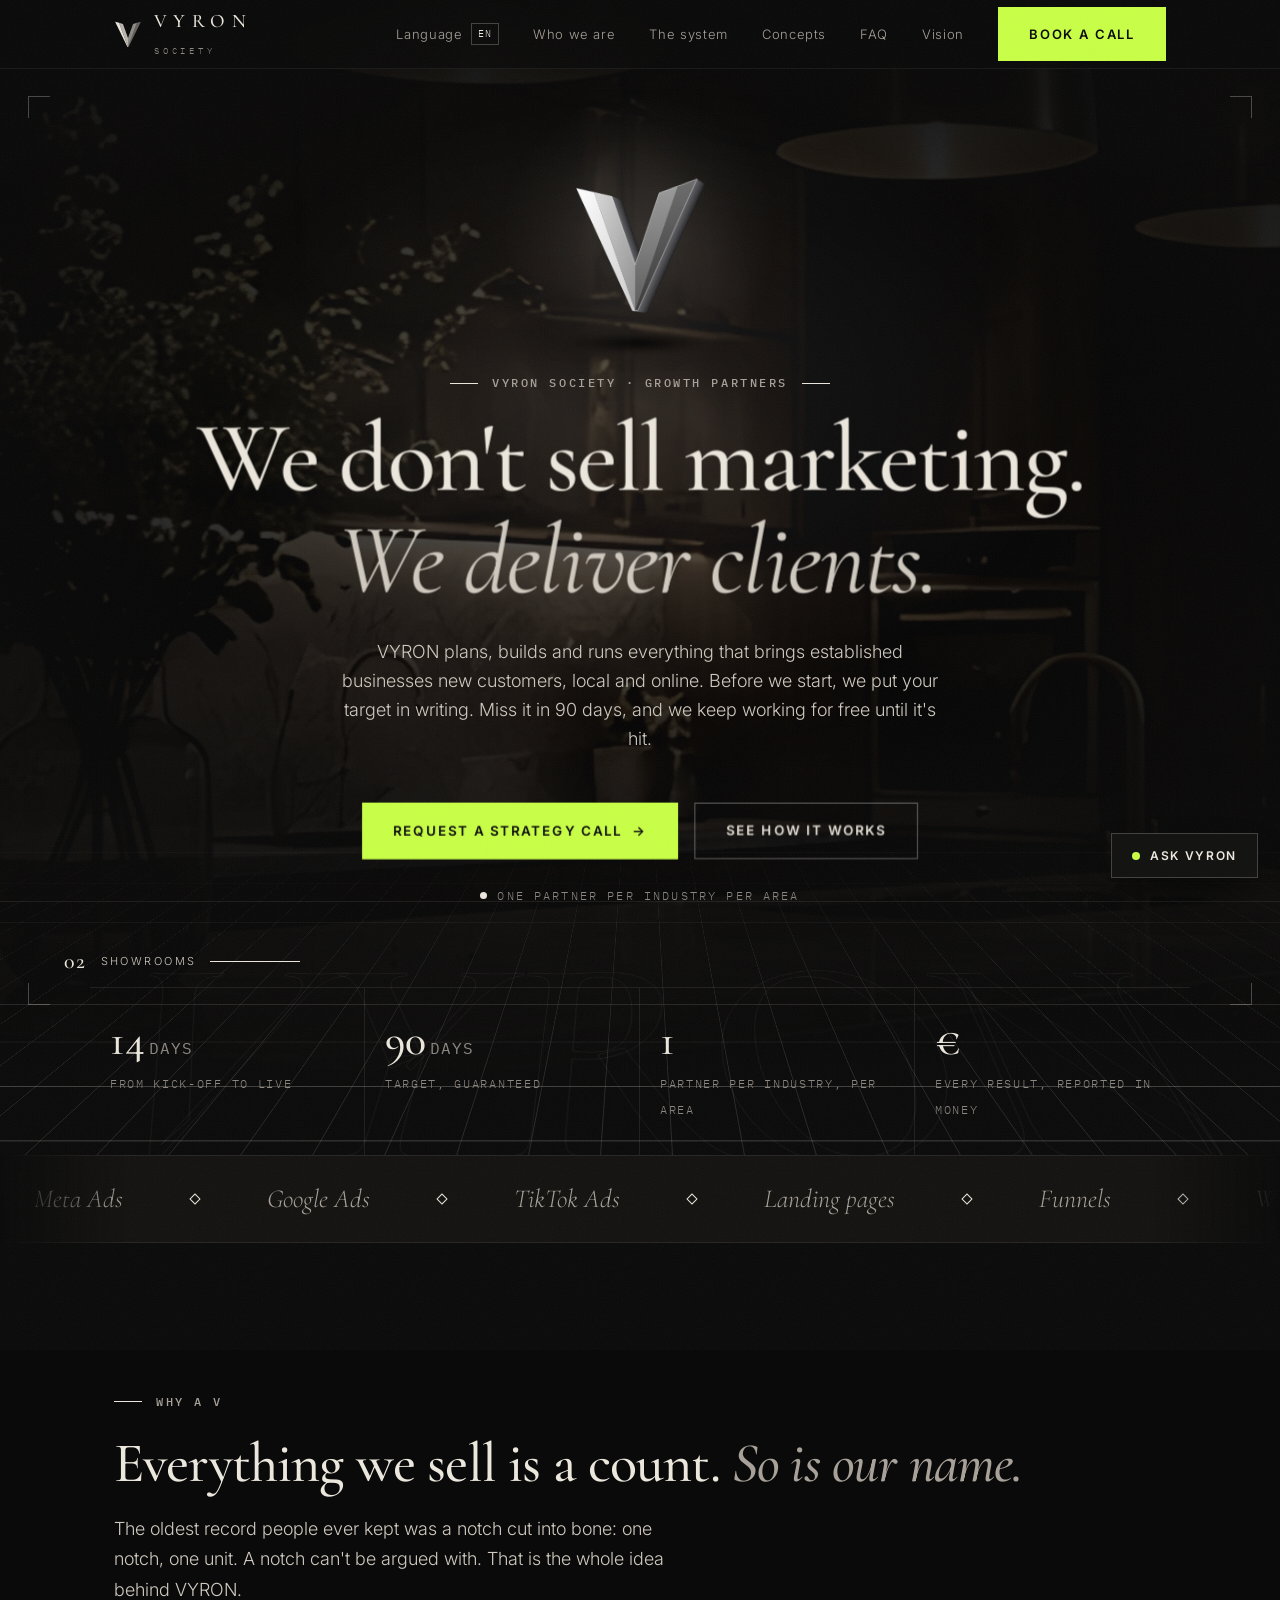
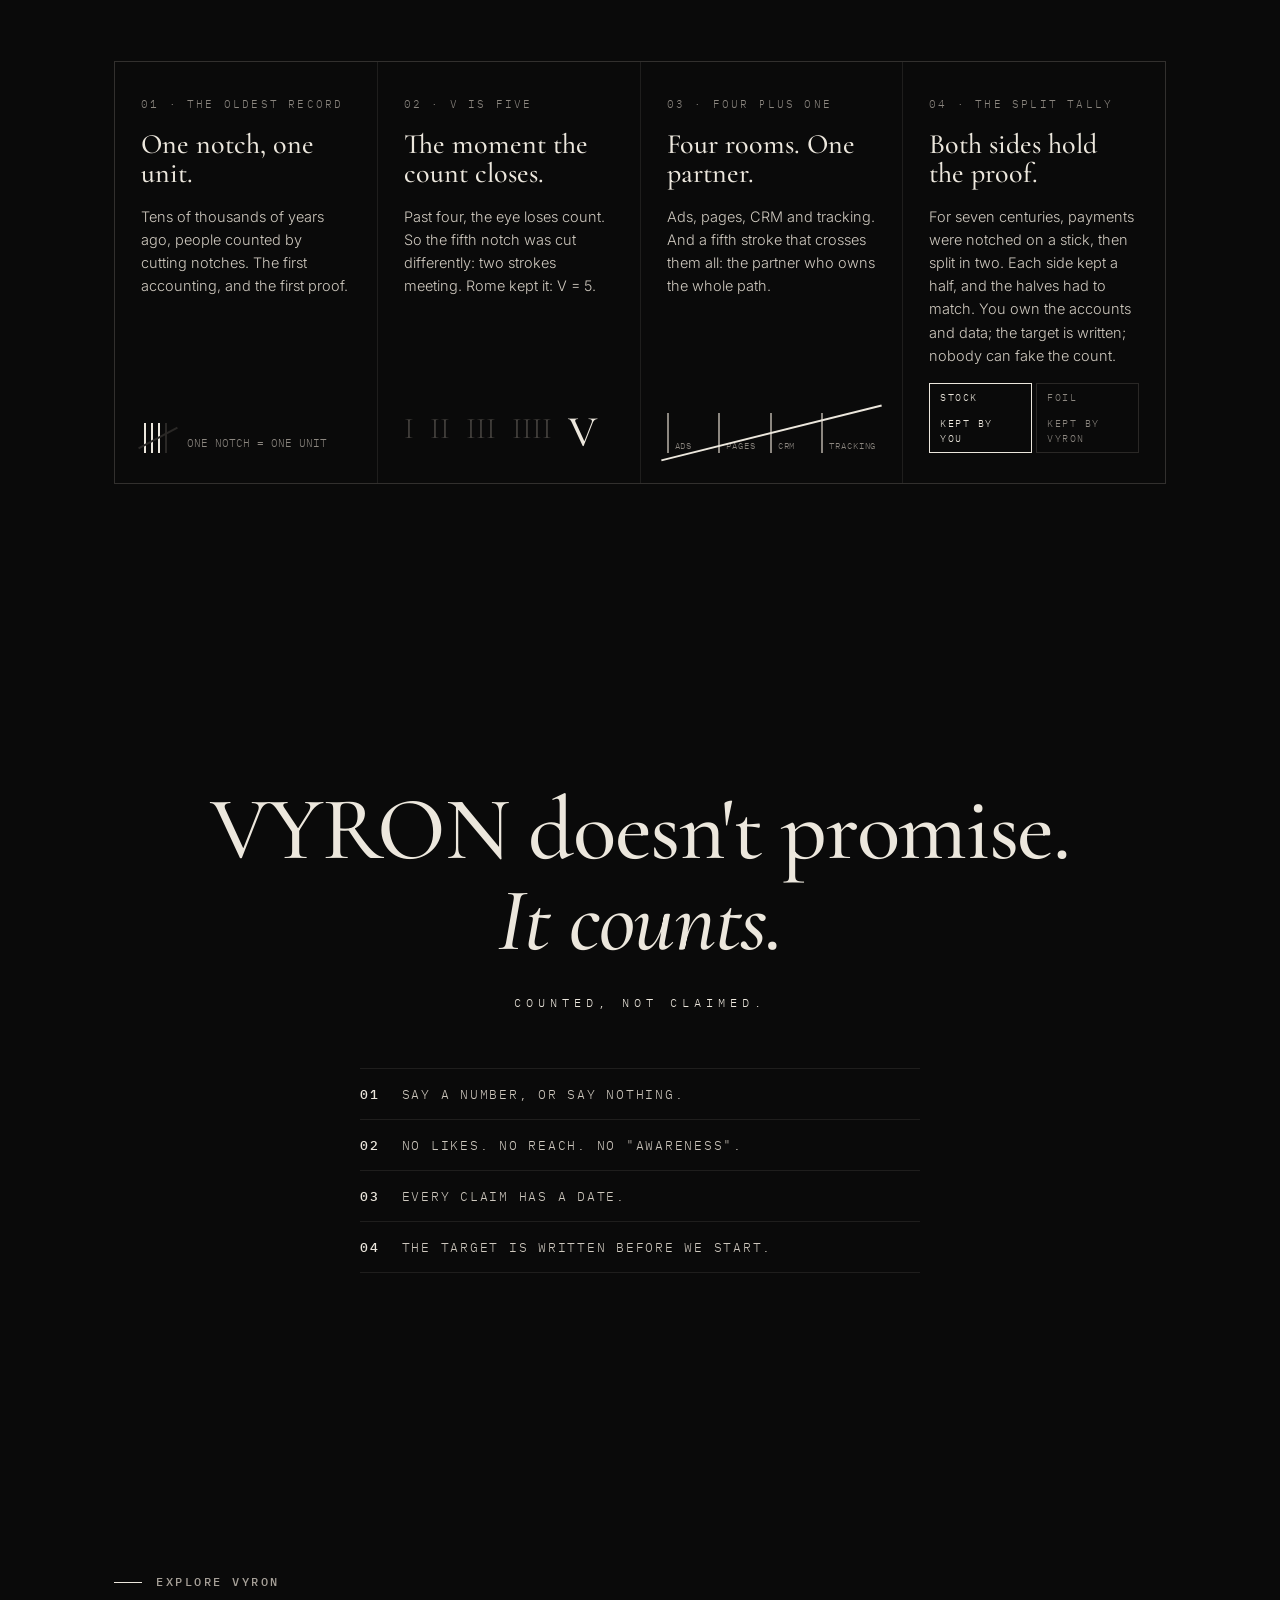
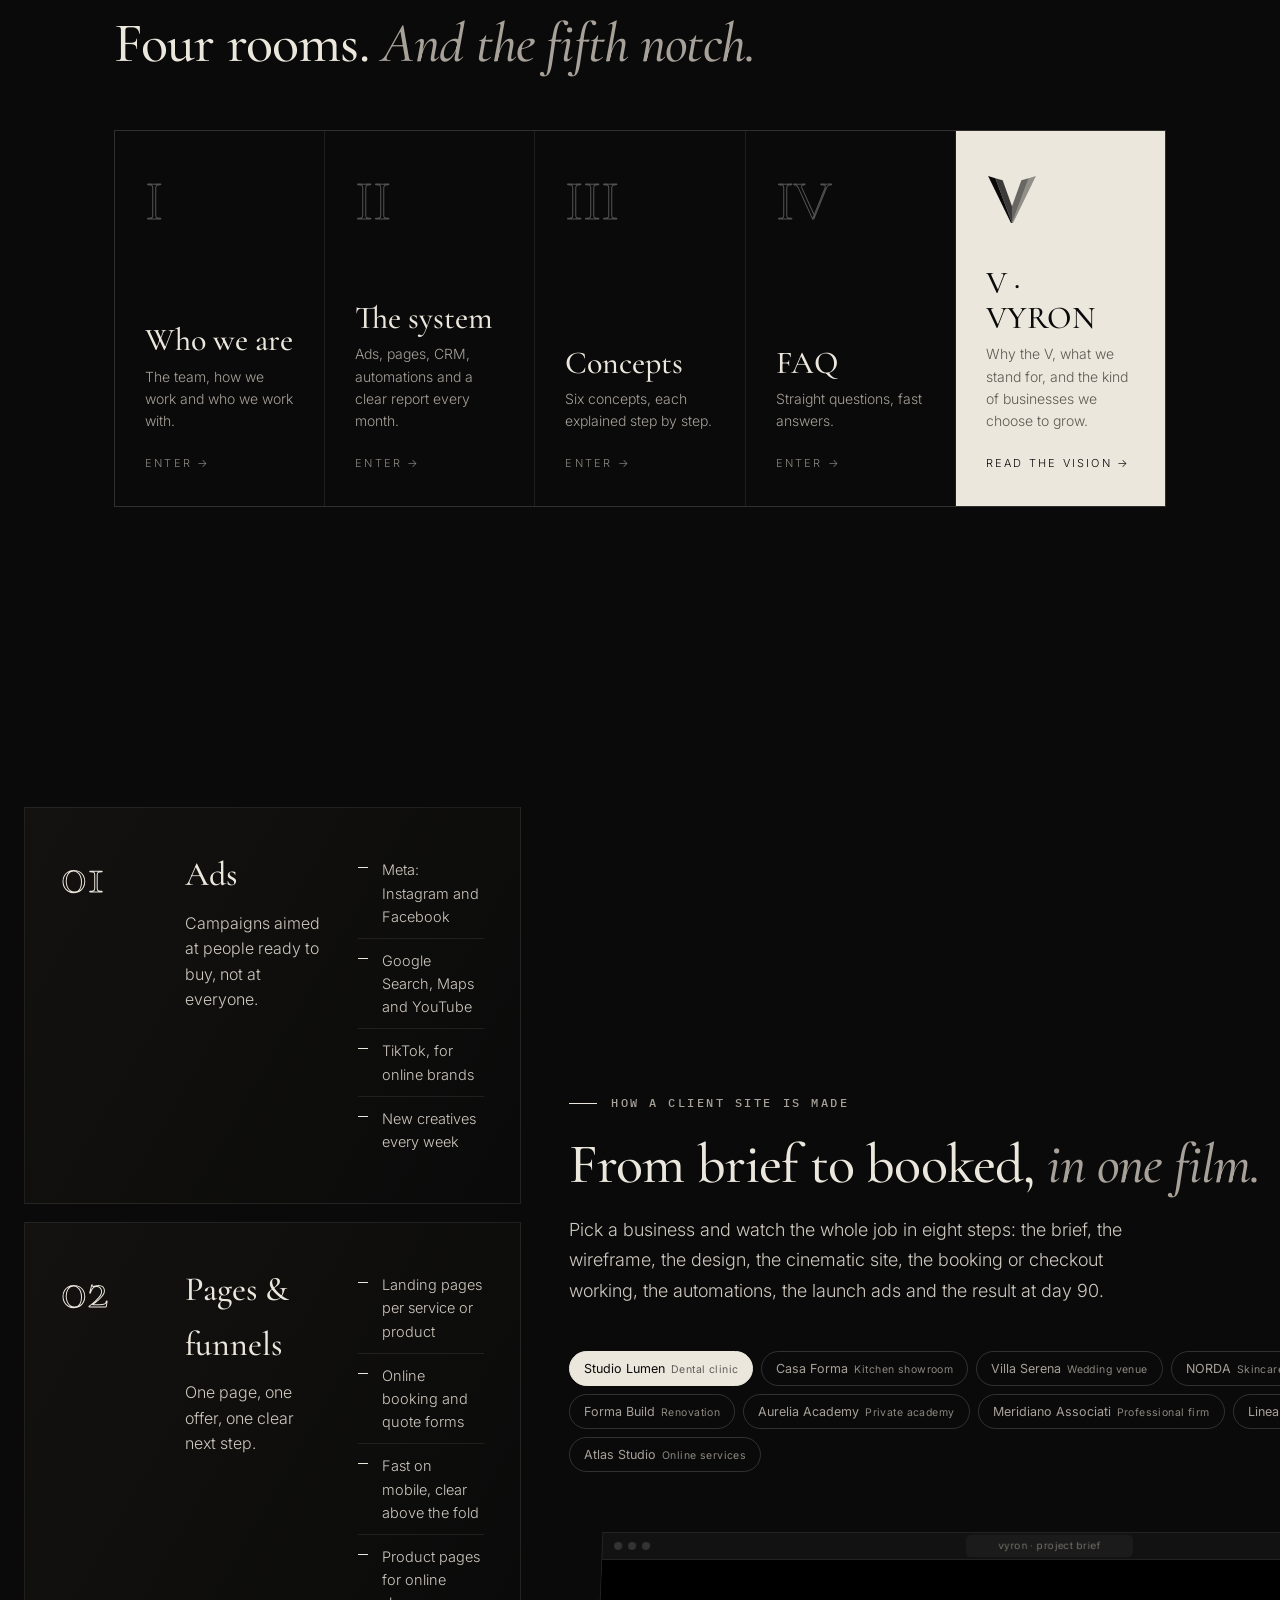
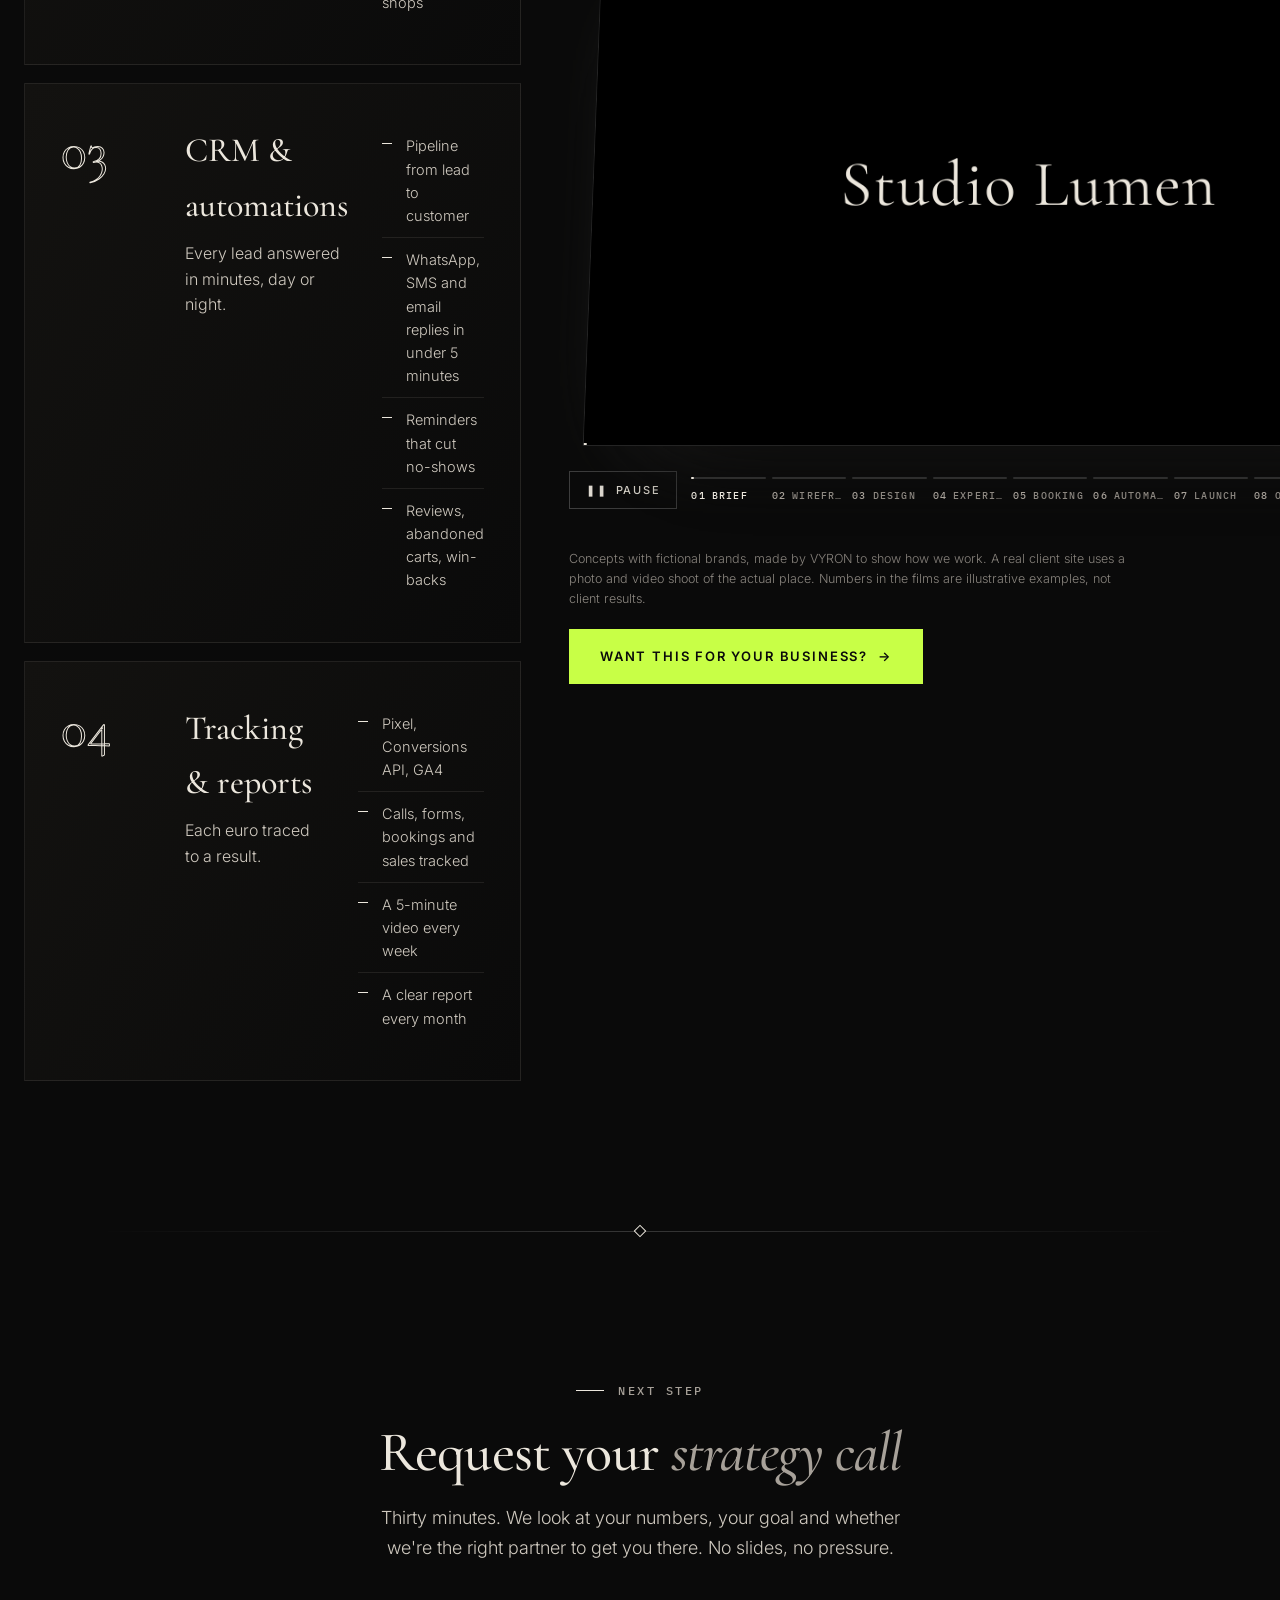
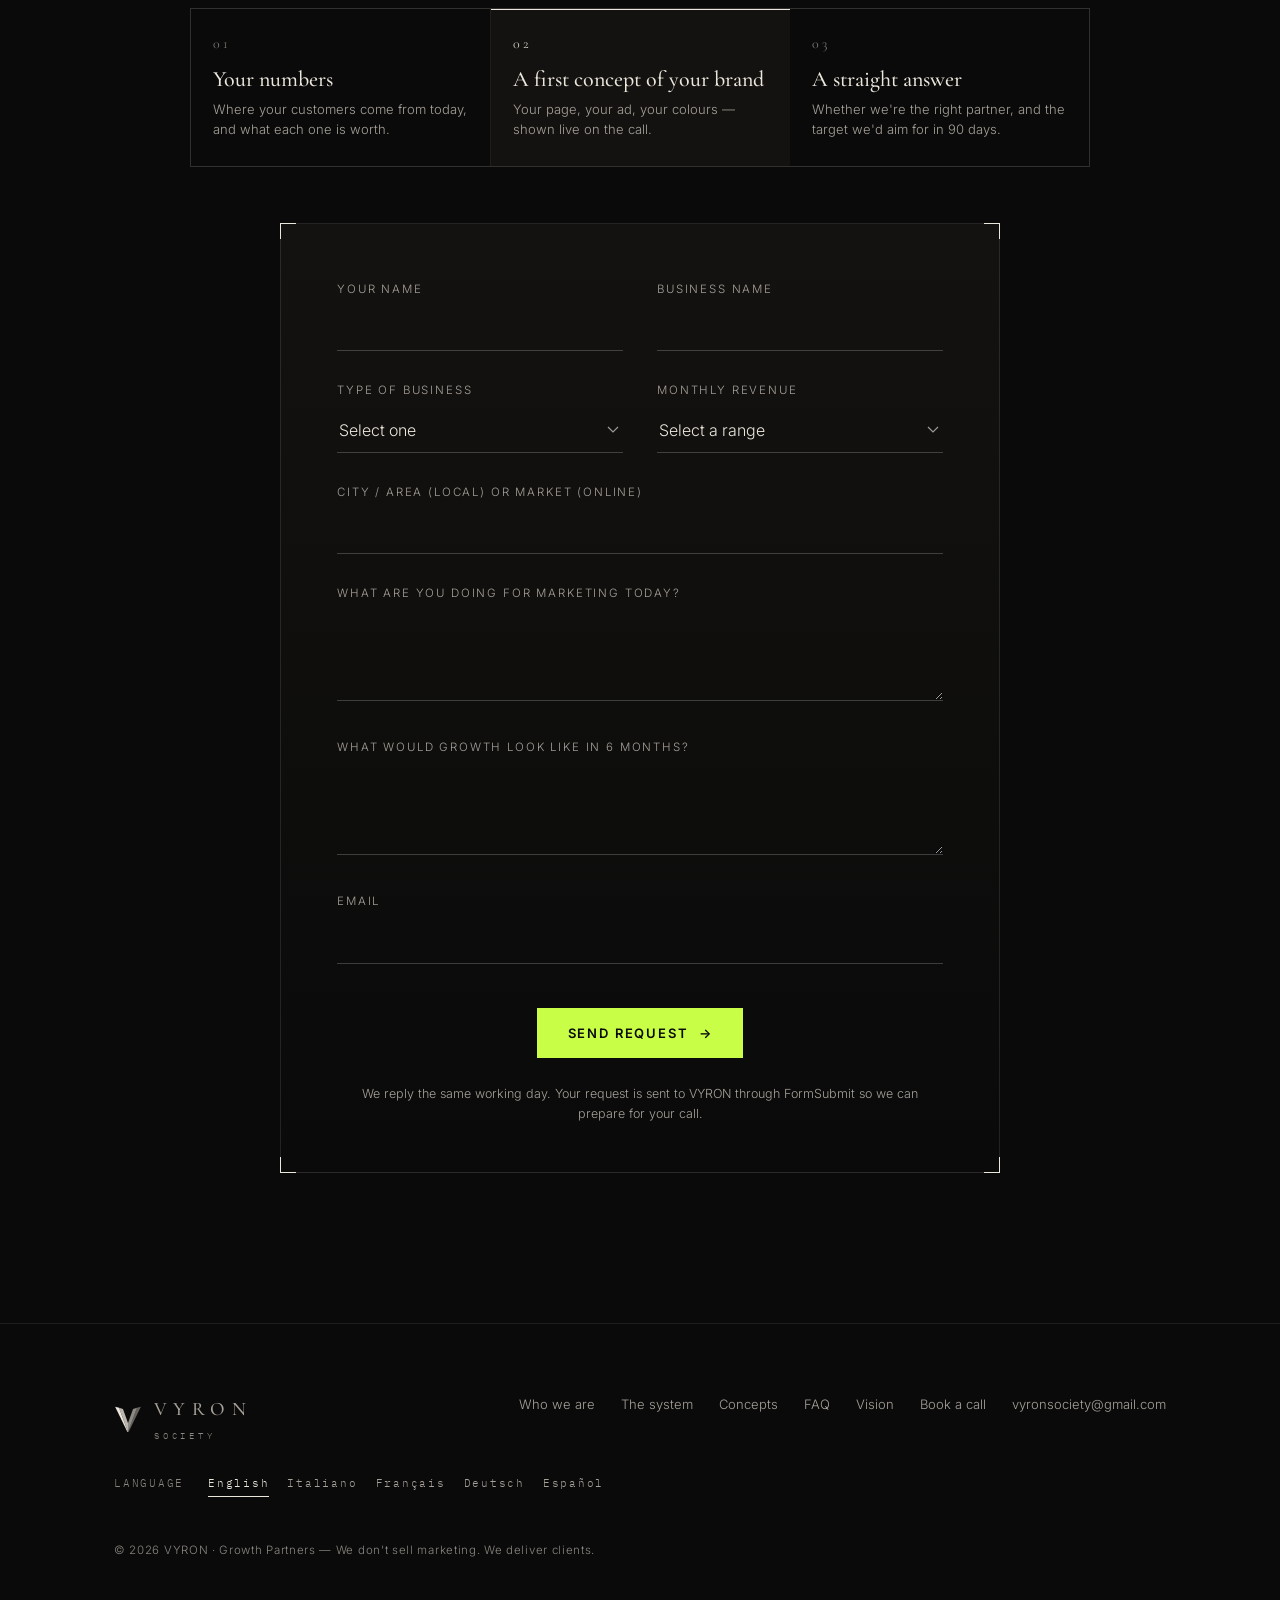
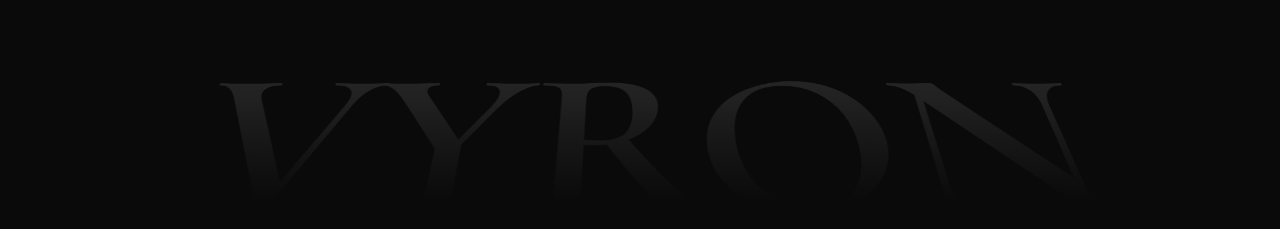
==== commit 02010fdc: "Reduce initial homepage image load" ====
--- a/index.html
+++ b/index.html
@@ -3,6 +3,7 @@
 <head>
 <meta charset="UTF-8">
 <meta name="viewport" content="width=device-width, initial-scale=1.0">
+<link rel="preload" as="image" type="image/webp" href="img/dental-hero.webp">
 <link rel="icon" href="data:image/svg+xml,%3Csvg%20xmlns%3D%22http%3A//www.w3.org/2000/svg%22%20viewBox%3D%220%200%20100%20100%22%3E%3Crect%20width%3D%22100%22%20height%3D%22100%22%20fill%3D%22%230A0A0A%22/%3E%3Cpath%20d%3D%22M4%206L18%2010L50%2096L48%2096Z%22%20fill%3D%22%23ECE7DD%22%20fill-opacity%3D%221%22/%3E%3Cpath%20d%3D%22M18%2010L32%2014L50%2064L50%2096Z%22%20fill%3D%22%23ECE7DD%22%20fill-opacity%3D%220.78%22/%3E%3Cpath%20d%3D%22M68%2014L82%2010L50%2096L50%2064Z%22%20fill%3D%22%23ECE7DD%22%20fill-opacity%3D%220.58%22/%3E%3Cpath%20d%3D%22M82%2010L96%206L52%2096L50%2096Z%22%20fill%3D%22%23ECE7DD%22%20fill-opacity%3D%220.4%22/%3E%3C/svg%3E">
 <title>VYRON Society · Growth Partners — We don&#39;t sell marketing. We deliver clients.</title>
 <link rel="canonical" href="https://vyronsociety.com/">
@@ -1996,16 +1997,16 @@
 <main class="view" id="home" data-view="home">
 <header class="hero" id="home-top">
   <div class="hero-slides" id="heroSlides" aria-hidden="true">
-    <div class="hs" data-src="img/dental-wide.jpg" data-label="Clinics"></div>
-    <div class="hs" data-src="img/kitchen-wide.jpg" data-label="Showrooms"></div>
-    <div class="hs" data-src="img/skincare-wide.jpg" data-label="E-commerce brands"></div>
-    <div class="hs" data-src="img/villa-wide.jpg" data-label="Hotels &amp; venues"></div>
-    <div class="hs" data-src="img/course-wide.jpg" data-label="Coaches &amp; creators"></div>
-    <div class="hs" data-src="img/renovation-wide.jpg" data-label="Renovation &amp; trades"></div>
-    <div class="hs" data-src="img/analytics-wide.jpg" data-label="Software &amp; SaaS"></div>
-    <div class="hs" data-src="img/academy-wide.jpg" data-label="Schools &amp; academies"></div>
-    <div class="hs" data-src="img/remote-wide.jpg" data-label="Online services"></div>
-    <div class="hs" data-src="img/office-wide.jpg" data-label="Professional firms"></div>
+    <div class="hs" data-src="img/dental-hero.webp" data-label="Clinics"></div>
+    <div class="hs" data-src="img/kitchen-hero.webp" data-label="Showrooms"></div>
+    <div class="hs" data-src="img/skincare-hero.webp" data-label="E-commerce brands"></div>
+    <div class="hs" data-src="img/villa-hero.webp" data-label="Hotels &amp; venues"></div>
+    <div class="hs" data-src="img/course-hero.webp" data-label="Coaches &amp; creators"></div>
+    <div class="hs" data-src="img/renovation-hero.webp" data-label="Renovation &amp; trades"></div>
+    <div class="hs" data-src="img/analytics-hero.webp" data-label="Software &amp; SaaS"></div>
+    <div class="hs" data-src="img/academy-hero.webp" data-label="Schools &amp; academies"></div>
+    <div class="hs" data-src="img/remote-hero.webp" data-label="Online services"></div>
+    <div class="hs" data-src="img/office-hero.webp" data-label="Professional firms"></div>
   </div>
   <div class="hs-meta" id="hsMeta" aria-hidden="true"><b id="hsNum">01</b><span id="hsLabel"></span><i><em id="hsBar"></em></i></div>
   <div class="frame" aria-hidden="true"><i></i><i></i><i></i><i></i></div>
@@ -3382,7 +3383,8 @@
       const prev = list[i];
       i = (i + 1) % list.length;
       const cur = list[i];
-      load(cur); load(list[(i + 1) % list.length]);
+      load(cur);
+      if (prev && !still) load(list[(i + 1) % list.length]);
       if (prev) { prev.classList.remove('on'); prev.classList.add('out'); setTimeout(() => prev.classList.remove('out'), 2500); }
       cur.classList.remove('out'); cur.classList.add('on');
       document.getElementById('hsNum').textContent = String(i + 1).padStart(2, '0');
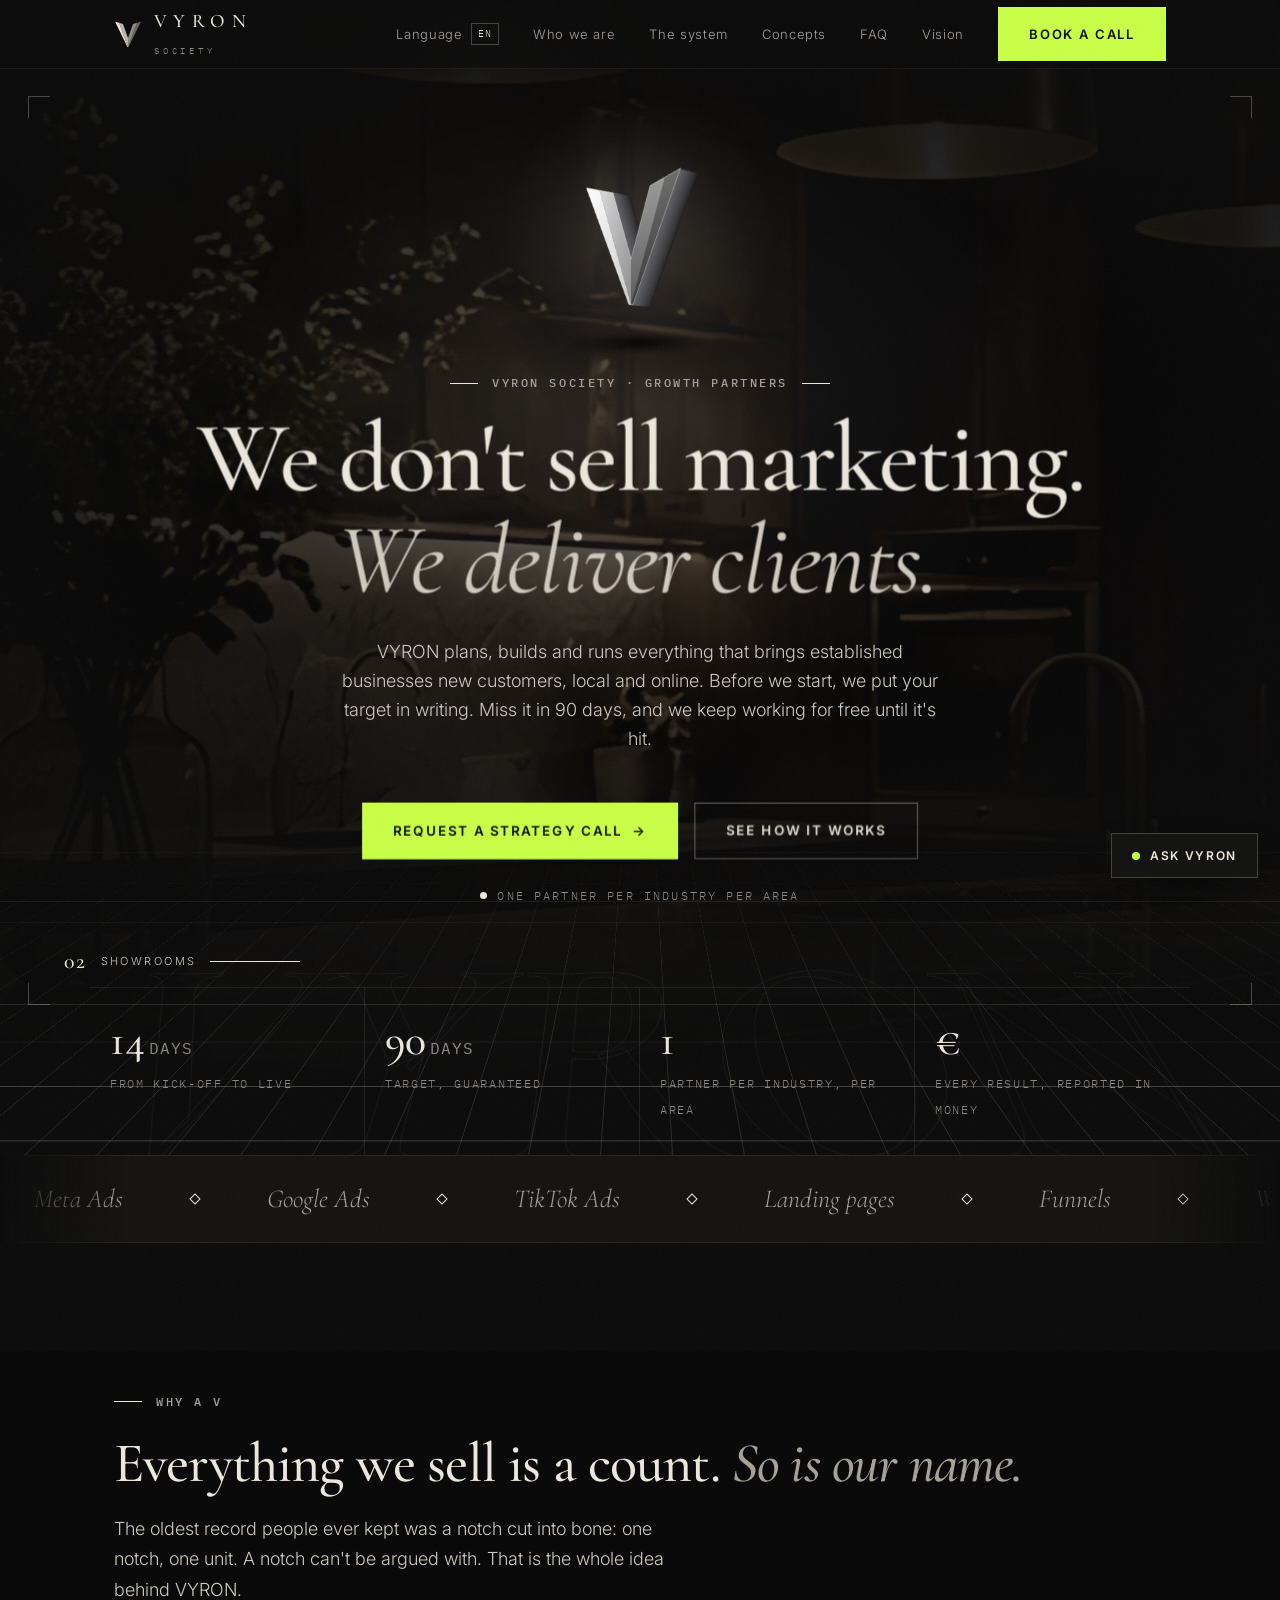
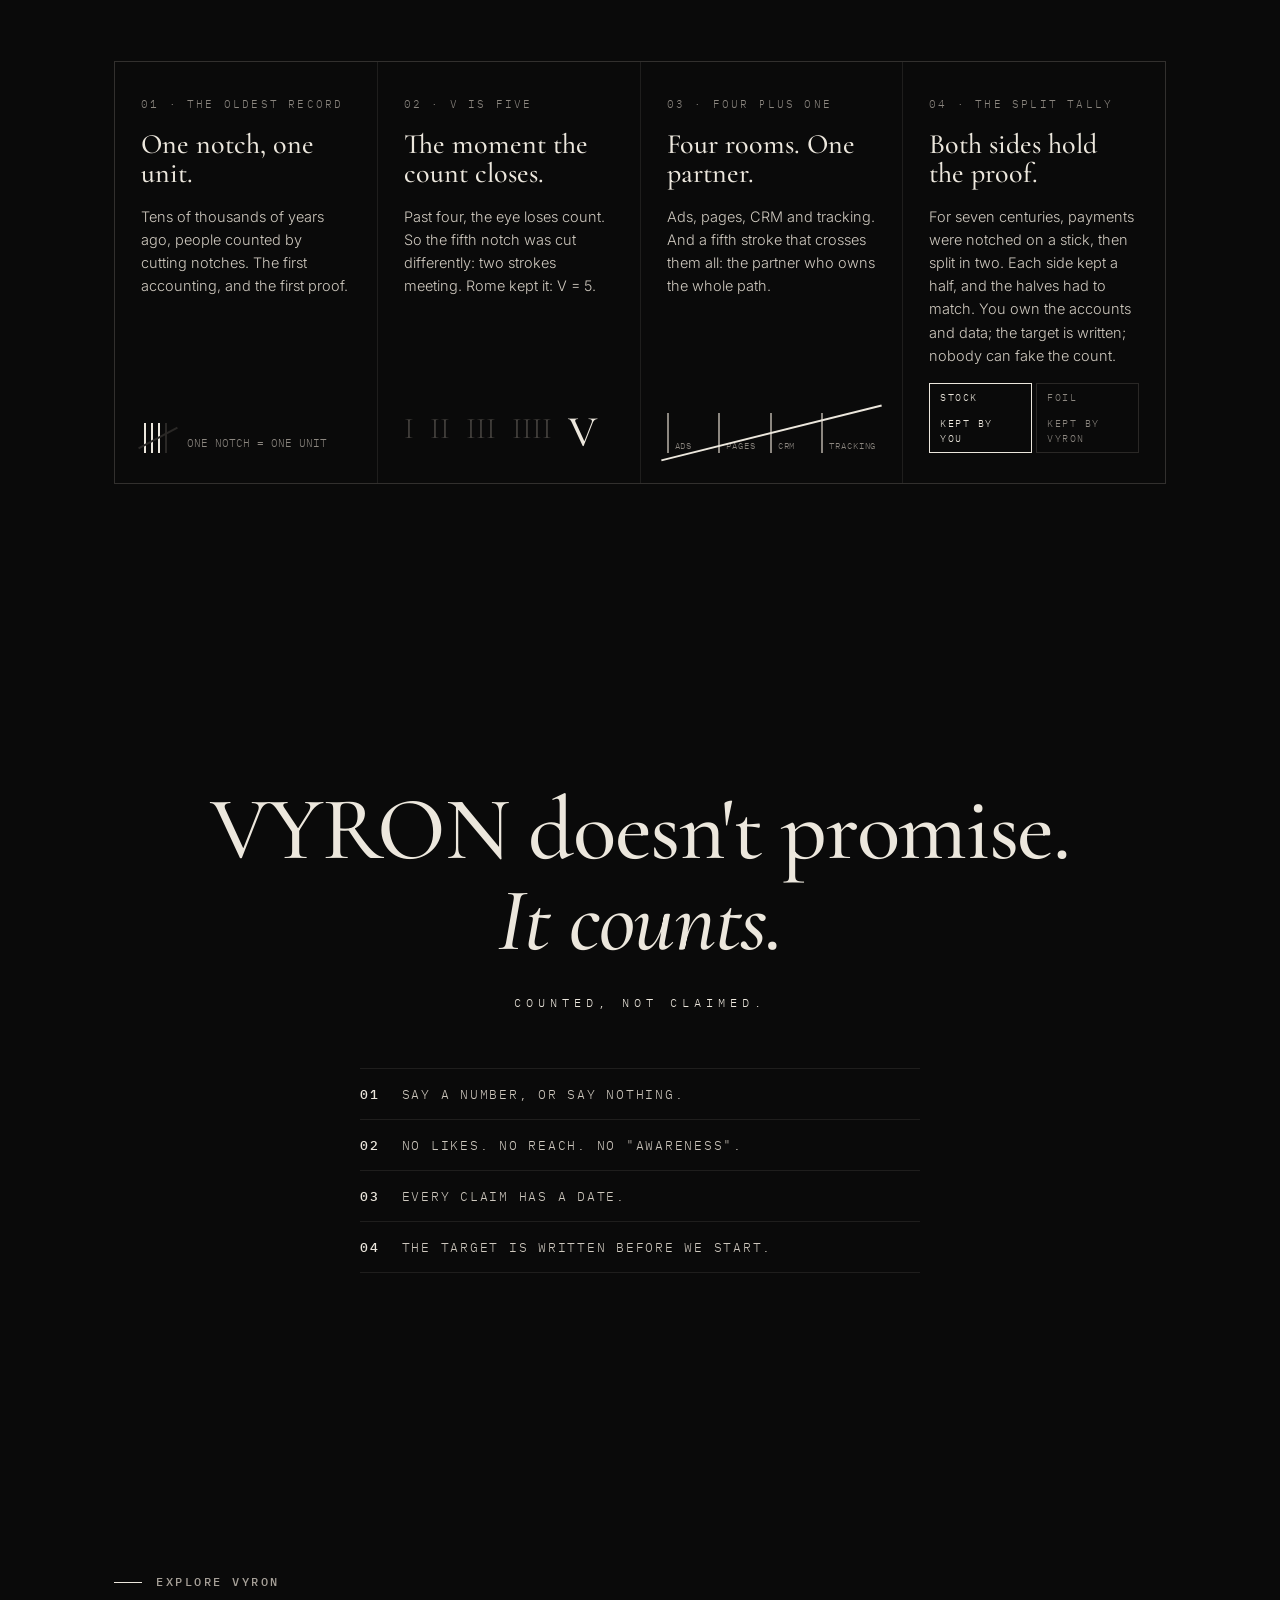
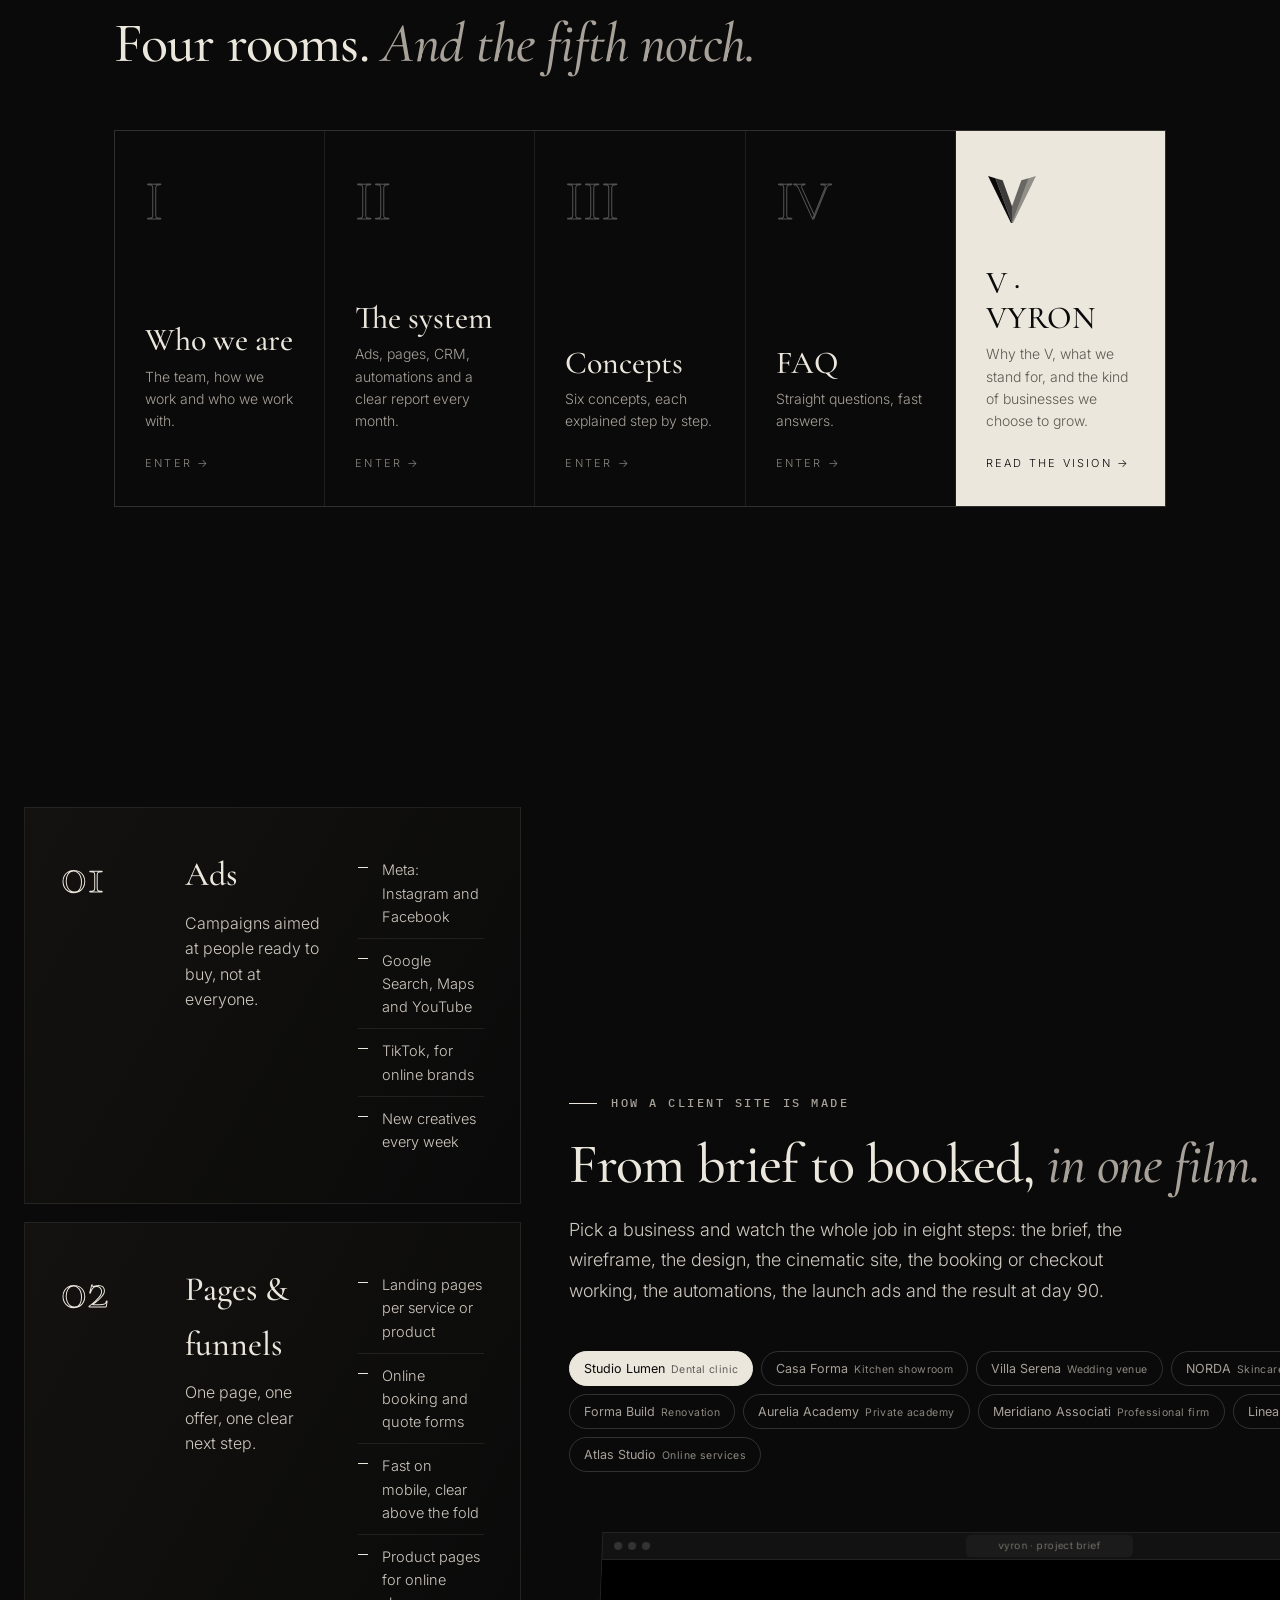
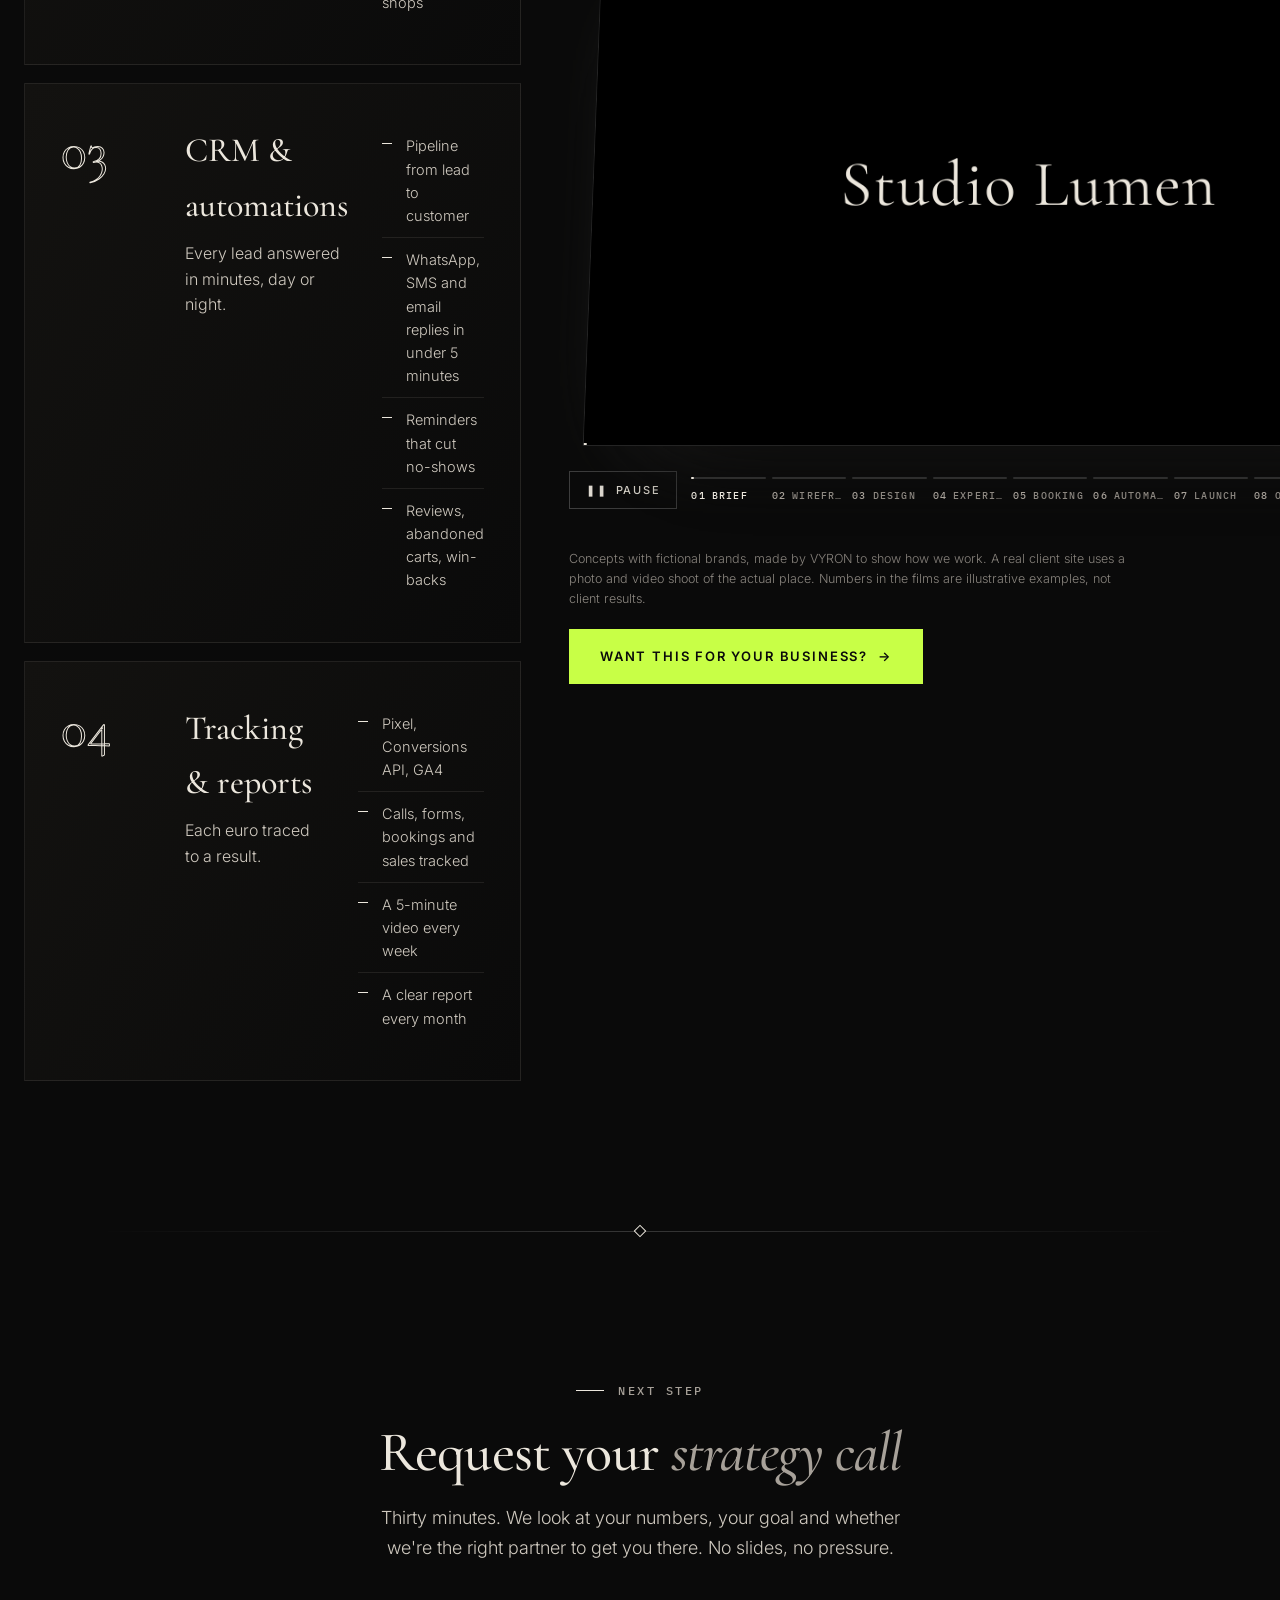
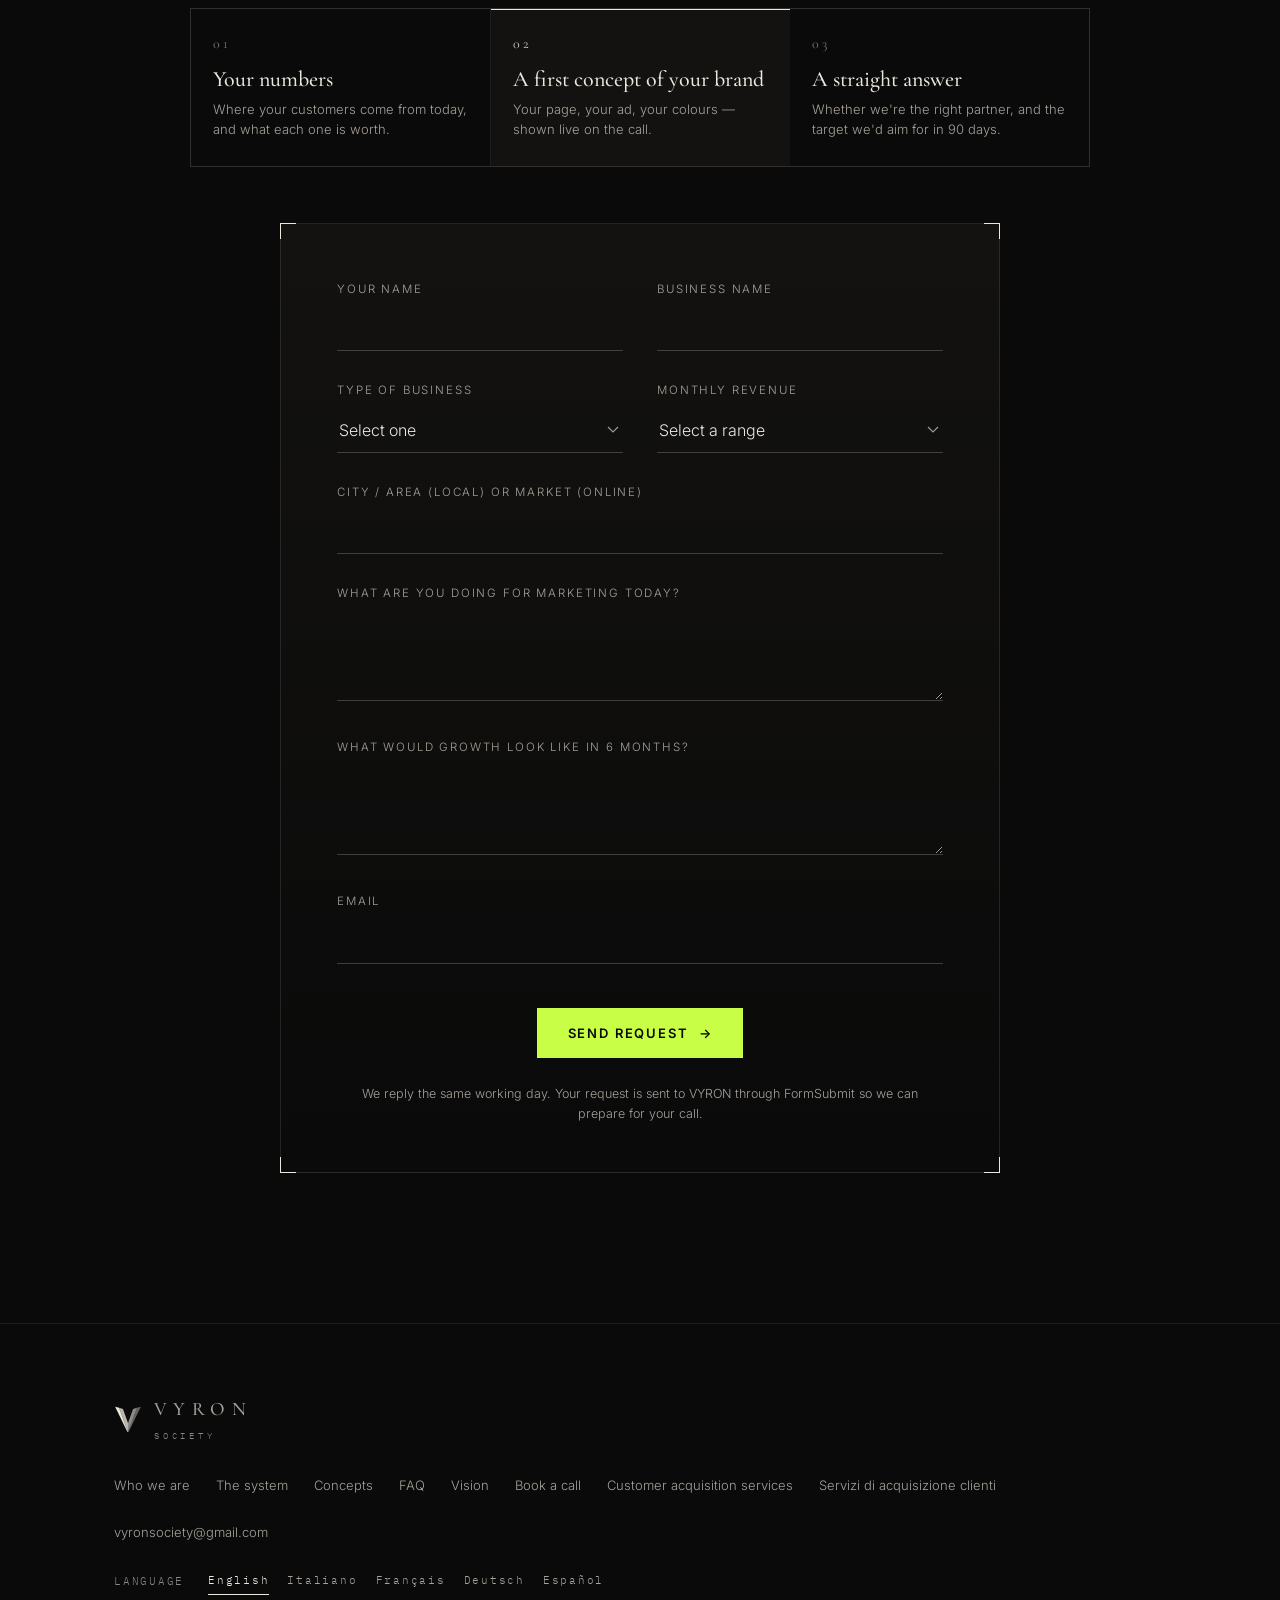
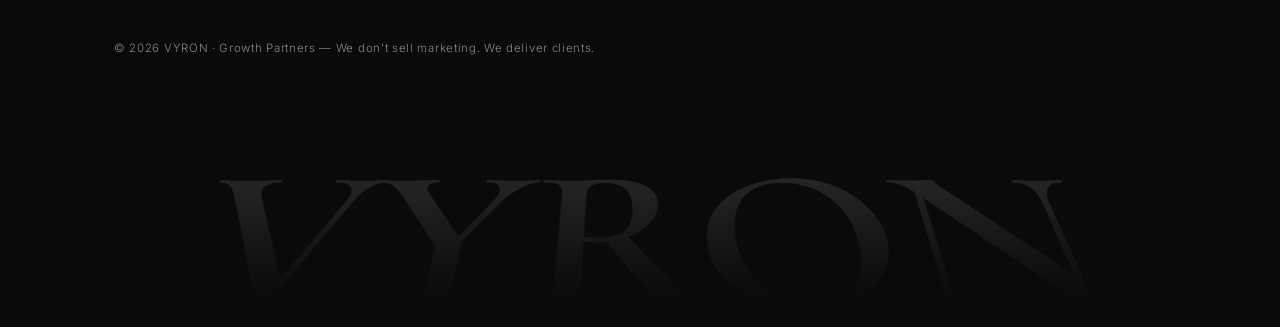
==== commit 6f8a9621: "Publish indexable service pages in English and Italian" ====
--- a/index.html
+++ b/index.html
@@ -3,6 +3,7 @@
 <head>
 <meta charset="UTF-8">
 <meta name="viewport" content="width=device-width, initial-scale=1.0">
+<meta http-equiv="Content-Security-Policy" content="object-src 'none'; base-uri 'none'; frame-src 'none'; form-action 'none'; connect-src 'self' https://formsubmit.co">
 <link rel="preload" as="image" type="image/webp" href="img/dental-hero.webp">
 <link rel="icon" href="data:image/svg+xml,%3Csvg%20xmlns%3D%22http%3A//www.w3.org/2000/svg%22%20viewBox%3D%220%200%20100%20100%22%3E%3Crect%20width%3D%22100%22%20height%3D%22100%22%20fill%3D%22%230A0A0A%22/%3E%3Cpath%20d%3D%22M4%206L18%2010L50%2096L48%2096Z%22%20fill%3D%22%23ECE7DD%22%20fill-opacity%3D%221%22/%3E%3Cpath%20d%3D%22M18%2010L32%2014L50%2064L50%2096Z%22%20fill%3D%22%23ECE7DD%22%20fill-opacity%3D%220.78%22/%3E%3Cpath%20d%3D%22M68%2014L82%2010L50%2096L50%2064Z%22%20fill%3D%22%23ECE7DD%22%20fill-opacity%3D%220.58%22/%3E%3Cpath%20d%3D%22M82%2010L96%206L52%2096L50%2096Z%22%20fill%3D%22%23ECE7DD%22%20fill-opacity%3D%220.4%22/%3E%3C/svg%3E">
 <title>VYRON Society · Growth Partners — We don&#39;t sell marketing. We deliver clients.</title>
@@ -2709,6 +2710,8 @@
         <a href="#faq">FAQ</a>
         <a href="#vision">Vision</a>
         <a href="#book">Book a call</a>
+        <a href="/services/">Customer acquisition services</a>
+        <a href="/it/servizi/" lang="it" hreflang="it">Servizi di acquisizione clienti</a>
         <a href="mailto:vyronsociety@gmail.com">vyronsociety@gmail.com</a>
       </div>
     </div>
@@ -4378,7 +4381,7 @@
           signal: AbortSignal.timeout(12000),
           headers: { 'Content-Type': 'application/json', 'Accept': 'application/json' },
           body: JSON.stringify(Object.assign({
-            _subject: 'New strategy call request: ' + lead.business,
+            _subject: 'New strategy call request',
             _template: 'table', _captcha: 'false', _replyto: lead.email
           }, lead))
         });
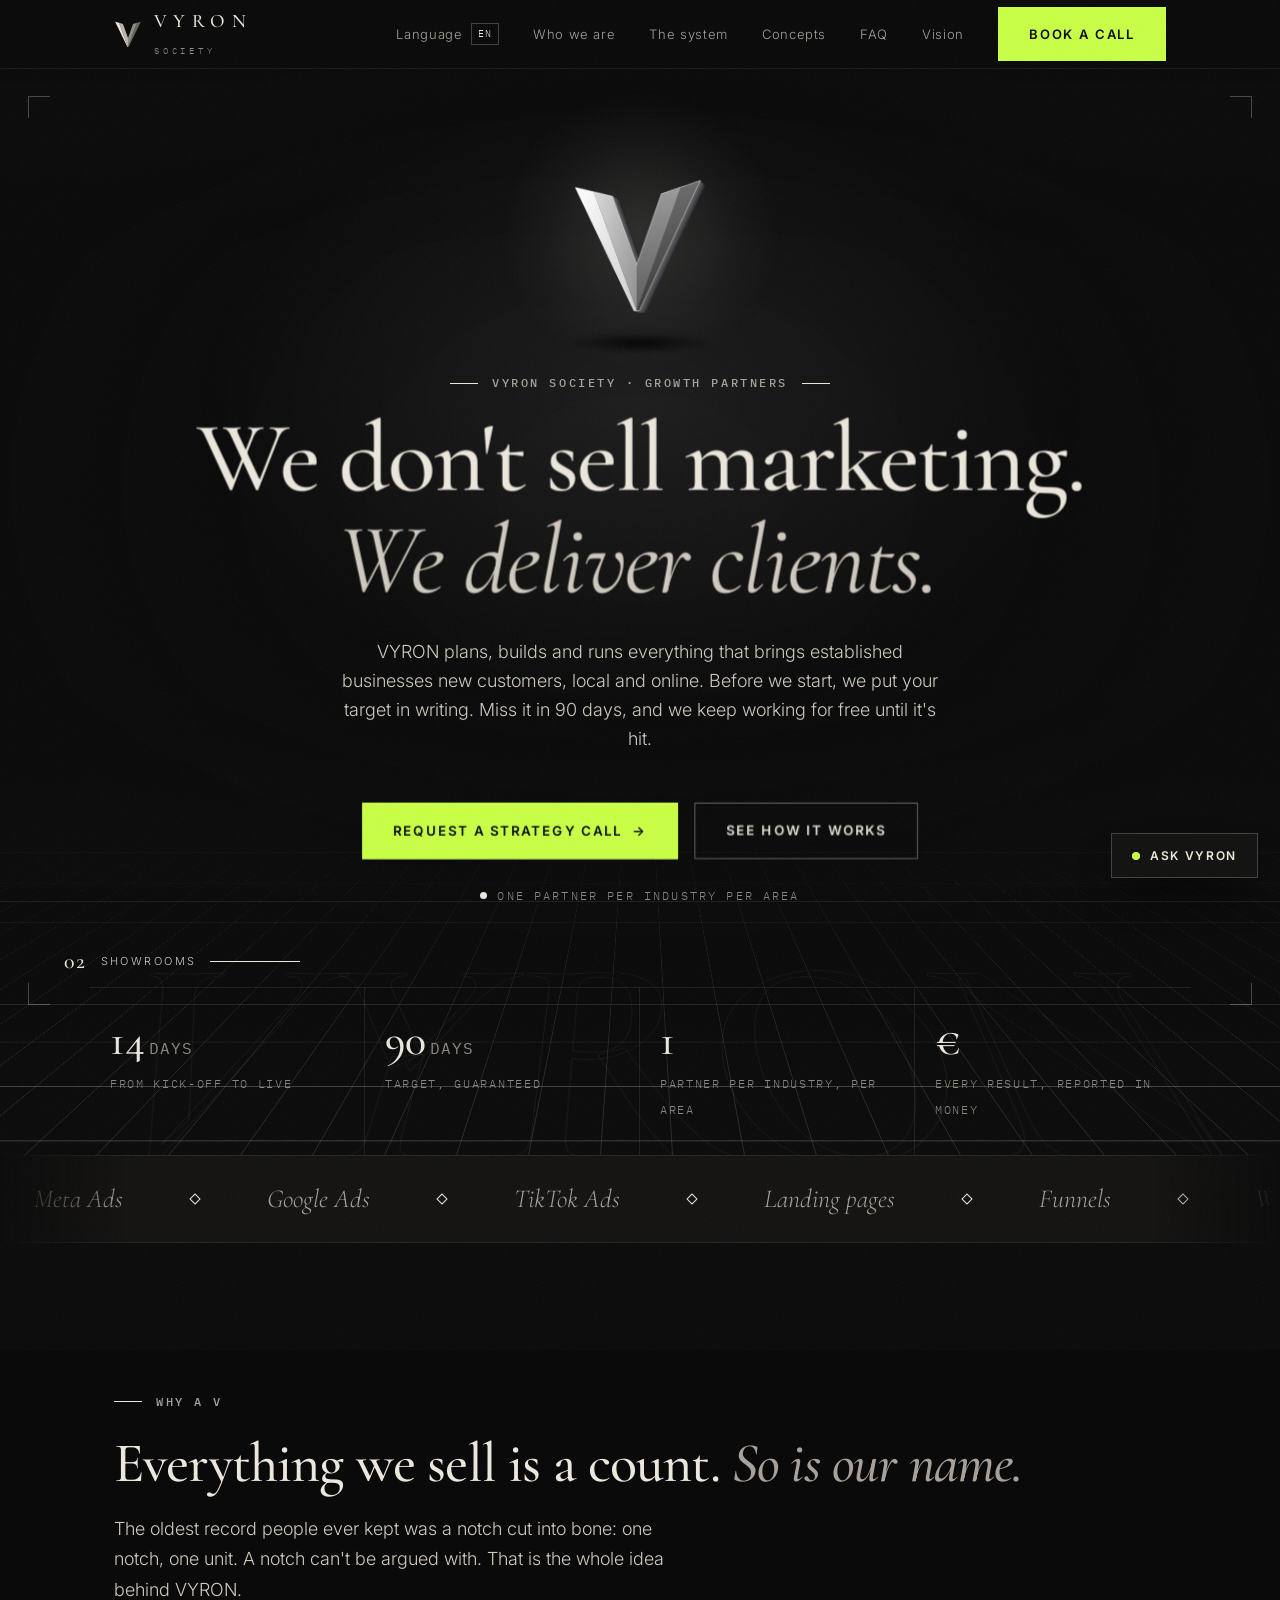
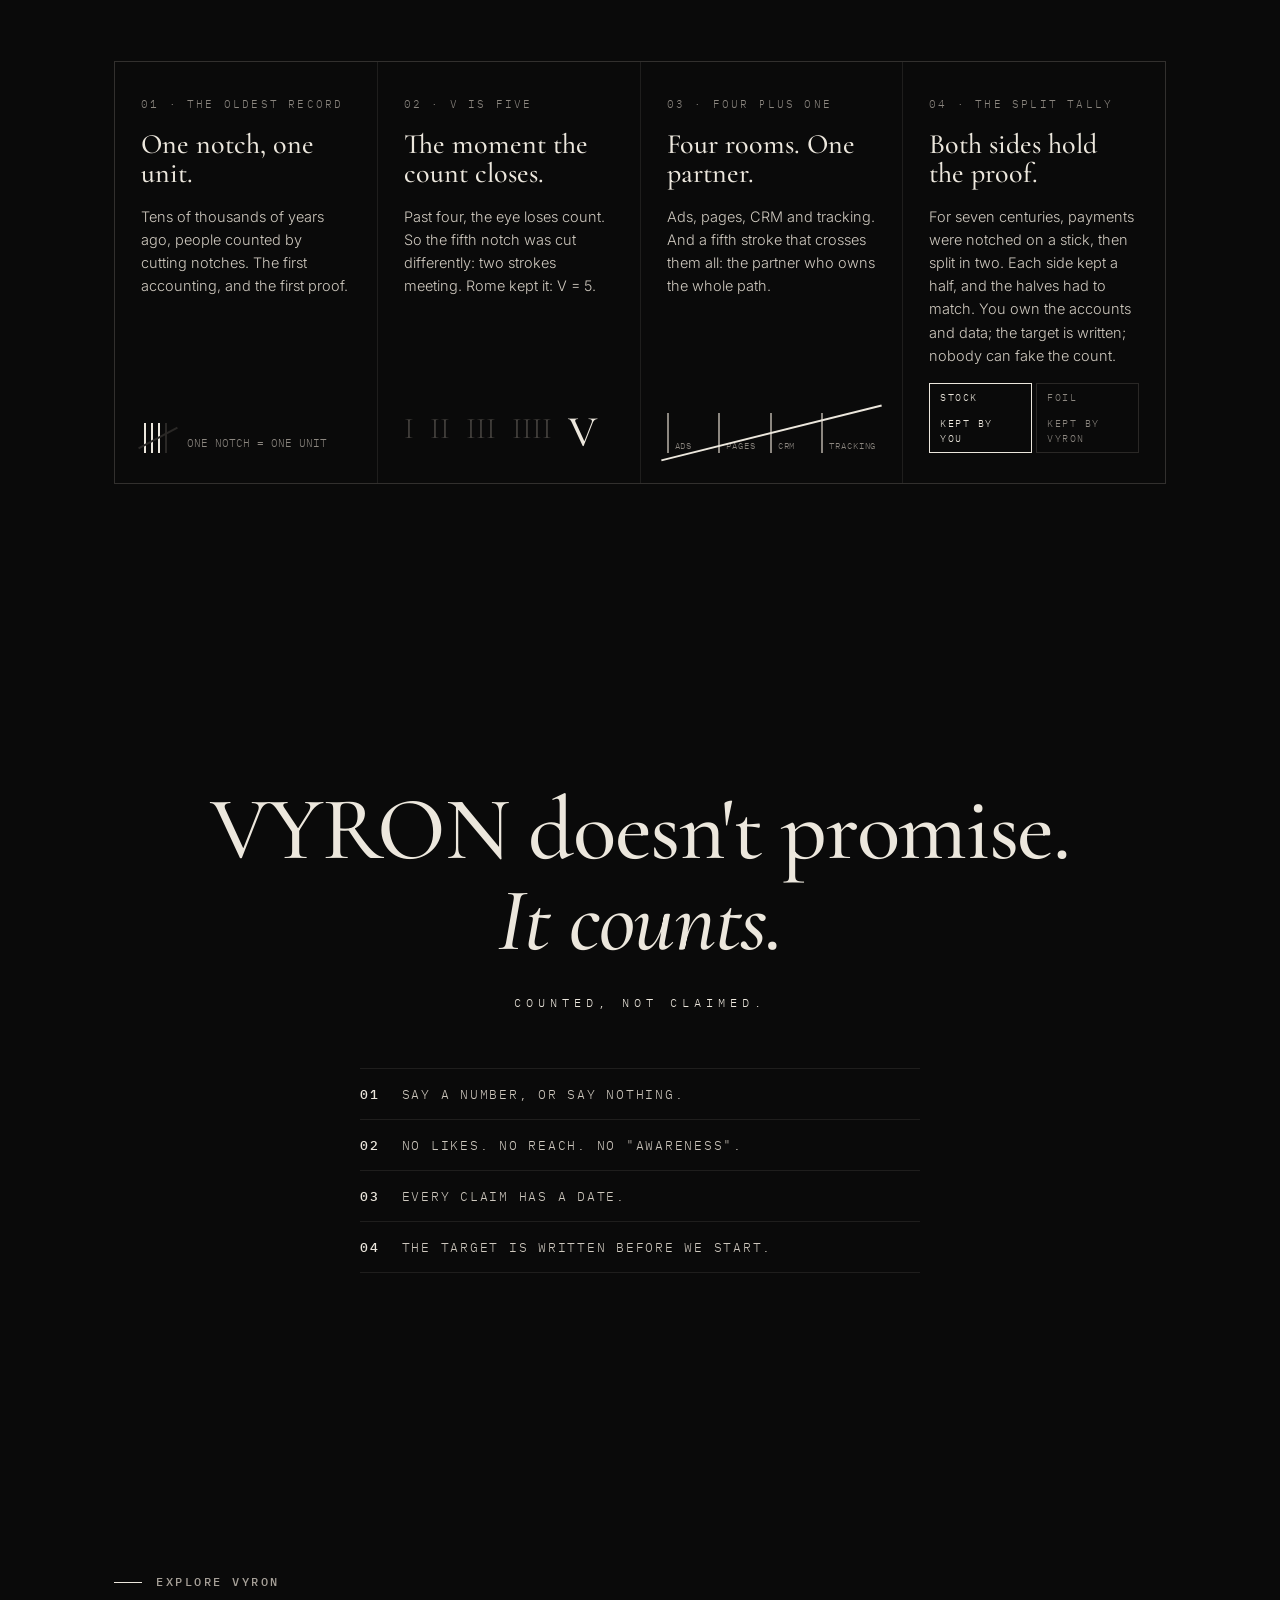
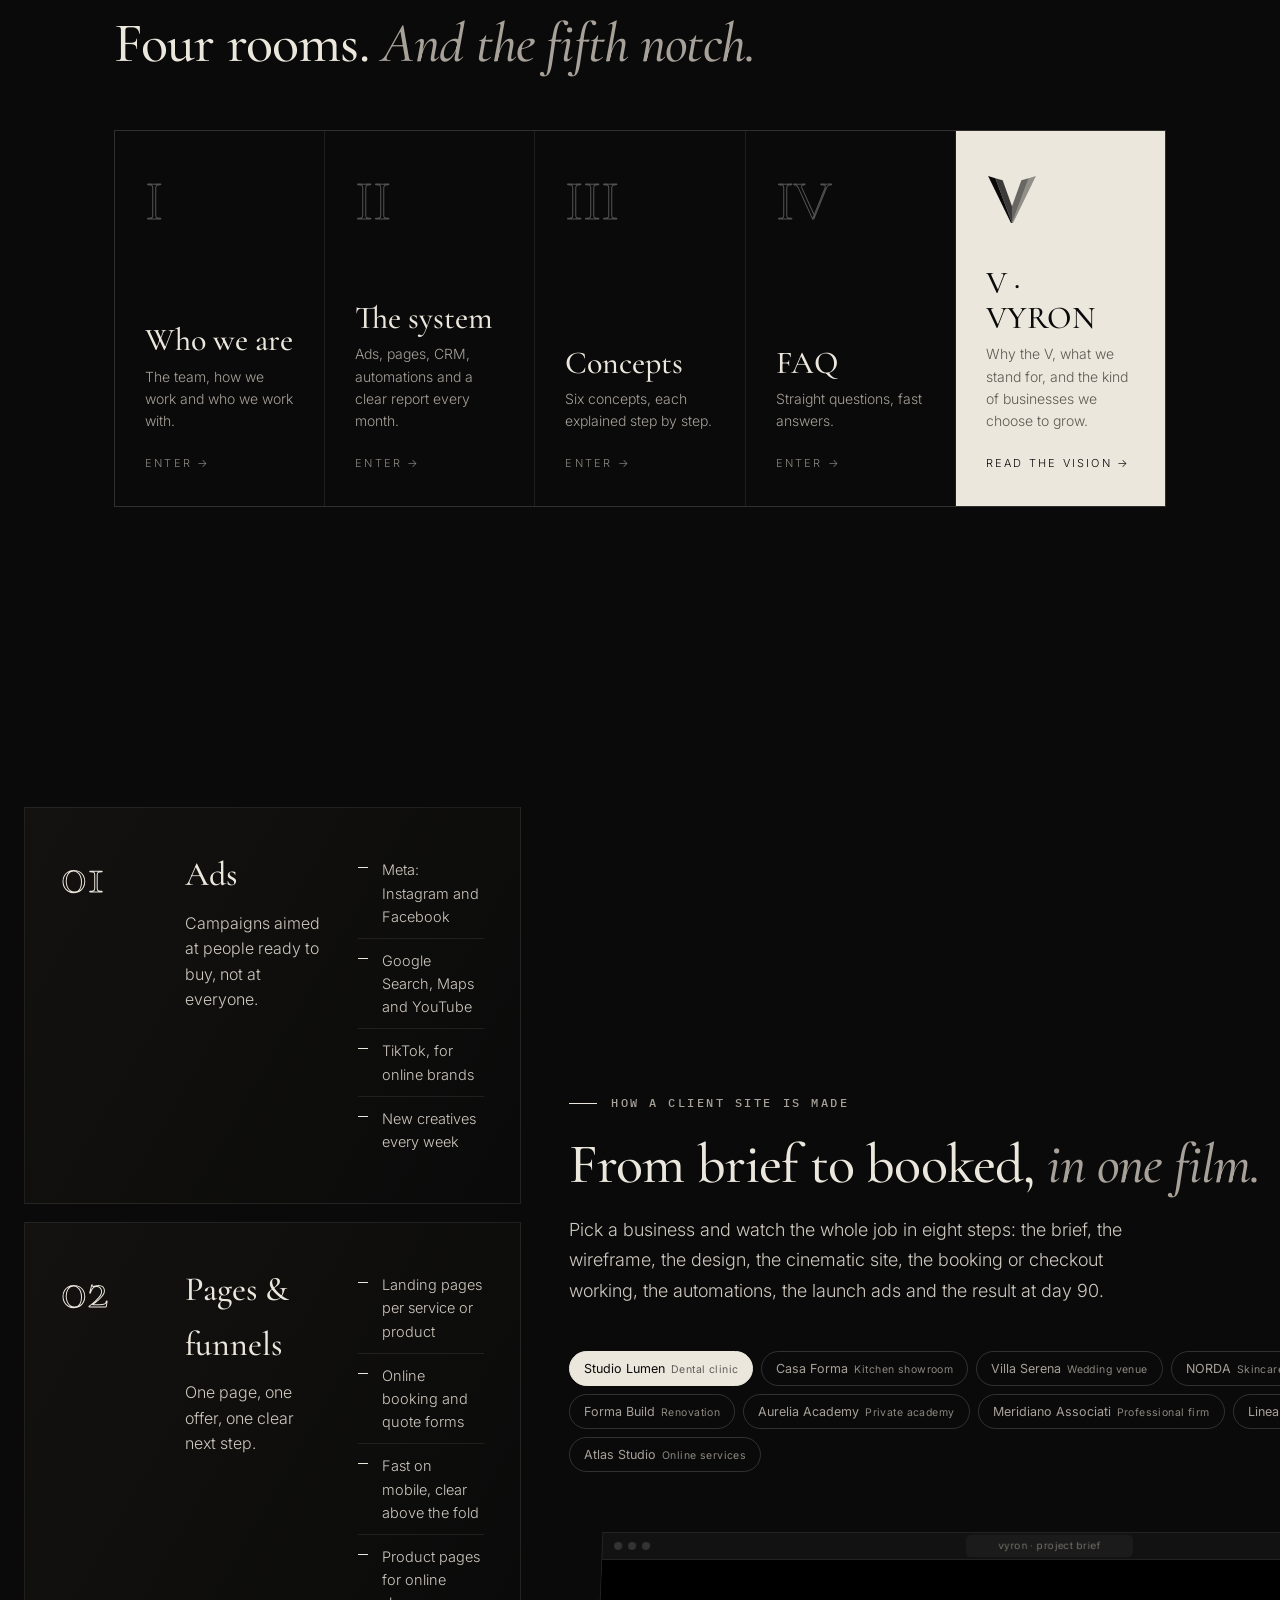
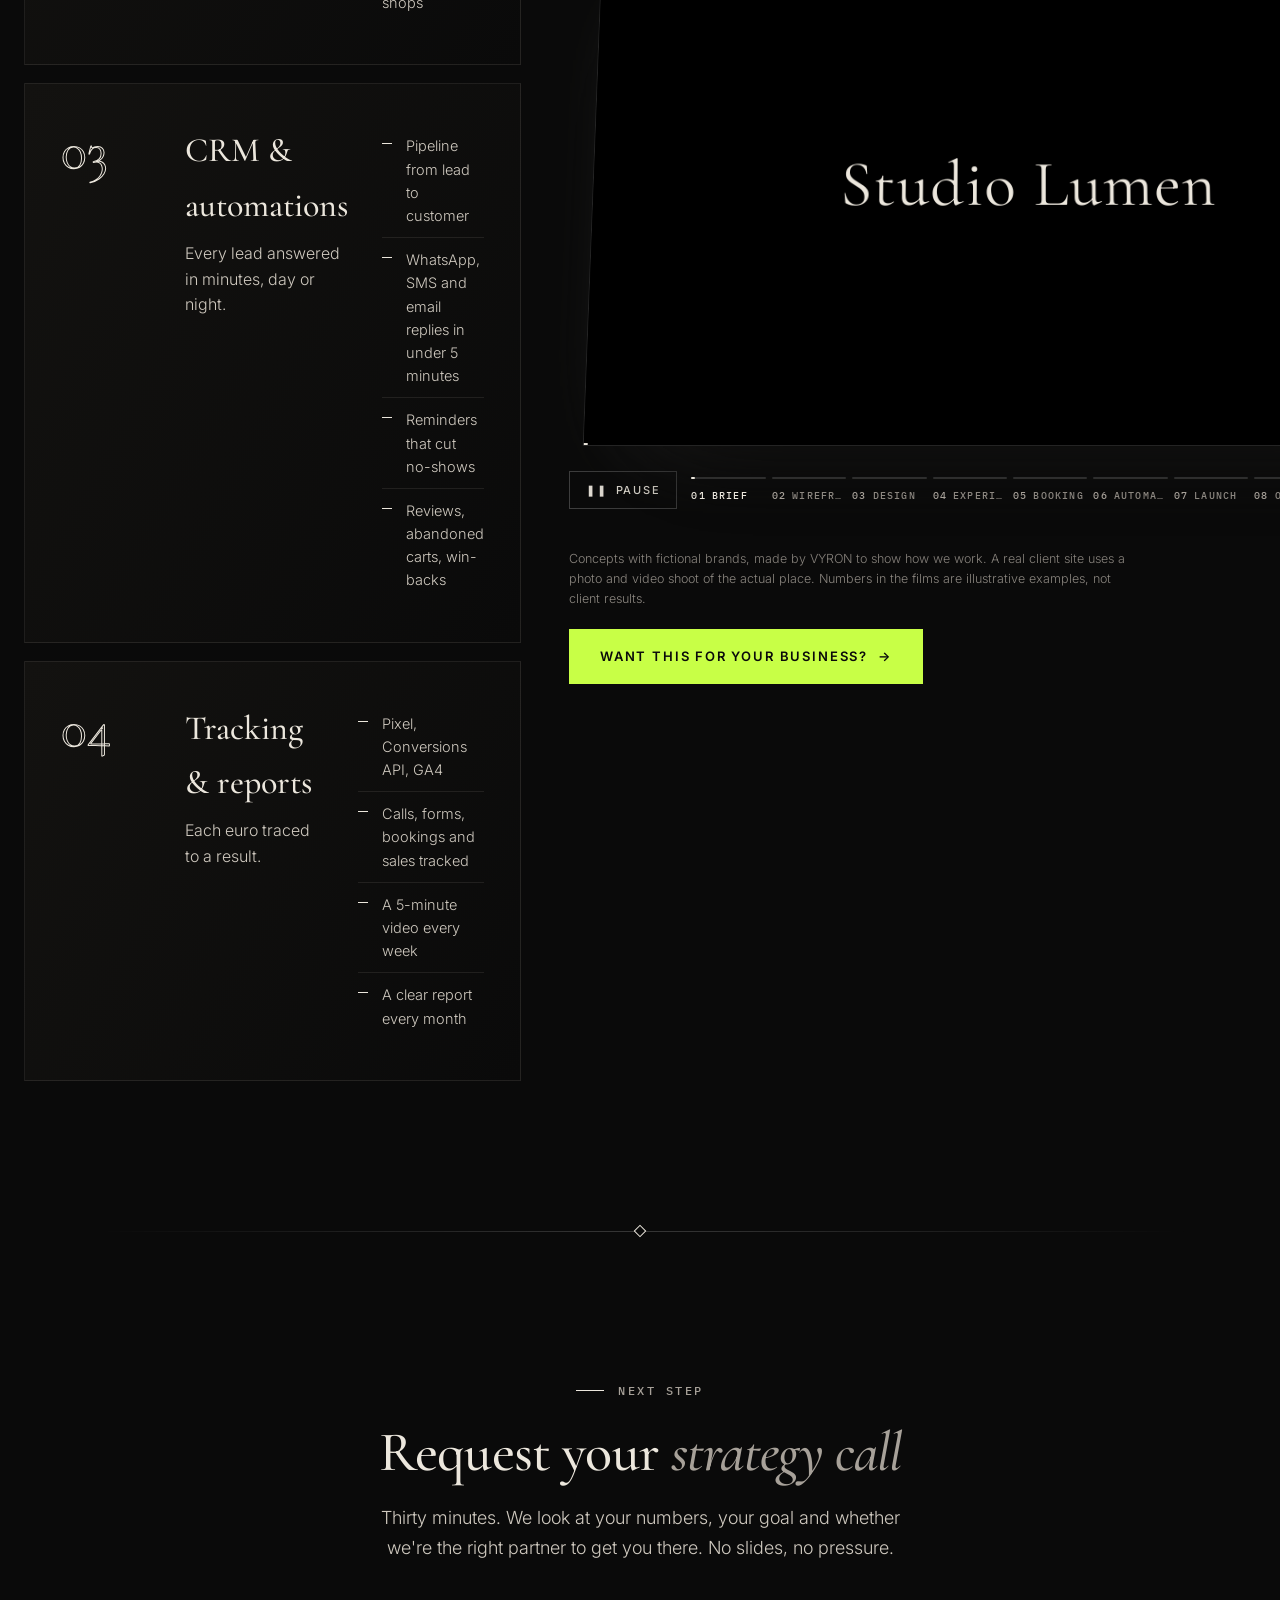
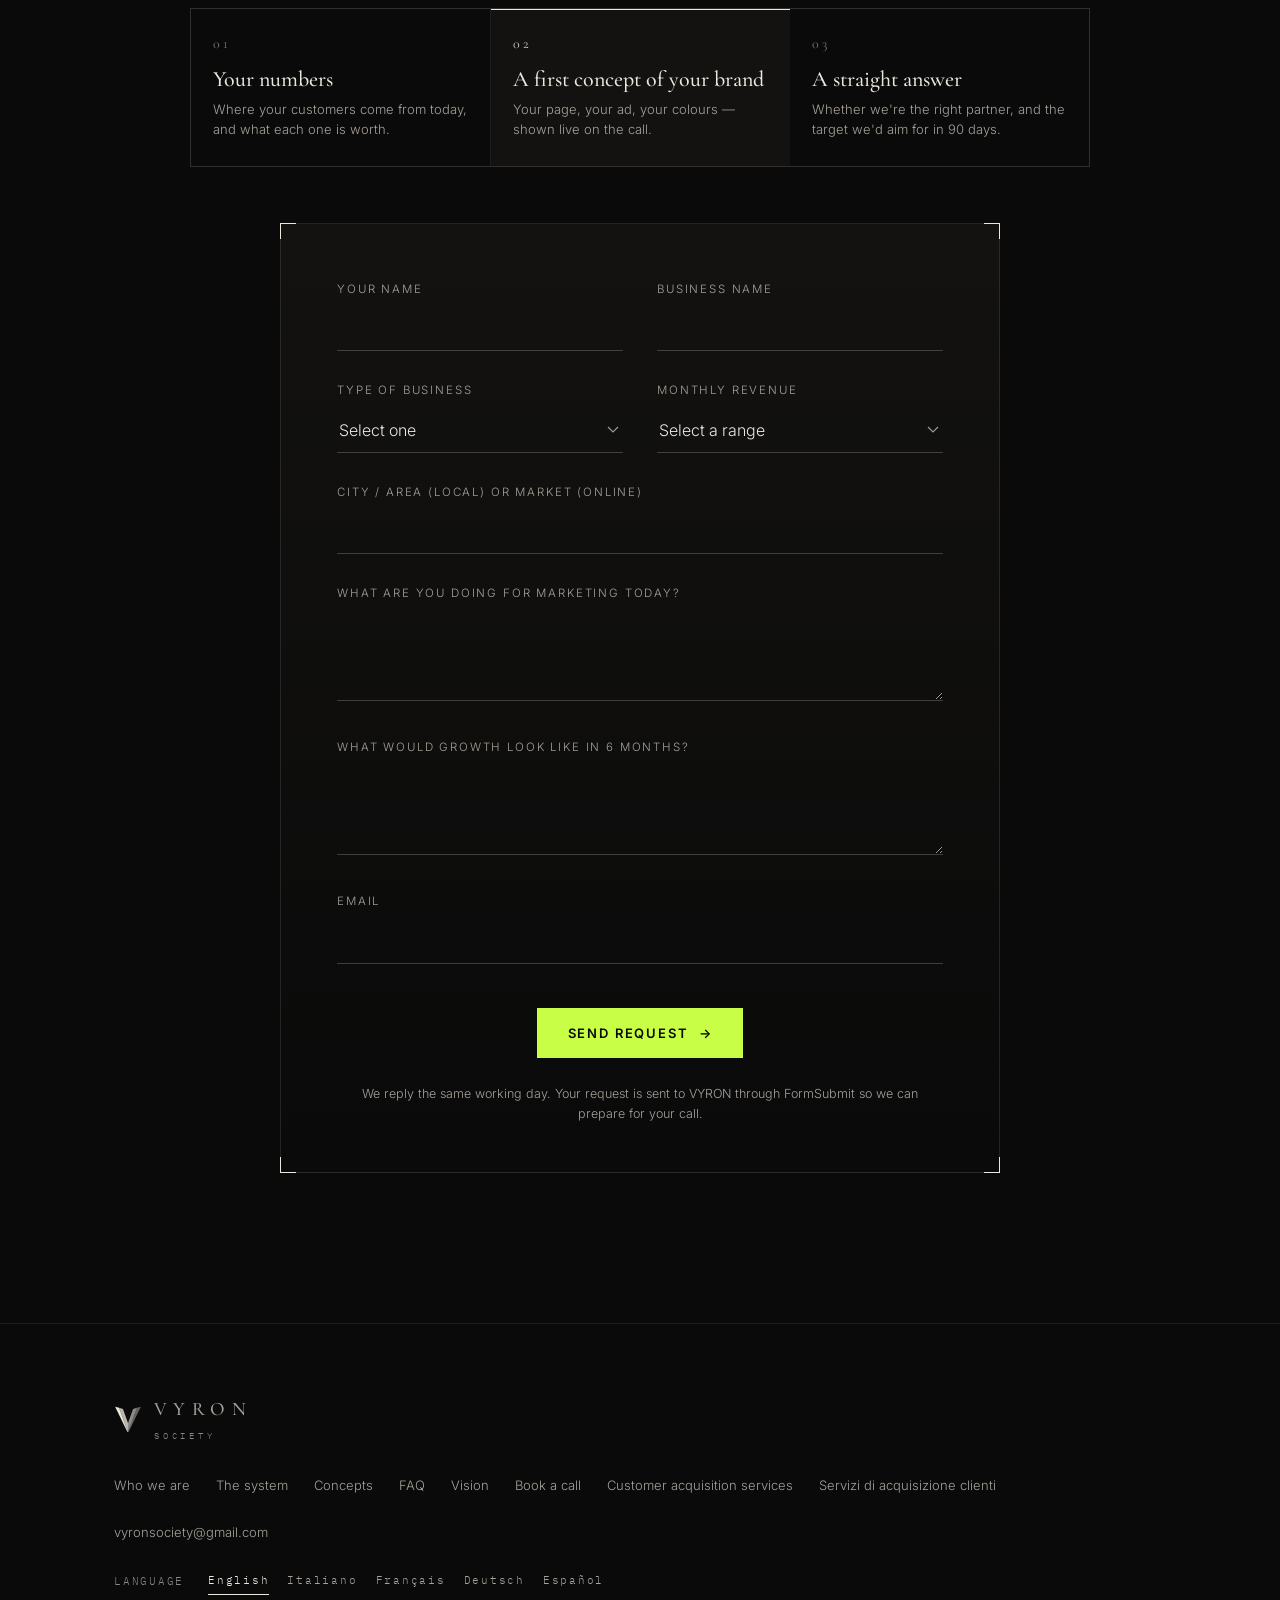
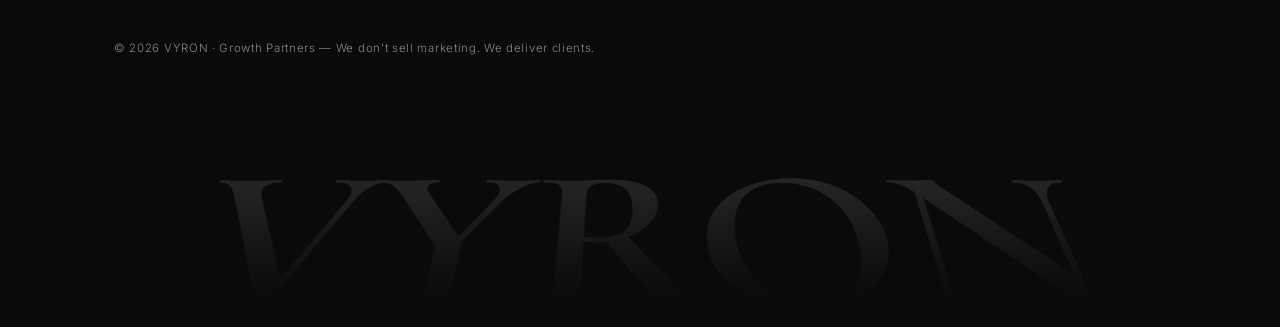
==== commit 0affbdea: "Keep fullscreen films in frame and size the Vision mark" ====
--- a/index.html
+++ b/index.html
@@ -1652,10 +1652,10 @@
   .cn-lock,.cn-lock body{overflow:hidden}
   .cn.full{position:fixed;inset:0;z-index:600;margin:0;background:#000;display:flex;flex-direction:column;padding:14px clamp(12px,2vw,24px) 16px}
   .cn.full .cn-chips{margin:0 0 12px;padding:0;flex-wrap:nowrap;overflow-x:auto;scrollbar-width:none}
-  .cn.full .cn-3d{flex:1;min-height:0;display:flex;perspective:none}
-  .cn.full .cn-screen{flex:1;display:flex;flex-direction:column;box-shadow:none;transform:none;border-color:rgba(255,255,255,.08)}
+  .cn.full .cn-3d{flex:1;min-height:0;display:flex;align-items:center;justify-content:center;container-type:size;perspective:none}
+  .cn.full .cn-screen{width:min(100%,calc((100vh - 132px) * 16 / 9));width:min(100%,calc(100cqh * 16 / 9));aspect-ratio:16/9;display:flex;flex-direction:column;box-shadow:none;transform:none;border:0}
   .cn.full .cn-chrome{display:none}
-  .cn.full .cn-view{flex:1;aspect-ratio:auto;container-type:size}
+  .cn.full .cn-view{flex:1;min-height:0;aspect-ratio:auto;container-type:size}
   .cn.full .cn-ctrl{margin-top:12px}
   @media(prefers-reduced-motion:reduce){.cn-title.on b{animation:none}}
 
@@ -1790,9 +1790,9 @@
   .door-v p{color:#5d5952}
   .door-v i{color:var(--ink-0)}
   .door-mark{width:40px;height:50px;fill:var(--ink-0);margin-bottom:auto}
-  .vision-hero{display:grid;grid-template-columns:180px 1fr;gap:60px;align-items:center;border-top:1px solid var(--line);border-bottom:1px solid var(--line);padding:60px 0}
-  .vision-mark{width:140px;height:175px;fill:var(--bone)}
-  @media(max-width:700px){.vision-hero{grid-template-columns:1fr;gap:30px}.vision-mark{width:80px;height:100px}}
+  .vision-hero{display:grid;grid-template-columns:180px minmax(0,1fr);gap:60px;align-items:center;border-top:1px solid var(--line);border-bottom:1px solid var(--line);padding:60px 0}
+  .vision-mark{display:block;width:min(100%,150px);height:auto;aspect-ratio:1;color:var(--bone);fill:none}
+  @media(max-width:700px){.vision-hero{grid-template-columns:minmax(0,1fr);gap:30px}.vision-mark{width:min(100%,80px)}}
   .five{list-style:none;margin-top:44px;border-top:1px solid var(--line)}
   .five li{display:grid;grid-template-columns:90px 1fr 1.3fr;gap:24px;padding:26px 0;border-bottom:1px solid var(--line);align-items:baseline}
   .five .n{font-family:'Cormorant Garamond',serif;font-size:32px;color:var(--grey-500)}
@@ -1868,7 +1868,6 @@
   .v-emblem{color:var(--bone)}
   .brand .v-emblem{width:28px;height:28px}
   .door-mark{width:52px;height:52px;color:var(--ink-0)}
-  .vision-mark{width:150px;height:150px;color:var(--bone);fill:none}
   .intro-v{width:64px;height:64px;color:#e9e9e9}
   .c3d{width:140px;height:140px;margin:-70px 0 0 -70px}
   .v-sheen{animation:vSheen 5.5s ease-in-out 1.8s infinite}
@@ -1903,7 +1902,7 @@
   .film-x:hover{border-color:var(--bone)}
   .film-box-cap{margin-top:14px;font-family:var(--mono);font-size:11px;letter-spacing:.2em;text-transform:uppercase;color:var(--ash)}
   .case-film{margin:10px 0 0;border:1px solid var(--line);background:#000}
-  .case-film video{width:100%;display:block;aspect-ratio:16/9}
+  .case-film video{width:100%;display:block;aspect-ratio:16/9;object-fit:contain}
 
 
   /* lime, used sparingly: only actions and results that went up */
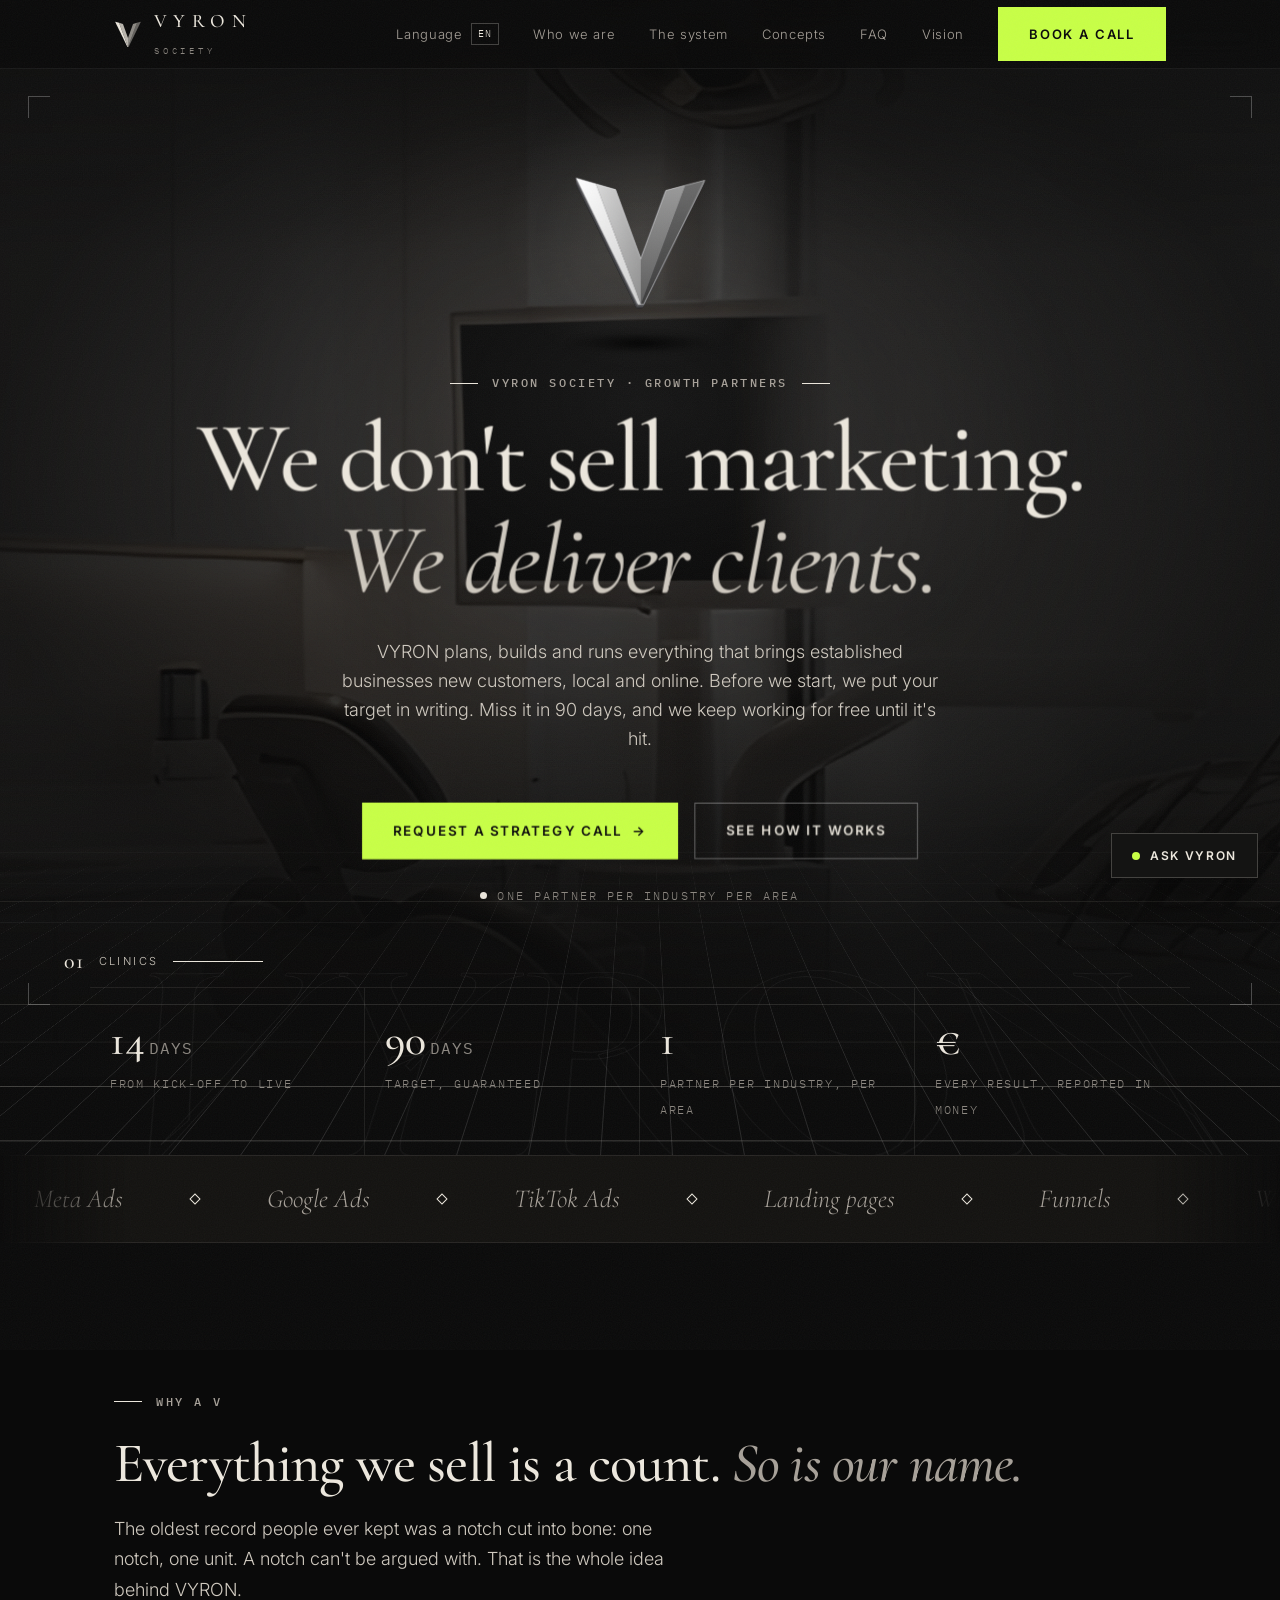
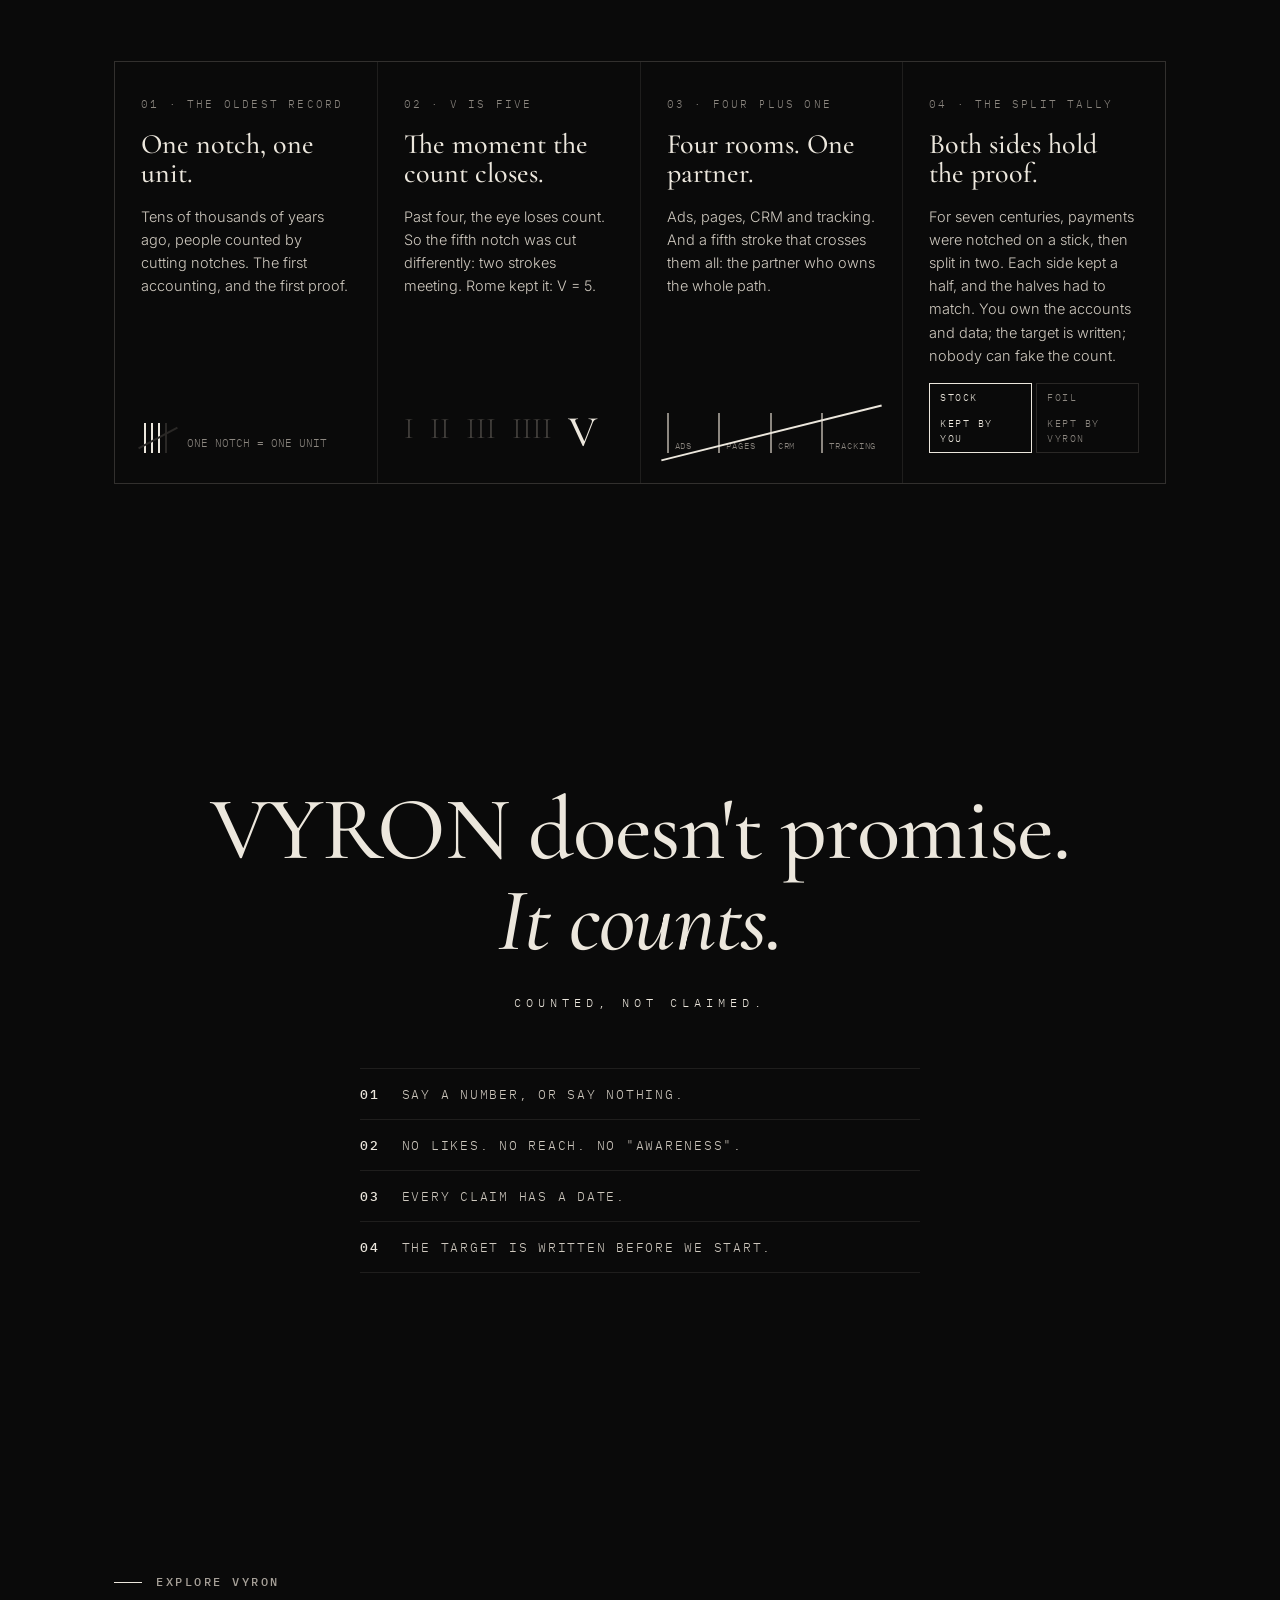
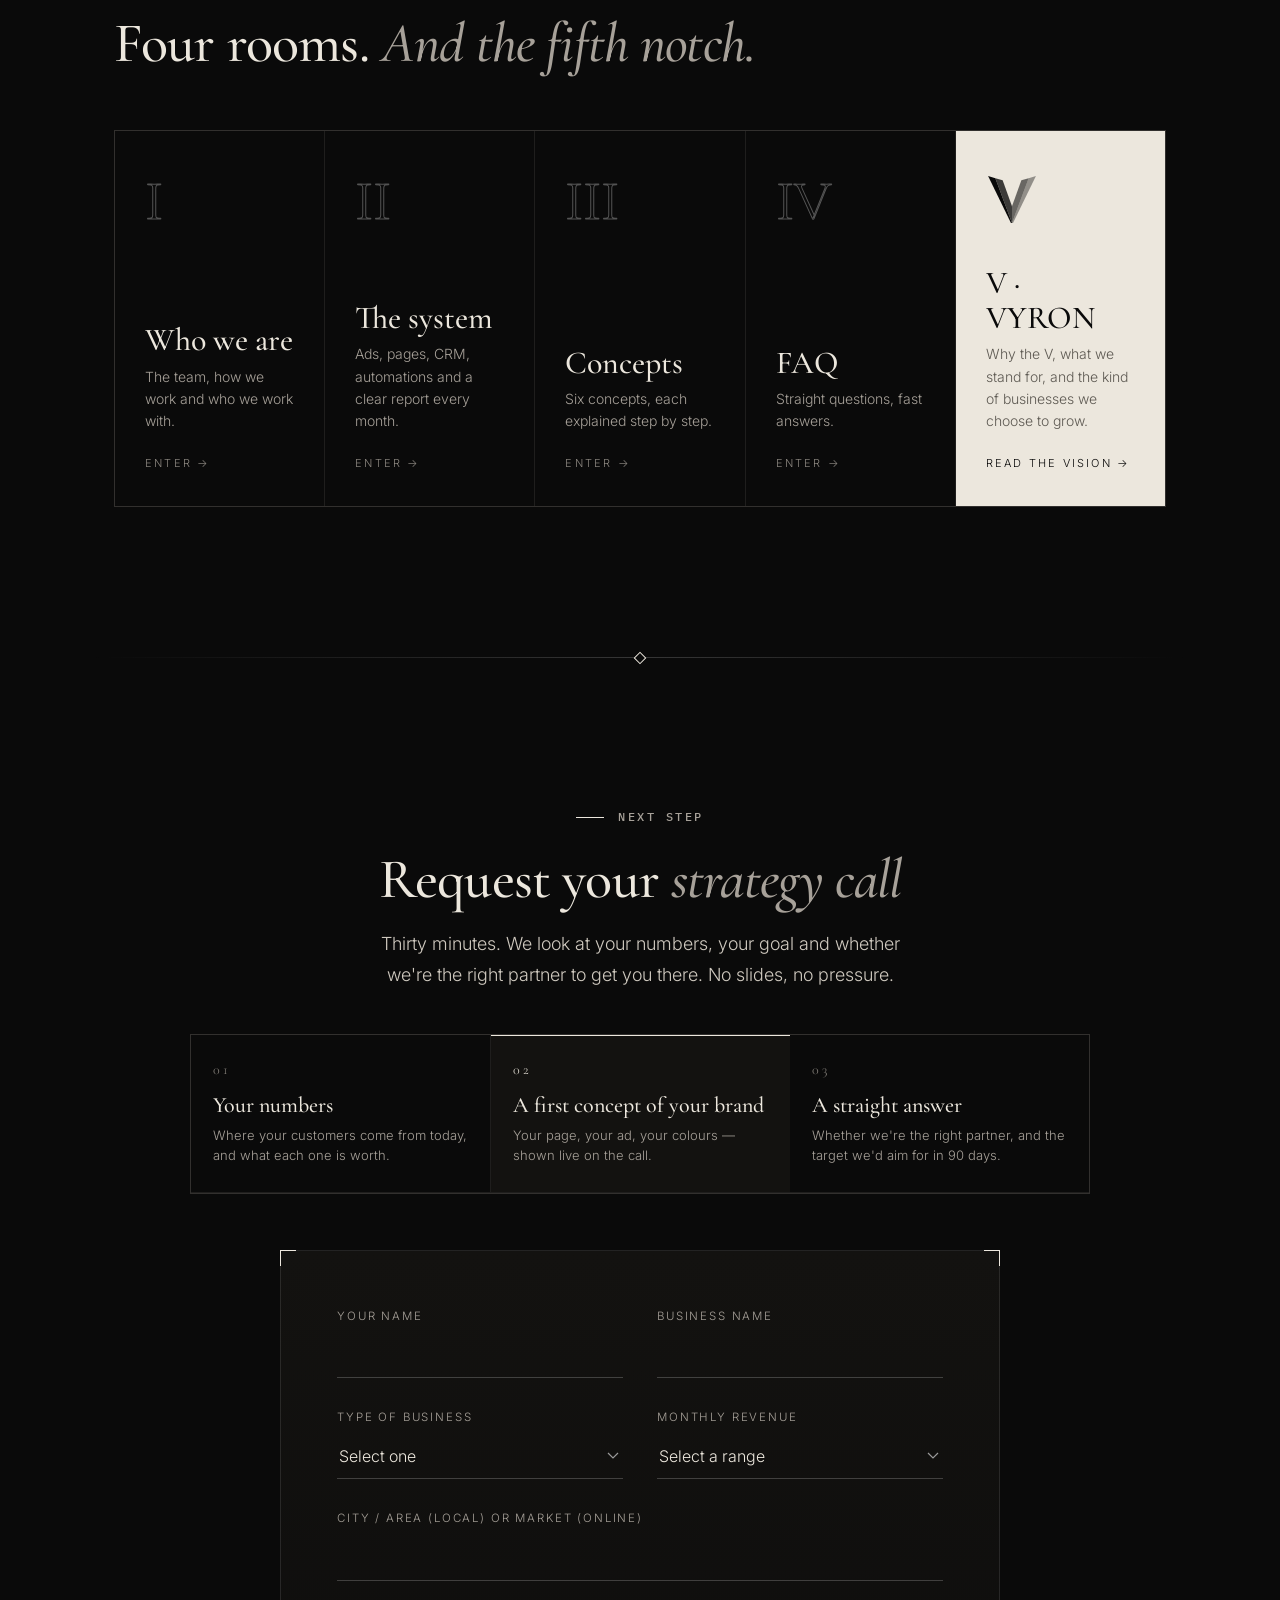
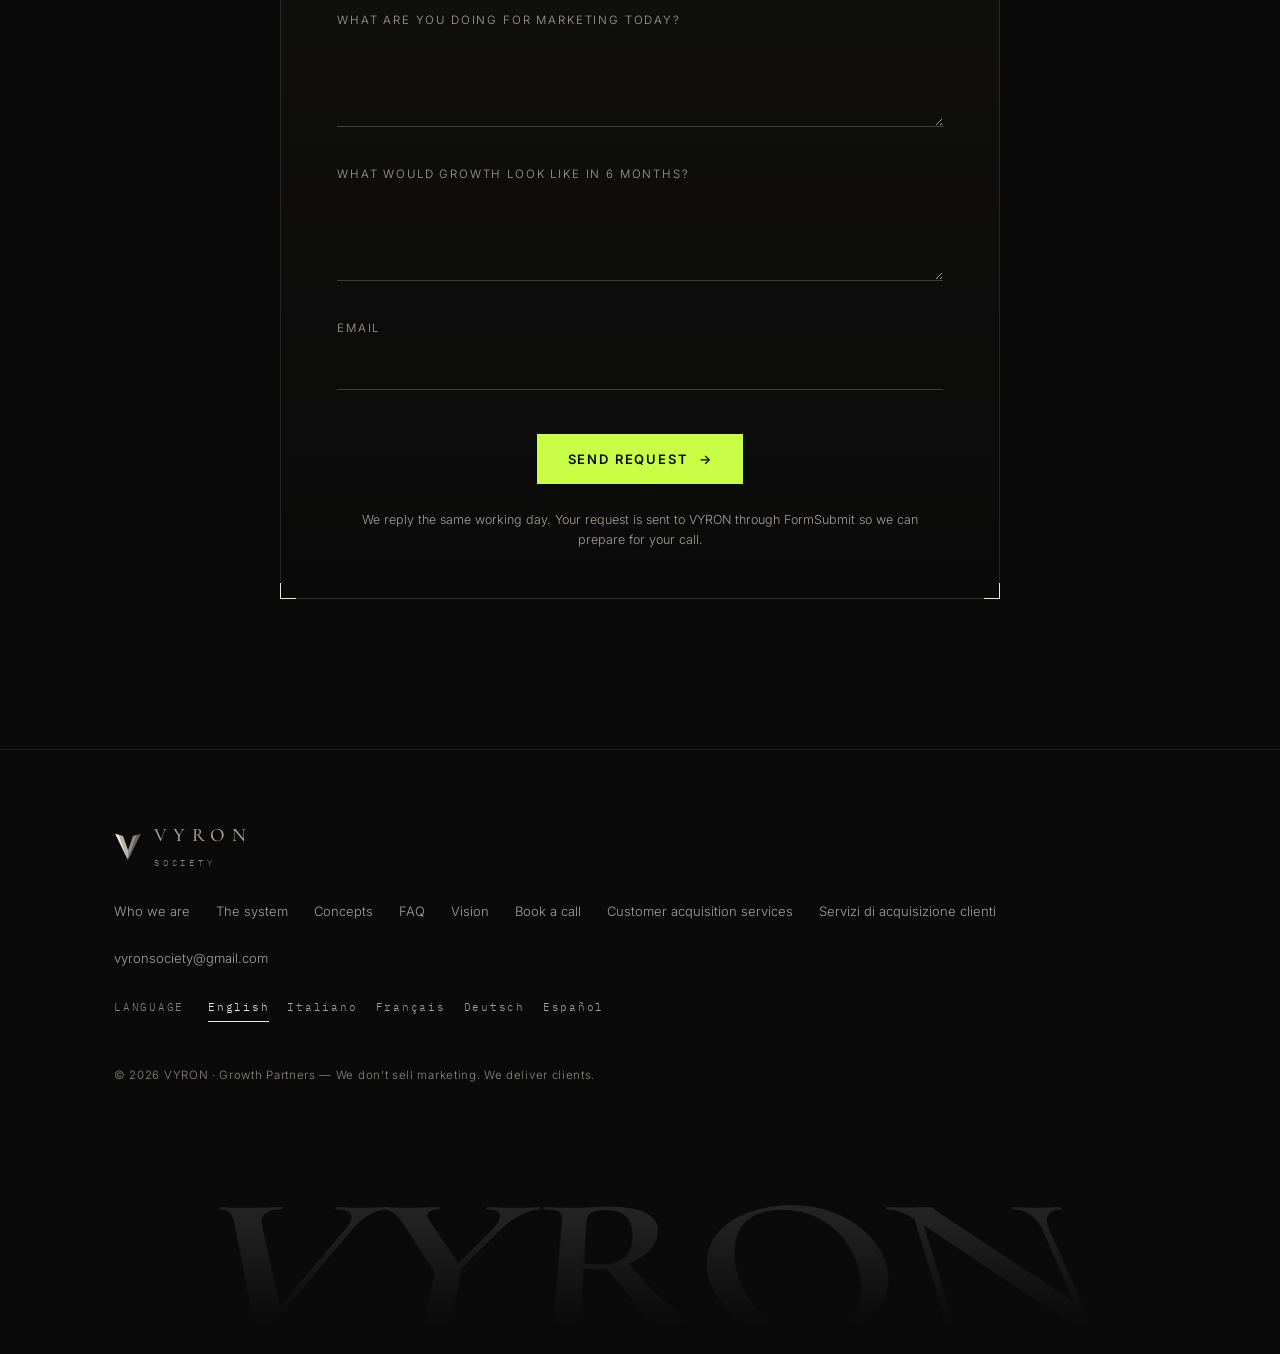
==== commit 4cf93370: "Keep the inline cinema inside The System layout" ====
--- a/index.html
+++ b/index.html
@@ -62,11 +62,11 @@
   .serif{font-family:'Cormorant Garamond',Georgia,serif}
   .wrap{max-width:1100px;margin:0 auto;padding:0 24px;position:relative}
   section{padding:120px 0;position:relative}
-  #system,#who,#process{
+  #who,#process{
     min-height:100vh;min-height:100svh;
     display:flex;align-items:center;
   }
-  #system .wrap,#who .wrap,#process .wrap{width:100%}
+  #who .wrap,#process .wrap{width:100%}
 
   .eyebrow{
     font-size:12px;letter-spacing:.28em;text-transform:uppercase;
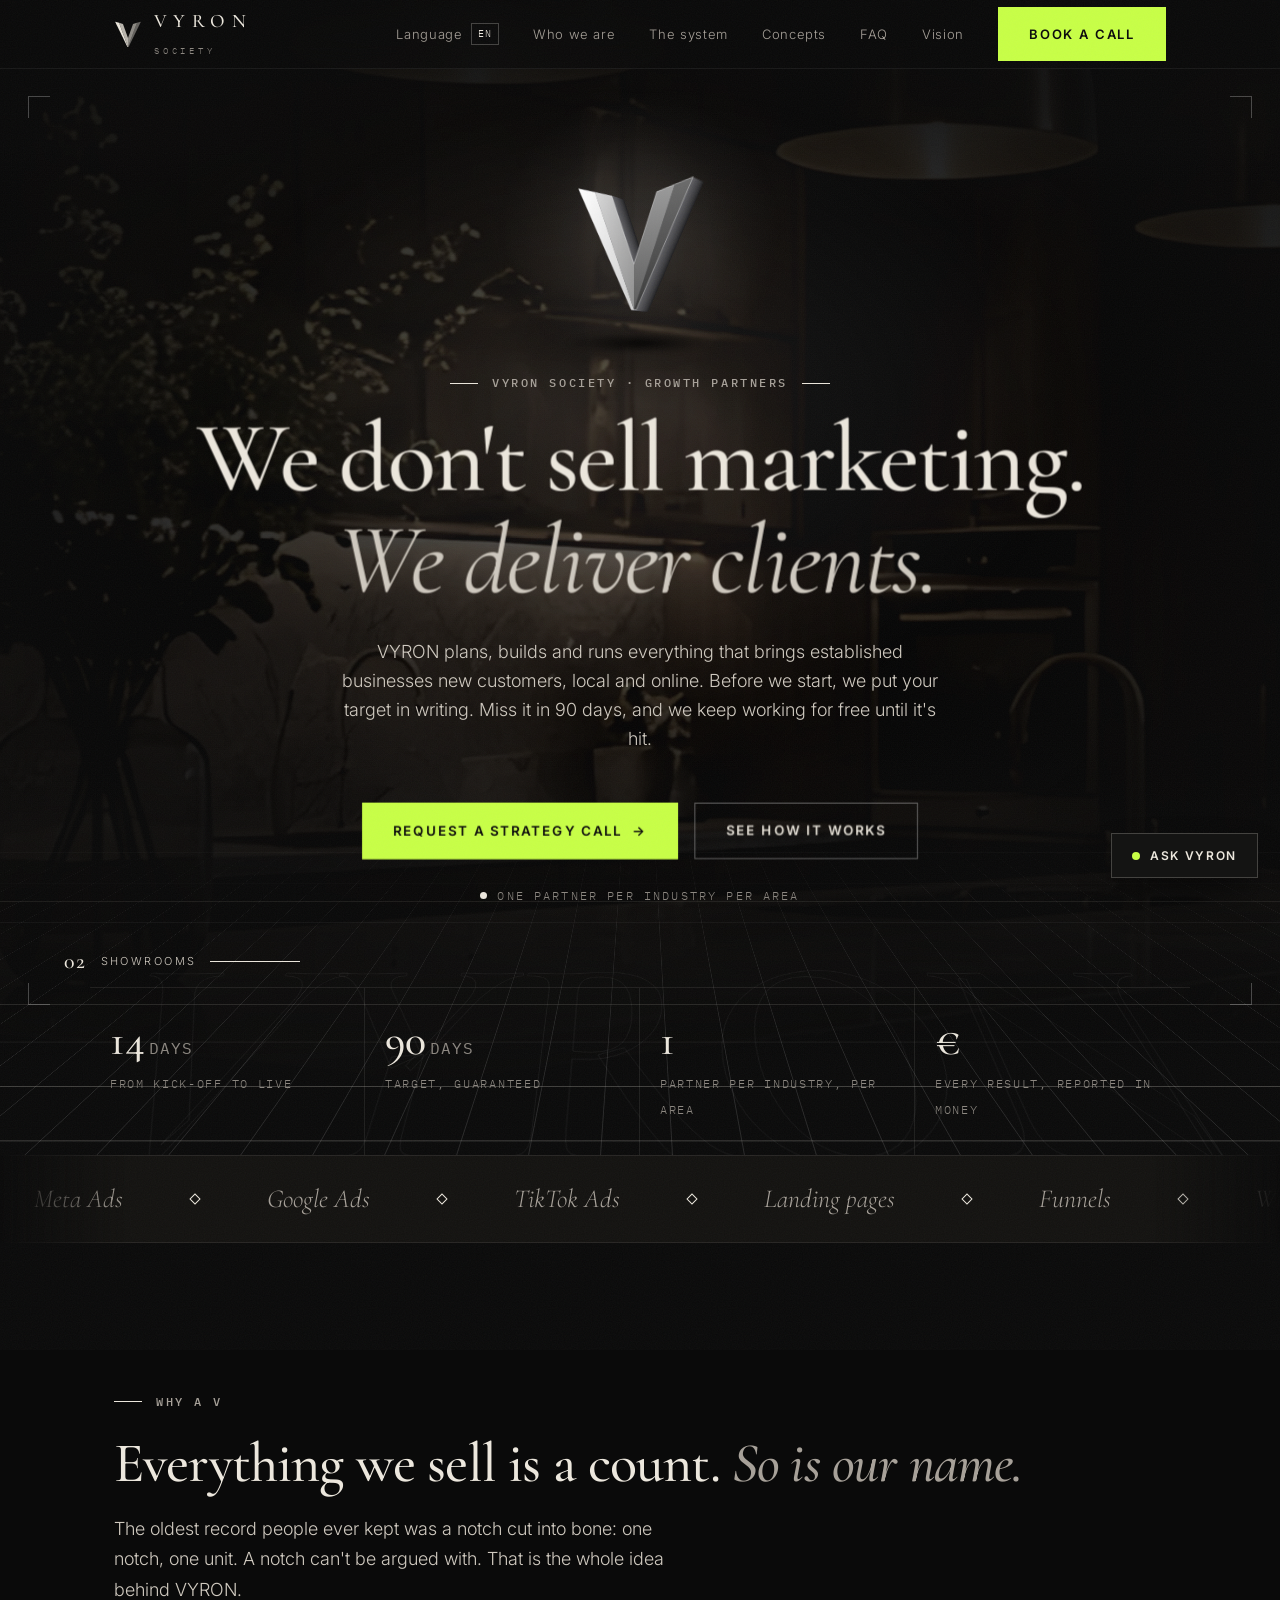
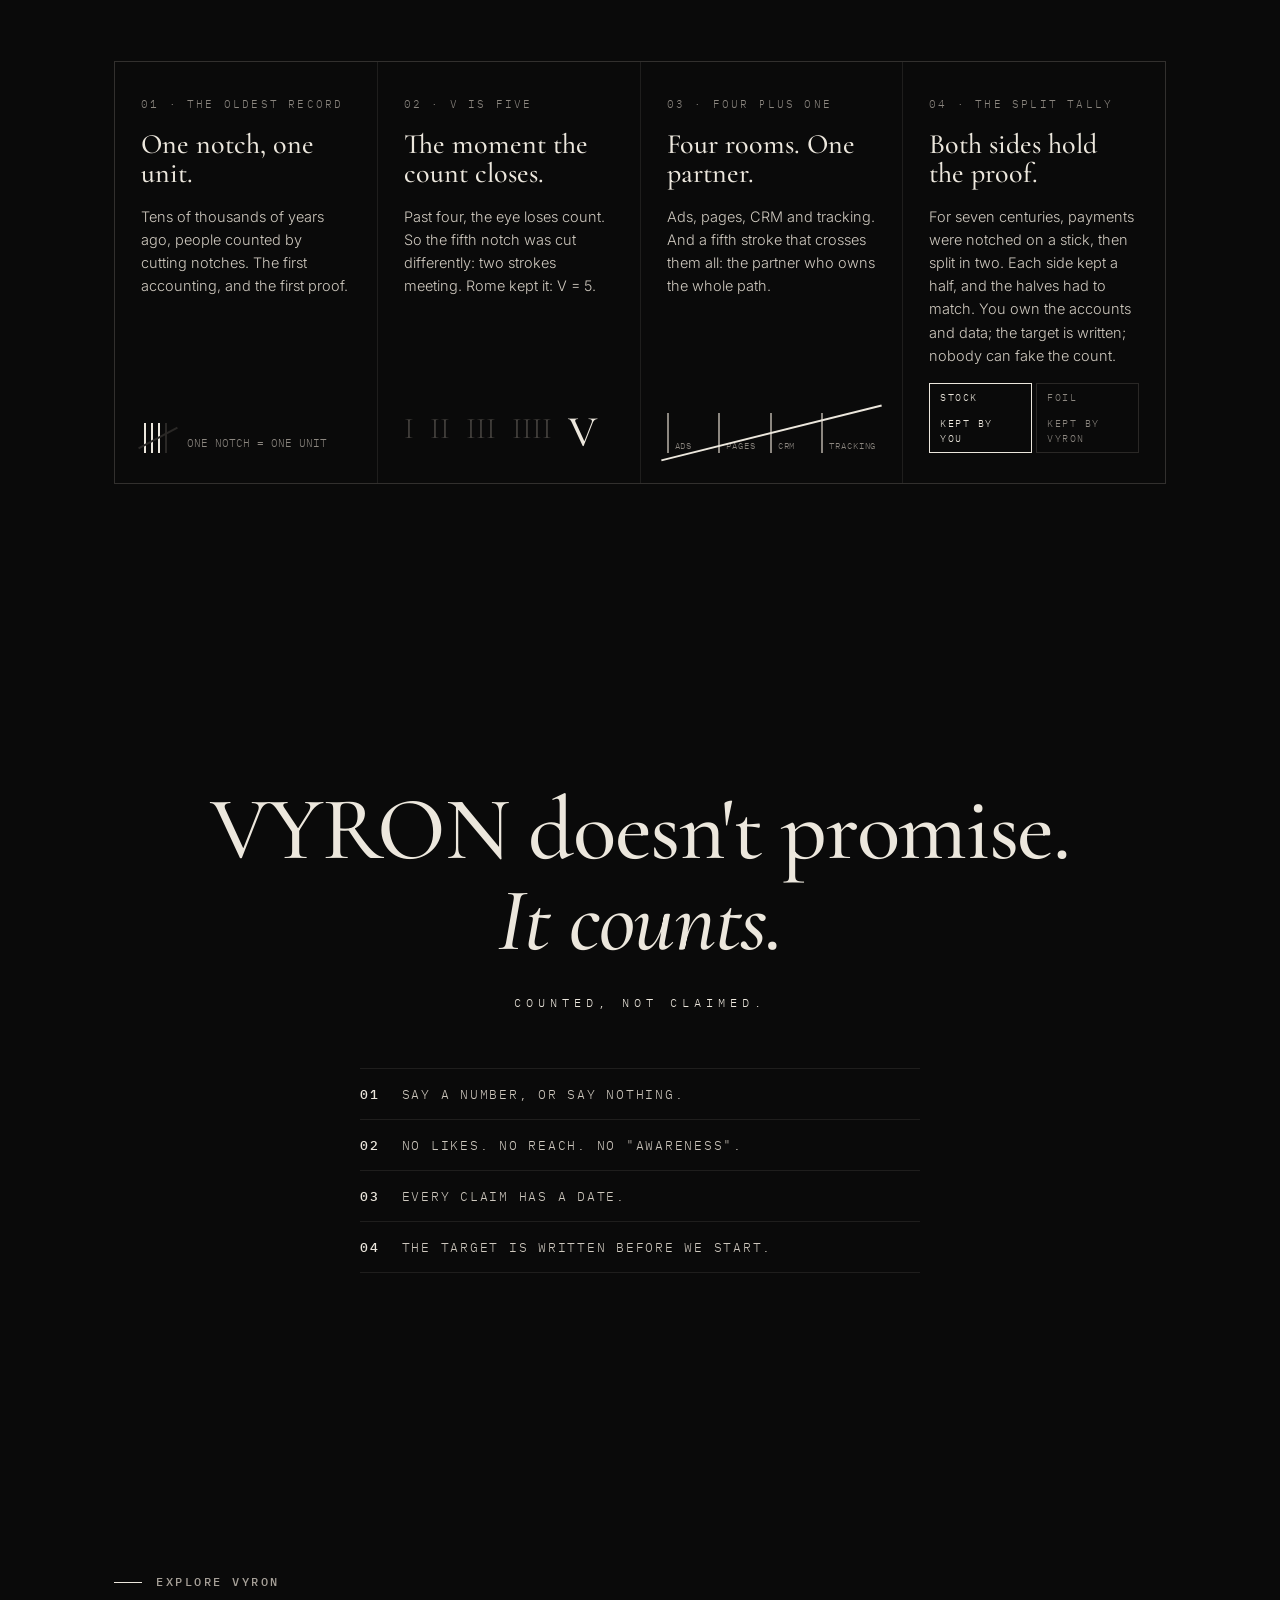
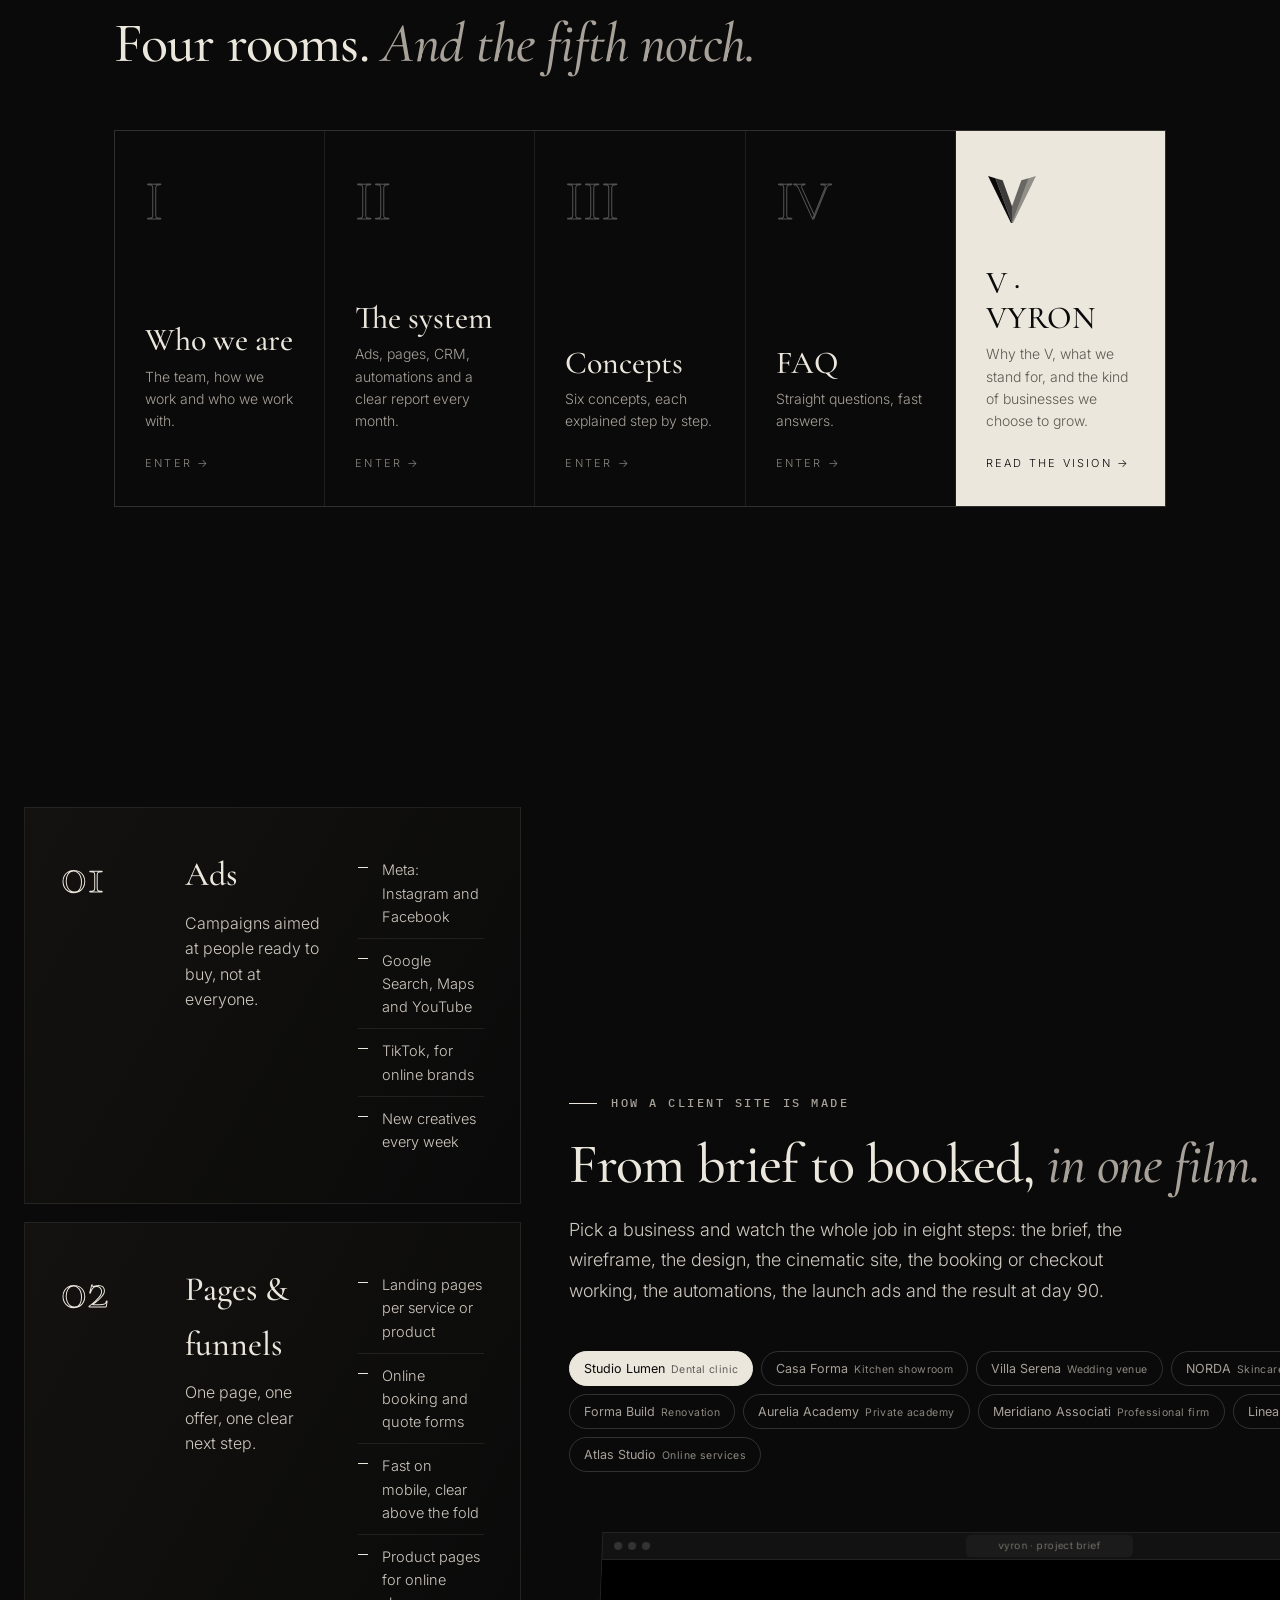
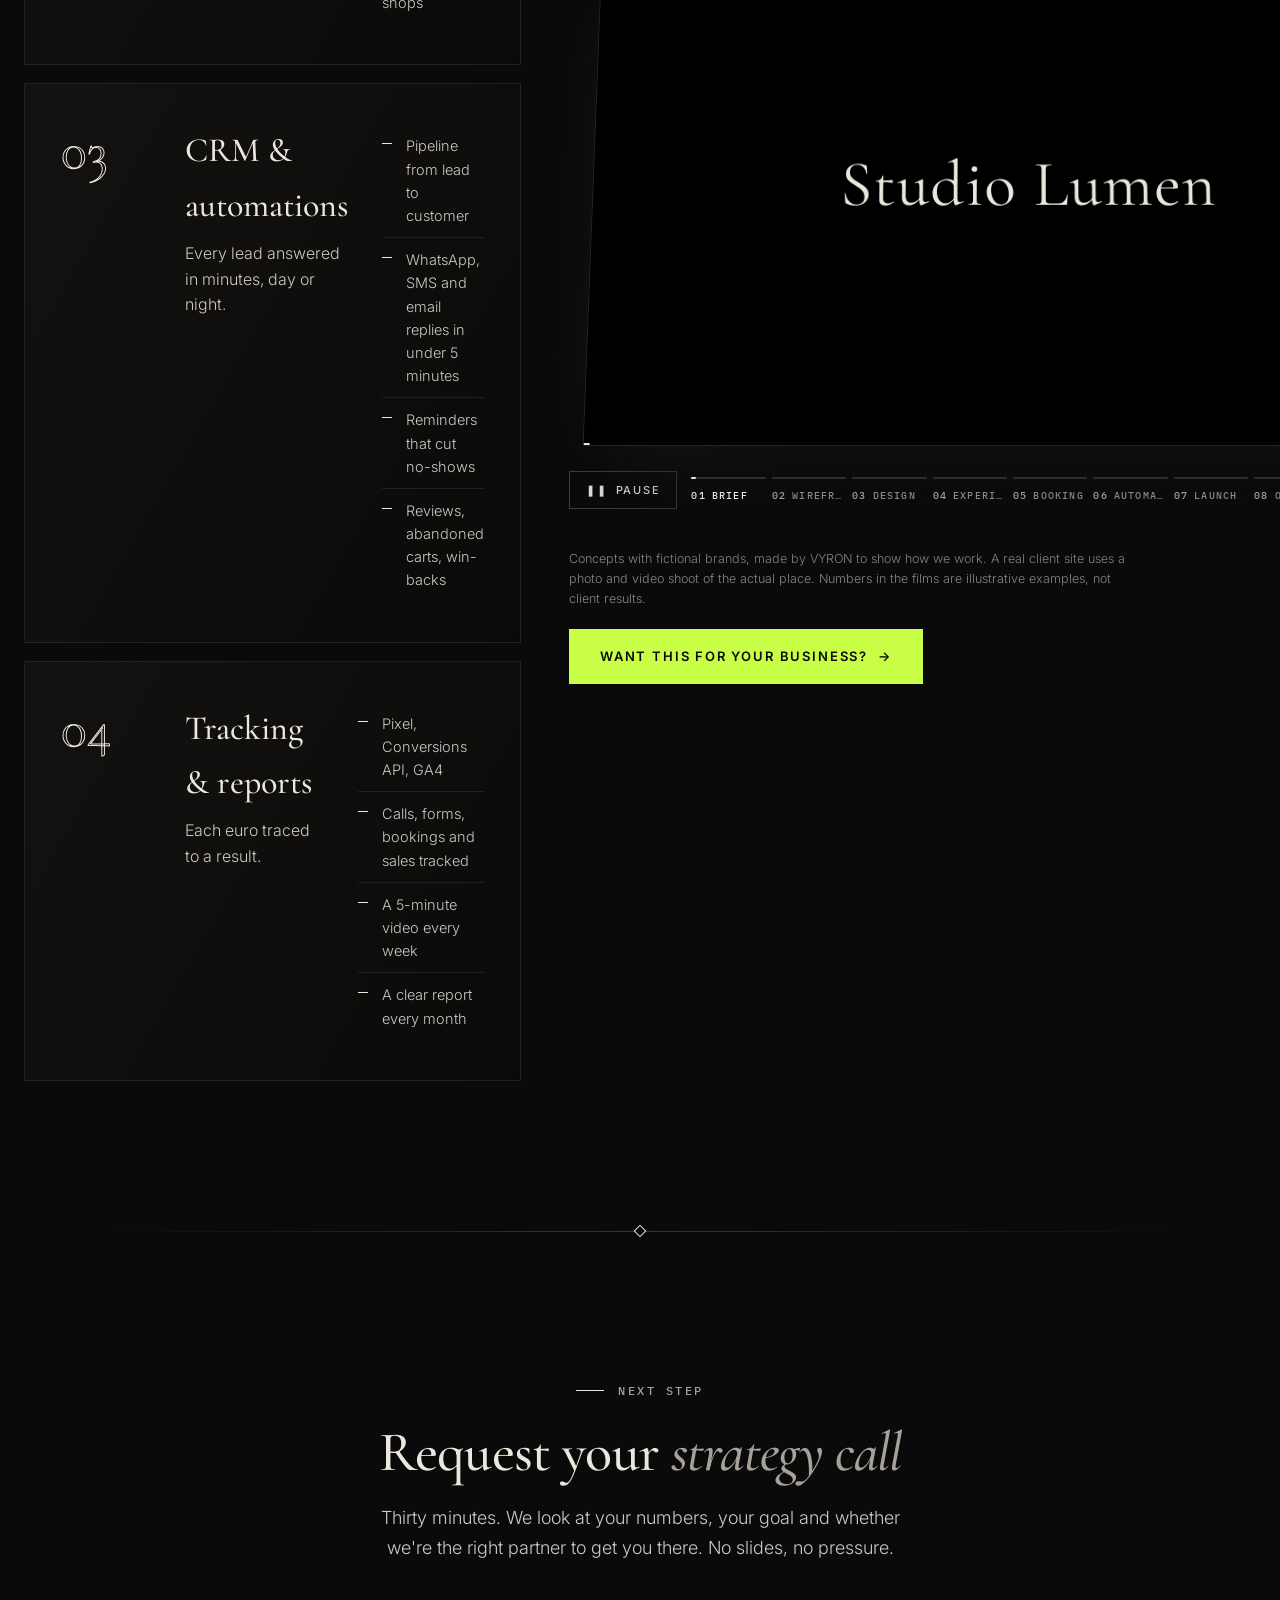
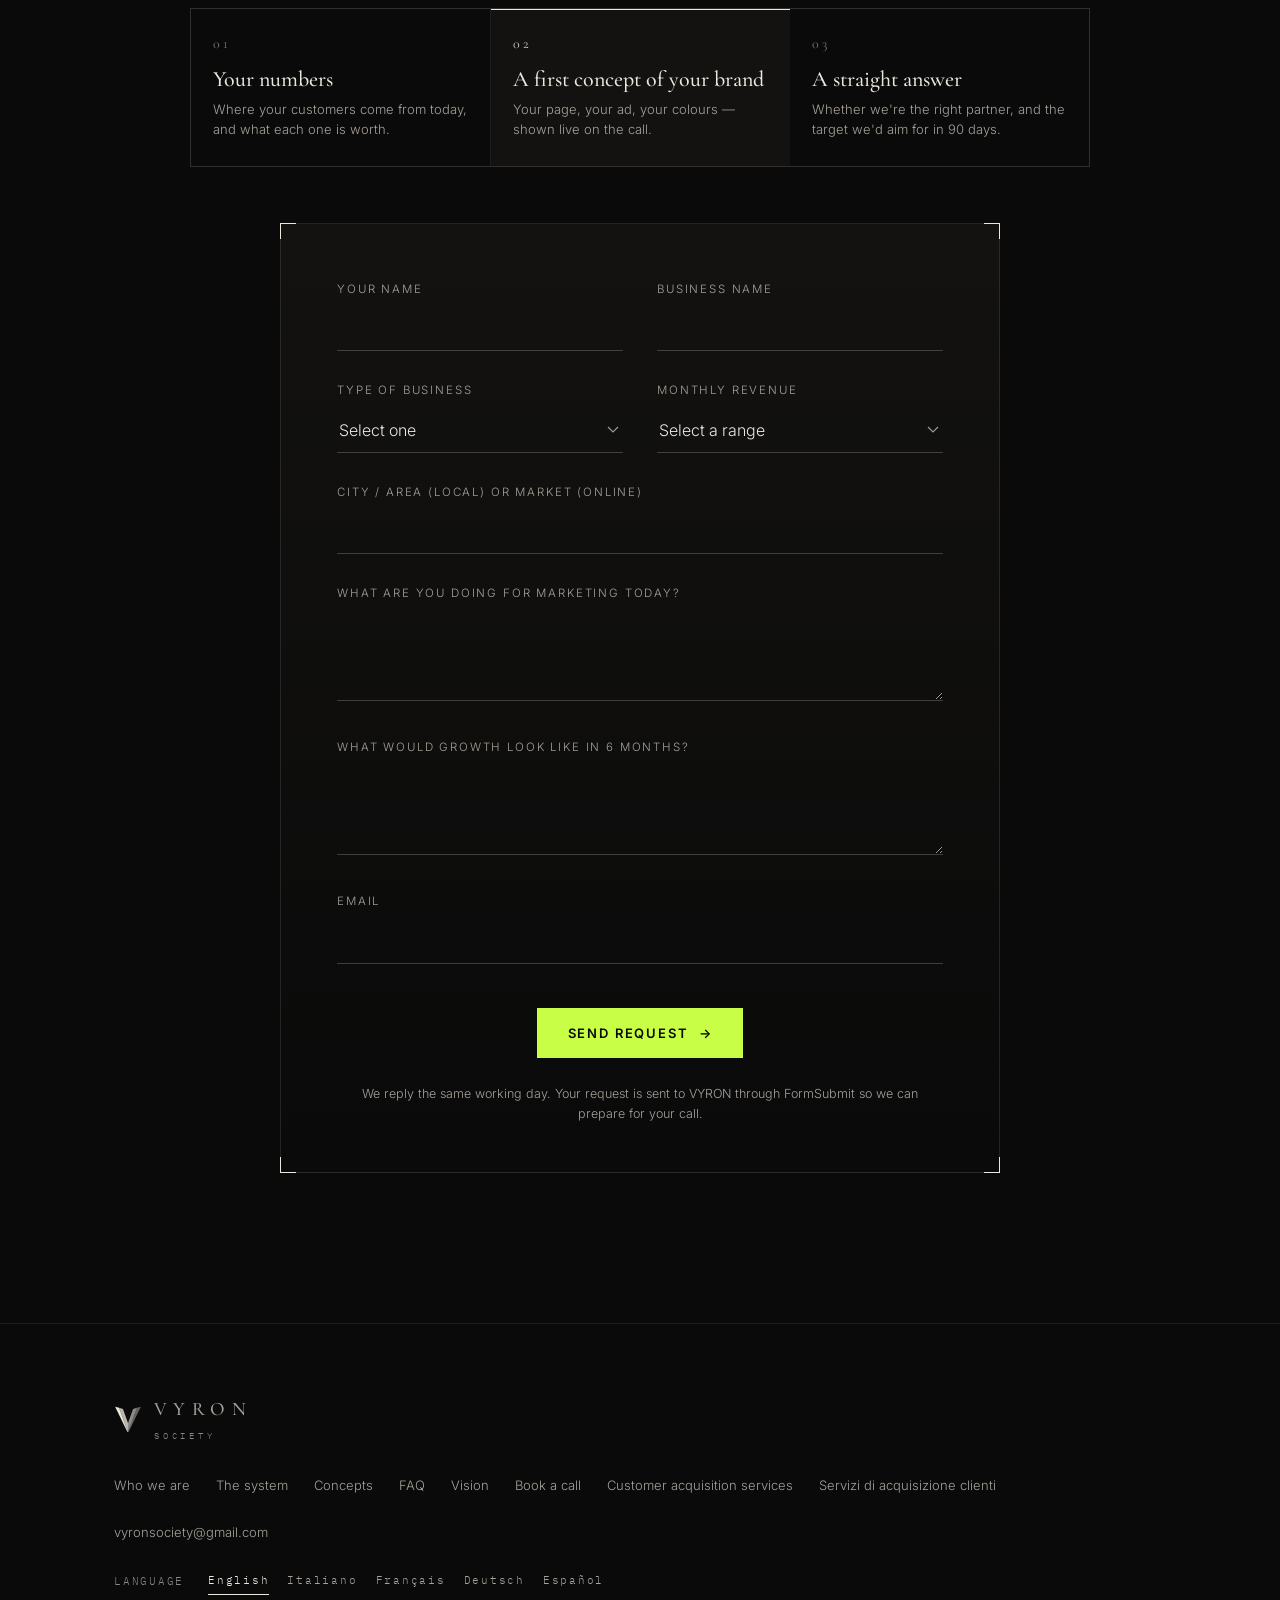
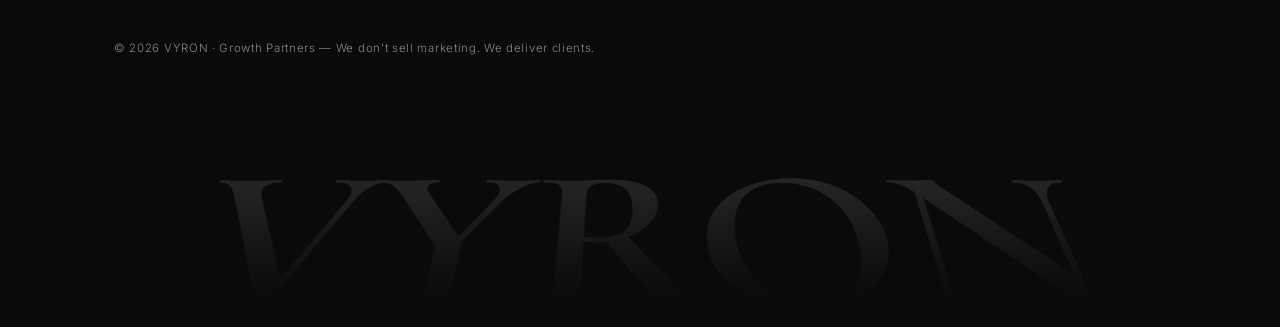
==== commit 7a803d2c: "Revert "Keep the inline cinema inside The System layout" This reverts commit 4cf933709e5337badd31dc2" ====
--- a/index.html
+++ b/index.html
@@ -62,11 +62,11 @@
   .serif{font-family:'Cormorant Garamond',Georgia,serif}
   .wrap{max-width:1100px;margin:0 auto;padding:0 24px;position:relative}
   section{padding:120px 0;position:relative}
-  #who,#process{
+  #system,#who,#process{
     min-height:100vh;min-height:100svh;
     display:flex;align-items:center;
   }
-  #who .wrap,#process .wrap{width:100%}
+  #system .wrap,#who .wrap,#process .wrap{width:100%}
 
   .eyebrow{
     font-size:12px;letter-spacing:.28em;text-transform:uppercase;
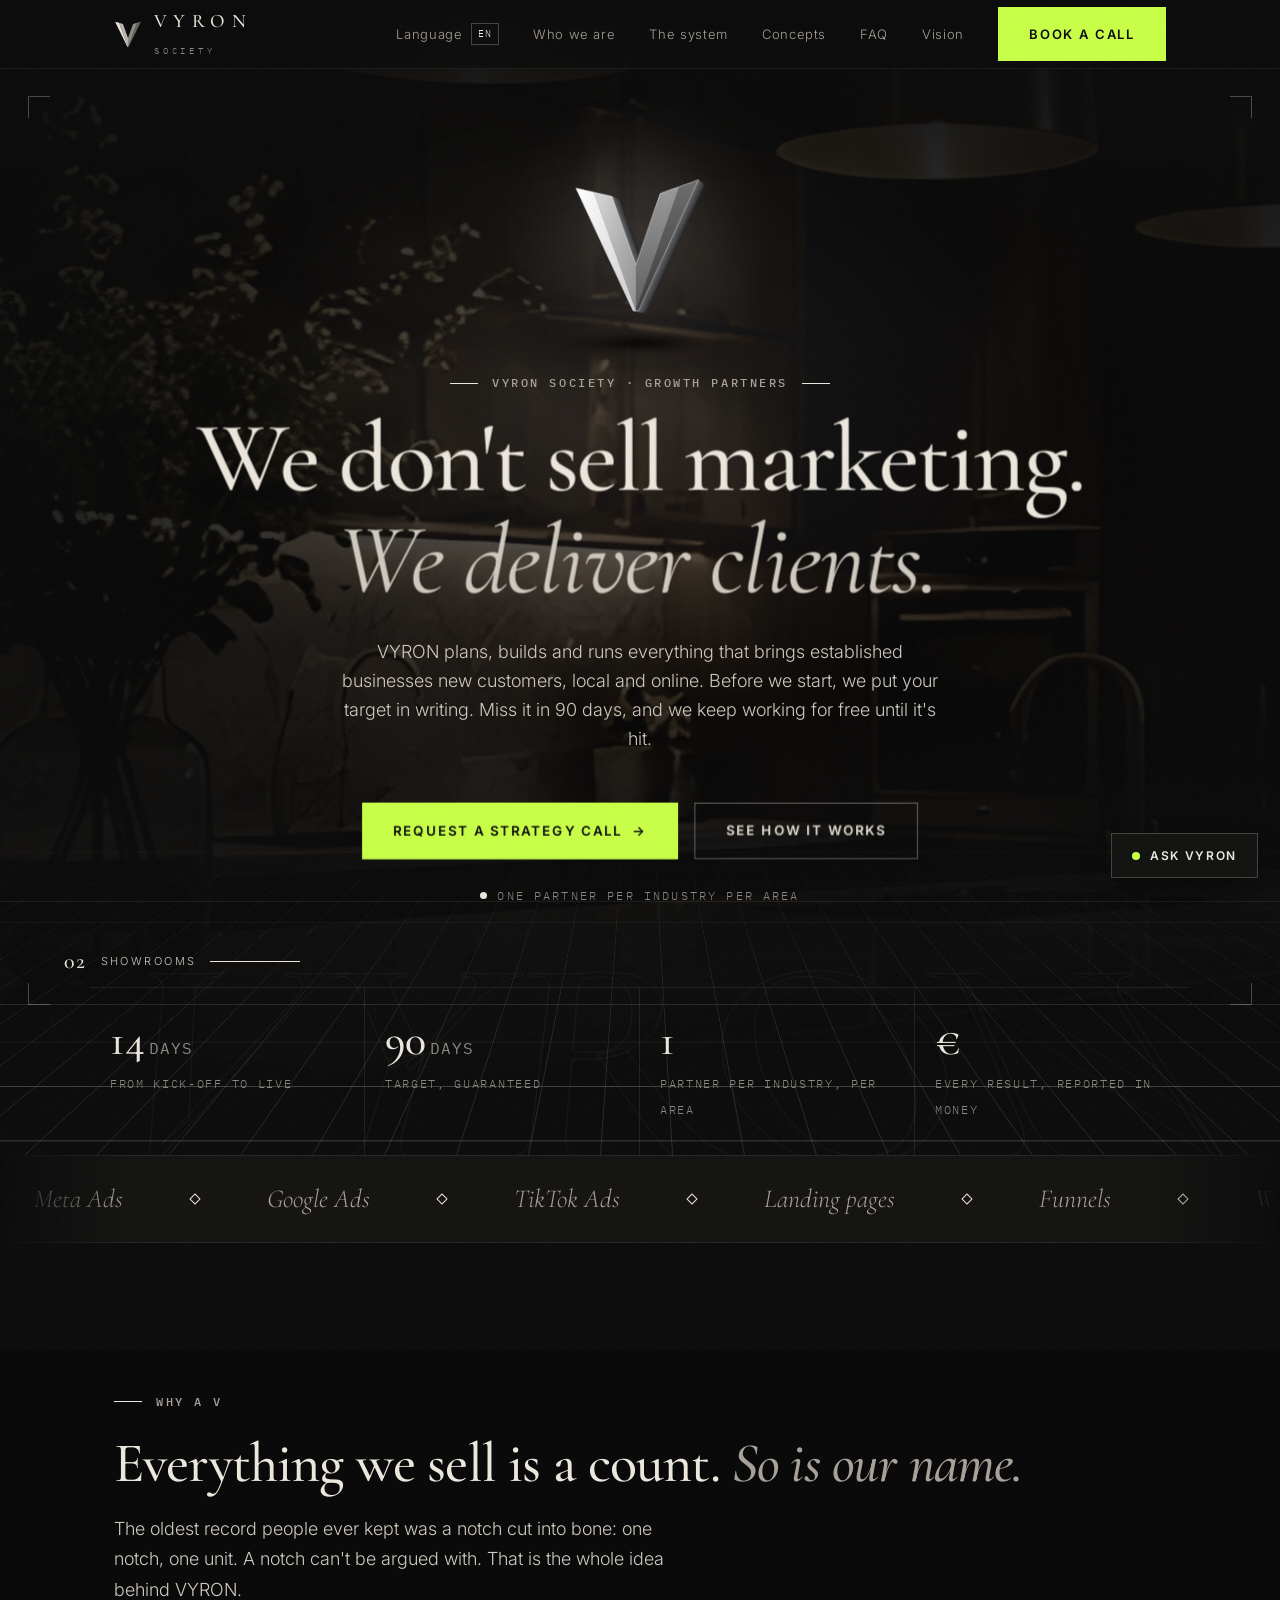
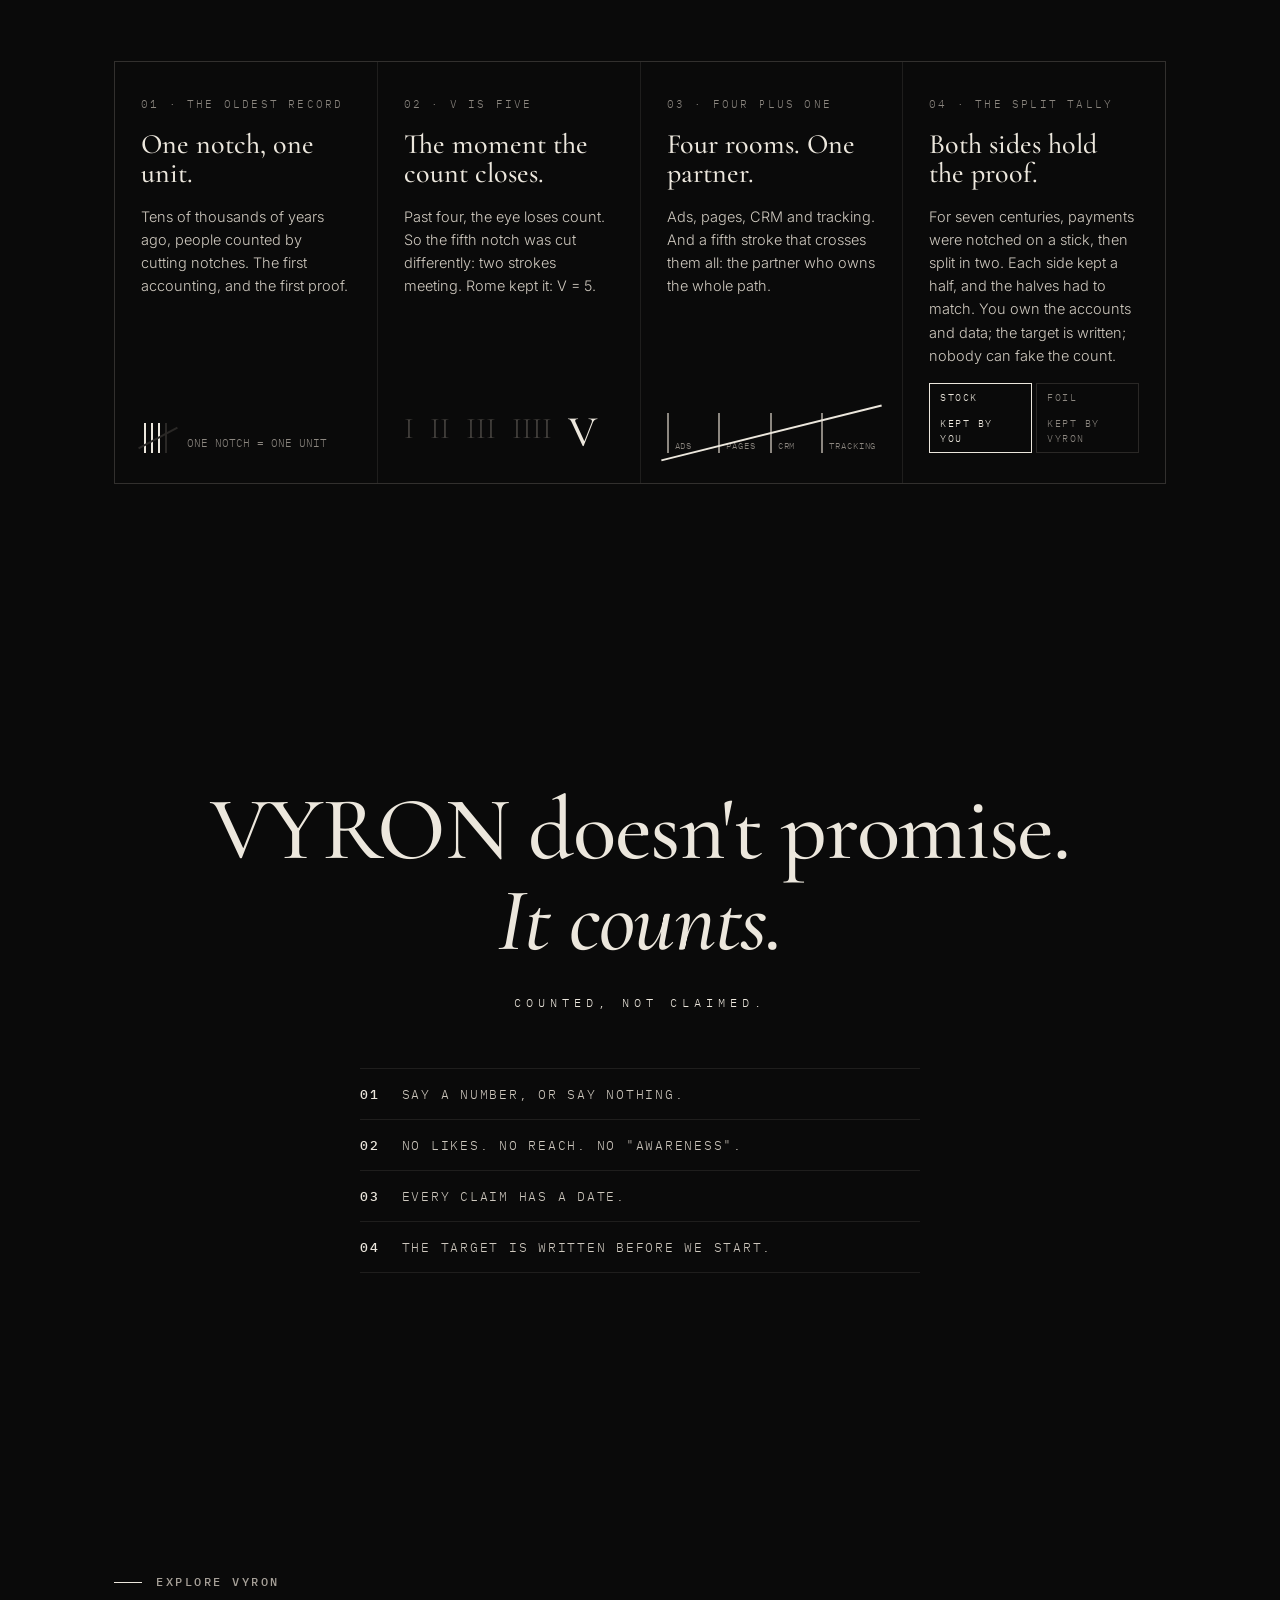
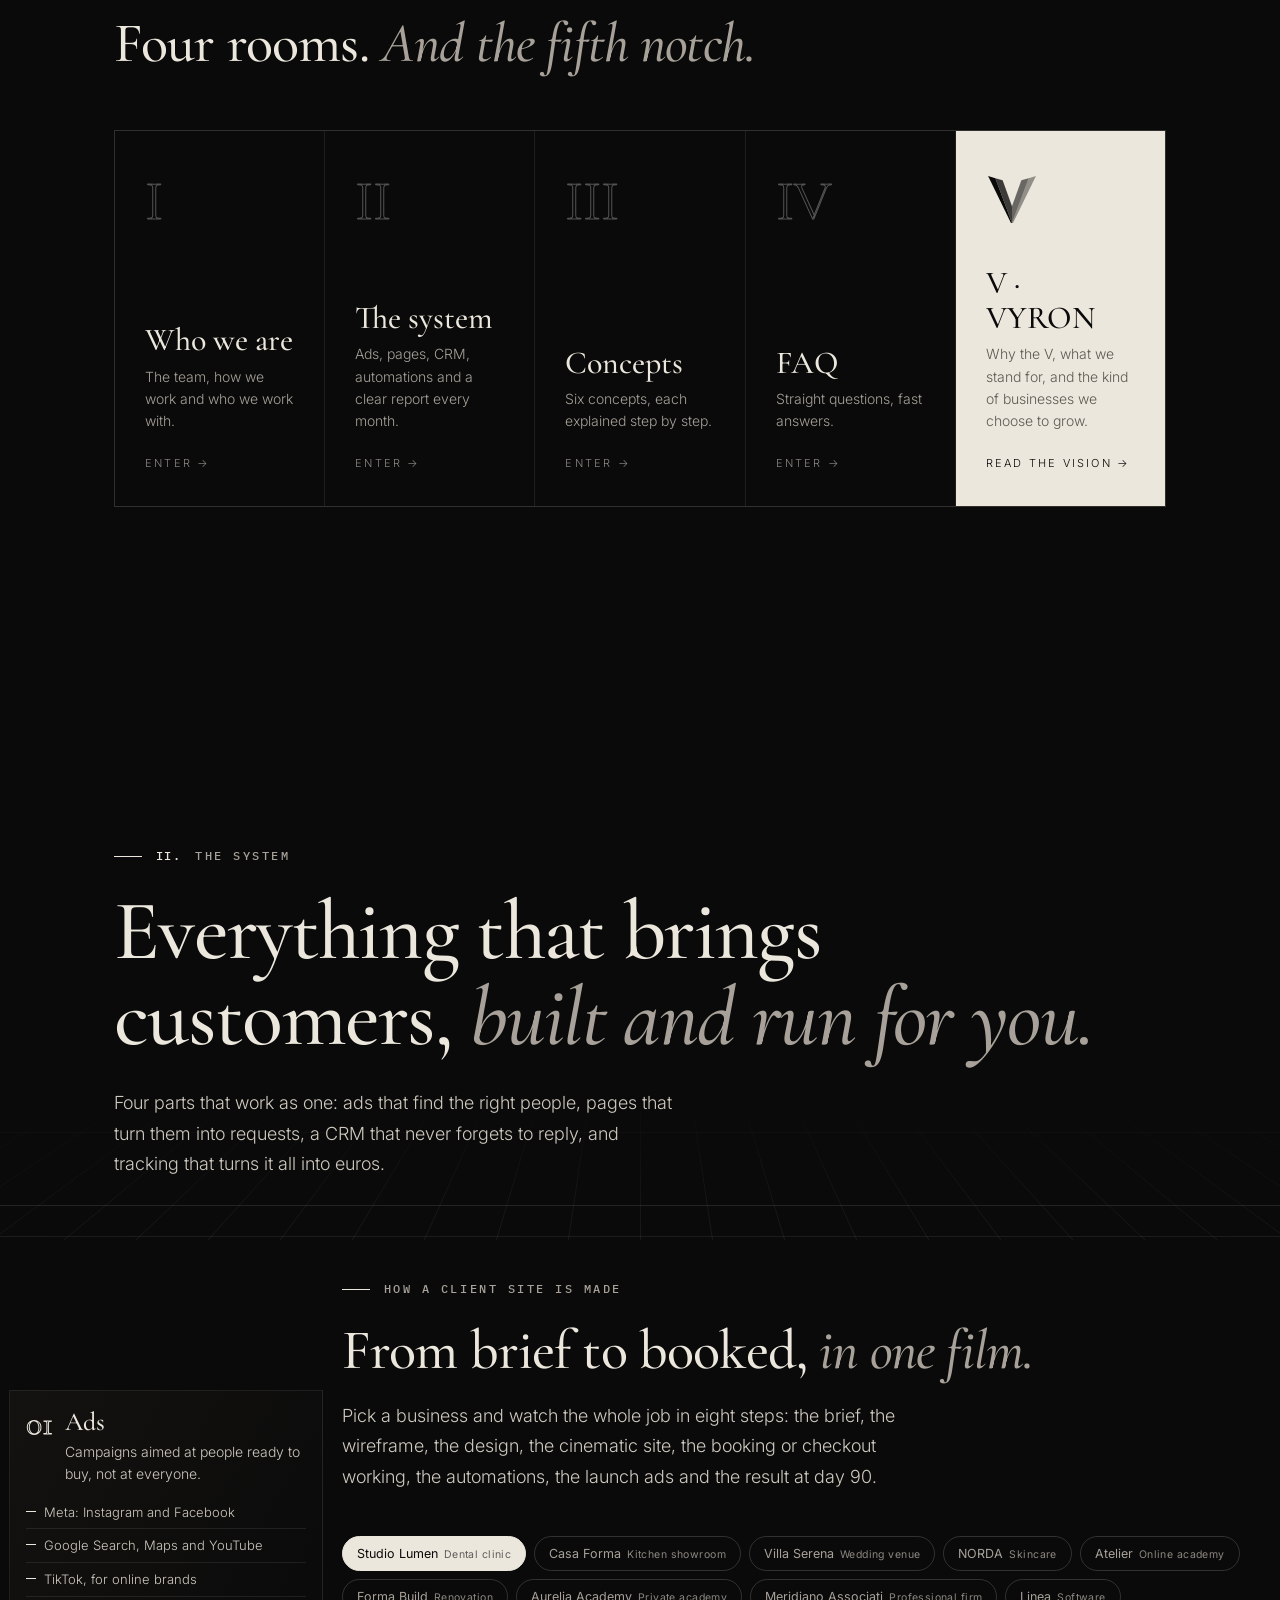
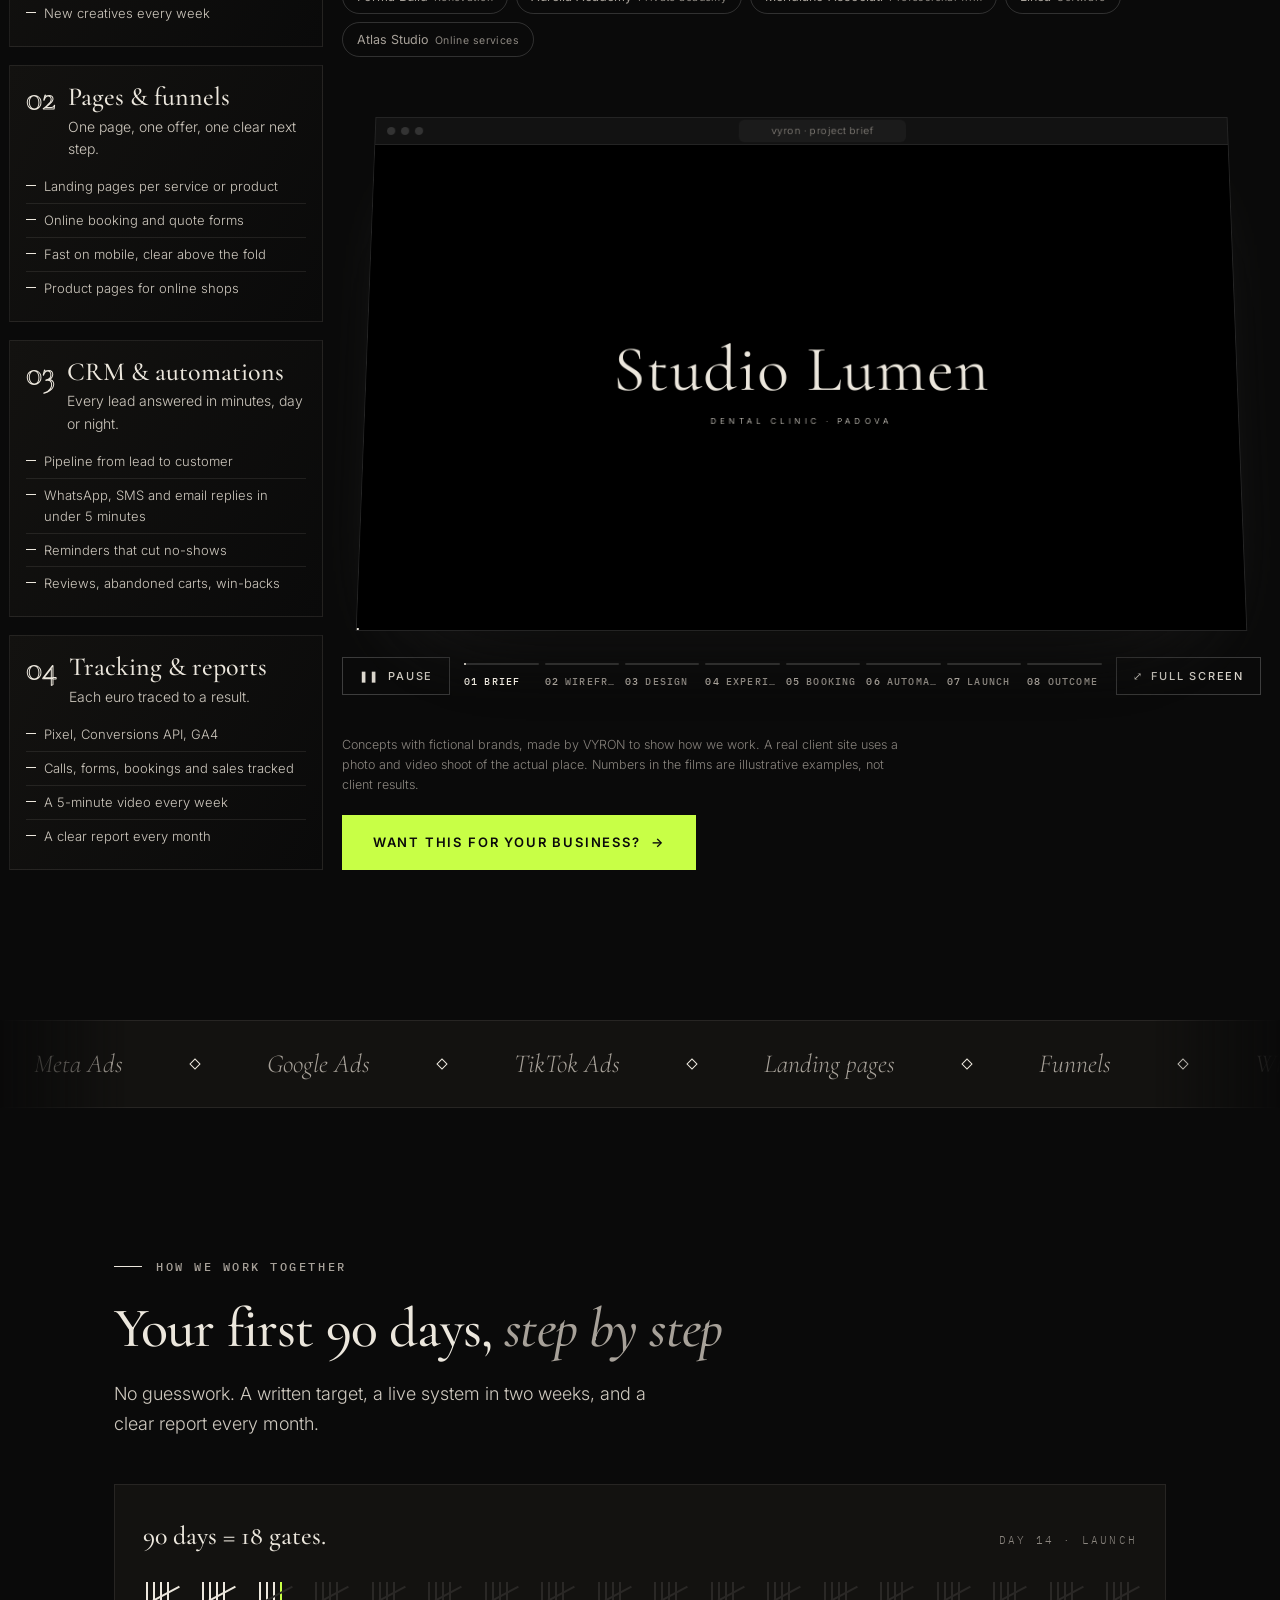
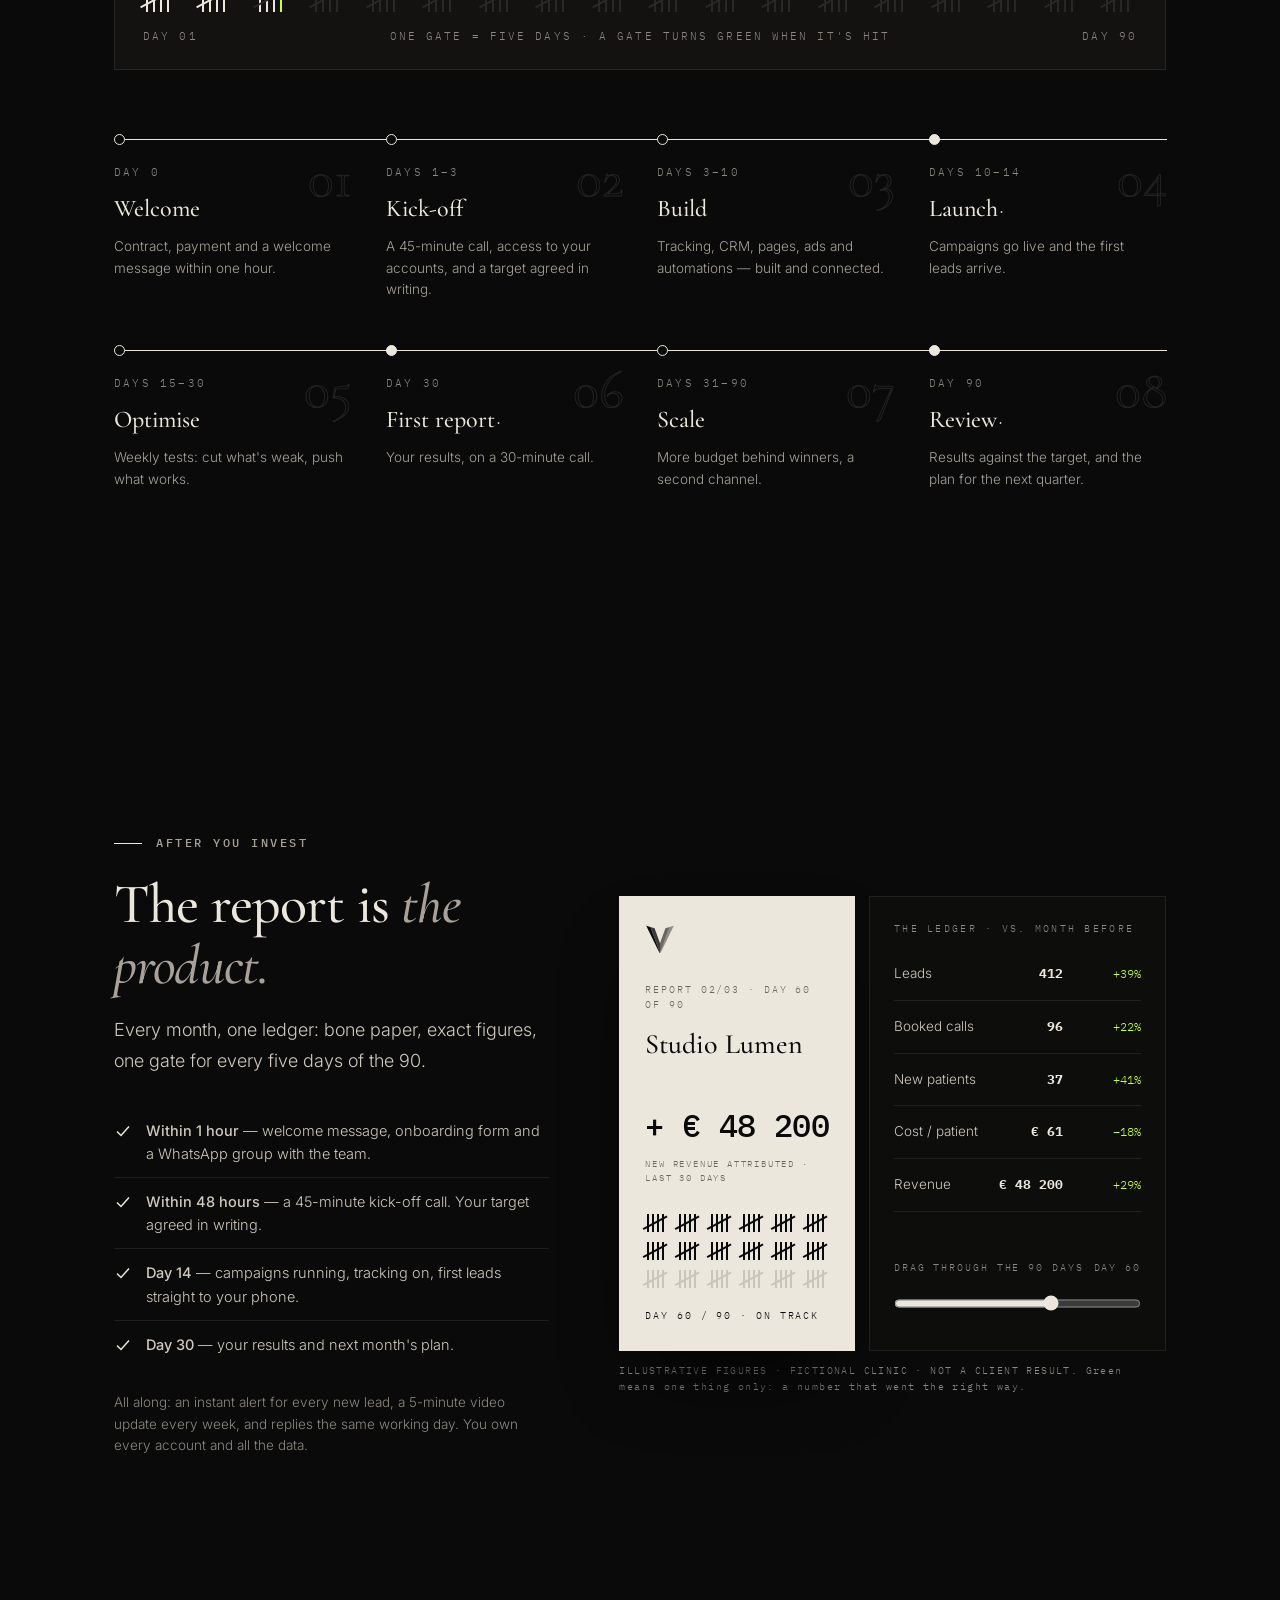
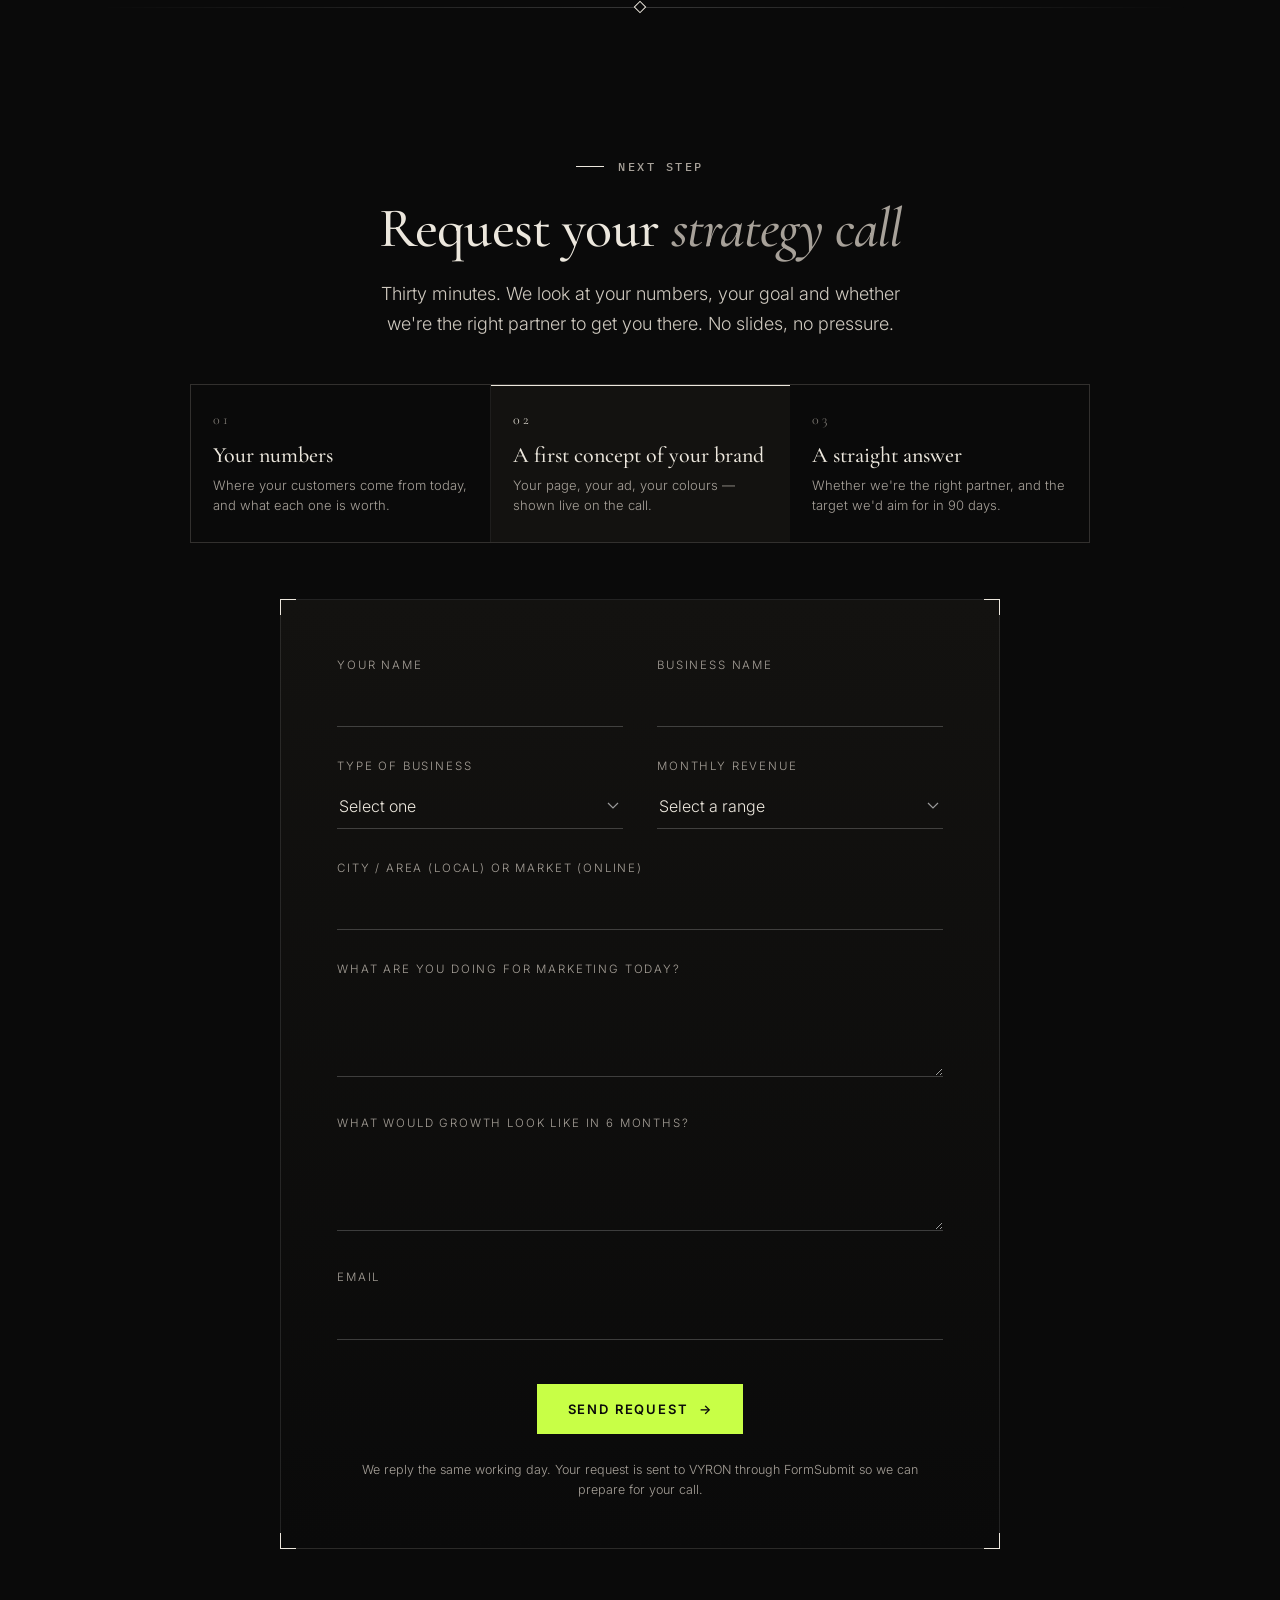
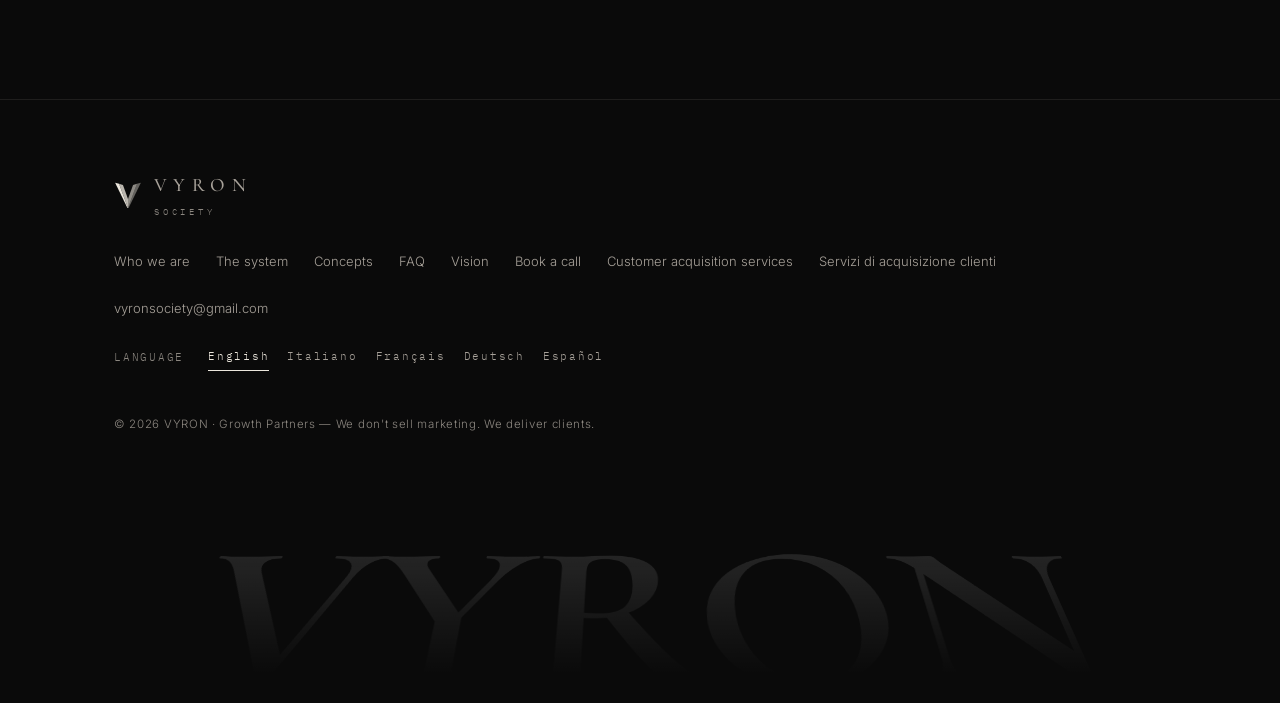
==== commit 30e94dae: "Give the film more room beside the four system cards" ====
--- a/index.html
+++ b/index.html
@@ -67,6 +67,23 @@
     display:flex;align-items:center;
   }
   #system .wrap,#who .wrap,#process .wrap{width:100%}
+
+  #system{
+    display:grid;
+    --stack-scale:.7;
+    grid-template-columns:minmax(0,calc(min(36%,480px)*var(--stack-scale))) minmax(0,1fr);
+    column-gap:clamp(12px,1.5vw,24px);
+    align-items:start;
+  }
+  #system > :not(#stack):not(#cinema){grid-column:1/-1;min-width:0}
+  #system > #stack,#system > #cinema{min-width:0}
+  #system > #stack > .wrap{padding-left:calc(clamp(8px,1vw,16px)*var(--stack-scale));padding-right:0}
+  #system > #cinema > .wrap{padding-left:0;padding-right:clamp(12px,1.5vw,24px)}
+  @media(max-width:900px){
+    #system{grid-template-columns:minmax(0,1fr)}
+    #system > #stack > .wrap,#system > #cinema > .wrap{padding-inline:24px}
+  }
+
 
   .eyebrow{
     font-size:12px;letter-spacing:.28em;text-transform:uppercase;
@@ -977,6 +994,16 @@
   .layer li{padding:10px 0 10px 24px;border-bottom:1px solid var(--line);font-size:14.5px;color:var(--grey-300);position:relative}
   .layer li:last-child{border-bottom:none}
   .layer li::before{content:"";position:absolute;left:0;top:19px;width:10px;height:1px;background:var(--lime)}
+  @media(width > 900px){
+    #system #stack .layer{grid-template-columns:auto minmax(0,1fr);gap:10px 12px;padding:16px}
+    #system #stack .layer ul{grid-column:1/-1}
+    #system #stack .layer-n{font-size:34px}
+    #system #stack .layer h3{font-size:26px;line-height:1.15;margin-bottom:4px;overflow-wrap:anywhere}
+    #system #stack .layer p{font-size:14px}
+    #system #stack .layer li{padding:6px 0 6px 18px;font-size:13px}
+    #system #stack .layer li::before{top:15px}
+  }
+
 
   /* faq */
   .faq{border-top:1px solid var(--line);max-width:920px}
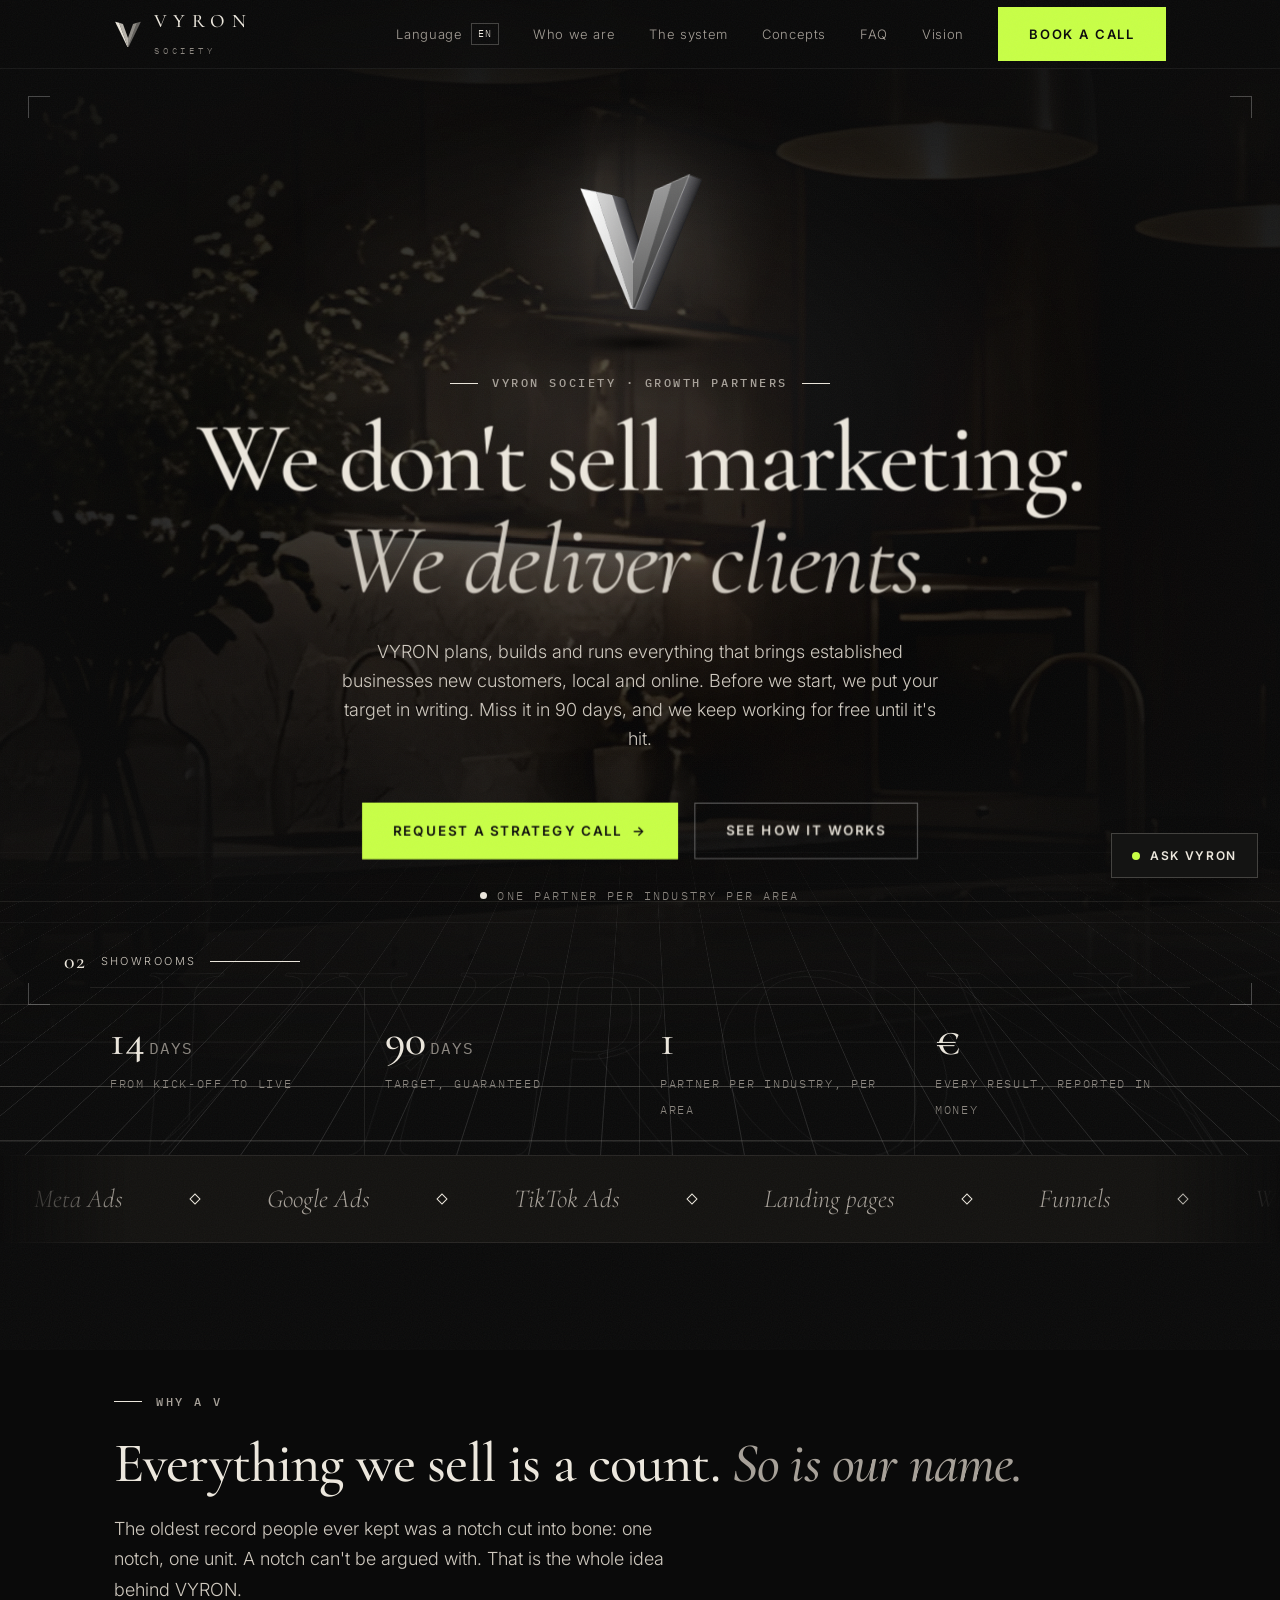
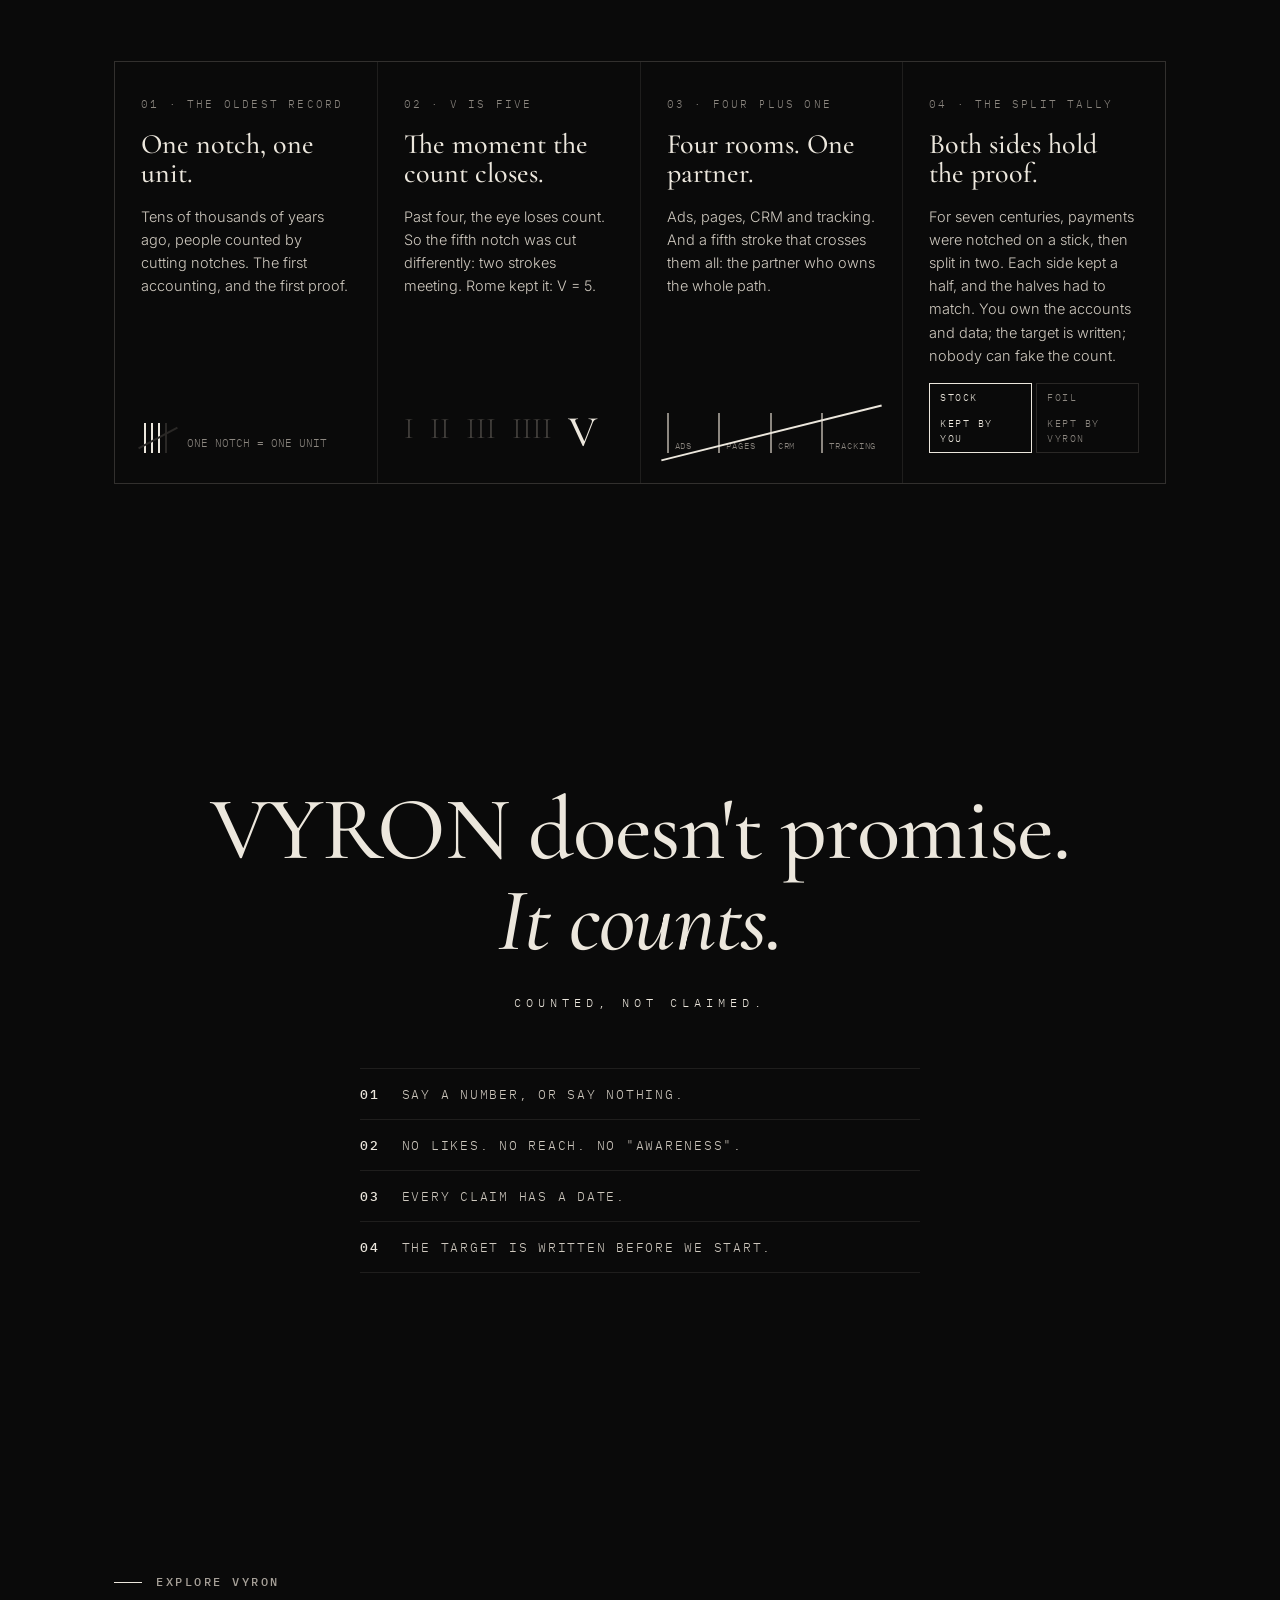
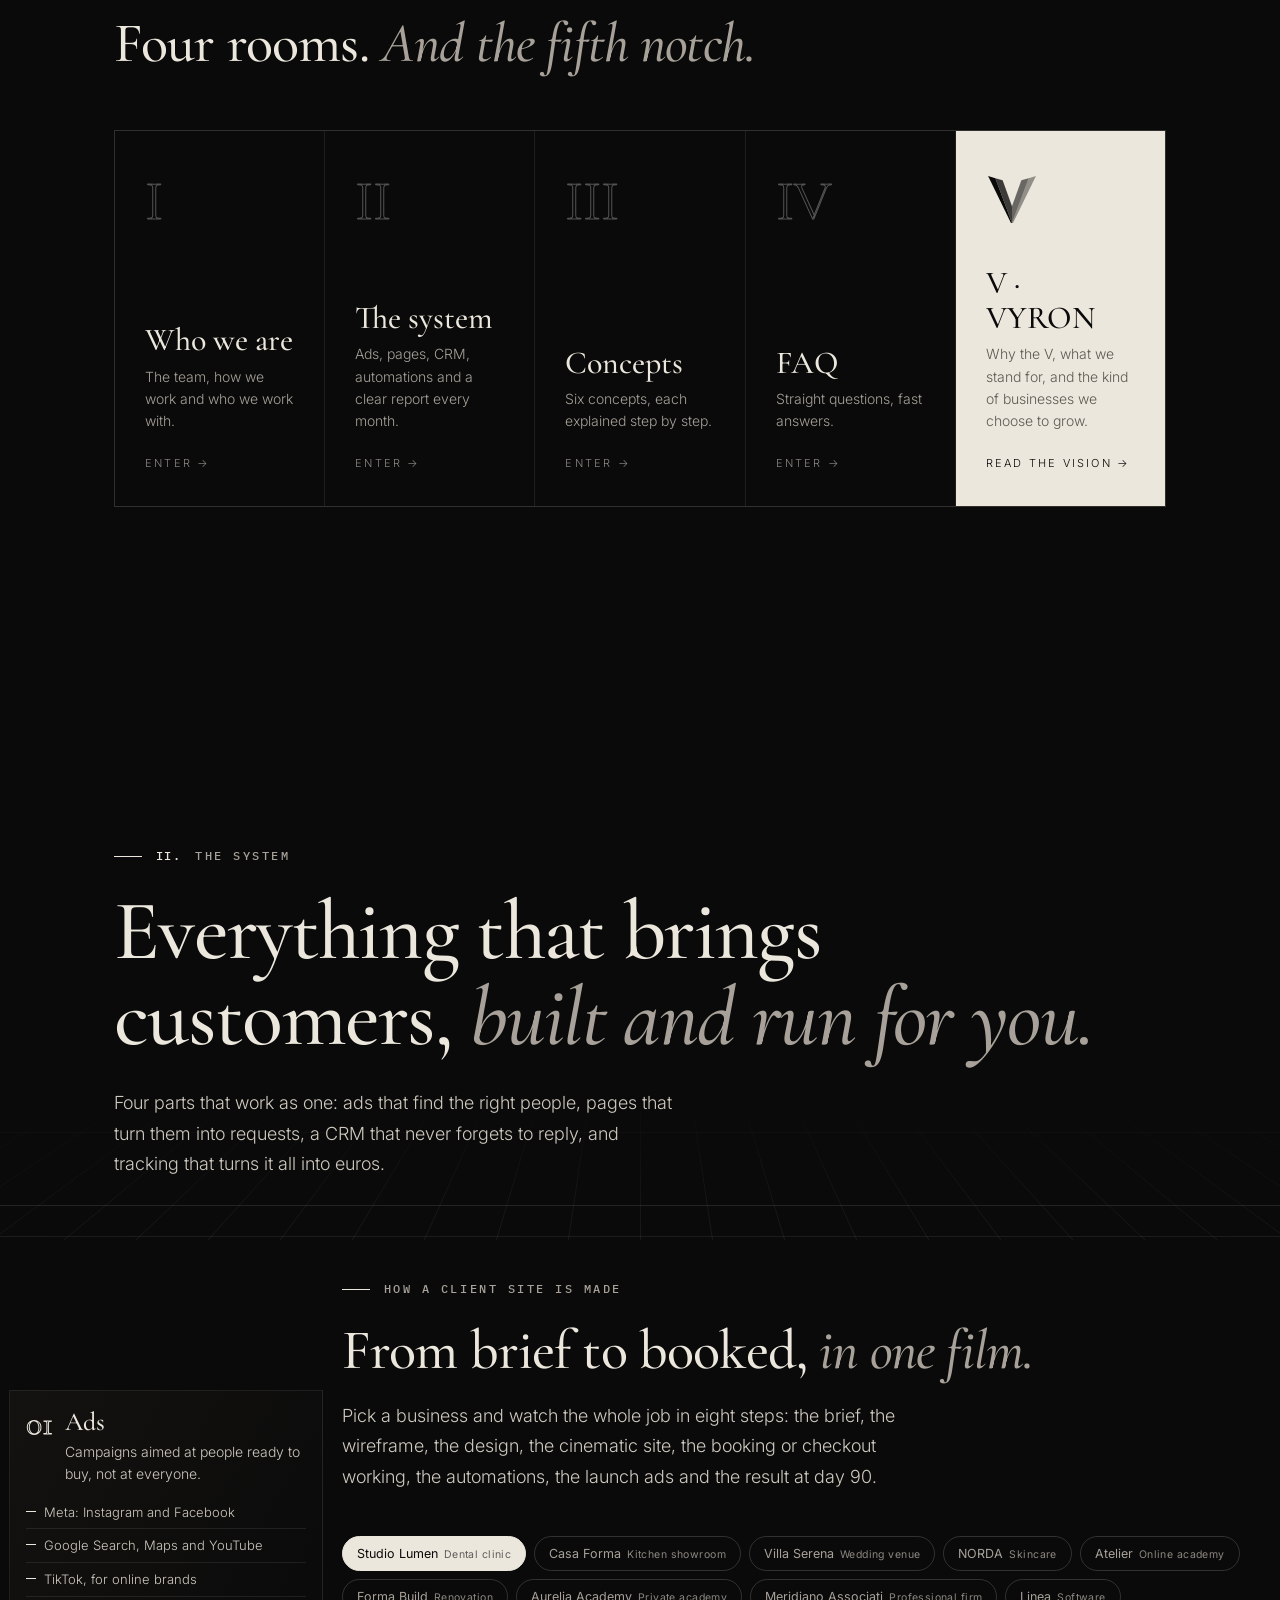
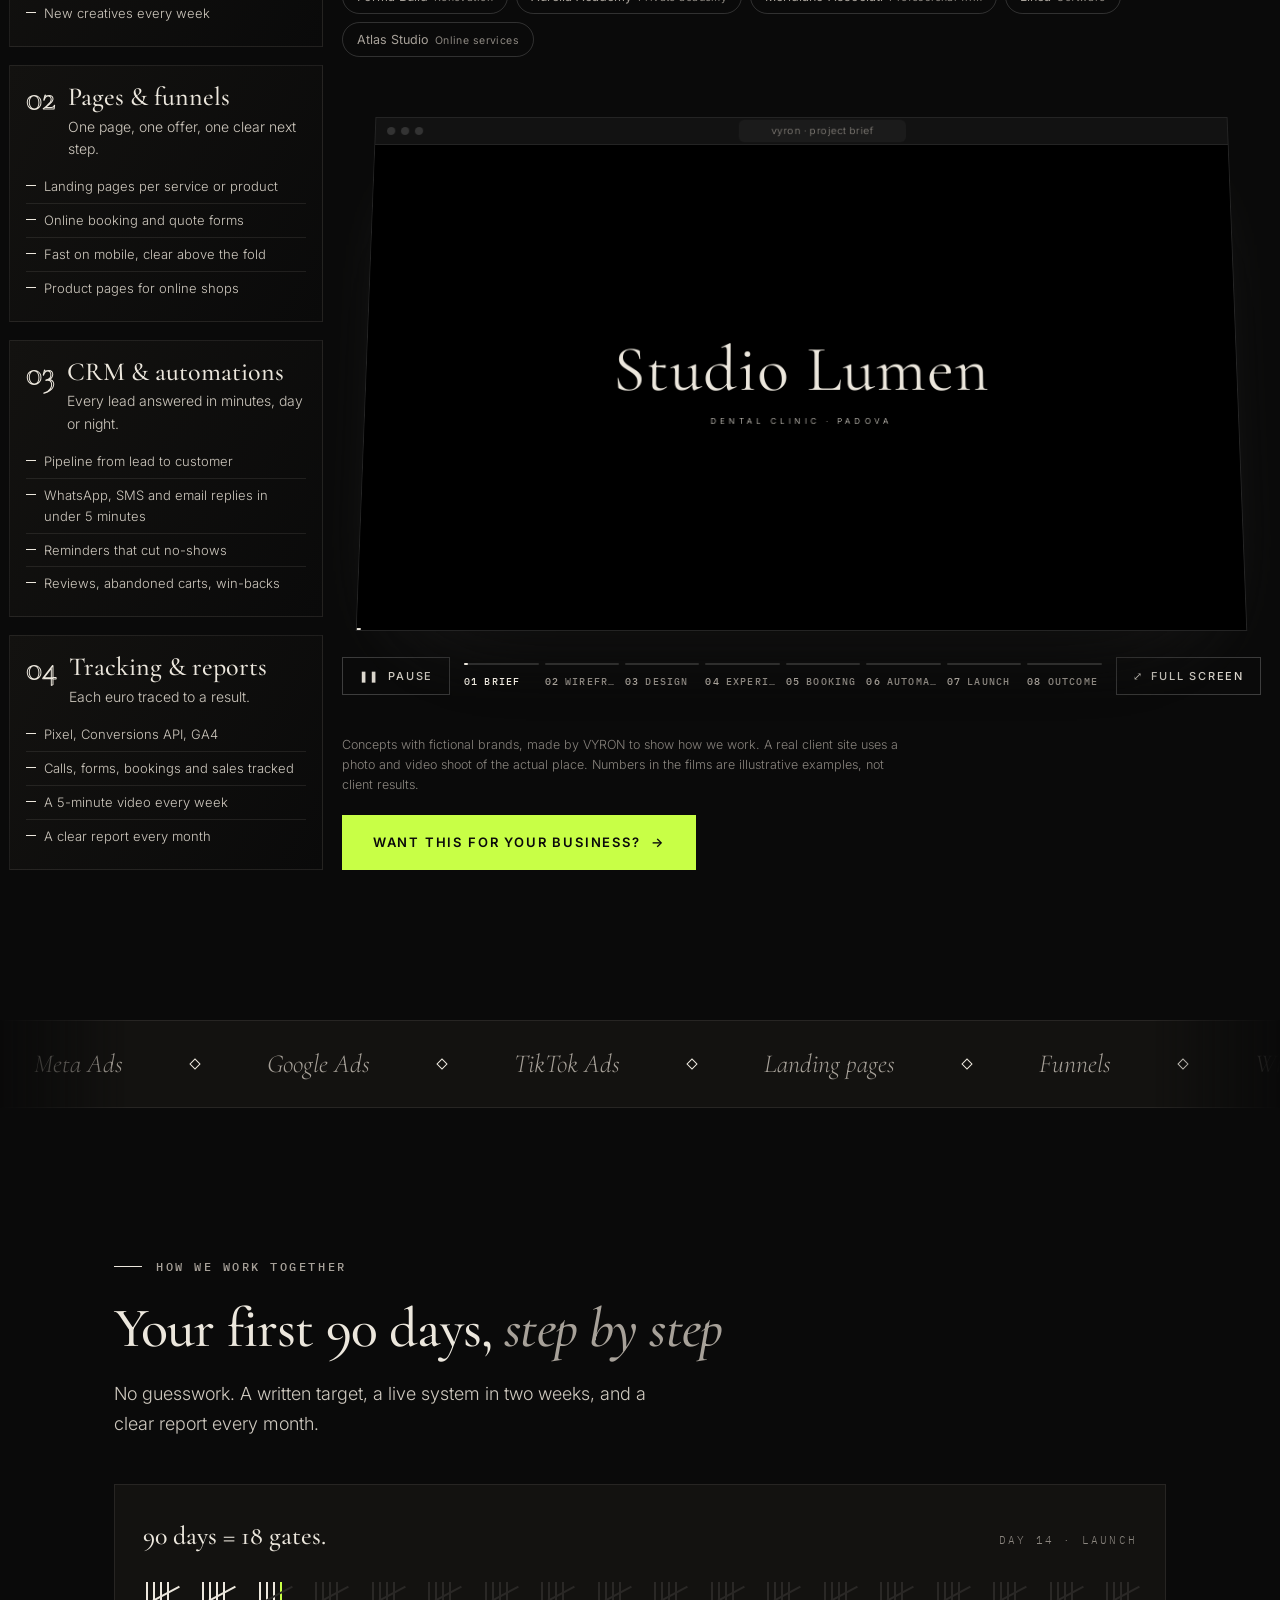
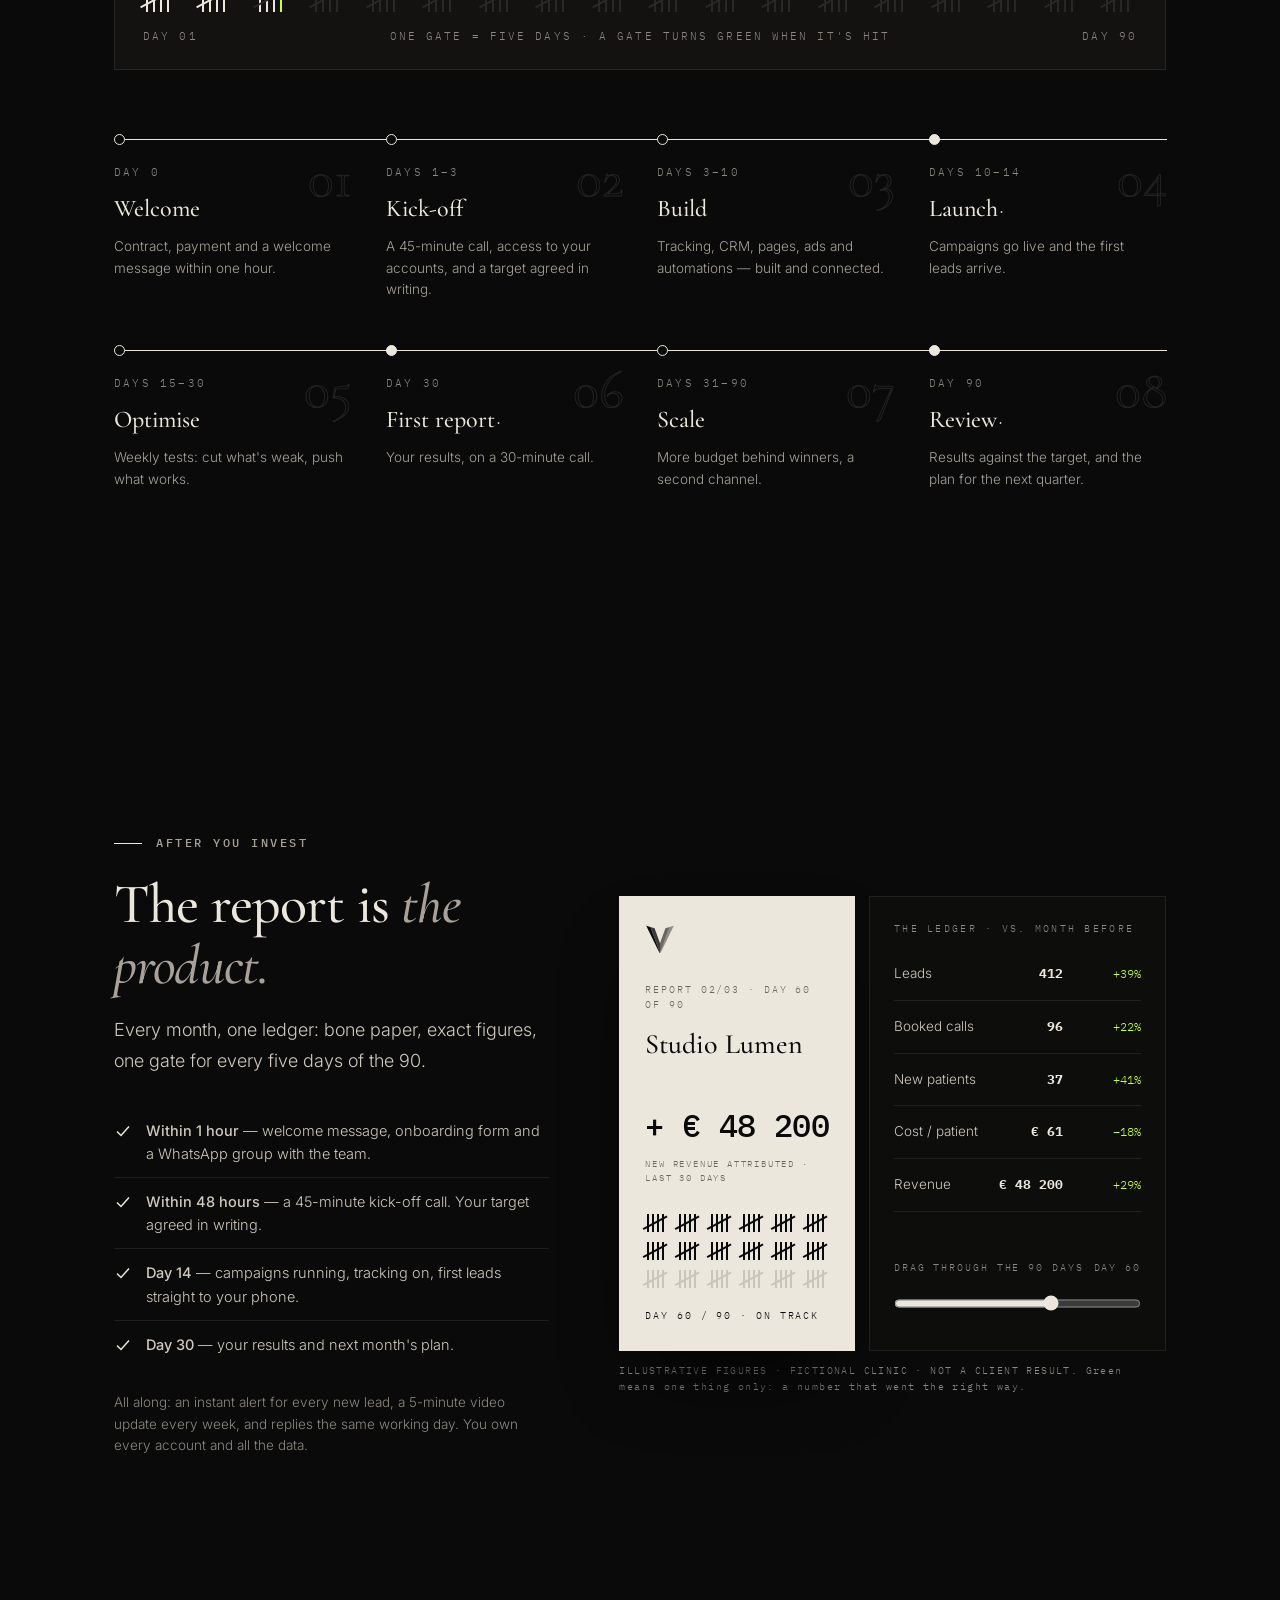
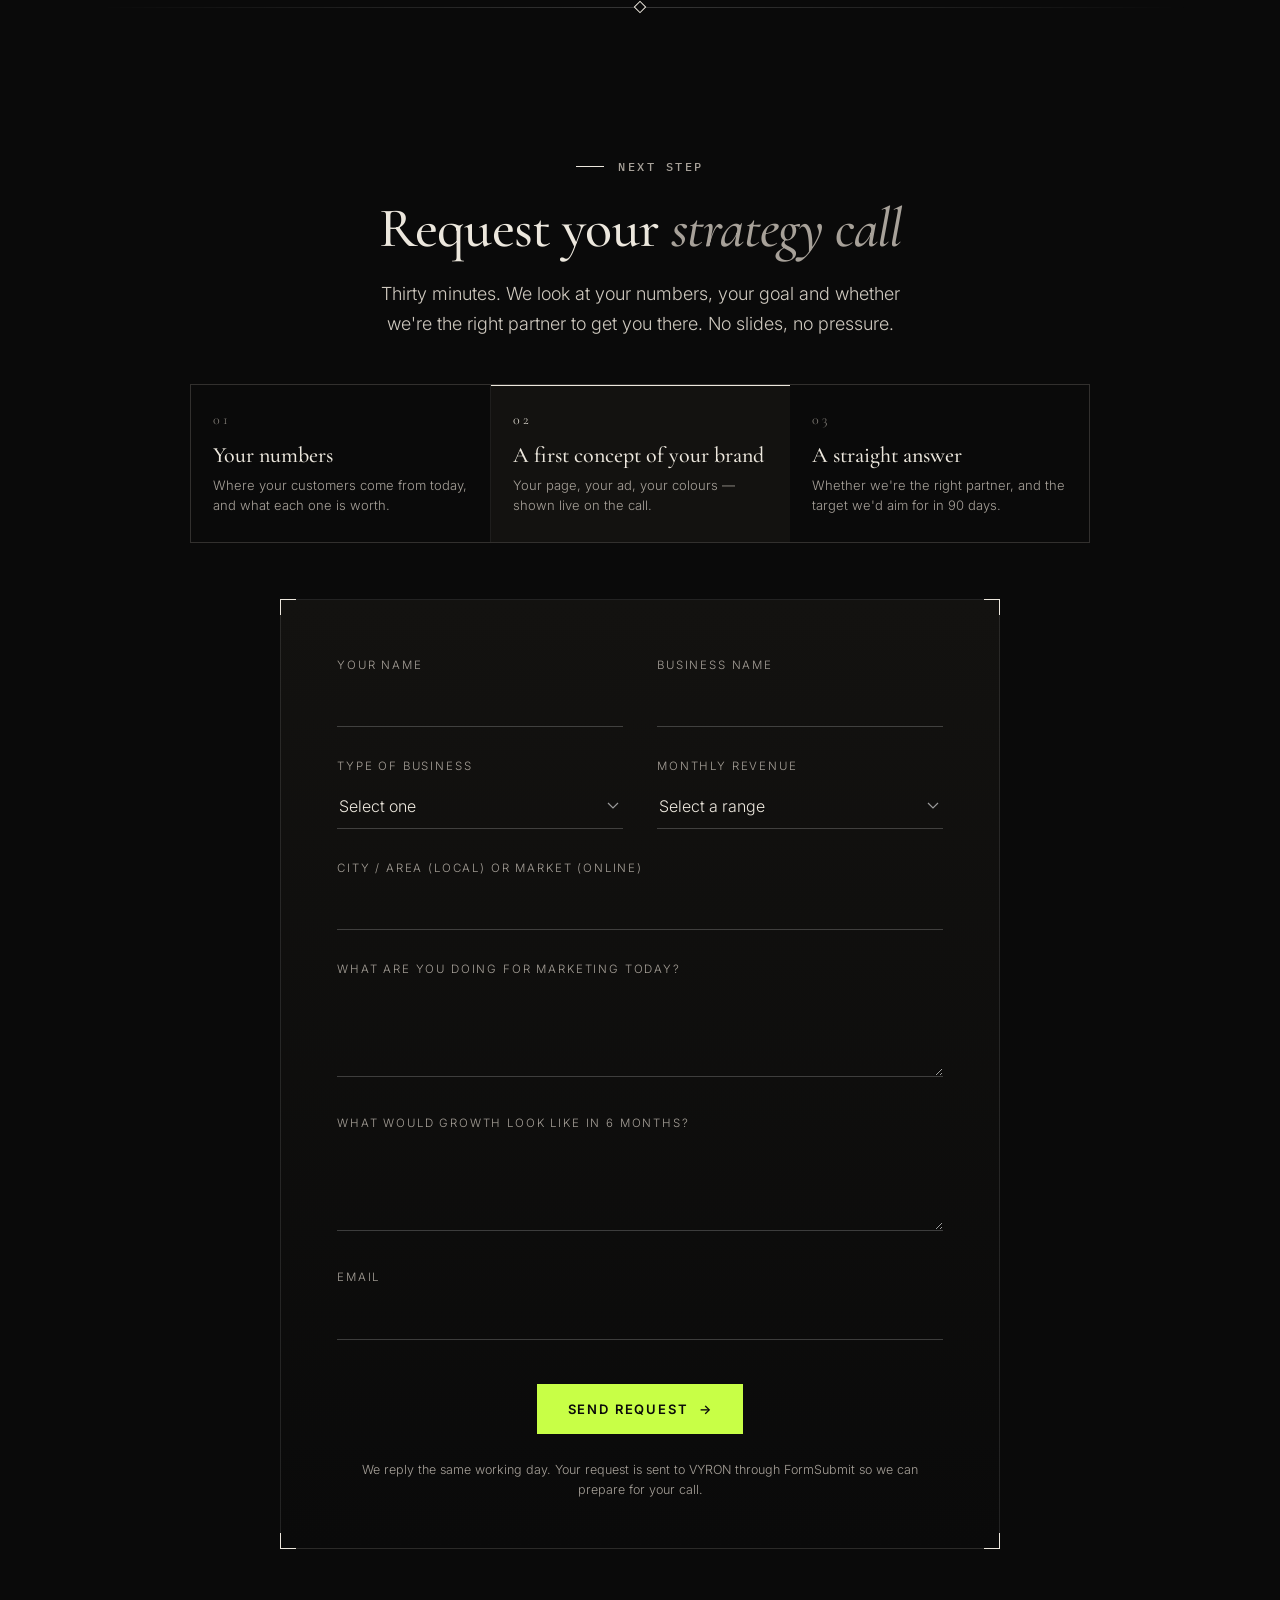
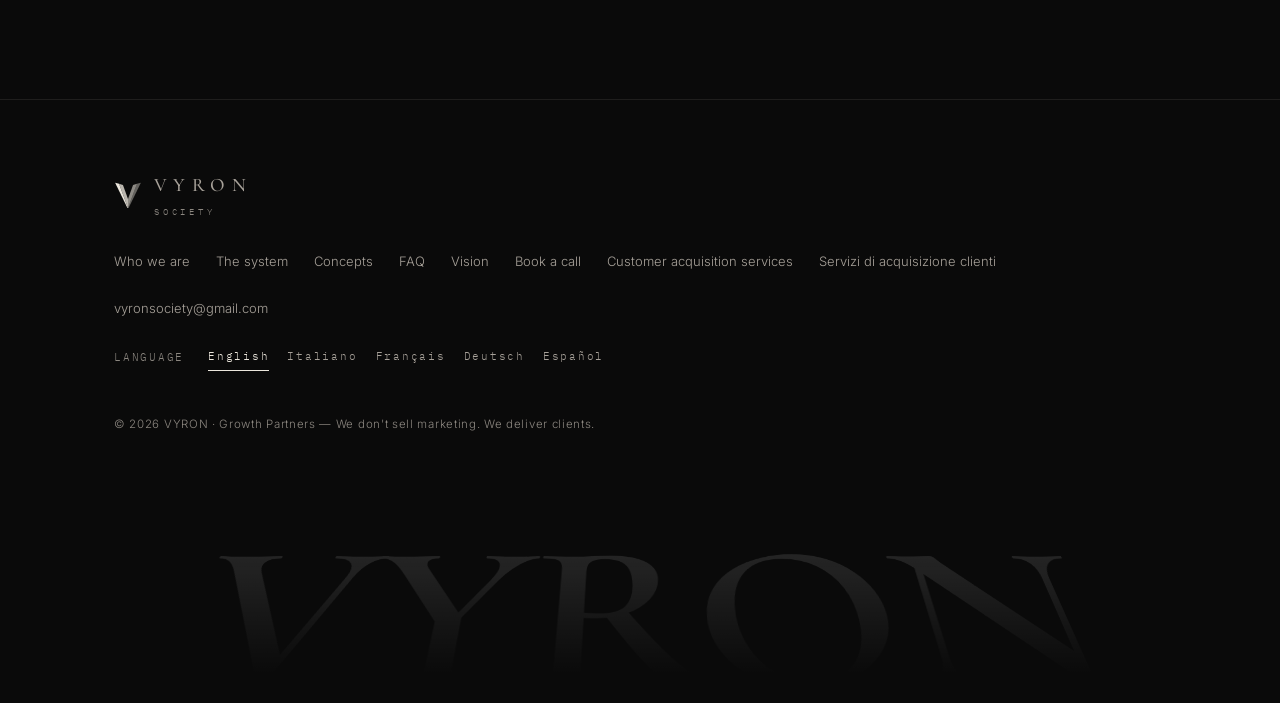
==== commit 48c545ff: "Improve search discovery and publish the VYRON favicon" ====
--- a/index.html
+++ b/index.html
@@ -5,22 +5,46 @@
 <meta name="viewport" content="width=device-width, initial-scale=1.0">
 <meta http-equiv="Content-Security-Policy" content="object-src 'none'; base-uri 'none'; frame-src 'none'; form-action 'none'; connect-src 'self' https://formsubmit.co">
 <link rel="preload" as="image" type="image/webp" href="img/dental-hero.webp">
-<link rel="icon" href="data:image/svg+xml,%3Csvg%20xmlns%3D%22http%3A//www.w3.org/2000/svg%22%20viewBox%3D%220%200%20100%20100%22%3E%3Crect%20width%3D%22100%22%20height%3D%22100%22%20fill%3D%22%230A0A0A%22/%3E%3Cpath%20d%3D%22M4%206L18%2010L50%2096L48%2096Z%22%20fill%3D%22%23ECE7DD%22%20fill-opacity%3D%221%22/%3E%3Cpath%20d%3D%22M18%2010L32%2014L50%2064L50%2096Z%22%20fill%3D%22%23ECE7DD%22%20fill-opacity%3D%220.78%22/%3E%3Cpath%20d%3D%22M68%2014L82%2010L50%2096L50%2064Z%22%20fill%3D%22%23ECE7DD%22%20fill-opacity%3D%220.58%22/%3E%3Cpath%20d%3D%22M82%2010L96%206L52%2096L50%2096Z%22%20fill%3D%22%23ECE7DD%22%20fill-opacity%3D%220.4%22/%3E%3C/svg%3E">
-<title>VYRON Society · Growth Partners — We don&#39;t sell marketing. We deliver clients.</title>
+<link rel="icon" href="/favicon-96.png" type="image/png" sizes="96x96">
+<title>VYRON Society | Customer Acquisition &amp; Growth Partners</title>
 <link rel="canonical" href="https://vyronsociety.com/">
-<meta property="og:title" content="VYRON · Growth Partners">
+<meta property="og:type" content="website">
+<meta property="og:site_name" content="VYRON Society">
+<meta property="og:title" content="VYRON Society · Growth Partners">
 <meta property="og:description" content="Done-for-you growth for established businesses. Ads, pages, follow-up and tracking, reported in euros.">
-<meta property="og:image" content="https://vyronsociety.com/img/dental-wide.jpg">
+<meta property="og:image" content="https://vyronsociety.com/img/vyron-logo.png">
+<meta property="og:image:alt" content="VYRON Society V logo">
 <meta property="og:url" content="https://vyronsociety.com/">
 <meta name="theme-color" content="#0a0a0a">
 <script type="application/ld+json">
 {
   "@context": "https://schema.org",
-  "@type": "Organization",
-  "@id": "https://vyronsociety.com/#organization",
-  "name": "VYRON Society",
-  "url": "https://vyronsociety.com/",
-  "email": "vyronsociety@gmail.com"
+  "@graph": [
+    {
+      "@type": "Organization",
+      "@id": "https://vyronsociety.com/#organization",
+      "name": "VYRON Society",
+      "url": "https://vyronsociety.com/",
+      "email": "vyronsociety@gmail.com",
+      "logo": {
+        "@type": "ImageObject",
+        "@id": "https://vyronsociety.com/#logo",
+        "url": "https://vyronsociety.com/img/vyron-logo.png",
+        "width": 512,
+        "height": 512
+      }
+    },
+    {
+      "@type": "WebSite",
+      "@id": "https://vyronsociety.com/#website",
+      "url": "https://vyronsociety.com/",
+      "name": "VYRON Society",
+      "alternateName": "VYRON",
+      "publisher": {
+        "@id": "https://vyronsociety.com/#organization"
+      }
+    }
+  ]
 }
 </script>
 <meta name="description" content="VYRON is a done-for-you growth partner for established local and online businesses. We plan, build and run everything that brings new customers — ads, landing pages, follow-up and tracking — and report results in euros.">
